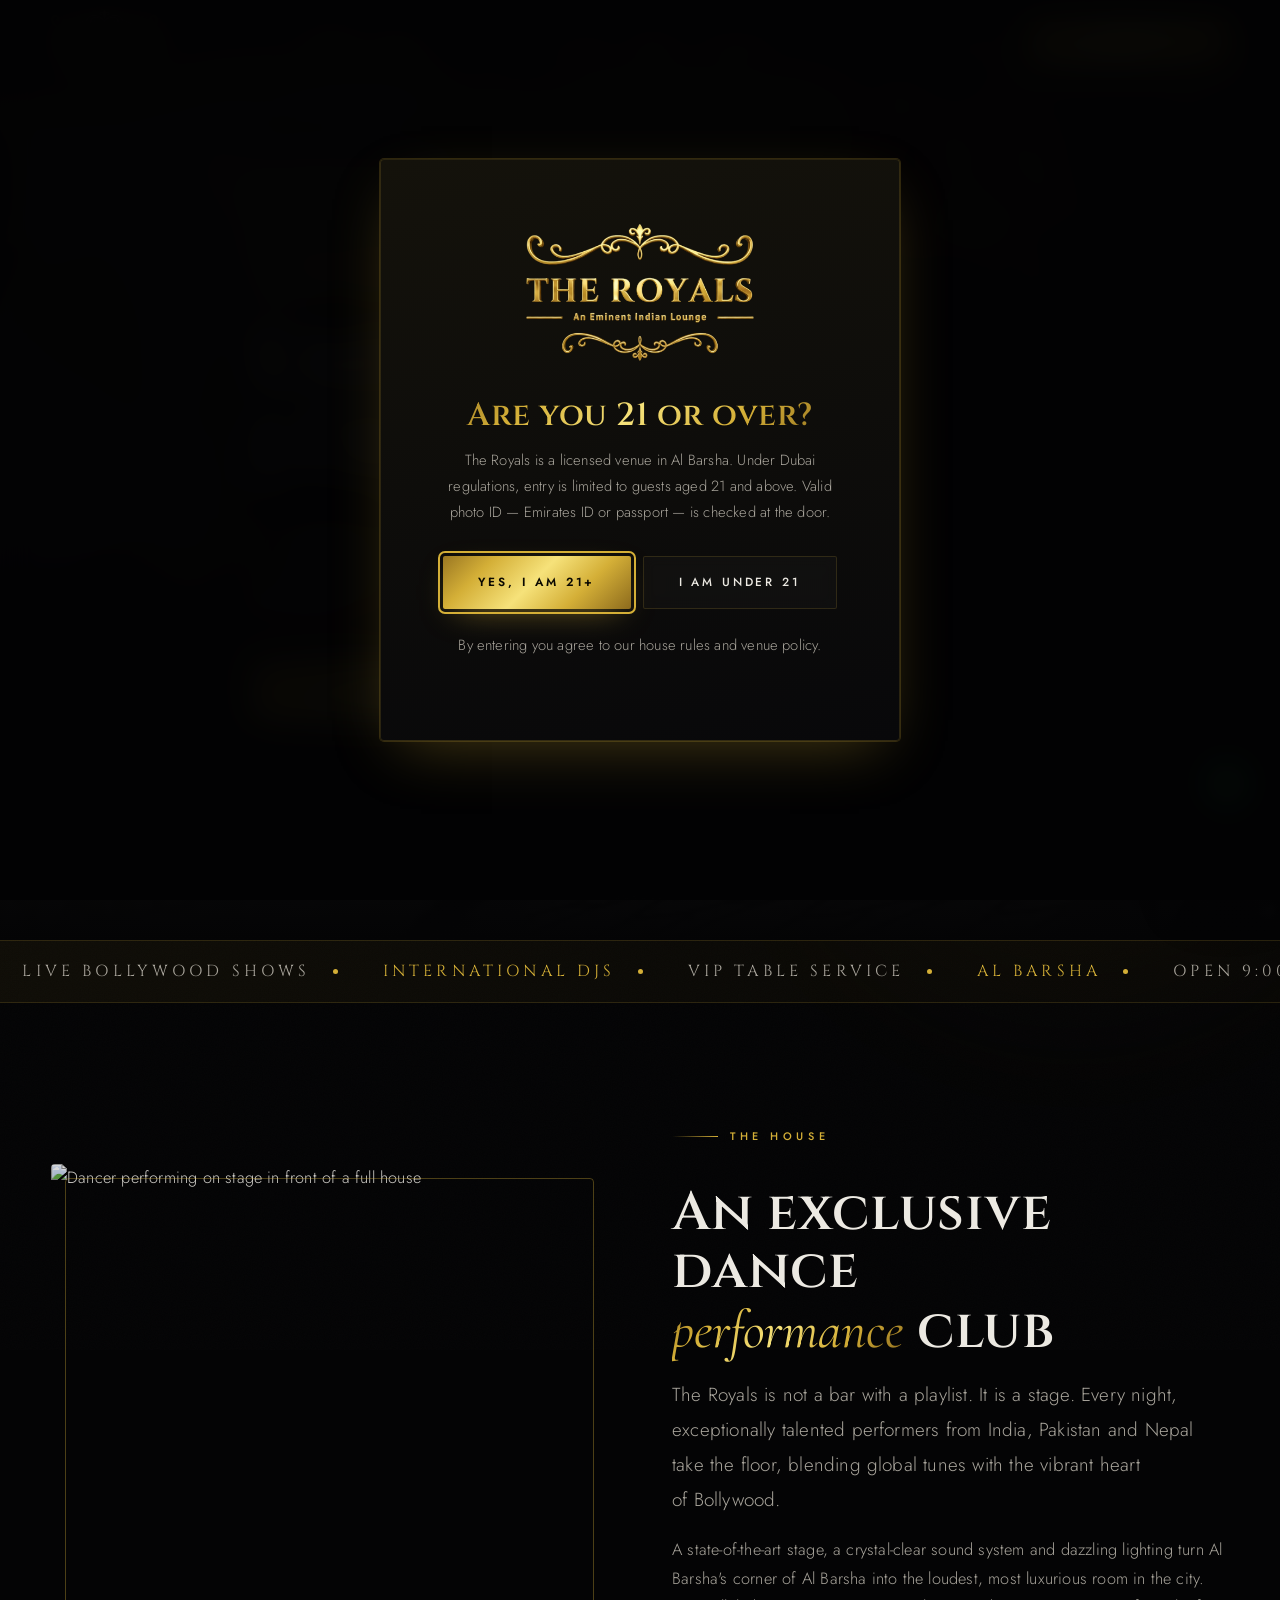
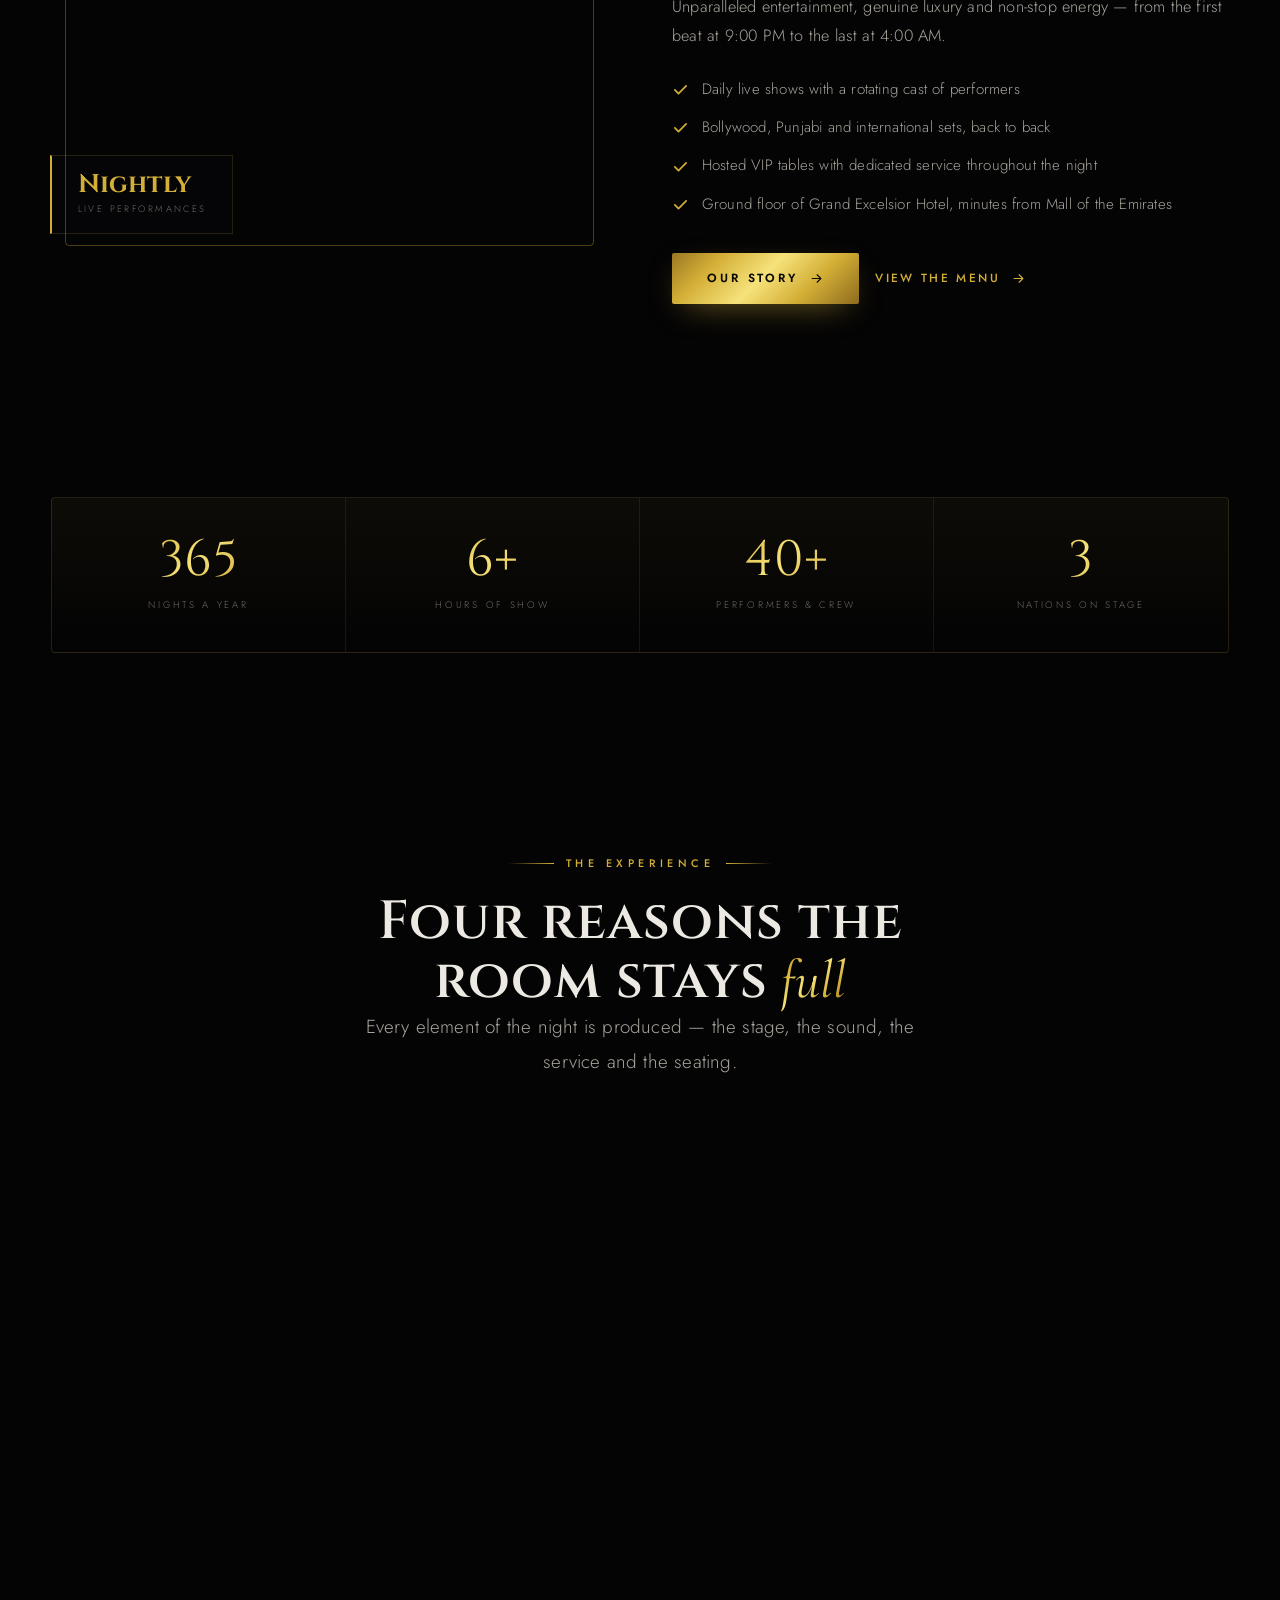
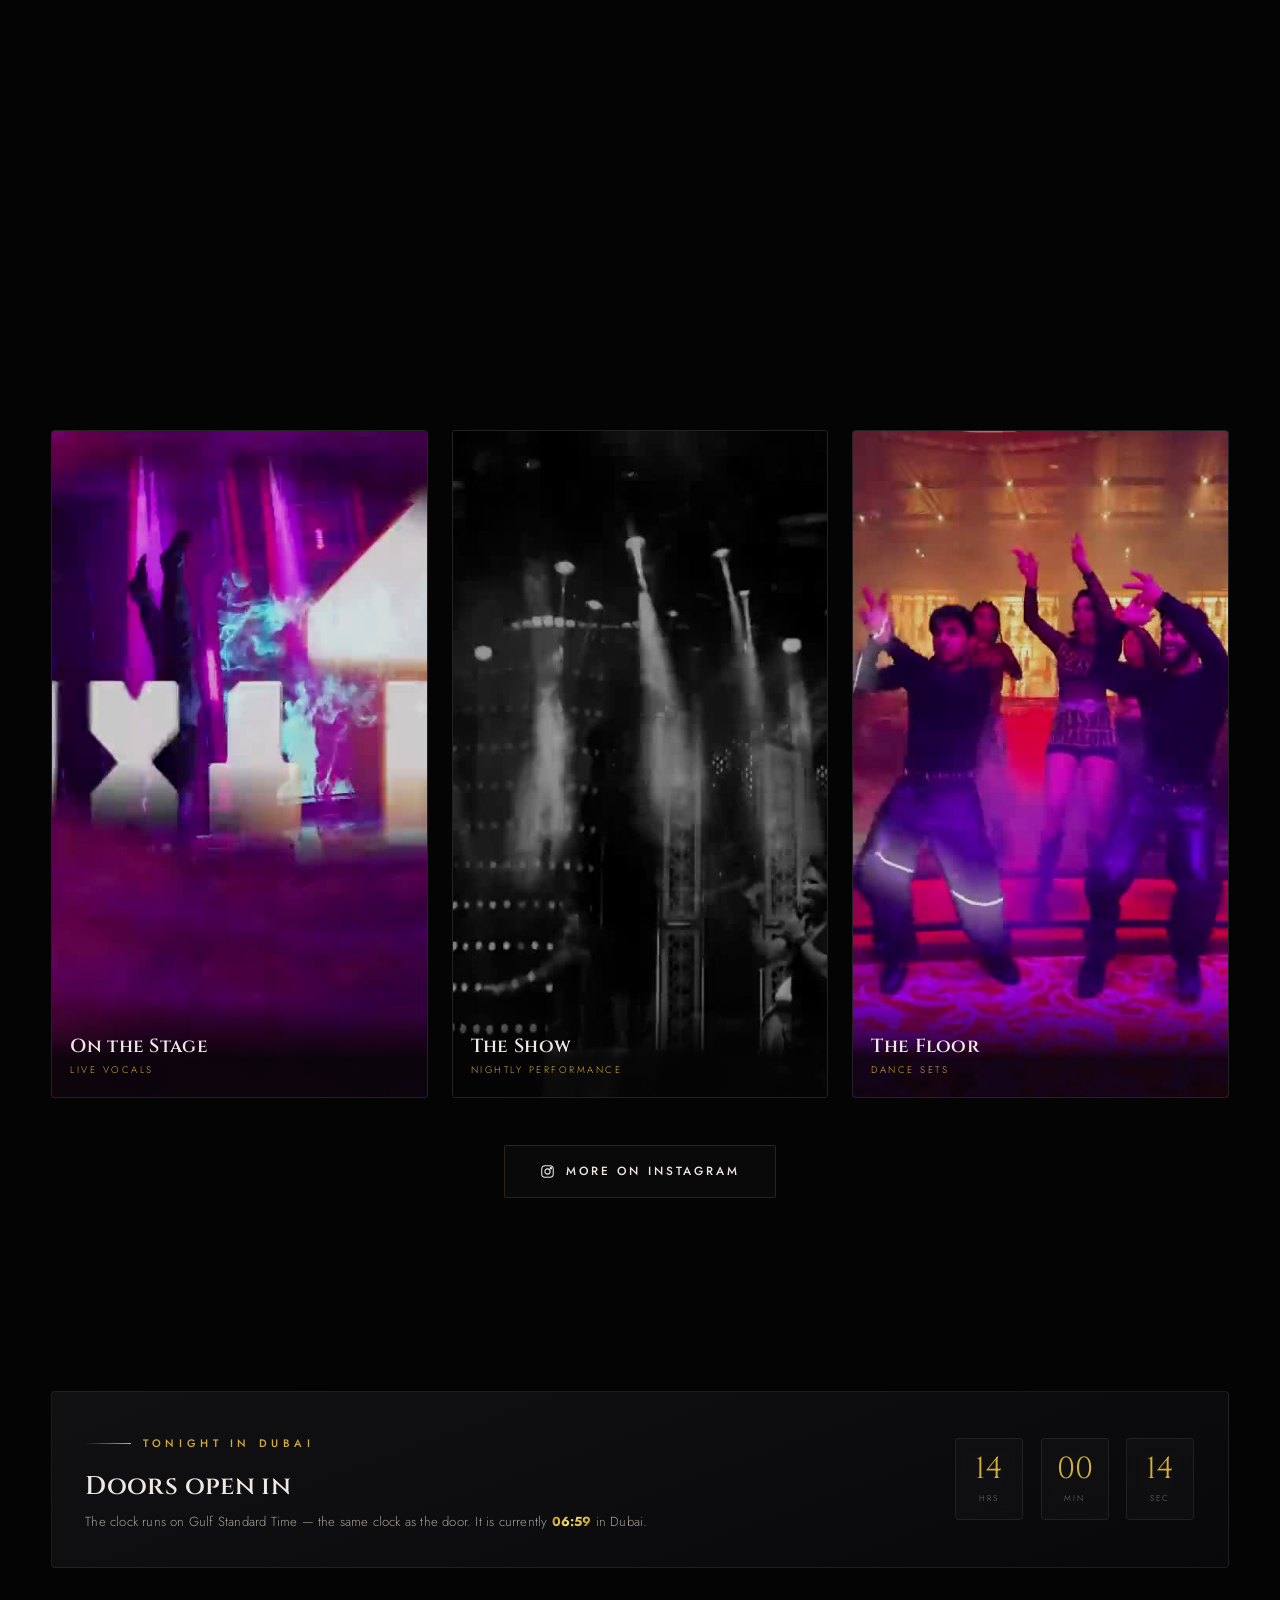
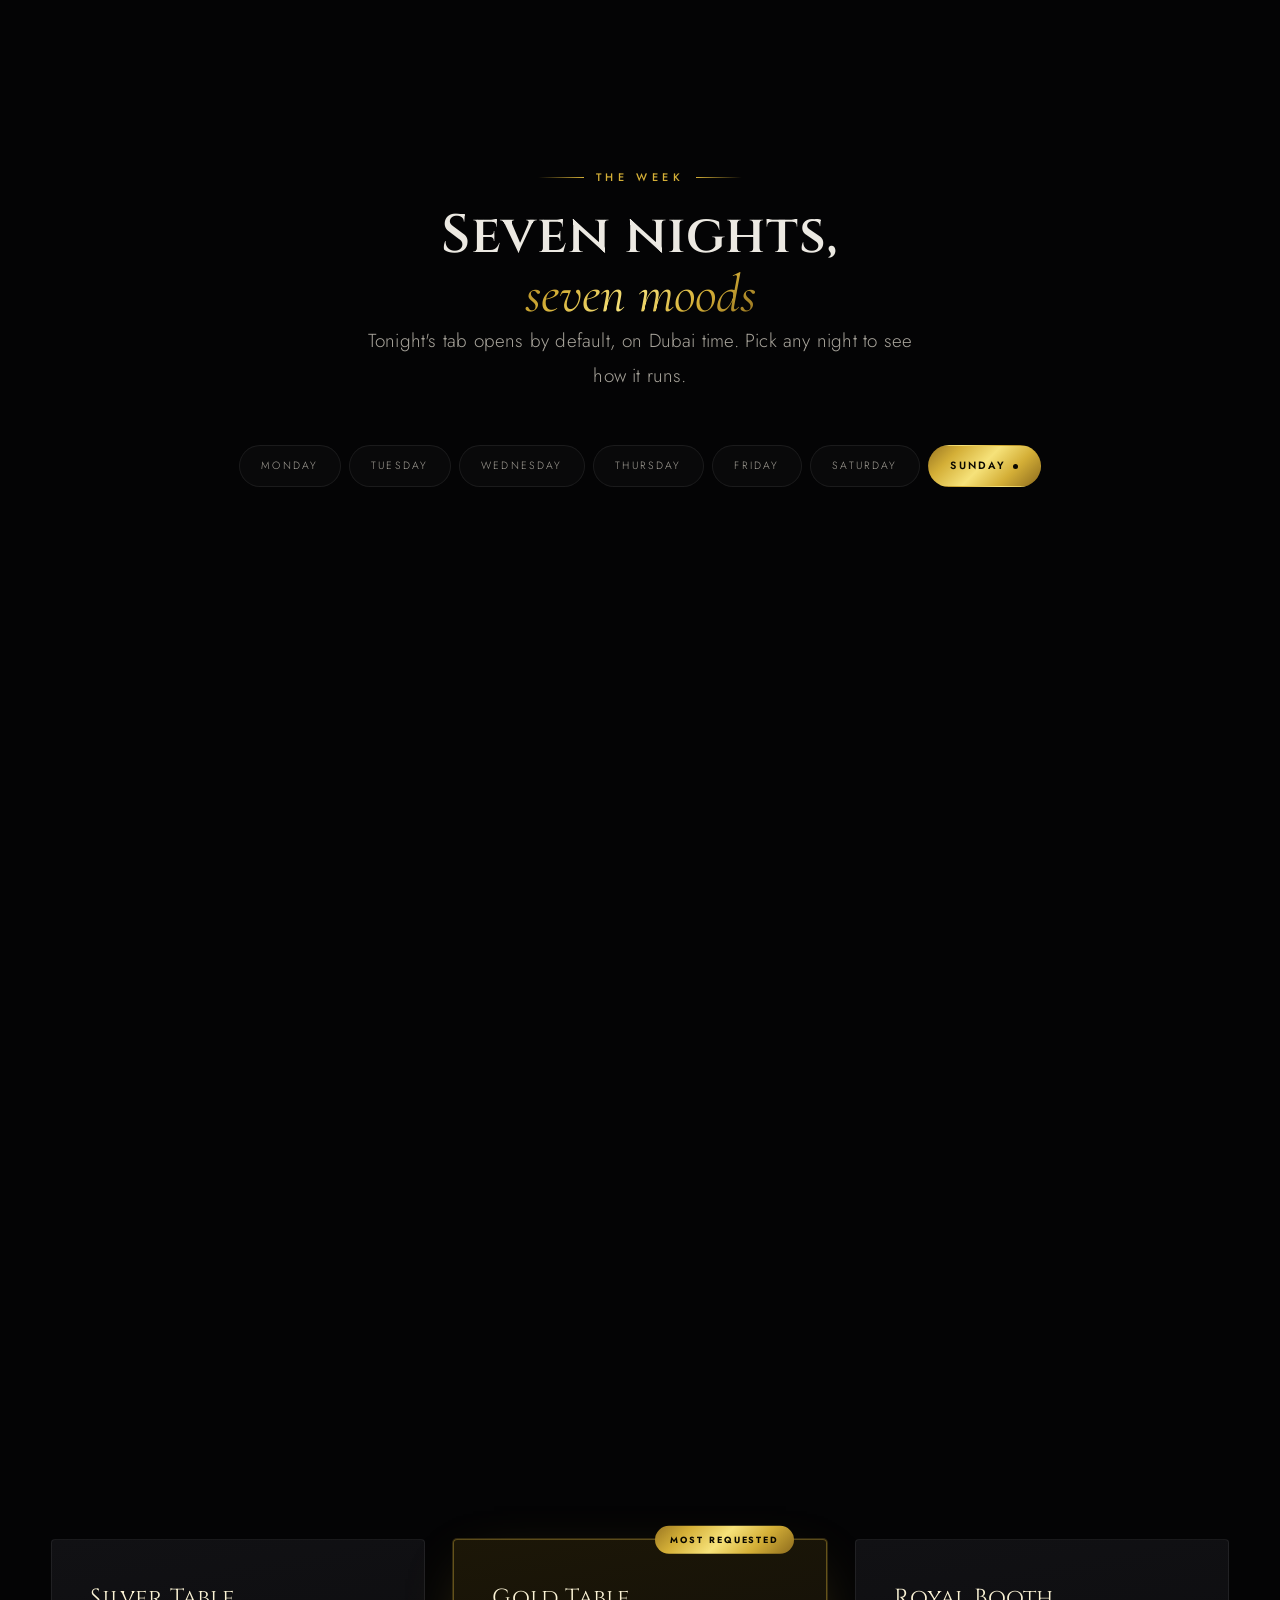
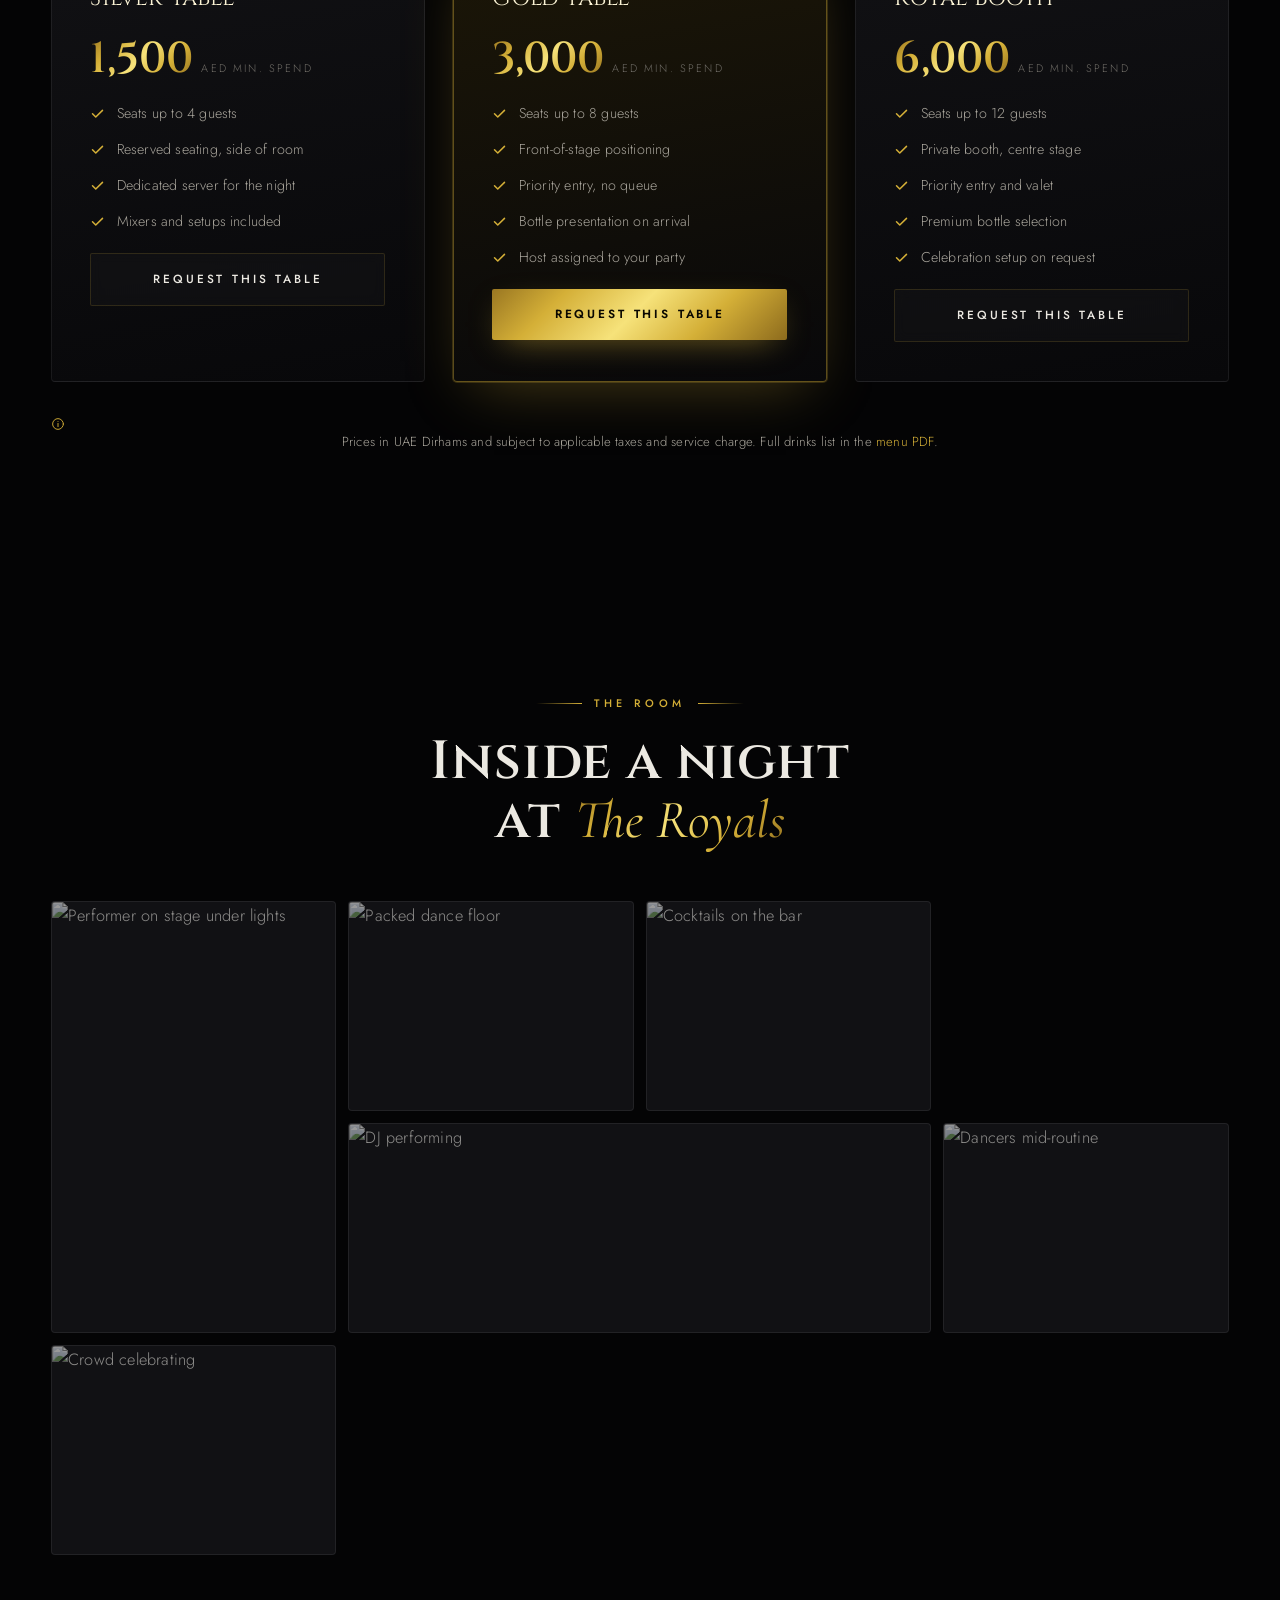
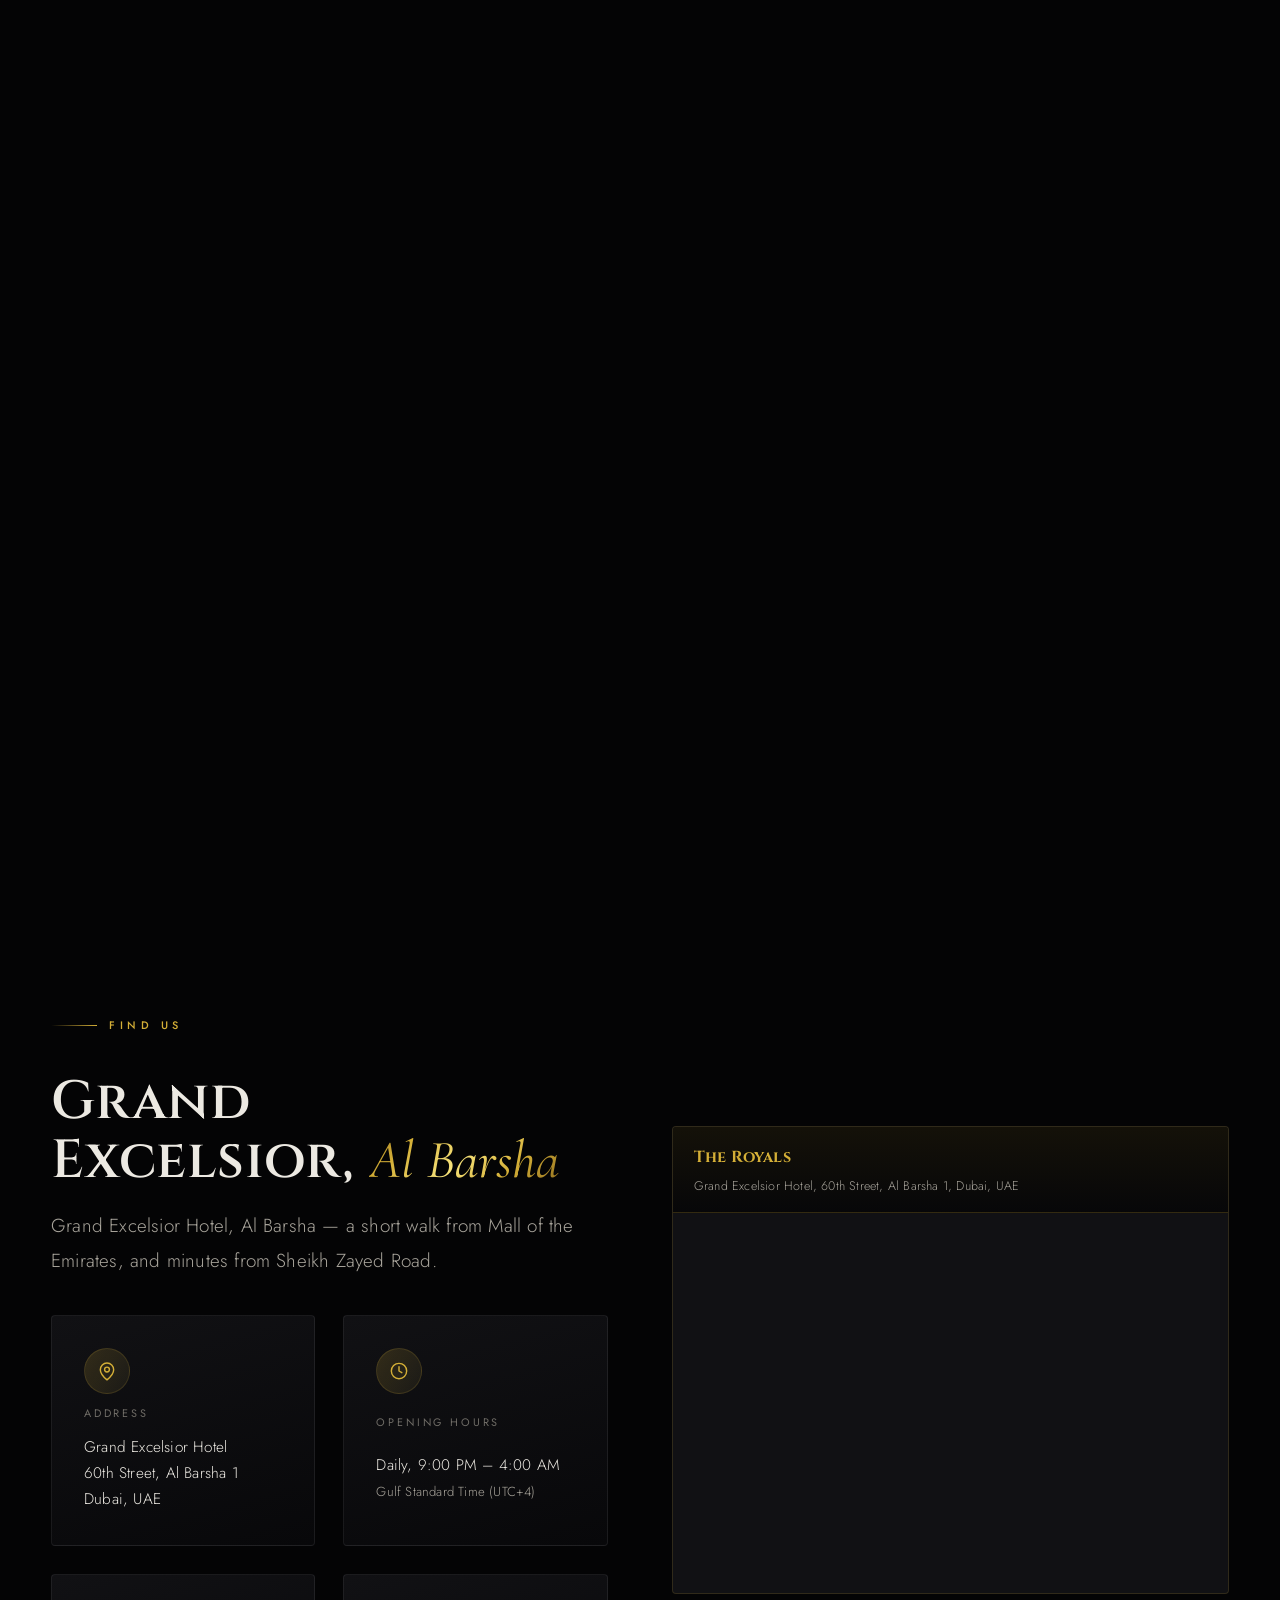
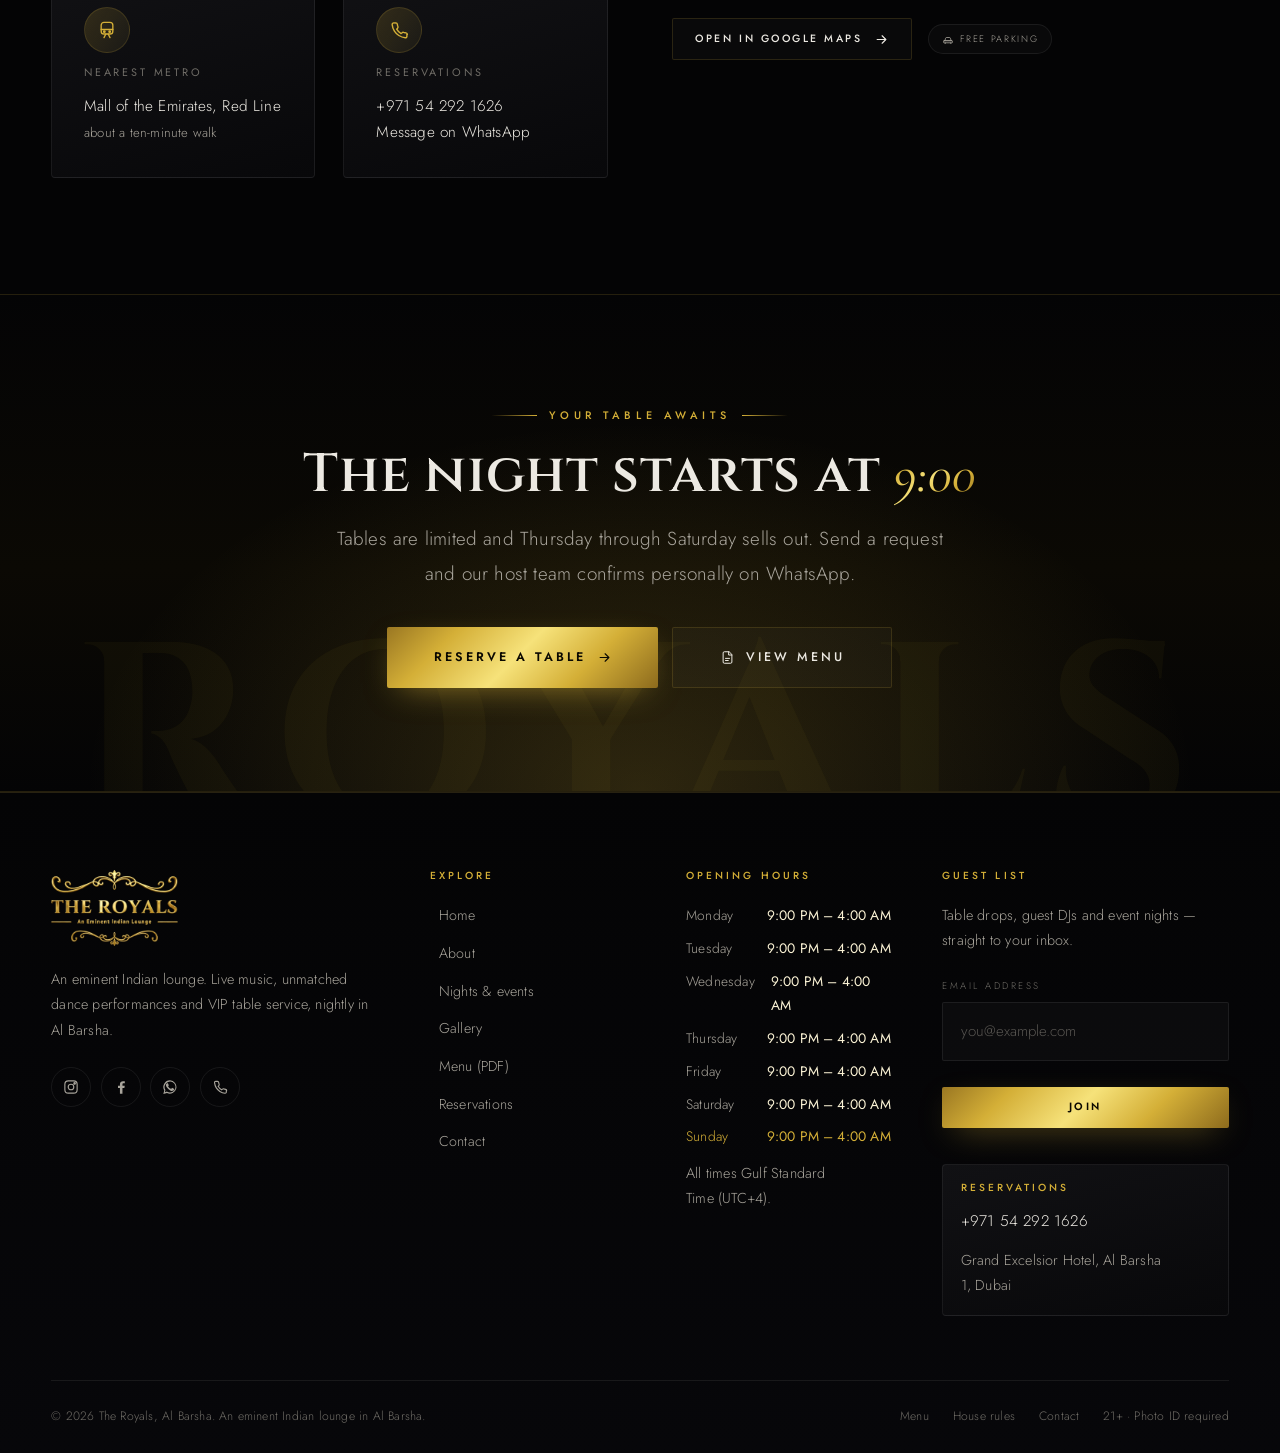
==== index.html @ 4678af65 "Point canonical URLs at the live domain The two projects the CLI created were deleted when the GitHu" ====
<!DOCTYPE html>
<html lang="en" dir="ltr">
<head>
<meta charset="utf-8">
<meta name="viewport" content="width=device-width, initial-scale=1, viewport-fit=cover">
<title>The Royals | An Eminent Indian Lounge — Al Barsha</title>
<meta name="description" content="The Royals, Al Barsha. Live Bollywood shows, international DJs and VIP table service nightly from 9:00 PM to 4:00 AM at Grand Excelsior Hotel, Al Barsha.">
<meta name="keywords" content="The Royals, Indian lounge Dubai, Bollywood nightclub Al Barsha, Dubai nightlife, VIP tables Dubai, live music Dubai">
<meta name="theme-color" content="#050505">
<script>document.documentElement.classList.add('js');</script>
<link rel="canonical" href="https://the-kings-seven.vercel.app/">

<meta property="og:type" content="website">
<meta property="og:title" content="The Royals — An Eminent Indian Lounge">
<meta property="og:description" content="Live Bollywood performances, international DJs and VIP tables in Al Barsha. Doors 9:00 PM – 4:00 AM, nightly.">
<meta property="og:locale" content="en_AE">
<meta property="og:image" content="https://the-kings-seven.vercel.app/assets/img/hero-poster.jpg">
<meta name="twitter:card" content="summary_large_image">

<link rel="icon" href="assets/img/favicon.png" type="image/png" sizes="64x64">
<link rel="apple-touch-icon" href="assets/img/apple-touch-icon.png">

<link rel="preconnect" href="https://fonts.googleapis.com">
<link rel="preconnect" href="https://fonts.gstatic.com" crossorigin>
<link rel="preconnect" href="https://images.unsplash.com">
<link href="https://fonts.googleapis.com/css2?family=Cinzel:wght@400;500;600;700&family=Cormorant+Garamond:ital,wght@0,400;0,600;1,400;1,600&family=Jost:wght@200;300;400;500;600&display=swap" rel="stylesheet">
<link rel="stylesheet" href="assets/css/style.css">

<script type="application/ld+json">
{
  "@context": "https://schema.org",
  "@type": "NightClub",
  "name": "The Royals",
  "description": "An eminent Indian lounge — live Bollywood dance performances, international DJs and VIP table service in Al Barsha.",
  "url": "https://the-kings-seven.vercel.app/",
  "telephone": "+971542921626",
  "priceRange": "$$$",
  "currenciesAccepted": "AED",
  "address": {
    "@type": "PostalAddress",
    "streetAddress": "Grand Excelsior Hotel, 60th Street, Al Barsha 1",
    "addressLocality": "Al Barsha",
    "addressRegion": "Dubai",
    "addressCountry": "AE"
  },
  "openingHoursSpecification": [{
    "@type": "OpeningHoursSpecification",
    "dayOfWeek": ["Monday","Tuesday","Wednesday","Thursday","Friday","Saturday","Sunday"],
    "opens": "21:00",
    "closes": "04:00"
  }],
  "hasMenu": "https://kingselitelounge.com/wp-content/uploads/2025/03/KINGS-MENU.pdf",
  "sameAs": [
    "https://www.instagram.com/theroyalseminentlounge"
  ]
}
</script>
</head>
<body>

<a class="skip-link" href="#main">Skip to content</a>

<!-- ===================== ICON SPRITE ===================== -->
<svg xmlns="http://www.w3.org/2000/svg" style="display:none" aria-hidden="true">
  <symbol id="i-crown" viewBox="0 0 24 24"><path d="M2.6 8 L7 11.6 L12 4.4 L17 11.6 L21.4 8 L19.6 19H4.4Z" fill="currentColor"/><rect x="4.4" y="20.2" width="15.2" height="1.7" rx=".8" fill="currentColor"/><circle cx="2.6" cy="7" r="1.5" fill="currentColor"/><circle cx="12" cy="3.4" r="1.7" fill="currentColor"/><circle cx="21.4" cy="7" r="1.5" fill="currentColor"/></symbol>
  <symbol id="i-arrow" viewBox="0 0 24 24" fill="none" stroke="currentColor" stroke-width="1.8" stroke-linecap="round" stroke-linejoin="round"><path d="M5 12h14M13 6l6 6-6 6"/></symbol>
  <symbol id="i-check" viewBox="0 0 24 24" fill="none" stroke="currentColor" stroke-width="2.4" stroke-linecap="round" stroke-linejoin="round"><path d="M4 12.5l5.2 5.2L20 7"/></symbol>
  <symbol id="i-check-circle" viewBox="0 0 24 24" fill="none" stroke="currentColor" stroke-width="1.8" stroke-linecap="round" stroke-linejoin="round"><circle cx="12" cy="12" r="9.2"/><path d="M8 12.4l2.8 2.8L16.4 9.6"/></symbol>
  <symbol id="i-alert" viewBox="0 0 24 24" fill="none" stroke="currentColor" stroke-width="1.8" stroke-linecap="round" stroke-linejoin="round"><circle cx="12" cy="12" r="9.2"/><path d="M12 7.6v5M12 16.2h.01"/></symbol>
  <symbol id="i-phone" viewBox="0 0 24 24" fill="none" stroke="currentColor" stroke-width="1.7" stroke-linecap="round" stroke-linejoin="round"><path d="M21.5 16.9v2.6a1.8 1.8 0 0 1-2 1.8 17.6 17.6 0 0 1-7.7-2.7 17.3 17.3 0 0 1-5.3-5.3A17.6 17.6 0 0 1 3.8 5.5a1.8 1.8 0 0 1 1.8-2h2.6a1.8 1.8 0 0 1 1.8 1.6c.1 1 .3 1.9.7 2.8a1.8 1.8 0 0 1-.4 1.9L9.2 11a14 14 0 0 0 5.3 5.3l1.2-1.1a1.8 1.8 0 0 1 1.9-.4c.9.3 1.8.6 2.8.7a1.8 1.8 0 0 1 1.6 1.8z"/></symbol>
  <symbol id="i-whatsapp" viewBox="0 0 24 24" fill="currentColor"><path d="M17.5 14.4c-.3-.2-1.8-.9-2-1-.3-.1-.5-.2-.7.1s-.8 1-.9 1.2c-.2.2-.3.2-.6.1a8.1 8.1 0 0 1-4-3.5c-.3-.5.3-.5.8-1.6.1-.2 0-.4 0-.5l-1-2.3c-.2-.6-.5-.5-.7-.5h-.6a1.2 1.2 0 0 0-.8.4 3.4 3.4 0 0 0-1.1 2.6 6 6 0 0 0 1.2 3.1 13.5 13.5 0 0 0 5.2 4.6c1.9.8 2.7.9 3.7.7a3.1 3.1 0 0 0 2-1.4 2.5 2.5 0 0 0 .2-1.4c-.1-.2-.3-.3-.6-.4zM12 2a10 10 0 0 0-8.6 15.1L2 22.5l5.5-1.4A10 10 0 1 0 12 2zm0 18.2a8.2 8.2 0 0 1-4.2-1.1l-.3-.2-3.2.8.9-3.2-.2-.3A8.2 8.2 0 1 1 12 20.2z"/></symbol>
  <symbol id="i-mail" viewBox="0 0 24 24" fill="none" stroke="currentColor" stroke-width="1.7" stroke-linecap="round" stroke-linejoin="round"><rect x="2.8" y="4.8" width="18.4" height="14.4" rx="2"/><path d="M3.4 6.4l8.6 6 8.6-6"/></symbol>
  <symbol id="i-pin" viewBox="0 0 24 24" fill="none" stroke="currentColor" stroke-width="1.7" stroke-linecap="round" stroke-linejoin="round"><path d="M20 10.4c0 5.6-8 12.2-8 12.2s-8-6.6-8-12.2a8 8 0 0 1 16 0z"/><circle cx="12" cy="10.2" r="2.9"/></symbol>
  <symbol id="i-clock" viewBox="0 0 24 24" fill="none" stroke="currentColor" stroke-width="1.7" stroke-linecap="round" stroke-linejoin="round"><circle cx="12" cy="12" r="9.2"/><path d="M12 6.8V12l3.4 2"/></symbol>
  <symbol id="i-star" viewBox="0 0 24 24" fill="currentColor"><path d="M12 2.6l2.9 5.9 6.5.9-4.7 4.6 1.1 6.5-5.8-3-5.8 3 1.1-6.5L2.6 9.4l6.5-.9z"/></symbol>
  <symbol id="i-zoom" viewBox="0 0 24 24" fill="none" stroke="currentColor" stroke-width="1.8" stroke-linecap="round"><circle cx="10.8" cy="10.8" r="7"/><path d="M15.8 15.8L21 21M10.8 8v5.6M8 10.8h5.6"/></symbol>
  <symbol id="i-left" viewBox="0 0 24 24" fill="none" stroke="currentColor" stroke-width="1.9" stroke-linecap="round" stroke-linejoin="round"><path d="M15 5l-7 7 7 7"/></symbol>
  <symbol id="i-right" viewBox="0 0 24 24" fill="none" stroke="currentColor" stroke-width="1.9" stroke-linecap="round" stroke-linejoin="round"><path d="M9 5l7 7-7 7"/></symbol>
  <symbol id="i-x" viewBox="0 0 24 24" fill="none" stroke="currentColor" stroke-width="1.9" stroke-linecap="round"><path d="M5.5 5.5l13 13M18.5 5.5l-13 13"/></symbol>
  <symbol id="i-music" viewBox="0 0 24 24" fill="none" stroke="currentColor" stroke-width="1.6" stroke-linecap="round" stroke-linejoin="round"><path d="M9.5 18.2V5.4l10-2v12.6"/><circle cx="7" cy="18.4" r="2.6"/><circle cx="17" cy="16.2" r="2.6"/></symbol>
  <symbol id="i-mic" viewBox="0 0 24 24" fill="none" stroke="currentColor" stroke-width="1.6" stroke-linecap="round" stroke-linejoin="round"><rect x="9" y="2.4" width="6" height="11.6" rx="3"/><path d="M5.4 11.4a6.6 6.6 0 0 0 13.2 0M12 18v3.6"/></symbol>
  <symbol id="i-glass" viewBox="0 0 24 24" fill="none" stroke="currentColor" stroke-width="1.6" stroke-linecap="round" stroke-linejoin="round"><path d="M4 3.4h16l-8 8.6zM12 12v8.6M8 20.6h8"/></symbol>
  <symbol id="i-sparkle" viewBox="0 0 24 24" fill="currentColor"><path d="M12 2l1.8 6.4L20 10.2l-6.2 1.8L12 18.4l-1.8-6.4L4 10.2l6.2-1.8z"/><path d="M19 15l.8 2.6 2.6.8-2.6.8-.8 2.6-.8-2.6-2.6-.8 2.6-.8z" opacity=".65"/></symbol>
  <symbol id="i-users" viewBox="0 0 24 24" fill="none" stroke="currentColor" stroke-width="1.6" stroke-linecap="round" stroke-linejoin="round"><path d="M16.4 20.4v-1.8a3.6 3.6 0 0 0-3.6-3.6H6.4a3.6 3.6 0 0 0-3.6 3.6v1.8"/><circle cx="9.6" cy="7.6" r="3.6"/><path d="M21.2 20.4v-1.8a3.6 3.6 0 0 0-2.7-3.5M16.4 4.2a3.6 3.6 0 0 1 0 6.9"/></symbol>
  <symbol id="i-shield" viewBox="0 0 24 24" fill="none" stroke="currentColor" stroke-width="1.6" stroke-linecap="round" stroke-linejoin="round"><path d="M12 2.4l7.6 3.2v5.2c0 4.8-3.2 9.2-7.6 10.8-4.4-1.6-7.6-6-7.6-10.8V5.6z"/><path d="M9 12.2l2.2 2.2 4-4.2"/></symbol>
  <symbol id="i-car" viewBox="0 0 24 24" fill="none" stroke="currentColor" stroke-width="1.6" stroke-linecap="round" stroke-linejoin="round"><path d="M4.6 15.4h14.8M5.8 15.4l1.4-5a2 2 0 0 1 1.9-1.4h5.8a2 2 0 0 1 1.9 1.4l1.4 5"/><rect x="3" y="15.4" width="18" height="4.2" rx="1.4"/><path d="M6.4 19.6v1.6M17.6 19.6v1.6"/></symbol>
  <symbol id="i-metro" viewBox="0 0 24 24" fill="none" stroke="currentColor" stroke-width="1.6" stroke-linecap="round" stroke-linejoin="round"><rect x="5" y="2.8" width="14" height="14" rx="3.4"/><path d="M5 11.4h14M8.4 21.2l2.2-4.4M15.6 21.2l-2.2-4.4"/><circle cx="8.8" cy="14" r=".9" fill="currentColor"/><circle cx="15.2" cy="14" r=".9" fill="currentColor"/></symbol>
  <symbol id="i-calendar" viewBox="0 0 24 24" fill="none" stroke="currentColor" stroke-width="1.6" stroke-linecap="round" stroke-linejoin="round"><rect x="3.2" y="4.8" width="17.6" height="16" rx="2"/><path d="M3.2 9.6h17.6M8 2.8v4M16 2.8v4"/></symbol>
  <symbol id="i-instagram" viewBox="0 0 24 24" fill="none" stroke="currentColor" stroke-width="1.7"><rect x="2.8" y="2.8" width="18.4" height="18.4" rx="5.2"/><circle cx="12" cy="12" r="4.2"/><circle cx="17.4" cy="6.6" r="1.1" fill="currentColor"/></symbol>
  <symbol id="i-facebook" viewBox="0 0 24 24" fill="currentColor"><path d="M14.2 22v-8.4h2.9l.5-3.4h-3.4V8.1c0-1 .3-1.7 1.7-1.7h1.8V3.4A25 25 0 0 0 15 3.2c-2.7 0-4.6 1.7-4.6 4.7v2.3H7.5v3.4h2.9V22z"/></symbol>
  <symbol id="i-pdf" viewBox="0 0 24 24" fill="none" stroke="currentColor" stroke-width="1.6" stroke-linecap="round" stroke-linejoin="round"><path d="M14 2.8H7a2 2 0 0 0-2 2v14.4a2 2 0 0 0 2 2h10a2 2 0 0 0 2-2V7.8z"/><path d="M13.8 2.8v5.2H19M8.8 13.4h6.4M8.8 16.8h4.4"/></symbol>
  <symbol id="i-info" viewBox="0 0 24 24" fill="none" stroke="currentColor" stroke-width="1.6" stroke-linecap="round" stroke-linejoin="round"><circle cx="12" cy="12" r="9.2"/><path d="M12 11v5.4M12 7.8h.01"/></symbol>
</svg>

<!-- ===================== PRELOADER ===================== -->
<div class="preloader">
  <div class="preloader__inner">
    <img class="preloader__logo" src="assets/img/logo-royals-lg.png"
         alt="" width="460" height="300" fetchpriority="high">
    <div class="preloader__bar"><span></span></div>
  </div>
</div>

<!-- ===================== AGE GATE (Dubai 21+) ===================== -->
<div class="agegate" role="dialog" aria-modal="true" aria-labelledby="age-title">
  <div class="agegate__card">
    <img class="agegate__logo" src="assets/img/logo-royals-lg.png" alt="" width="460" height="300">
    <h2 id="age-title" class="gold-text">Are you 21 or over?</h2>
    <p>The Royals is a licensed venue in Al Barsha. Under Dubai regulations, entry is limited to guests aged 21 and above. Valid photo ID — Emirates ID or passport — is checked at the door.</p>
    <div class="agegate__actions">
      <button class="btn btn--gold" type="button" data-age-yes>Yes, I am 21+</button>
      <button class="btn btn--ghost" type="button" data-age-no>I am under 21</button>
    </div>
    <p class="agegate__deny">By entering you agree to our house rules and venue policy.</p>
  </div>
</div>

<!-- ===================== AMBIENT LAYERS ===================== -->
<div class="bg-fx" aria-hidden="true">
  <span class="glow glow--a"></span>
  <span class="glow glow--b"></span>
</div>
<canvas id="dust" aria-hidden="true"></canvas>
<div class="cursor" aria-hidden="true"></div>
<div class="cursor-dot" aria-hidden="true"></div>
<div class="scroll-progress" aria-hidden="true"></div>

<!-- ===================== HEADER ===================== -->
<header class="header">
  <div class="shell header__inner">
    <a class="brand" href="index.html" aria-label="The Royals, an eminent Indian lounge — home">
      <img class="brand__logo" src="assets/img/logo-royals.png"
           alt="The Royals" width="330" height="198" fetchpriority="high" decoding="async">
    </a>

    <nav class="nav" aria-label="Primary">
      <a class="nav__link" href="index.html">Home</a>
      <a class="nav__link" href="about.html">About</a>
      <a class="nav__link" href="events.html">Nights</a>
      <a class="nav__link" href="gallery.html">Gallery</a>
      <a class="nav__link" href="#" data-menu-link>Menu</a>
      <a class="nav__link" href="contact.html">Contact</a>
    </nav>

    <div class="header__actions">
      <div class="locpick" data-location-picker hidden></div>
      <span class="status-pill" data-status-pill>
        <span class="status-pill__dot"></span>
        <span data-status-label>Closed</span>
      </span>
      <a class="btn btn--gold btn--sm" href="reservations.html">
        Reserve a table
        <svg viewBox="0 0 24 24"><use href="#i-arrow"></use></svg>
      </a>
      <button class="burger" type="button" aria-label="Open menu" aria-expanded="false" aria-controls="drawer">
        <span></span><span></span><span></span>
      </button>
    </div>
  </div>
</header>

<!-- ===================== MOBILE DRAWER ===================== -->
<div class="drawer" id="drawer" aria-hidden="true">
  <div></div>
  <nav class="drawer__body" aria-label="Mobile">
    <a class="drawer__link" href="index.html"><span>01</span>Home</a>
    <a class="drawer__link" href="about.html"><span>02</span>About</a>
    <a class="drawer__link" href="events.html"><span>03</span>Nights</a>
    <a class="drawer__link" href="gallery.html"><span>04</span>Gallery</a>
    <a class="drawer__link" href="#" data-menu-link><span>05</span>Menu</a>
    <a class="drawer__link" href="reservations.html"><span>06</span>Reserve</a>
    <a class="drawer__link" href="contact.html"><span>07</span>Contact</a>
  </nav>
  <div class="drawer__foot">
    <div class="locpick" data-location-picker hidden></div>
    <span class="status-pill" data-status-pill style="justify-self:start">
      <span class="status-pill__dot"></span>
      <span data-status-label>Closed</span>
      <span>· Dubai <b data-dubai-clock>--:--</b></span>
    </span>
    <a class="btn btn--gold btn--block" href="reservations.html">Reserve a table</a>
    <a class="btn btn--ghost btn--block" href="tel:+971542921626">
      <svg viewBox="0 0 24 24"><use href="#i-phone"></use></svg>
      +971 54 292 1626
    </a>
  </div>
</div>

<main id="main">

  <!-- ===================== HERO ===================== -->
  <section class="hero">
    <div class="hero__media">
      <!-- Silent looping footage from the venue's own stage. The source is attached
           by JS only on a large screen with motion allowed, so phones, data-saver
           users and reduced-motion users get the poster frame and no video download. -->
      <video data-hero-video data-src="assets/video/hero.mp4"
             poster="assets/img/hero-poster.jpg"
             muted loop playsinline preload="none" aria-hidden="true" tabindex="-1"></video>
    </div>
    <div class="hero__scrim"></div>
    <div class="hero__beams" aria-hidden="true">
      <span class="beam beam--1"></span><span class="beam beam--2"></span><span class="beam beam--3"></span>
    </div>

    <div class="shell hero__inner">
      <span class="hero__badge">
        <svg viewBox="0 0 24 24"><use href="#i-pin"></use></svg>
        Al Barsha 1 · Dubai
      </span>

      <h1 class="hero__title">
        <span class="script reveal-line"><span>Welcome to</span></span>
        <span class="reveal-line"><span class="gold-text">THE ROYALS</span></span>
        <span class="reveal-line"><span>EMINENT LOUNGE</span></span>
      </h1>

      <p class="lead hero__copy">
        An eminent Indian lounge. Live Bollywood performances, international DJs
        and an atmosphere built for nights that run until four in the morning — in the heart of Al Barsha.
      </p>

      <div class="hero__cta">
        <a class="btn btn--gold btn--lg" href="reservations.html">
          Reserve your table
          <svg viewBox="0 0 24 24"><use href="#i-arrow"></use></svg>
        </a>
        <a class="btn btn--ghost btn--lg" href="#" data-menu-link>
          <svg viewBox="0 0 24 24"><use href="#i-pdf"></use></svg>
          View menu
        </a>
      </div>

      <dl class="hero__facts">
        <div class="hero__fact"><dt>Doors</dt><dd data-loc="hours">9:00 PM – 4:00 AM</dd></div>
        <div class="hero__fact"><dt>Shows</dt><dd>Live, every night</dd></div>
        <div class="hero__fact"><dt>Dubai time</dt><dd><span data-dubai-clock>--:--</span> GST</dd></div>
        <div class="hero__fact"><dt>Entry</dt><dd>21+ with photo ID</dd></div>
      </dl>
    </div>

    <div class="scroll-cue" aria-hidden="true">
      <span class="scroll-cue__track"></span>
      Scroll
    </div>
  </section>

  <!-- ===================== TICKER ===================== -->
  <div class="ticker" aria-hidden="true">
    <div class="ticker__track">
      <div class="ticker__group">
        <span class="ticker__item">Live Bollywood Shows</span>
        <span class="ticker__item"><em>International DJs</em></span>
        <span class="ticker__item">VIP Table Service</span>
        <span class="ticker__item"><em>Al Barsha</em></span>
        <span class="ticker__item">Open 9:00 PM – 4:00 AM</span>
        <span class="ticker__item"><em>An Eminent Indian Lounge</em></span>
      </div>
    </div>
  </div>

  <!-- ===================== ABOUT ===================== -->
  <section class="section" id="about">
    <div class="shell">
      <div class="split">
        <div class="split__media" data-reveal="left">
          <div class="frame">
            <img src="https://images.unsplash.com/photo-1545128485-c400e7702796?auto=format&fit=crop&w=1100&q=80"
                 alt="Dancer performing on stage in front of a full house" loading="lazy" decoding="async">
            <div class="frame__tag">
              <strong>Nightly</strong>
              <span>Live performances</span>
            </div>
          </div>
        </div>

        <div class="split__copy" data-reveal="right">
          <span class="eyebrow">The house</span>
          <h2>An exclusive dance <span class="script gold-text">performance</span> club</h2>
          <p class="lead">
            The Royals is not a bar with a playlist. It is a stage. Every night, exceptionally
            talented performers from India, Pakistan and Nepal take the floor, blending global tunes with
            the vibrant heart of Bollywood.
          </p>
          <p class="muted">
            A state-of-the-art stage, a crystal-clear sound system and dazzling lighting turn Al Barsha's
            corner of Al Barsha into the loudest, most luxurious room in the city. Unparalleled entertainment,
            genuine luxury and non-stop energy — from the first beat at 9:00 PM to the last at 4:00 AM.
          </p>

          <ul>
            <li><svg viewBox="0 0 24 24"><use href="#i-check"></use></svg> Daily live shows with a rotating cast of performers</li>
            <li><svg viewBox="0 0 24 24"><use href="#i-check"></use></svg> Bollywood, Punjabi and international sets, back to back</li>
            <li><svg viewBox="0 0 24 24"><use href="#i-check"></use></svg> Hosted VIP tables with dedicated service throughout the night</li>
            <li><svg viewBox="0 0 24 24"><use href="#i-check"></use></svg> Ground floor of Grand Excelsior Hotel, minutes from Mall of the Emirates</li>
          </ul>

          <div class="row mt-3">
            <a class="btn btn--gold" href="about.html">Our story <svg viewBox="0 0 24 24"><use href="#i-arrow"></use></svg></a>
            <a class="btn btn--link" href="#" data-menu-link>View the menu <svg viewBox="0 0 24 24"><use href="#i-arrow"></use></svg></a>
          </div>
        </div>
      </div>
    </div>
  </section>

  <!-- ===================== STATS ===================== -->
  <section class="section section--tight">
    <div class="shell">
      <div class="stats" data-reveal>
        <div class="stat">
          <div class="stat__num"><span data-count="365" data-suffix="">0</span></div>
          <div class="stat__label">Nights a year</div>
        </div>
        <div class="stat">
          <div class="stat__num"><span data-count="6" data-suffix="+">0</span></div>
          <div class="stat__label">Hours of show</div>
        </div>
        <div class="stat">
          <div class="stat__num"><span data-count="40" data-suffix="+">0</span></div>
          <div class="stat__label">Performers &amp; crew</div>
        </div>
        <div class="stat">
          <div class="stat__num"><span data-count="3" data-suffix="">0</span></div>
          <div class="stat__label">Nations on stage</div>
        </div>
      </div>
    </div>
  </section>

  <!-- ===================== EXPERIENCE TILES ===================== -->
  <section class="section" id="experience">
    <div class="shell">
      <div class="section-head is-centered" data-reveal>
        <span class="eyebrow is-centered">The experience</span>
        <h2>Four reasons the room stays <span class="script gold-text">full</span></h2>
        <p class="lead">Every element of the night is produced — the stage, the sound, the service and the seating.</p>
      </div>

      <div class="grid g-4">
        <article class="tile" data-reveal data-delay="0">
          <img src="https://images.unsplash.com/photo-1504609773096-104ff2c73ba4?auto=format&fit=crop&w=800&q=80" alt="Bollywood dance performance" loading="lazy" decoding="async">
          <span class="tile__kicker">01 — Stage</span>
          <h3>Live Bollywood Shows</h3>
          <p>Choreographed sets from performers flown in from India, Pakistan and Nepal, running in rotation all night.</p>
        </article>

        <article class="tile" data-reveal data-delay=".08">
          <img src="https://images.unsplash.com/photo-1470229722913-7c0e2dbbafd3?auto=format&fit=crop&w=800&q=80" alt="DJ performing to a crowd" loading="lazy" decoding="async">
          <span class="tile__kicker">02 — Sound</span>
          <h3>International DJs</h3>
          <p>Bollywood and Punjabi anthems woven through house, Afro and commercial sets on a crystal-clear rig.</p>
        </article>

        <article class="tile" data-reveal data-delay=".16">
          <img src="https://images.unsplash.com/photo-1559526324-4b87b5e36e44?auto=format&fit=crop&w=800&q=80" alt="Cocktails prepared at the bar" loading="lazy" decoding="async">
          <span class="tile__kicker">03 — Bar</span>
          <h3>Signature Bar</h3>
          <p>Premium spirits, sharing bottles and a cocktail list built for the room. Full menu available as a PDF.</p>
        </article>

        <article class="tile" data-reveal data-delay=".24">
          <img src="https://images.unsplash.com/photo-1516450360452-9312f5e86fc7?auto=format&fit=crop&w=800&q=80" alt="VIP seating area" loading="lazy" decoding="async">
          <span class="tile__kicker">04 — Service</span>
          <h3>VIP Table Service</h3>
          <p>Hosted tables with a dedicated server, priority entry and the best sightlines to the stage.</p>
        </article>
      </div>
    </div>
  </section>

  <!-- ===================== REELS ===================== -->
  <section class="section" id="reels">
    <div class="shell">
      <div class="section-head is-centered" data-reveal>
        <span class="eyebrow is-centered">Straight from the floor</span>
        <h2>A night at <span class="script gold-text">The Royals</span></h2>
        <p class="lead">Filmed on our own stage in Al Barsha. Each clip plays silently as you scroll.</p>
      </div>

      <div class="reels" data-reveal>
        <figure class="reel">
          <video class="reel__video" data-reel data-src="assets/video/reel-1.mp4"
                 poster="assets/img/reel-1-poster.jpg"
                 muted loop playsinline preload="none" aria-label="Live vocals on the stage at The Royals"></video>
          <figcaption class="reel__cap">
            <h3>On the Stage</h3>
            <p>Live vocals</p>
          </figcaption>
        </figure>

        <figure class="reel">
          <video class="reel__video" data-reel data-src="assets/video/reel-2.mp4"
                 poster="assets/img/reel-2-poster.jpg"
                 muted loop playsinline preload="none" aria-label="Nightly performance under the lighting rig"></video>
          <figcaption class="reel__cap">
            <h3>The Show</h3>
            <p>Nightly performance</p>
          </figcaption>
        </figure>

        <figure class="reel">
          <video class="reel__video" data-reel data-src="assets/video/reel-3.mp4"
                 poster="assets/img/reel-3-poster.jpg"
                 muted loop playsinline preload="none" aria-label="Dancers performing on the floor"></video>
          <figcaption class="reel__cap">
            <h3>The Floor</h3>
            <p>Dance sets</p>
          </figcaption>
        </figure>
      </div>

      <div class="center mt-4" data-reveal>
        <a class="btn btn--ghost" href="https://www.instagram.com/theroyalseminentlounge" target="_blank" rel="noopener">
          <svg viewBox="0 0 24 24"><use href="#i-instagram"></use></svg>
          More on Instagram
        </a>
      </div>
    </div>
  </section>

  <!-- ===================== COUNTDOWN BAND ===================== -->
  <section class="section section--tight">
    <div class="shell">
      <div class="panel panel--band" data-reveal>
        <div>
          <span class="eyebrow">Tonight in Dubai</span>
          <h3><span data-countdown-title>Doors open in</span></h3>
          <p class="muted small">
            The clock runs on Gulf Standard Time — the same clock as the door.
            It is currently <b class="gold-text" data-dubai-clock>--:--</b> in Dubai.
          </p>
        </div>
        <div class="countdown" data-countdown>
          <div class="countdown__unit"><span class="countdown__val" data-cd="h">--</span><span class="countdown__lab">Hrs</span></div>
          <div class="countdown__unit"><span class="countdown__val" data-cd="m">--</span><span class="countdown__lab">Min</span></div>
          <div class="countdown__unit"><span class="countdown__val" data-cd="s">--</span><span class="countdown__lab">Sec</span></div>
        </div>
      </div>
    </div>
  </section>

  <!-- ===================== WEEKLY LINE-UP ===================== -->
  <section class="section" id="lineup">
    <div class="shell">
      <div class="section-head is-centered" data-reveal>
        <span class="eyebrow is-centered">The week</span>
        <h2>Seven nights, <span class="script gold-text">seven moods</span></h2>
        <p class="lead">Tonight's tab opens by default, on Dubai time. Pick any night to see how it runs.</p>
      </div>

      <div class="tabs" data-tabs="#lineup-panels" role="tablist" aria-label="Weekly line-up" data-reveal>
        <button class="tab" type="button" role="tab" data-tab="1">Monday</button>
        <button class="tab" type="button" role="tab" data-tab="2">Tuesday</button>
        <button class="tab" type="button" role="tab" data-tab="3">Wednesday</button>
        <button class="tab" type="button" role="tab" data-tab="4">Thursday</button>
        <button class="tab" type="button" role="tab" data-tab="5">Friday</button>
        <button class="tab" type="button" role="tab" data-tab="6">Saturday</button>
        <button class="tab" type="button" role="tab" data-tab="0">Sunday</button>
      </div>

      <div id="lineup-panels" data-reveal>
        <div data-panel="1" role="tabpanel">
          <div class="lineup">
            <div class="lineup__row"><div class="lineup__time">21:00<small>Doors</small></div><div><div class="lineup__name">Sundowner Sets</div><p class="lineup__desc">Warm-up lounge selections while the room fills.</p></div><span class="chip chip--muted">Relaxed</span></div>
            <div class="lineup__row"><div class="lineup__time">23:00<small>Stage</small></div><div><div class="lineup__name">Monday Melodies</div><p class="lineup__desc">Classic Bollywood playback with live dance interludes.</p></div><span class="chip">Live show</span></div>
            <div class="lineup__row"><div class="lineup__time">01:00<small>Booth</small></div><div><div class="lineup__name">Resident DJ</div><p class="lineup__desc">Commercial and Punjabi mix through to close.</p></div><span class="chip chip--muted">DJ set</span></div>
          </div>
        </div>

        <div data-panel="2" role="tabpanel" hidden>
          <div class="lineup">
            <div class="lineup__row"><div class="lineup__time">21:00<small>Doors</small></div><div><div class="lineup__name">Opening Hour</div><p class="lineup__desc">Early tables seated, kitchen and bar in full service.</p></div><span class="chip chip--muted">Relaxed</span></div>
            <div class="lineup__row"><div class="lineup__time">23:15<small>Stage</small></div><div><div class="lineup__name">Desi Beats</div><p class="lineup__desc">Punjabi and Bhangra-led performance block.</p></div><span class="chip">Live show</span></div>
            <div class="lineup__row"><div class="lineup__time">01:30<small>Booth</small></div><div><div class="lineup__name">Late Night Fusion</div><p class="lineup__desc">Afro-house meets Bollywood edits.</p></div><span class="chip chip--muted">DJ set</span></div>
          </div>
        </div>

        <div data-panel="3" role="tabpanel" hidden>
          <div class="lineup">
            <div class="lineup__row"><div class="lineup__time">21:00<small>Doors</small></div><div><div class="lineup__name">Ladies' Welcome</div><p class="lineup__desc">Complimentary welcome drink for ladies until 23:30.</p></div><span class="chip">Offer</span></div>
            <div class="lineup__row"><div class="lineup__time">23:30<small>Stage</small></div><div><div class="lineup__name">Midweek Royale</div><p class="lineup__desc">Full-cast show — the biggest choreography of the week.</p></div><span class="chip">Live show</span></div>
            <div class="lineup__row"><div class="lineup__time">01:30<small>Booth</small></div><div><div class="lineup__name">Guest DJ</div><p class="lineup__desc">Rotating guest behind the decks until 4:00 AM.</p></div><span class="chip chip--muted">DJ set</span></div>
          </div>
        </div>

        <div data-panel="4" role="tabpanel" hidden>
          <div class="lineup">
            <div class="lineup__row"><div class="lineup__time">21:00<small>Doors</small></div><div><div class="lineup__name">Weekend Warm-Up</div><p class="lineup__desc">Dubai's weekend starts here. Tables fill early.</p></div><span class="chip">Busy</span></div>
            <div class="lineup__row"><div class="lineup__time">23:00<small>Stage</small></div><div><div class="lineup__name">Thursday Showcase</div><p class="lineup__desc">Extended performance with live vocals.</p></div><span class="chip">Live show</span></div>
            <div class="lineup__row"><div class="lineup__time">01:00<small>Booth</small></div><div><div class="lineup__name">Headline Set</div><p class="lineup__desc">Peak-hour set, full room, until close.</p></div><span class="chip chip--muted">DJ set</span></div>
          </div>
        </div>

        <div data-panel="5" role="tabpanel" hidden>
          <div class="lineup">
            <div class="lineup__row"><div class="lineup__time">21:00<small>Doors</small></div><div><div class="lineup__name">Friday Reception</div><p class="lineup__desc">Advance booking strongly recommended.</p></div><span class="chip">Sells out</span></div>
            <div class="lineup__row"><div class="lineup__time">23:00<small>Stage</small></div><div><div class="lineup__name">The Royals Show</div><p class="lineup__desc">Signature production — the full cast, the full stage.</p></div><span class="chip">Headline</span></div>
            <div class="lineup__row"><div class="lineup__time">01:30<small>Booth</small></div><div><div class="lineup__name">After Hours</div><p class="lineup__desc">Non-stop to 4:00 AM.</p></div><span class="chip chip--muted">DJ set</span></div>
          </div>
        </div>

        <div data-panel="6" role="tabpanel" hidden>
          <div class="lineup">
            <div class="lineup__row"><div class="lineup__time">21:00<small>Doors</small></div><div><div class="lineup__name">Saturday Service</div><p class="lineup__desc">Full VIP service from open.</p></div><span class="chip">Sells out</span></div>
            <div class="lineup__row"><div class="lineup__time">23:00<small>Stage</small></div><div><div class="lineup__name">Royal Cabaret</div><p class="lineup__desc">Two show blocks with a costume change between.</p></div><span class="chip">Headline</span></div>
            <div class="lineup__row"><div class="lineup__time">01:30<small>Booth</small></div><div><div class="lineup__name">Closing Ceremony</div><p class="lineup__desc">The loudest hour of the week.</p></div><span class="chip chip--muted">DJ set</span></div>
          </div>
        </div>

        <div data-panel="0" role="tabpanel" hidden>
          <div class="lineup">
            <div class="lineup__row"><div class="lineup__time">21:00<small>Doors</small></div><div><div class="lineup__name">Sunday Sessions</div><p class="lineup__desc">A softer open to the week, same full service.</p></div><span class="chip chip--muted">Relaxed</span></div>
            <div class="lineup__row"><div class="lineup__time">23:00<small>Stage</small></div><div><div class="lineup__name">Acoustic &amp; Playback</div><p class="lineup__desc">Live vocals over stripped-back arrangements.</p></div><span class="chip">Live show</span></div>
            <div class="lineup__row"><div class="lineup__time">01:00<small>Booth</small></div><div><div class="lineup__name">Resident DJ</div><p class="lineup__desc">Easy close to 4:00 AM.</p></div><span class="chip chip--muted">DJ set</span></div>
          </div>
        </div>
      </div>

      <div class="center mt-4" data-reveal>
        <a class="btn btn--ghost" href="events.html">See the full programme <svg viewBox="0 0 24 24"><use href="#i-arrow"></use></svg></a>
      </div>
    </div>
  </section>

  <!-- ===================== TABLES ===================== -->
  <section class="section" id="tables">
    <div class="shell">
      <div class="section-head is-centered" data-reveal>
        <span class="eyebrow is-centered">Table service</span>
        <h2>Choose your <span class="script gold-text">vantage point</span></h2>
        <p class="lead">Every table is hosted. Minimum spends below are indicative and confirmed by our team when your booking is accepted.</p>
      </div>

      <div class="grid g-3">
        <article class="package" data-reveal data-tilt>
          <div class="package__name">Silver Table</div>
          <div class="package__price"><b>1,500</b><span>AED min. spend</span></div>
          <ul>
            <li><svg viewBox="0 0 24 24"><use href="#i-check"></use></svg> Seats up to 4 guests</li>
            <li><svg viewBox="0 0 24 24"><use href="#i-check"></use></svg> Reserved seating, side of room</li>
            <li><svg viewBox="0 0 24 24"><use href="#i-check"></use></svg> Dedicated server for the night</li>
            <li><svg viewBox="0 0 24 24"><use href="#i-check"></use></svg> Mixers and setups included</li>
          </ul>
          <a class="btn btn--ghost btn--block" href="reservations.html?table=Silver">Request this table</a>
        </article>

        <article class="package is-featured" data-reveal data-delay=".08" data-tilt>
          <span class="package__flag">Most requested</span>
          <div class="package__name">Gold Table</div>
          <div class="package__price"><b>3,000</b><span>AED min. spend</span></div>
          <ul>
            <li><svg viewBox="0 0 24 24"><use href="#i-check"></use></svg> Seats up to 8 guests</li>
            <li><svg viewBox="0 0 24 24"><use href="#i-check"></use></svg> Front-of-stage positioning</li>
            <li><svg viewBox="0 0 24 24"><use href="#i-check"></use></svg> Priority entry, no queue</li>
            <li><svg viewBox="0 0 24 24"><use href="#i-check"></use></svg> Bottle presentation on arrival</li>
            <li><svg viewBox="0 0 24 24"><use href="#i-check"></use></svg> Host assigned to your party</li>
          </ul>
          <a class="btn btn--gold btn--block" href="reservations.html?table=Gold">Request this table</a>
        </article>

        <article class="package" data-reveal data-delay=".16" data-tilt>
          <div class="package__name">Royal Booth</div>
          <div class="package__price"><b>6,000</b><span>AED min. spend</span></div>
          <ul>
            <li><svg viewBox="0 0 24 24"><use href="#i-check"></use></svg> Seats up to 12 guests</li>
            <li><svg viewBox="0 0 24 24"><use href="#i-check"></use></svg> Private booth, centre stage</li>
            <li><svg viewBox="0 0 24 24"><use href="#i-check"></use></svg> Priority entry and valet</li>
            <li><svg viewBox="0 0 24 24"><use href="#i-check"></use></svg> Premium bottle selection</li>
            <li><svg viewBox="0 0 24 24"><use href="#i-check"></use></svg> Celebration setup on request</li>
          </ul>
          <a class="btn btn--ghost btn--block" href="reservations.html?table=Royal">Request this table</a>
        </article>
      </div>

      <p class="small muted center mt-3" data-reveal>
        <svg style="width:14px;height:14px;vertical-align:-2px;color:var(--gold)" viewBox="0 0 24 24"><use href="#i-info"></use></svg>
        Prices in UAE Dirhams and subject to applicable taxes and service charge. Full drinks list in the
        <a href="#" data-menu-link style="color:var(--gold)">menu PDF</a>.
      </p>
    </div>
  </section>

  <!-- ===================== GALLERY PREVIEW ===================== -->
  <section class="section" id="gallery">
    <div class="shell">
      <div class="section-head is-centered" data-reveal>
        <span class="eyebrow is-centered">The room</span>
        <h2>Inside a night at <span class="script gold-text">The Royals</span></h2>
      </div>

      <div class="gallery" data-reveal>
        <div class="gallery__item is-tall" tabindex="0" role="button" data-cat="shows"
             data-title="Centre Stage" data-caption="Live show"
             data-full="https://images.unsplash.com/photo-1514525253161-7a46d19cd819?auto=format&fit=crop&w=1600&q=80">
          <img src="https://images.unsplash.com/photo-1514525253161-7a46d19cd819?auto=format&fit=crop&w=800&q=75" alt="Performer on stage under lights" loading="lazy" decoding="async">
          <div class="gallery__cap"><div><h4>Centre Stage</h4><p>Live show</p></div><span class="gallery__zoom"><svg viewBox="0 0 24 24"><use href="#i-zoom"></use></svg></span></div>
        </div>

        <div class="gallery__item" tabindex="0" role="button" data-cat="crowd"
             data-title="Full House" data-caption="The room"
             data-full="https://images.unsplash.com/photo-1493225457124-a3eb161ffa5f?auto=format&fit=crop&w=1600&q=80">
          <img src="https://images.unsplash.com/photo-1493225457124-a3eb161ffa5f?auto=format&fit=crop&w=800&q=75" alt="Packed dance floor" loading="lazy" decoding="async">
          <div class="gallery__cap"><div><h4>Full House</h4><p>The room</p></div><span class="gallery__zoom"><svg viewBox="0 0 24 24"><use href="#i-zoom"></use></svg></span></div>
        </div>

        <div class="gallery__item" tabindex="0" role="button" data-cat="bar"
             data-title="The Signature Bar" data-caption="Bar"
             data-full="https://images.unsplash.com/photo-1536935338788-846bb9981813?auto=format&fit=crop&w=1600&q=80">
          <img src="https://images.unsplash.com/photo-1533174072545-7a4b6ad7a6c3?auto=format&fit=crop&w=800&q=75" alt="Cocktails on the bar" loading="lazy" decoding="async">
          <div class="gallery__cap"><div><h4>The Signature Bar</h4><p>Bar</p></div><span class="gallery__zoom"><svg viewBox="0 0 24 24"><use href="#i-zoom"></use></svg></span></div>
        </div>

        <div class="gallery__item is-wide" tabindex="0" role="button" data-cat="dj"
             data-title="Booth View" data-caption="DJ set"
             data-full="https://images.unsplash.com/photo-1470229722913-7c0e2dbbafd3?auto=format&fit=crop&w=1600&q=80">
          <img src="https://images.unsplash.com/photo-1470229722913-7c0e2dbbafd3?auto=format&fit=crop&w=1200&q=75" alt="DJ performing" loading="lazy" decoding="async">
          <div class="gallery__cap"><div><h4>Booth View</h4><p>DJ set</p></div><span class="gallery__zoom"><svg viewBox="0 0 24 24"><use href="#i-zoom"></use></svg></span></div>
        </div>

        <div class="gallery__item" tabindex="0" role="button" data-cat="shows"
             data-title="Choreography" data-caption="Live show"
             data-full="https://images.unsplash.com/photo-1524368535928-5b5e00ddc76b?auto=format&fit=crop&w=1600&q=80">
          <img src="https://images.unsplash.com/photo-1524368535928-5b5e00ddc76b?auto=format&fit=crop&w=800&q=75" alt="Dancers mid-routine" loading="lazy" decoding="async">
          <div class="gallery__cap"><div><h4>Choreography</h4><p>Live show</p></div><span class="gallery__zoom"><svg viewBox="0 0 24 24"><use href="#i-zoom"></use></svg></span></div>
        </div>

        <div class="gallery__item" tabindex="0" role="button" data-cat="crowd"
             data-title="Peak Hour" data-caption="The room"
             data-full="https://images.unsplash.com/photo-1530103862676-de8c9debad1d?auto=format&fit=crop&w=1600&q=80">
          <img src="https://images.unsplash.com/photo-1530103862676-de8c9debad1d?auto=format&fit=crop&w=800&q=75" alt="Crowd celebrating" loading="lazy" decoding="async">
          <div class="gallery__cap"><div><h4>Peak Hour</h4><p>The room</p></div><span class="gallery__zoom"><svg viewBox="0 0 24 24"><use href="#i-zoom"></use></svg></span></div>
        </div>
      </div>

      <div class="center mt-4" data-reveal>
        <a class="btn btn--ghost" href="gallery.html">Open the full gallery <svg viewBox="0 0 24 24"><use href="#i-arrow"></use></svg></a>
      </div>
    </div>
  </section>

  <!-- ===================== TESTIMONIALS ===================== -->
  <section class="section">
    <div class="shell">
      <div class="section-head is-centered" data-reveal>
        <span class="eyebrow is-centered">Guest book</span>
        <h2>What the room <span class="script gold-text">says</span></h2>
      </div>

      <div class="quotes" data-reveal>
        <div class="quotes__viewport">
          <div class="quotes__track">
            <div class="quotes__slide">
              <blockquote class="quote">
                <span class="quote__stars" aria-label="5 out of 5">
                  <svg viewBox="0 0 24 24"><use href="#i-star"></use></svg><svg viewBox="0 0 24 24"><use href="#i-star"></use></svg><svg viewBox="0 0 24 24"><use href="#i-star"></use></svg><svg viewBox="0 0 24 24"><use href="#i-star"></use></svg><svg viewBox="0 0 24 24"><use href="#i-star"></use></svg>
                </span>
                <p class="quote__text">“The performances are on another level. We booked a Gold table for a birthday and the team looked after us from the door to the last song. Easily the best Indian night out in Dubai.”</p>
                <div class="quote__who">Priya R.</div>
                <div class="quote__meta">Gold Table · Birthday</div>
              </blockquote>
            </div>
            <div class="quotes__slide">
              <blockquote class="quote">
                <span class="quote__stars" aria-label="5 out of 5">
                  <svg viewBox="0 0 24 24"><use href="#i-star"></use></svg><svg viewBox="0 0 24 24"><use href="#i-star"></use></svg><svg viewBox="0 0 24 24"><use href="#i-star"></use></svg><svg viewBox="0 0 24 24"><use href="#i-star"></use></svg><svg viewBox="0 0 24 24"><use href="#i-star"></use></svg>
                </span>
                <p class="quote__text">“We came straight from Mall of the Emirates after dinner. Doors at nine, stage at eleven, and we did not sit down again until three in the morning. The sound system is serious.”</p>
                <div class="quote__who">Ahmed K.</div>
                <div class="quote__meta">Walk-in · Thursday</div>
              </blockquote>
            </div>
            <div class="quotes__slide">
              <blockquote class="quote">
                <span class="quote__stars" aria-label="5 out of 5">
                  <svg viewBox="0 0 24 24"><use href="#i-star"></use></svg><svg viewBox="0 0 24 24"><use href="#i-star"></use></svg><svg viewBox="0 0 24 24"><use href="#i-star"></use></svg><svg viewBox="0 0 24 24"><use href="#i-star"></use></svg><svg viewBox="0 0 24 24"><use href="#i-star"></use></svg>
                </span>
                <p class="quote__text">“Booked through WhatsApp in about four minutes and they confirmed the same night. Front-of-stage booth, brilliant service, and the dancers were incredible.”</p>
                <div class="quote__who">Suresh M.</div>
                <div class="quote__meta">Royal Booth · Corporate</div>
              </blockquote>
            </div>
          </div>
        </div>

        <div class="quotes__nav">
          <button class="arrow-btn" type="button" data-quote-prev aria-label="Previous review"><svg viewBox="0 0 24 24"><use href="#i-left"></use></svg></button>
          <div class="dots"></div>
          <button class="arrow-btn" type="button" data-quote-next aria-label="Next review"><svg viewBox="0 0 24 24"><use href="#i-right"></use></svg></button>
        </div>
      </div>
    </div>
  </section>

  <!-- ===================== LOCATION ===================== -->
  <section class="section" id="location">
    <div class="shell">
      <div class="split">
        <div class="split__copy" data-reveal="left">
          <span class="eyebrow">Find us</span>
          <h2>Grand Excelsior, <span class="script gold-text">Al Barsha</span></h2>
          <p class="lead">
            Grand Excelsior Hotel, Al Barsha — a short walk from Mall of the Emirates,
            and minutes from Sheikh Zayed Road.
          </p>

          <div class="grid g-2 mt-3">
            <div class="contact-card">
              <span class="contact-card__icon"><svg viewBox="0 0 24 24"><use href="#i-pin"></use></svg></span>
              <h4>Address</h4>
              <p data-loc="address">Grand Excelsior Hotel<br>60th Street, Al Barsha 1<br>Dubai, UAE</p>
            </div>
            <div class="contact-card">
              <span class="contact-card__icon"><svg viewBox="0 0 24 24"><use href="#i-clock"></use></svg></span>
              <h4>Opening hours</h4>
              <p>Daily, <span data-loc="hours">9:00 PM – 4:00 AM</span><br><span class="muted small">Gulf Standard Time (UTC+4)</span></p>
            </div>
            <div class="contact-card">
              <span class="contact-card__icon"><svg viewBox="0 0 24 24"><use href="#i-metro"></use></svg></span>
              <h4>Nearest metro</h4>
              <p><span data-loc="metroFull">Mall of the Emirates, Red Line</span><br><span class="muted small" data-loc="metroWalk">about a ten-minute walk</span></p>
            </div>
            <div class="contact-card">
              <span class="contact-card__icon"><svg viewBox="0 0 24 24"><use href="#i-phone"></use></svg></span>
              <h4>Reservations</h4>
              <p><a href="tel:+971542921626" data-loc-href="tel" data-loc="phone">+971 54 292 1626</a><br><a href="https://wa.me/971542921626" data-loc-href="whatsapp" target="_blank" rel="noopener">Message on WhatsApp</a></p>
            </div>
          </div>
        </div>

        <div data-reveal="right">
          <div class="map">
            <div class="map__badge">
              <strong>The Royals</strong>
              <span data-loc="addressLine">Grand Excelsior Hotel, Al Barsha 1, Dubai</span>
            </div>
            <iframe data-loc-src="map"
              data-loc-src="map" src="https://www.google.com/maps?q=Grand%20Excelsior%20Hotel%20Al%20Barsha%2C%20Dubai&output=embed"
              title="Map showing The Royals at Grand Excelsior Hotel, Al Barsha 1, Dubai"
              loading="lazy" referrerpolicy="no-referrer-when-downgrade" allowfullscreen></iframe>
          </div>
          <div class="row mt-2">
            <a class="btn btn--ghost btn--sm" href="https://www.google.com/maps/search/?api=1&query=Grand+Excelsior+Hotel+Al+Barsha+Dubai" data-loc-href="maps" target="_blank" rel="noopener">
              Open in Google Maps <svg viewBox="0 0 24 24"><use href="#i-arrow"></use></svg>
            </a>
            <span class="chip chip--muted"><svg style="width:12px;height:12px" viewBox="0 0 24 24"><use href="#i-car"></use></svg> Free parking</span>
          </div>
        </div>
      </div>
    </div>
  </section>

  <!-- ===================== CTA BAND ===================== -->
  <section class="cta-band">
    <span class="watermark" aria-hidden="true">ROYALS</span>
    <div class="shell">
      <div data-reveal>
        <span class="eyebrow is-centered">Your table awaits</span>
        <h2>The night starts at <span class="script gold-text">9:00</span></h2>
        <p class="lead">
          Tables are limited and Thursday through Saturday sells out. Send a request and our host team
          confirms personally on WhatsApp.
        </p>
        <div class="cta-band__actions">
          <a class="btn btn--gold btn--lg" href="reservations.html">Reserve a table <svg viewBox="0 0 24 24"><use href="#i-arrow"></use></svg></a>
          <a class="btn btn--ghost btn--lg" href="#" data-menu-link><svg viewBox="0 0 24 24"><use href="#i-pdf"></use></svg> View menu</a>
        </div>
      </div>
    </div>
  </section>

</main>

<!-- ===================== FOOTER ===================== -->
<footer class="footer">
  <div class="shell">
    <div class="footer__grid">
      <div class="footer__col">
        <a class="brand brand--lg" href="index.html">
          <img class="brand__logo" src="assets/img/logo-royals.png"
               alt="The Royals" width="330" height="198" loading="lazy" decoding="async">
        </a>
        <p>An eminent Indian lounge. Live music, unmatched dance performances and VIP table service, nightly in Al Barsha.</p>
        <div class="socials">
          <a href="https://www.instagram.com/theroyalseminentlounge" target="_blank" rel="noopener" aria-label="Instagram"><svg viewBox="0 0 24 24"><use href="#i-instagram"></use></svg></a>
          <a href="https://www.instagram.com/theroyalseminentlounge" target="_blank" rel="noopener" aria-label="Facebook"><svg viewBox="0 0 24 24"><use href="#i-facebook"></use></svg></a>
          <a href="https://wa.me/971542921626" target="_blank" rel="noopener" aria-label="WhatsApp"><svg viewBox="0 0 24 24"><use href="#i-whatsapp"></use></svg></a>
          <a href="tel:+971542921626" aria-label="Call us"><svg viewBox="0 0 24 24"><use href="#i-phone"></use></svg></a>
        </div>
      </div>

      <div class="footer__col">
        <h4>Explore</h4>
        <nav class="footer__links" aria-label="Footer">
          <a href="index.html">Home</a>
          <a href="about.html">About</a>
          <a href="events.html">Nights &amp; events</a>
          <a href="gallery.html">Gallery</a>
          <a href="#" data-menu-link>Menu (PDF)</a>
          <a href="reservations.html">Reservations</a>
          <a href="contact.html">Contact</a>
        </nav>
      </div>

      <div class="footer__col">
        <h4>Opening hours</h4>
        <div class="hours-list">
          <div data-day="1"><span>Monday</span><b data-loc="hours">9:00 PM – 4:00 AM</b></div>
          <div data-day="2"><span>Tuesday</span><b data-loc="hours">9:00 PM – 4:00 AM</b></div>
          <div data-day="3"><span>Wednesday</span><b data-loc="hours">9:00 PM – 4:00 AM</b></div>
          <div data-day="4"><span>Thursday</span><b data-loc="hours">9:00 PM – 4:00 AM</b></div>
          <div data-day="5"><span>Friday</span><b data-loc="hours">9:00 PM – 4:00 AM</b></div>
          <div data-day="6"><span>Saturday</span><b data-loc="hours">9:00 PM – 4:00 AM</b></div>
          <div data-day="0"><span>Sunday</span><b data-loc="hours">9:00 PM – 4:00 AM</b></div>
        </div>
        <p class="small muted mt-1">All times Gulf Standard Time (UTC+4).</p>
      </div>

      <div class="footer__col">
        <h4>Guest list</h4>
        <p class="small">Table drops, guest DJs and event nights — straight to your inbox.</p>
        <form class="form mt-2" data-newsletter novalidate>
          <div class="field">
            <label for="nl-email">Email address</label>
            <input type="email" id="nl-email" name="email" placeholder="you@example.com" autocomplete="email">
            <span class="field__error"></span>
          </div>
          <button class="btn btn--gold btn--sm" type="submit">Join</button>
        </form>
        <div class="contact-card mt-3" style="padding:1.1rem">
          <h4 style="margin:0">Reservations</h4>
          <p><a href="tel:+971542921626" data-loc-href="tel" data-loc="phone">+971 54 292 1626</a></p>
          <p class="small muted" style="margin:0">Grand Excelsior Hotel, Al Barsha 1, Dubai</p>
        </div>
      </div>
    </div>

    <div class="footer__bottom">
      <span>&copy; <span data-year>2026</span> The Royals, Al Barsha. An eminent Indian lounge in Al Barsha.</span>
      <div class="footer__legal">
        <a href="#" data-menu-link>Menu</a>
        <a href="about#house-rules">House rules</a>
        <a href="contact.html">Contact</a>
        <span>21+ · Photo ID required</span>
      </div>
    </div>
  </div>
</footer>

<!-- ===================== FLOATING ACTIONS ===================== -->
<div class="float-stack">
  <a class="fab fab--wa" href="https://wa.me/971542921626" target="_blank" rel="noopener" aria-label="Chat on WhatsApp">
    <svg viewBox="0 0 24 24"><use href="#i-whatsapp"></use></svg>
    <span class="fab__tip">Book on WhatsApp</span>
  </a>
  <button class="fab fab--top" type="button" aria-label="Back to top">
    <svg viewBox="0 0 24 24" style="transform:rotate(-90deg)"><use href="#i-arrow"></use></svg>
  </button>
</div>

<!-- ===================== LIGHTBOX ===================== -->
<div class="lightbox" aria-hidden="true" role="dialog" aria-modal="true" aria-label="Image viewer">
  <button class="lb-close" type="button" aria-label="Close"><svg viewBox="0 0 24 24"><use href="#i-x"></use></svg></button>
  <div class="lightbox__stage">
    <button class="lb-btn lb-prev" type="button" aria-label="Previous image"><svg viewBox="0 0 24 24"><use href="#i-left"></use></svg></button>
    <img data-lb-img alt="">
    <button class="lb-btn lb-next" type="button" aria-label="Next image"><svg viewBox="0 0 24 24"><use href="#i-right"></use></svg></button>
    <div class="lightbox__meta">
      <span><b data-lb-cap></b> · <span data-lb-cat></span></span>
      <span data-lb-index></span>
    </div>
  </div>
</div>

<script src="assets/js/main.js"></script>
</body>
</html>
---- assets/css/style.css ----
/* ==========================================================================
   THE ROYALS — An Eminent Indian Lounge, Al Barsha, Dubai
   Core stylesheet. Black & Gold design system.
   ========================================================================== */

/* --------------------------------------------------------------------------
   1. Design tokens
   -------------------------------------------------------------------------- */
:root {
  /* Surfaces */
  --black:        #040405;
  --ink:          #08080a;
  --ink-2:        #0d0d10;
  --panel:        #111114;
  --panel-2:      #17171b;
  --elevate:      #1d1d22;

  /* Gold ramp */
  --gold:         #d4af37;
  --gold-bright:  #f6e27a;
  --gold-pale:    #fbf3d5;
  --gold-deep:    #9a7722;
  --gold-shadow:  #6b5015;
  --gold-grad:    linear-gradient(135deg, #9a7722 0%, #d4af37 22%, #f6e27a 48%, #d4af37 72%, #8d6b1d 100%);
  --gold-grad-soft: linear-gradient(120deg, rgba(212,175,55,.18), rgba(246,226,122,.06));

  /* Text */
  --text:         #ece9e2;
  --text-soft:    #a8a49b;
  --text-mute:    #6f6c66;

  /* Lines & glass */
  --line:         rgba(212, 175, 55, .16);
  --line-soft:    rgba(255, 255, 255, .07);
  --glass:        rgba(255, 255, 255, .025);
  --glass-strong: rgba(255, 255, 255, .05);

  /* Type */
  --font-display: "Cinzel", "Times New Roman", serif;
  --font-serif:   "Cormorant Garamond", Georgia, serif;
  --font-body:    "Jost", "Segoe UI", system-ui, -apple-system, sans-serif;

  /* Rhythm */
  --section-y:    clamp(4.5rem, 9vw, 9rem);
  --gutter:       clamp(1.15rem, 4vw, 4.5rem);
  --maxw:         1280px;
  --radius:       2px;
  --radius-lg:    4px;

  /* Motion */
  --ease:         cubic-bezier(.22, .61, .36, 1);
  --ease-out:     cubic-bezier(.16, 1, .3, 1);
  --ease-in-out:  cubic-bezier(.65, .05, .36, 1);
  --dur:          .55s;

  /* Shadow */
  --shadow-soft:  0 18px 60px rgba(0, 0, 0, .55);
  --shadow-gold:  0 0 0 1px rgba(212,175,55,.2), 0 20px 60px -20px rgba(212,175,55,.35);

  --nav-h:        84px;
}

/* --------------------------------------------------------------------------
   2. Reset & base
   -------------------------------------------------------------------------- */
*, *::before, *::after { box-sizing: border-box; }

* { margin: 0; padding: 0; }

html {
  scroll-behavior: smooth;
  -webkit-text-size-adjust: 100%;
}

@media (prefers-reduced-motion: reduce) {
  html { scroll-behavior: auto; }
  *, *::before, *::after {
    animation-duration: .01ms !important;
    animation-iteration-count: 1 !important;
    transition-duration: .01ms !important;
    scroll-behavior: auto !important;
  }
}

body {
  background: var(--black);
  color: var(--text);
  font-family: var(--font-body);
  font-size: clamp(.95rem, .35vw + .88rem, 1.02rem);
  font-weight: 300;
  line-height: 1.75;
  letter-spacing: .012em;
  overflow-x: hidden;
  -webkit-font-smoothing: antialiased;
  -moz-osx-font-smoothing: grayscale;
  text-rendering: optimizeLegibility;
}

body.is-locked { overflow: hidden; }

img, svg, video, canvas { display: block; max-width: 100%; height: auto; }

a { color: inherit; text-decoration: none; }

button, input, select, textarea { font: inherit; color: inherit; background: none; border: none; }

button { cursor: pointer; }

ul, ol { list-style: none; }

::selection { background: var(--gold); color: #000; }

/* Scrollbar */
::-webkit-scrollbar { width: 10px; }
::-webkit-scrollbar-track { background: var(--black); }
::-webkit-scrollbar-thumb {
  background: linear-gradient(180deg, var(--gold-deep), var(--gold));
  border: 3px solid var(--black);
  border-radius: 10px;
}
::-webkit-scrollbar-thumb:hover { background: var(--gold-bright); }

:focus-visible {
  outline: 2px solid var(--gold);
  outline-offset: 3px;
  border-radius: 2px;
}

/* --------------------------------------------------------------------------
   3. Typography
   -------------------------------------------------------------------------- */
h1, h2, h3, h4, h5 {
  font-family: var(--font-display);
  font-weight: 600;
  line-height: 1.08;
  letter-spacing: .015em;
  text-wrap: balance;
}

h1 { font-size: clamp(2.3rem, 6.2vw, 5.4rem); }
h2 { font-size: clamp(1.85rem, 4.2vw, 3.5rem); }
h3 { font-size: clamp(1.25rem, 2vw, 1.75rem); }
h4 { font-size: clamp(1.05rem, 1.4vw, 1.25rem); }

p { text-wrap: pretty; }

.gold-text {
  background: var(--gold-grad);
  -webkit-background-clip: text;
  background-clip: text;
  color: transparent;
  -webkit-text-fill-color: transparent;
}

.script {
  font-family: var(--font-serif);
  font-style: italic;
  font-weight: 400;
  text-transform: none;
  letter-spacing: 0;
}

.lead {
  font-size: clamp(1rem, 1.5vw, 1.18rem);
  color: var(--text-soft);
  font-weight: 300;
  line-height: 1.85;
}

.muted { color: var(--text-soft); }
.small { font-size: .82rem; }

/* Eyebrow / section kicker */
.eyebrow {
  display: inline-flex;
  align-items: center;
  gap: .75rem;
  font-family: var(--font-body);
  font-size: .68rem;
  font-weight: 500;
  letter-spacing: .42em;
  text-transform: uppercase;
  color: var(--gold);
  margin-bottom: 1.25rem;
}

.eyebrow::before {
  content: "";
  width: clamp(24px, 4vw, 46px);
  height: 1px;
  background: linear-gradient(90deg, transparent, var(--gold));
}

.eyebrow.is-centered::after {
  content: "";
  width: clamp(24px, 4vw, 46px);
  height: 1px;
  background: linear-gradient(270deg, transparent, var(--gold));
}

/* --------------------------------------------------------------------------
   4. Layout primitives
   -------------------------------------------------------------------------- */
.shell {
  width: 100%;
  max-width: var(--maxw);
  margin-inline: auto;
  padding-inline: var(--gutter);
}

.section {
  position: relative;
  padding-block: var(--section-y);
}

.section--tight { padding-block: clamp(3rem, 6vw, 5.5rem); }

.section-head { max-width: 62ch; margin-bottom: clamp(2.25rem, 4vw, 3.75rem); }
.section-head.is-centered { margin-inline: auto; text-align: center; }

.grid { display: grid; gap: clamp(1.1rem, 2.2vw, 2rem); }
.g-2 { grid-template-columns: repeat(2, minmax(0, 1fr)); }
.g-3 { grid-template-columns: repeat(3, minmax(0, 1fr)); }
.g-4 { grid-template-columns: repeat(4, minmax(0, 1fr)); }

.stack { display: flex; flex-direction: column; }
.row { display: flex; align-items: center; gap: 1rem; flex-wrap: wrap; }
.center { text-align: center; }

.divider {
  height: 1px;
  background: linear-gradient(90deg, transparent, var(--line), transparent);
  border: 0;
}

/* Ornamental crown separator */
.ornament {
  display: flex;
  align-items: center;
  justify-content: center;
  gap: 1rem;
  color: var(--gold);
  margin-block: clamp(1.25rem, 3vw, 2rem);
}
.ornament::before,
.ornament::after {
  content: "";
  height: 1px;
  width: clamp(40px, 12vw, 130px);
  background: linear-gradient(90deg, transparent, var(--gold-deep), transparent);
}
.ornament svg { width: 22px; height: 22px; opacity: .85; }

/* --------------------------------------------------------------------------
   5. Ambient background layers
   -------------------------------------------------------------------------- */
.bg-fx {
  position: fixed;
  inset: 0;
  pointer-events: none;
  z-index: 0;
}

.bg-fx::before {
  /* fine film grain */
  content: "";
  position: absolute;
  inset: -50%;
  background-image: url("data:image/svg+xml,%3Csvg xmlns='http://www.w3.org/2000/svg' width='180' height='180'%3E%3Cfilter id='n'%3E%3CfeTurbulence type='fractalNoise' baseFrequency='.85' numOctaves='3' stitchTiles='stitch'/%3E%3C/filter%3E%3Crect width='100%25' height='100%25' filter='url(%23n)' opacity='.42'/%3E%3C/svg%3E");
  opacity: .045;
  animation: grain 7s steps(6) infinite;
}

@keyframes grain {
  0%, 100% { transform: translate(0, 0); }
  20% { transform: translate(-3%, 2%); }
  40% { transform: translate(2%, -3%); }
  60% { transform: translate(-2%, -2%); }
  80% { transform: translate(3%, 3%); }
}

.glow {
  position: absolute;
  border-radius: 50%;
  filter: blur(90px);
  opacity: .5;
}
.glow--a { top: -12%; left: -6%; width: 46vw; height: 46vw; background: radial-gradient(circle, rgba(212,175,55,.2), transparent 68%); }
.glow--b { bottom: -18%; right: -10%; width: 52vw; height: 52vw; background: radial-gradient(circle, rgba(154,119,34,.16), transparent 70%); }

#dust { position: fixed; inset: 0; z-index: 1; pointer-events: none; opacity: .55; }

/* --------------------------------------------------------------------------
   6. Buttons
   -------------------------------------------------------------------------- */
.btn {
  --btn-pad-y: .95rem;
  --btn-pad-x: 2.2rem;
  position: relative;
  display: inline-flex;
  align-items: center;
  justify-content: center;
  gap: .7rem;
  padding: var(--btn-pad-y) var(--btn-pad-x);
  font-family: var(--font-body);
  font-size: .74rem;
  font-weight: 500;
  letter-spacing: .24em;
  text-transform: uppercase;
  border-radius: var(--radius);
  transition: color .4s var(--ease), background .4s var(--ease),
              border-color .4s var(--ease), transform .35s var(--ease-out),
              box-shadow .4s var(--ease);
  overflow: hidden;
  isolation: isolate;
  white-space: nowrap;
}

.btn:active { transform: translateY(1px) scale(.99); }

.btn svg { width: 15px; height: 15px; flex: none; }

/* Primary — solid gold */
.btn--gold {
  background: var(--gold-grad);
  color: #0a0800;
  font-weight: 600;
  box-shadow: 0 10px 34px -14px rgba(212,175,55,.7);
}
.btn--gold::before {
  content: "";
  position: absolute;
  inset: 0;
  z-index: -1;
  background: linear-gradient(110deg, transparent 20%, rgba(255,255,255,.55) 48%, transparent 76%);
  transform: translateX(-120%);
  transition: transform .8s var(--ease-out);
}
.btn--gold:hover {
  transform: translateY(-3px);
  box-shadow: 0 18px 46px -14px rgba(212,175,55,.8);
}
.btn--gold:hover::before { transform: translateX(120%); }

/* Outline */
.btn--ghost {
  border: 1px solid var(--line);
  color: var(--text);
  background: var(--glass);
  -webkit-backdrop-filter: blur(6px);
  backdrop-filter: blur(6px);
}
.btn--ghost::before {
  content: "";
  position: absolute;
  inset: 0;
  z-index: -1;
  background: var(--gold-grad);
  transform: scaleX(0);
  transform-origin: left;
  transition: transform .5s var(--ease-out);
}
.btn--ghost:hover { color: #0a0800; border-color: transparent; transform: translateY(-3px); }
.btn--ghost:hover::before { transform: scaleX(1); }

/* Text link with underline sweep */
.btn--link {
  padding: .3rem 0;
  color: var(--gold);
  letter-spacing: .2em;
  background: none;
}
.btn--link::after {
  content: "";
  position: absolute;
  left: 0; bottom: 0;
  width: 100%;
  height: 1px;
  background: currentColor;
  transform: scaleX(0);
  transform-origin: right;
  transition: transform .45s var(--ease-out);
}
.btn--link:hover::after { transform: scaleX(1); transform-origin: left; }
.btn--link:hover svg { transform: translateX(4px); }
.btn--link svg { transition: transform .35s var(--ease-out); }

.btn--sm { --btn-pad-y: .68rem; --btn-pad-x: 1.4rem; font-size: .66rem; }
.btn--lg { --btn-pad-y: 1.15rem; --btn-pad-x: 2.9rem; font-size: .78rem; }
.btn--block { width: 100%; }

.btn[disabled], .btn.is-busy { opacity: .55; pointer-events: none; }

/* --------------------------------------------------------------------------
   7. Preloader
   -------------------------------------------------------------------------- */
.preloader {
  position: fixed;
  inset: 0;
  z-index: 9999;
  display: none;
  place-items: center;
  background: var(--black);
  transition: opacity .7s var(--ease), visibility .7s;
}
.preloader.is-done { opacity: 0; visibility: hidden; }

.preloader__inner { display: grid; justify-items: center; gap: 1.6rem; }

.preloader__crown {
  width: 68px;
  color: var(--gold);
  animation: crownPulse 1.9s var(--ease-in-out) infinite;
}
@keyframes crownPulse {
  0%, 100% { opacity: .35; transform: translateY(4px) scale(.96); }
  50% { opacity: 1; transform: translateY(-4px) scale(1); }
}

.preloader__word {
  font-family: var(--font-display);
  font-size: .82rem;
  letter-spacing: .58em;
  text-indent: .58em;
  color: var(--gold);
  text-transform: uppercase;
}

.preloader__bar {
  width: min(220px, 52vw);
  height: 1px;
  background: rgba(212,175,55,.18);
  overflow: hidden;
}
.preloader__bar span {
  display: block;
  height: 100%;
  width: 0;
  background: var(--gold-grad);
  transition: width .3s linear;
}

/* --------------------------------------------------------------------------
   8. Custom cursor (pointer devices only)
   -------------------------------------------------------------------------- */
.cursor, .cursor-dot {
  position: fixed;
  top: 0; left: 0;
  z-index: 9998;
  pointer-events: none;
  border-radius: 50%;
  mix-blend-mode: difference;
  opacity: 0;
  transition: opacity .3s;
}
.cursor {
  width: 34px; height: 34px;
  border: 1px solid var(--gold);
  transition: width .3s var(--ease-out), height .3s var(--ease-out),
              background .3s, opacity .3s, border-color .3s;
}
.cursor-dot { width: 5px; height: 5px; background: var(--gold); }

.cursor.is-active { opacity: 1; }
.cursor-dot.is-active { opacity: 1; }
.cursor.is-hover { width: 62px; height: 62px; background: rgba(212,175,55,.14); border-color: transparent; }

@media (hover: none), (pointer: coarse) {
  .cursor, .cursor-dot { display: none; }
}

/* --------------------------------------------------------------------------
   9. Scroll progress + header
   -------------------------------------------------------------------------- */
.scroll-progress {
  position: fixed;
  top: 0; left: 0;
  height: 2px;
  width: 0;
  background: var(--gold-grad);
  z-index: 1002;
  box-shadow: 0 0 12px rgba(212,175,55,.8);
}

.header {
  position: fixed;
  top: 0; left: 0; right: 0;
  z-index: 1000;
  transition: padding .4s var(--ease);
  /* No border and no shadow: the bar has to melt into the page, not sit on it. */
}

/* The scrim. Two layers, both taller than the bar so the fade has somewhere to
   finish, and both anchored to the top so the nav sits on the densest part.
   ::before is the tint, ::after the blur — the blur needs its own layer because
   backdrop-filter cannot fade on its own and would otherwise cut off in a hard
   line exactly where the tint has gone transparent. */
.header::before,
.header::after {
  content: "";
  position: absolute;
  left: 0; right: 0;
  top: 0;
  bottom: -38px;          /* the fade runs on past the bar itself */
  z-index: -1;
  pointer-events: none;
}

.header::before {
  background: linear-gradient(180deg,
    rgba(4, 4, 5, .80) 0%,
    rgba(4, 4, 5, .66) 30%,
    rgba(4, 4, 5, .40) 58%,
    rgba(4, 4, 5, .14) 80%,
    rgba(4, 4, 5, 0)  100%);
  opacity: .82;
  transition: opacity .5s var(--ease);
}

.header::after {
  -webkit-backdrop-filter: blur(16px) saturate(150%);
  backdrop-filter: blur(16px) saturate(150%);
  /* feather the blur out on the same curve as the tint */
  -webkit-mask-image: linear-gradient(180deg, #000 0%, #000 34%, rgba(0,0,0,.45) 68%, transparent 100%);
  mask-image: linear-gradient(180deg, #000 0%, #000 34%, rgba(0,0,0,.45) 68%, transparent 100%);
  opacity: 0;
  transition: opacity .5s var(--ease);
}

/* keep the logo and nav above both scrim layers */
.header__inner { position: relative; z-index: 1; }
.header__inner {
  display: flex;
  align-items: center;
  justify-content: space-between;
  gap: 1.5rem;
  height: var(--nav-h);
  transition: height .4s var(--ease);
}
/* Once scrolled, the tint firms up and the feathered blur fades in. The shape
   of the gradient never changes, so the bar deepens rather than gaining an edge. */
.header.is-stuck::before { opacity: 1; }
.header.is-stuck::after  { opacity: 1; }

/* Where the blur is unavailable the tint is carrying the whole job, so lean on
   it harder — still a fade to nothing, just a denser start. */
@supports not ((backdrop-filter: blur(1px)) or (-webkit-backdrop-filter: blur(1px))) {
  .header::before {
    background: linear-gradient(180deg,
      rgba(4, 4, 5, .94) 0%,
      rgba(4, 4, 5, .82) 30%,
      rgba(4, 4, 5, .52) 58%,
      rgba(4, 4, 5, .20) 80%,
      rgba(4, 4, 5, 0)  100%);
  }
}
.header.is-stuck .header__inner { height: 68px; }

/* Brand */
.brand { display: inline-flex; align-items: center; gap: .8rem; flex: none; }
.brand__mark { width: 38px; color: var(--gold); transition: transform .5s var(--ease-out); }
.brand:hover .brand__mark { transform: rotate(-6deg) scale(1.08); }
.brand__type { display: grid; line-height: 1; }
.brand__name {
  font-family: var(--font-display);
  font-size: 1.02rem;
  font-weight: 700;
  letter-spacing: .2em;
  background: var(--gold-grad);
  -webkit-background-clip: text; background-clip: text;
  color: transparent; -webkit-text-fill-color: transparent;
}
.brand__sub {
  font-size: .5rem;
  letter-spacing: .38em;
  color: var(--text-mute);
  text-transform: uppercase;
  margin-top: .34rem;
}

/* Desktop nav */
.nav { display: flex; align-items: center; gap: clamp(1rem, 2.4vw, 2.4rem); }
.nav__link {
  position: relative;
  font-size: .72rem;
  font-weight: 400;
  letter-spacing: .2em;
  text-transform: uppercase;
  color: var(--text-soft);
  padding: .4rem 0;
  transition: color .35s var(--ease);
}
.nav__link::after {
  content: "";
  position: absolute;
  left: 0; bottom: 0;
  width: 100%; height: 1px;
  background: var(--gold-grad);
  transform: scaleX(0);
  transform-origin: right;
  transition: transform .45s var(--ease-out);
}
.nav__link:hover, .nav__link.is-current { color: var(--gold); }
.nav__link:hover::after, .nav__link.is-current::after { transform: scaleX(1); transform-origin: left; }

.header__actions { display: flex; align-items: center; gap: .9rem; flex: none; }

/* Live open/closed pill */
.status-pill {
  display: inline-flex;
  align-items: center;
  gap: .5rem;
  padding: .42rem .85rem;
  border: 1px solid var(--line);
  border-radius: 100px;
  font-size: .6rem;
  letter-spacing: .16em;
  text-transform: uppercase;
  color: var(--text-soft);
  background: var(--glass);
  white-space: nowrap;
}
.status-pill__dot {
  width: 7px; height: 7px;
  border-radius: 50%;
  background: var(--text-mute);
  flex: none;
}
.status-pill.is-open { color: #9fe6b0; border-color: rgba(120, 230, 150, .3); }
.status-pill.is-open .status-pill__dot {
  background: #5ddc85;
  box-shadow: 0 0 0 0 rgba(93, 220, 133, .6);
  animation: livePing 2s infinite;
}
.status-pill.is-closed { color: var(--text-soft); }
@keyframes livePing {
  0% { box-shadow: 0 0 0 0 rgba(93,220,133,.55); }
  70% { box-shadow: 0 0 0 9px rgba(93,220,133,0); }
  100% { box-shadow: 0 0 0 0 rgba(93,220,133,0); }
}

/* Burger */
.burger {
  display: none;
  position: relative;
  width: 46px; height: 46px;
  border: 1px solid var(--line);
  border-radius: var(--radius);
  background: var(--glass);
  flex: none;
}
.burger span {
  position: absolute;
  left: 50%;
  width: 20px; height: 1.5px;
  background: var(--gold);
  transform: translateX(-50%);
  transition: transform .4s var(--ease-out), opacity .25s, width .3s;
}
.burger span:nth-child(1) { top: 17px; }
.burger span:nth-child(2) { top: 22.5px; width: 13px; }
.burger span:nth-child(3) { top: 28px; }
.burger.is-open span:nth-child(1) { transform: translateX(-50%) translateY(5.5px) rotate(45deg); }
.burger.is-open span:nth-child(2) { opacity: 0; width: 0; }
.burger.is-open span:nth-child(3) { transform: translateX(-50%) translateY(-5.5px) rotate(-45deg); }

/* Mobile drawer */
.drawer {
  position: fixed;
  inset: 0;
  z-index: 999;
  background: linear-gradient(160deg, #060607 0%, #0d0b06 55%, #050505 100%);
  display: grid;
  grid-template-rows: var(--nav-h) 1fr auto;
  clip-path: circle(0% at calc(100% - 46px) 42px);
  transition: clip-path .75s var(--ease-in-out);
  visibility: hidden;
  overflow-y: auto;
}
.drawer.is-open { clip-path: circle(150% at calc(100% - 46px) 42px); visibility: visible; }

.drawer__body {
  display: grid;
  align-content: center;
  gap: .25rem;
  padding: 2rem var(--gutter);
}
.drawer__link {
  display: flex;
  align-items: baseline;
  gap: 1rem;
  padding: .55rem 0;
  font-family: var(--font-display);
  font-size: clamp(1.7rem, 8vw, 2.7rem);
  letter-spacing: .02em;
  color: var(--text);
  opacity: 0;
  transform: translateY(26px);
  transition: color .35s var(--ease);
}
.drawer.is-open .drawer__link { animation: drawerIn .6s var(--ease-out) forwards; }
.drawer__link:nth-child(1) { animation-delay: .16s; }
.drawer__link:nth-child(2) { animation-delay: .22s; }
.drawer__link:nth-child(3) { animation-delay: .28s; }
.drawer__link:nth-child(4) { animation-delay: .34s; }
.drawer__link:nth-child(5) { animation-delay: .40s; }
.drawer__link:nth-child(6) { animation-delay: .46s; }
.drawer__link:nth-child(7) { animation-delay: .52s; }
.drawer__link span {
  font-family: var(--font-body);
  font-size: .62rem;
  letter-spacing: .3em;
  color: var(--gold-deep);
}
.drawer__link:hover, .drawer__link.is-current { color: var(--gold); }
@keyframes drawerIn { to { opacity: 1; transform: none; } }

.drawer__foot {
  display: grid;
  gap: 1.1rem;
  padding: 1.75rem var(--gutter) 2.5rem;
  border-top: 1px solid var(--line);
}

/* --------------------------------------------------------------------------
   10. Hero
   -------------------------------------------------------------------------- */
.hero {
  position: relative;
  min-height: 100svh;
  display: grid;
  align-items: center;
  padding-top: calc(var(--nav-h) + 2rem);
  padding-bottom: clamp(5rem, 10vh, 8rem);
  overflow: hidden;
  isolation: isolate;
}

.hero__media {
  position: absolute;
  inset: 0;
  z-index: -2;
}
.hero__media img,
.hero__media video {
  width: 100%; height: 100%;
  object-fit: cover;
  object-position: center;
  filter: grayscale(.34) contrast(1.16) brightness(.44);
  transform: scale(1.08);
  animation: kenburns 26s var(--ease-in-out) infinite alternate;
}
@keyframes kenburns {
  from { transform: scale(1.06) translate3d(0, 0, 0); }
  to   { transform: scale(1.18) translate3d(-1.5%, -1.5%, 0); }
}

.hero__scrim {
  position: absolute;
  inset: 0;
  z-index: -1;
  background:
    radial-gradient(120% 78% at 50% 8%, rgba(212,175,55,.16), transparent 58%),
    linear-gradient(180deg, rgba(4,4,5,.86) 0%, rgba(4,4,5,.52) 34%, rgba(4,4,5,.9) 82%, var(--black) 100%);
}

/* moving spotlight beams */
.hero__beams { position: absolute; inset: 0; z-index: -1; overflow: hidden; opacity: .5; }
.beam {
  position: absolute;
  top: -30%;
  width: 20vw;
  height: 150%;
  background: linear-gradient(180deg, rgba(246,226,122,.22), transparent 72%);
  filter: blur(28px);
  transform-origin: top center;
}
.beam--1 { left: 12%; animation: sweep 11s var(--ease-in-out) infinite alternate; }
.beam--2 { left: 46%; animation: sweep 14s var(--ease-in-out) -3s infinite alternate-reverse; opacity: .7; }
.beam--3 { left: 76%; animation: sweep 9s var(--ease-in-out) -5s infinite alternate; opacity: .55; }
@keyframes sweep {
  from { transform: rotate(-16deg) scaleY(.9); }
  to   { transform: rotate(15deg) scaleY(1.1); }
}

.hero__inner { position: relative; z-index: 2; max-width: 880px; }

.hero__badge {
  display: inline-flex;
  align-items: center;
  gap: .7rem;
  padding: .5rem 1.1rem;
  border: 1px solid var(--line);
  border-radius: 100px;
  background: rgba(10,10,12,.5);
  -webkit-backdrop-filter: blur(10px);
  backdrop-filter: blur(10px);
  font-size: .62rem;
  letter-spacing: .28em;
  text-transform: uppercase;
  color: var(--gold);
  margin-bottom: 1.6rem;
}
.hero__badge svg { width: 13px; height: 13px; }

.hero__title { margin-bottom: 1.5rem; }
.hero__title .line { display: block; overflow: hidden; }
.hero__title .line > span { display: block; }

.hero__title .script {
  display: block;
  font-size: clamp(1.6rem, 4.4vw, 3.1rem);
  color: var(--gold);
  margin-bottom: .1em;
}

.hero__copy { max-width: 56ch; margin-bottom: 2.4rem; }

.hero__cta { display: flex; flex-wrap: wrap; gap: .9rem; margin-bottom: 3rem; }

.hero__facts {
  display: flex;
  flex-wrap: wrap;
  gap: clamp(1.2rem, 4vw, 3.2rem);
  padding-top: 1.75rem;
  border-top: 1px solid var(--line-soft);
}
.hero__fact { display: grid; gap: .3rem; }
.hero__fact dt {
  font-size: .58rem;
  letter-spacing: .3em;
  text-transform: uppercase;
  color: var(--text-mute);
}
.hero__fact dd {
  font-family: var(--font-display);
  font-size: clamp(.95rem, 1.5vw, 1.12rem);
  color: var(--gold-pale);
  letter-spacing: .04em;
}

/* scroll cue */
.scroll-cue {
  position: absolute;
  left: 50%;
  bottom: clamp(1.5rem, 4vh, 2.75rem);
  transform: translateX(-50%);
  display: grid;
  justify-items: center;
  gap: .7rem;
  z-index: 3;
  font-size: .56rem;
  letter-spacing: .34em;
  text-transform: uppercase;
  color: var(--text-mute);
}
.scroll-cue__track {
  width: 1px; height: 52px;
  background: rgba(255,255,255,.14);
  overflow: hidden;
  position: relative;
}
.scroll-cue__track::after {
  content: "";
  position: absolute;
  inset: 0;
  background: var(--gold);
  animation: cueDrop 2.1s var(--ease-in-out) infinite;
}
@keyframes cueDrop {
  0% { transform: translateY(-100%); }
  55%, 100% { transform: translateY(100%); }
}

/* --------------------------------------------------------------------------
   11. Page hero (inner pages)
   -------------------------------------------------------------------------- */
.page-hero {
  position: relative;
  padding-top: calc(var(--nav-h) + clamp(3.5rem, 9vw, 7rem));
  padding-bottom: clamp(3rem, 7vw, 5.5rem);
  overflow: hidden;
  isolation: isolate;
  text-align: center;
}
.page-hero__bg {
  position: absolute;
  inset: 0;
  z-index: -2;
  background-size: cover;
  background-position: center;
  filter: grayscale(.4) brightness(.32) contrast(1.1);
  transform: scale(1.06);
}
.page-hero::after {
  content: "";
  position: absolute;
  inset: 0;
  z-index: -1;
  background:
    radial-gradient(90% 70% at 50% 0%, rgba(212,175,55,.14), transparent 60%),
    linear-gradient(180deg, rgba(4,4,5,.78), rgba(4,4,5,.94) 72%, var(--black));
}
.page-hero h1 { margin-bottom: 1rem; }
.page-hero .lead { max-width: 60ch; margin-inline: auto; }

.crumbs {
  display: flex;
  justify-content: center;
  align-items: center;
  gap: .6rem;
  margin-top: 1.75rem;
  font-size: .64rem;
  letter-spacing: .22em;
  text-transform: uppercase;
  color: var(--text-mute);
}
.crumbs a:hover { color: var(--gold); }
.crumbs span { color: var(--gold-deep); }

/* --------------------------------------------------------------------------
   12. Marquee ticker
   -------------------------------------------------------------------------- */
.ticker {
  position: relative;
  padding: 1.05rem 0;
  border-block: 1px solid var(--line);
  background: linear-gradient(90deg, rgba(212,175,55,.06), rgba(212,175,55,.02));
  overflow: hidden;
  z-index: 2;
}
.ticker__track {
  display: flex;
  width: max-content;
  animation: marquee 38s linear infinite;
}
.ticker:hover .ticker__track { animation-play-state: paused; }
.ticker__group { display: flex; align-items: center; }
.ticker__item {
  display: inline-flex;
  align-items: center;
  gap: 1.4rem;
  padding-inline: 1.4rem;
  font-family: var(--font-display);
  font-size: clamp(.8rem, 1.3vw, 1rem);
  letter-spacing: .26em;
  text-transform: uppercase;
  color: var(--text-soft);
  white-space: nowrap;
}
.ticker__item::after {
  content: "";
  width: 5px; height: 5px;
  border-radius: 50%;
  background: var(--gold);
  flex: none;
}
.ticker__item em { font-style: normal; color: var(--gold); }
@keyframes marquee { to { transform: translateX(-50%); } }

/* --------------------------------------------------------------------------
   13. Cards & panels
   -------------------------------------------------------------------------- */
.panel {
  position: relative;
  background: linear-gradient(160deg, var(--panel) 0%, var(--ink) 100%);
  border: 1px solid var(--line-soft);
  border-radius: var(--radius-lg);
  padding: clamp(1.5rem, 2.6vw, 2.4rem);
  transition: border-color .45s var(--ease), transform .5s var(--ease-out), box-shadow .5s var(--ease);
  overflow: hidden;
}
.panel::before {
  content: "";
  position: absolute;
  inset: 0;
  background: radial-gradient(70% 60% at 50% 0%, rgba(212,175,55,.09), transparent 62%);
  opacity: 0;
  transition: opacity .5s var(--ease);
  pointer-events: none;
}
.panel:hover { border-color: var(--line); transform: translateY(-5px); box-shadow: var(--shadow-soft); }
.panel:hover::before { opacity: 1; }

/* Feature card */
.feature {
  display: grid;
  gap: 1.1rem;
  align-content: start;
}
.feature__icon {
  display: grid;
  place-items: center;
  width: 58px; height: 58px;
  border: 1px solid var(--line);
  border-radius: 50%;
  color: var(--gold);
  background: var(--gold-grad-soft);
  transition: transform .5s var(--ease-out), background .5s var(--ease), color .4s;
}
.feature__icon svg { width: 25px; height: 25px; }
.panel:hover .feature__icon { transform: rotate(8deg) scale(1.06); }
.feature h3 { font-size: 1.18rem; }
.feature p { color: var(--text-soft); font-size: .93rem; }

.feature__num {
  position: absolute;
  top: .6rem; right: 1.1rem;
  font-family: var(--font-display);
  font-size: 3.4rem;
  line-height: 1;
  color: rgba(212,175,55,.08);
  pointer-events: none;
}

/* --------------------------------------------------------------------------
   14. Split / about section
   -------------------------------------------------------------------------- */
.split {
  display: grid;
  grid-template-columns: repeat(2, minmax(0, 1fr));
  gap: clamp(2rem, 5vw, 4.5rem);
  align-items: center;
}
.split--reverse .split__media { order: 2; }

.split__copy > * + * { margin-top: 1.15rem; }
.split__copy ul { display: grid; gap: .75rem; margin-top: 1.6rem; }
.split__copy li {
  display: flex;
  gap: .8rem;
  align-items: flex-start;
  color: var(--text-soft);
  font-size: .94rem;
}
.split__copy li svg { width: 17px; height: 17px; color: var(--gold); flex: none; margin-top: .34em; }

/* Layered image frame */
.frame {
  position: relative;
  border-radius: var(--radius-lg);
}
.frame img {
  width: 100%;
  aspect-ratio: 4 / 5;
  object-fit: cover;
  border-radius: var(--radius-lg);
  filter: grayscale(.2) contrast(1.06) brightness(.85);
  transition: filter .6s var(--ease), transform .8s var(--ease-out);
}
.frame:hover img { filter: grayscale(0) contrast(1.05) brightness(.95); transform: scale(1.015); }
.frame::after {
  content: "";
  position: absolute;
  inset: 14px;
  border: 1px solid rgba(212,175,55,.35);
  border-radius: var(--radius-lg);
  pointer-events: none;
  transition: inset .55s var(--ease-out);
}
.frame:hover::after { inset: 20px; }

.frame__tag {
  position: absolute;
  left: -1px; bottom: 26px;
  display: grid;
  gap: .2rem;
  padding: 1rem 1.6rem;
  background: rgba(6,6,8,.9);
  -webkit-backdrop-filter: blur(12px);
  backdrop-filter: blur(12px);
  border: 1px solid var(--line);
  border-left: 2px solid var(--gold);
}
.frame__tag strong {
  font-family: var(--font-display);
  font-size: 1.6rem;
  color: var(--gold);
  line-height: 1;
}
.frame__tag span {
  font-size: .58rem;
  letter-spacing: .26em;
  text-transform: uppercase;
  color: var(--text-mute);
}

/* --------------------------------------------------------------------------
   15. Stats
   -------------------------------------------------------------------------- */
.stats {
  display: grid;
  grid-template-columns: repeat(4, minmax(0, 1fr));
  border: 1px solid var(--line);
  border-radius: var(--radius-lg);
  background: linear-gradient(180deg, rgba(212,175,55,.05), transparent);
  overflow: hidden;
}
.stat {
  padding: clamp(1.6rem, 3vw, 2.5rem) 1.2rem;
  text-align: center;
  border-right: 1px solid var(--line-soft);
  transition: background .45s var(--ease);
}
.stat:last-child { border-right: 0; }
.stat:hover { background: rgba(212,175,55,.045); }
.stat__num {
  font-family: var(--font-display);
  font-size: clamp(2rem, 4.2vw, 3.1rem);
  line-height: 1;
  background: var(--gold-grad);
  -webkit-background-clip: text; background-clip: text;
  color: transparent; -webkit-text-fill-color: transparent;
}
.stat__label {
  margin-top: .7rem;
  font-size: .6rem;
  letter-spacing: .28em;
  text-transform: uppercase;
  color: var(--text-mute);
}

/* --------------------------------------------------------------------------
   16. Experience / offering tiles with image reveal
   -------------------------------------------------------------------------- */
.tile {
  position: relative;
  display: grid;
  align-content: end;
  min-height: clamp(310px, 40vw, 440px);
  padding: clamp(1.4rem, 2.6vw, 2.2rem);
  border: 1px solid var(--line-soft);
  border-radius: var(--radius-lg);
  overflow: hidden;
  isolation: isolate;
  transition: border-color .5s var(--ease), transform .55s var(--ease-out);
}
.tile img {
  position: absolute;
  inset: 0;
  z-index: -2;
  width: 100%; height: 100%;
  object-fit: cover;
  filter: grayscale(.55) brightness(.42);
  transform: scale(1.03);
  transition: transform .9s var(--ease-out), filter .7s var(--ease);
}
.tile::after {
  content: "";
  position: absolute;
  inset: 0;
  z-index: -1;
  background: linear-gradient(180deg, rgba(4,4,5,.15) 0%, rgba(4,4,5,.78) 62%, rgba(4,4,5,.95) 100%);
  transition: background .6s var(--ease);
}
.tile:hover { border-color: var(--line); transform: translateY(-6px); }
.tile:hover img { transform: scale(1.12); filter: grayscale(.1) brightness(.55); }
.tile:hover::after { background: linear-gradient(180deg, rgba(4,4,5,.1) 0%, rgba(20,14,2,.72) 60%, rgba(4,4,5,.94) 100%); }

.tile__kicker {
  font-size: .58rem;
  letter-spacing: .3em;
  text-transform: uppercase;
  color: var(--gold);
  margin-bottom: .7rem;
}
.tile h3 { margin-bottom: .6rem; }
.tile p {
  color: var(--text-soft);
  font-size: .9rem;
  max-height: 0;
  opacity: 0;
  overflow: hidden;
  transition: max-height .6s var(--ease-out), opacity .45s var(--ease), margin .5s;
}
.tile:hover p, .tile:focus-within p { max-height: 8rem; opacity: 1; margin-top: .3rem; }

/* --------------------------------------------------------------------------
   17. Line-up / schedule
   -------------------------------------------------------------------------- */
.tabs {
  display: flex;
  flex-wrap: wrap;
  gap: .5rem;
  justify-content: center;
  margin-bottom: clamp(2rem, 4vw, 3rem);
}
.tab {
  padding: .68rem 1.35rem;
  border: 1px solid var(--line-soft);
  border-radius: 100px;
  font-size: .66rem;
  letter-spacing: .2em;
  text-transform: uppercase;
  color: var(--text-soft);
  background: var(--glass);
  transition: all .4s var(--ease);
}
.tab:hover { color: var(--gold); border-color: var(--line); }
.tab.is-active {
  background: var(--gold-grad);
  color: #0a0800;
  border-color: transparent;
  font-weight: 600;
}
.tab .dot {
  display: inline-block;
  width: 5px; height: 5px;
  border-radius: 50%;
  background: currentColor;
  margin-left: .45rem;
  vertical-align: middle;
}

.lineup { display: grid; gap: 1px; background: var(--line-soft); border: 1px solid var(--line-soft); border-radius: var(--radius-lg); overflow: hidden; }
.lineup__row {
  display: grid;
  grid-template-columns: 130px 1fr auto;
  gap: clamp(1rem, 3vw, 2.4rem);
  align-items: center;
  padding: clamp(1.2rem, 2.4vw, 1.9rem) clamp(1.1rem, 2.4vw, 2rem);
  background: var(--ink);
  transition: background .4s var(--ease), padding-left .4s var(--ease-out);
  position: relative;
}
.lineup__row::before {
  content: "";
  position: absolute;
  left: 0; top: 0; bottom: 0;
  width: 2px;
  background: var(--gold-grad);
  transform: scaleY(0);
  transition: transform .45s var(--ease-out);
}
.lineup__row:hover { background: var(--panel); padding-left: calc(clamp(1.1rem, 2.4vw, 2rem) + 10px); }
.lineup__row:hover::before { transform: scaleY(1); }

.lineup__time {
  font-family: var(--font-display);
  font-size: 1.05rem;
  color: var(--gold);
  letter-spacing: .05em;
}
.lineup__time small { display: block; font-family: var(--font-body); font-size: .58rem; letter-spacing: .22em; color: var(--text-mute); margin-top: .3rem; }
.lineup__name { font-family: var(--font-display); font-size: clamp(1.05rem, 1.8vw, 1.32rem); margin-bottom: .3rem; }
.lineup__desc { color: var(--text-soft); font-size: .88rem; }
.chip {
  display: inline-flex;
  align-items: center;
  gap: .4rem;
  padding: .36rem .8rem;
  border: 1px solid var(--line);
  border-radius: 100px;
  font-size: .58rem;
  letter-spacing: .18em;
  text-transform: uppercase;
  color: var(--gold);
  background: rgba(212,175,55,.07);
  white-space: nowrap;
}
.chip--muted { color: var(--text-soft); border-color: var(--line-soft); background: var(--glass); }

/* --------------------------------------------------------------------------
   18. Table packages
   -------------------------------------------------------------------------- */
.package {
  display: grid;
  gap: 1.2rem;
  align-content: start;
  padding: clamp(1.7rem, 3vw, 2.6rem);
  border: 1px solid var(--line-soft);
  border-radius: var(--radius-lg);
  background: linear-gradient(170deg, var(--panel), var(--ink));
  position: relative;
  transition: transform .5s var(--ease-out), border-color .45s, box-shadow .5s;
}
.package:hover { transform: translateY(-6px); border-color: var(--line); box-shadow: var(--shadow-soft); }
.package.is-featured {
  border-color: rgba(212,175,55,.4);
  background: linear-gradient(170deg, rgba(31,25,8,.9), var(--ink));
  box-shadow: var(--shadow-gold);
}
.package__flag {
  position: absolute;
  top: 0; right: clamp(1.2rem, 3vw, 2rem);
  transform: translateY(-50%);
  padding: .4rem .9rem;
  background: var(--gold-grad);
  color: #0a0800;
  font-size: .56rem;
  font-weight: 700;
  letter-spacing: .22em;
  text-transform: uppercase;
  border-radius: 100px;
}
.package__name { font-family: var(--font-display); font-size: 1.45rem; color: var(--gold-pale); }
.package__price { display: flex; align-items: baseline; gap: .5rem; }
.package__price b {
  font-family: var(--font-display);
  font-size: clamp(2rem, 3.6vw, 2.7rem);
  font-weight: 600;
  background: var(--gold-grad);
  -webkit-background-clip: text; background-clip: text;
  color: transparent; -webkit-text-fill-color: transparent;
  line-height: 1;
}
.package__price span { font-size: .68rem; letter-spacing: .2em; text-transform: uppercase; color: var(--text-mute); }
.package ul { display: grid; gap: .7rem; }
.package li { display: flex; gap: .7rem; font-size: .89rem; color: var(--text-soft); }
.package li svg { width: 15px; height: 15px; color: var(--gold); flex: none; margin-top: .36em; }

/* --------------------------------------------------------------------------
   19. Gallery
   -------------------------------------------------------------------------- */
.filters { display: flex; flex-wrap: wrap; gap: .5rem; justify-content: center; margin-bottom: clamp(1.75rem, 3.5vw, 2.75rem); }

.gallery {
  display: grid;
  grid-template-columns: repeat(auto-fill, minmax(min(280px, 100%), 1fr));
  grid-auto-rows: 210px;
  gap: 12px;
}
.gallery__item {
  position: relative;
  overflow: hidden;
  border-radius: var(--radius-lg);
  border: 1px solid var(--line-soft);
  cursor: pointer;
  background: var(--panel);
  transition: opacity .45s var(--ease), transform .45s var(--ease-out), border-color .4s;
}
.gallery__item.is-tall { grid-row: span 2; }
.gallery__item.is-wide { grid-column: span 2; }
.gallery__item.is-hidden { display: none; }
.gallery__item img {
  width: 100%; height: 100%;
  object-fit: cover;
  filter: grayscale(.5) brightness(.6);
  transition: transform .9s var(--ease-out), filter .6s var(--ease);
}
.gallery__item:hover { border-color: var(--line); }
.gallery__item:hover img { transform: scale(1.09); filter: grayscale(0) brightness(.82); }
.gallery__cap {
  position: absolute;
  inset: auto 0 0 0;
  display: flex;
  align-items: flex-end;
  justify-content: space-between;
  gap: 1rem;
  padding: 1.5rem 1.15rem 1.1rem;
  background: linear-gradient(180deg, transparent, rgba(4,4,5,.93));
  transform: translateY(12px);
  opacity: 0;
  transition: transform .5s var(--ease-out), opacity .4s var(--ease);
}
.gallery__item:hover .gallery__cap { transform: none; opacity: 1; }
.gallery__cap h4 { font-size: .96rem; margin-bottom: .2rem; }
.gallery__cap p { font-size: .62rem; letter-spacing: .2em; text-transform: uppercase; color: var(--gold); }
.gallery__zoom {
  display: grid; place-items: center;
  width: 34px; height: 34px;
  border: 1px solid var(--line);
  border-radius: 50%;
  color: var(--gold);
  flex: none;
}
.gallery__zoom svg { width: 15px; height: 15px; }

/* Lightbox */
.lightbox {
  position: fixed;
  inset: 0;
  z-index: 1100;
  display: grid;
  place-items: center;
  padding: clamp(1rem, 4vw, 3rem);
  background: rgba(3,3,4,.96);
  -webkit-backdrop-filter: blur(14px);
  backdrop-filter: blur(14px);
  opacity: 0;
  visibility: hidden;
  transition: opacity .45s var(--ease), visibility .45s;
}
.lightbox.is-open { opacity: 1; visibility: visible; }
.lightbox__stage {
  position: relative;
  max-width: min(1120px, 100%);
  max-height: 84vh;
  transform: scale(.94);
  transition: transform .5s var(--ease-out);
}
.lightbox.is-open .lightbox__stage { transform: none; }
.lightbox__stage img {
  max-height: 76vh;
  width: auto;
  border-radius: var(--radius-lg);
  border: 1px solid var(--line);
  box-shadow: var(--shadow-soft);
}
.lightbox__meta {
  display: flex;
  align-items: center;
  justify-content: space-between;
  gap: 1rem;
  margin-top: 1rem;
  font-size: .68rem;
  letter-spacing: .2em;
  text-transform: uppercase;
  color: var(--text-soft);
  flex-wrap: wrap;
}
.lightbox__meta b { color: var(--gold); font-weight: 500; }
.lb-btn {
  position: absolute;
  top: 50%;
  transform: translateY(-50%);
  display: grid; place-items: center;
  width: 52px; height: 52px;
  border: 1px solid var(--line);
  border-radius: 50%;
  background: rgba(10,10,12,.72);
  -webkit-backdrop-filter: blur(8px);
  backdrop-filter: blur(8px);
  color: var(--gold);
  transition: background .35s, transform .35s var(--ease-out);
  z-index: 2;
}
.lb-btn:hover { background: var(--gold); color: #0a0800; }
.lb-btn svg { width: 19px; height: 19px; }
.lb-prev { left: clamp(-60px, -4vw, -12px); }
.lb-next { right: clamp(-60px, -4vw, -12px); }
.lb-close {
  position: fixed;
  top: clamp(1rem, 3vw, 2rem);
  right: clamp(1rem, 3vw, 2rem);
  width: 48px; height: 48px;
  display: grid; place-items: center;
  border: 1px solid var(--line);
  border-radius: 50%;
  color: var(--gold);
  background: rgba(10,10,12,.72);
  transition: background .35s, transform .4s var(--ease-out), color .3s;
  z-index: 3;
}
.lb-close:hover { background: var(--gold); color: #0a0800; transform: rotate(90deg); }
.lb-close svg { width: 18px; height: 18px; }

/* --------------------------------------------------------------------------
   20. Testimonials
   -------------------------------------------------------------------------- */
.quotes { position: relative; overflow: hidden; }
.quotes__viewport { overflow: hidden; }
.quotes__track { display: flex; transition: transform .75s var(--ease-out); }
.quotes__slide { flex: 0 0 100%; padding-inline: clamp(.5rem, 3vw, 3rem); }

.quote { text-align: center; max-width: 780px; margin-inline: auto; }
.quote__stars { display: inline-flex; gap: .3rem; color: var(--gold); margin-bottom: 1.5rem; }
.quote__stars svg { width: 17px; height: 17px; }
.quote__text {
  font-family: var(--font-serif);
  font-size: clamp(1.15rem, 2.5vw, 1.72rem);
  font-style: italic;
  line-height: 1.6;
  color: var(--gold-pale);
  margin-bottom: 1.75rem;
}
.quote__who { font-size: .72rem; letter-spacing: .26em; text-transform: uppercase; color: var(--gold); }
.quote__meta { font-size: .64rem; letter-spacing: .18em; color: var(--text-mute); margin-top: .45rem; text-transform: uppercase; }

.quotes__nav { display: flex; align-items: center; justify-content: center; gap: 1.25rem; margin-top: 2.5rem; }
.dots { display: flex; gap: .55rem; }
.dots button {
  width: 8px; height: 8px;
  border-radius: 50%;
  background: rgba(212,175,55,.26);
  transition: all .4s var(--ease);
}
.dots button.is-active { width: 26px; border-radius: 100px; background: var(--gold); }
.arrow-btn {
  display: grid; place-items: center;
  width: 44px; height: 44px;
  border: 1px solid var(--line);
  border-radius: 50%;
  color: var(--gold);
  transition: all .35s var(--ease);
}
.arrow-btn:hover { background: var(--gold); color: #0a0800; }
.arrow-btn svg { width: 16px; height: 16px; }

/* --------------------------------------------------------------------------
   21. Forms
   -------------------------------------------------------------------------- */
.form { display: grid; gap: 1.15rem; }
.form__grid { display: grid; grid-template-columns: repeat(2, minmax(0, 1fr)); gap: 1.15rem; }

.field { position: relative; display: grid; gap: .5rem; }
.field label {
  font-size: .6rem;
  letter-spacing: .26em;
  text-transform: uppercase;
  color: var(--text-mute);
}
.field label .req { color: var(--gold); }

.field input,
.field select,
.field textarea {
  width: 100%;
  padding: .95rem 1.1rem;
  background: rgba(255,255,255,.028);
  border: 1px solid var(--line-soft);
  border-radius: var(--radius);
  color: var(--text);
  font-size: .94rem;
  font-weight: 300;
  transition: border-color .35s var(--ease), background .35s var(--ease), box-shadow .35s;
  appearance: none;
}
.field textarea { min-height: 128px; resize: vertical; line-height: 1.7; }

.field input::placeholder,
.field textarea::placeholder { color: var(--text-mute); opacity: .75; }

.field input:focus,
.field select:focus,
.field textarea:focus {
  outline: none;
  border-color: rgba(212,175,55,.55);
  background: rgba(212,175,55,.04);
  box-shadow: 0 0 0 3px rgba(212,175,55,.08);
}

.field select {
  background-image: url("data:image/svg+xml,%3Csvg xmlns='http://www.w3.org/2000/svg' viewBox='0 0 24 24' fill='none' stroke='%23d4af37' stroke-width='2'%3E%3Cpath d='M6 9l6 6 6-6'/%3E%3C/svg%3E");
  background-repeat: no-repeat;
  background-position: right 1rem center;
  background-size: 16px;
  padding-right: 2.8rem;
  cursor: pointer;
}
.field select option { background: var(--panel); color: var(--text); }

.field input[type="date"],
.field input[type="time"] { cursor: pointer; }
.field input[type="date"]::-webkit-calendar-picker-indicator,
.field input[type="time"]::-webkit-calendar-picker-indicator {
  filter: invert(72%) sepia(60%) saturate(480%) hue-rotate(2deg) brightness(92%);
  cursor: pointer;
}

.field.has-error input,
.field.has-error select,
.field.has-error textarea { border-color: rgba(233,110,110,.6); background: rgba(233,110,110,.05); }

.field__error {
  font-size: .68rem;
  color: #e98c8c;
  letter-spacing: .04em;
  min-height: 0;
  opacity: 0;
  transform: translateY(-4px);
  transition: opacity .3s, transform .3s;
}
.field.has-error .field__error { opacity: 1; transform: none; }

.field__hint { font-size: .68rem; color: var(--text-mute); letter-spacing: .05em; }

/* Segmented control (guest count / table type) */
.seg { display: flex; flex-wrap: wrap; gap: .5rem; }
.seg input { position: absolute; opacity: 0; pointer-events: none; }
.seg label {
  padding: .6rem 1.1rem;
  border: 1px solid var(--line-soft);
  border-radius: 100px;
  font-size: .68rem;
  letter-spacing: .14em;
  text-transform: uppercase;
  color: var(--text-soft);
  cursor: pointer;
  transition: all .35s var(--ease);
  background: var(--glass);
}
.seg label:hover { border-color: var(--line); color: var(--gold); }
.seg input:checked + label {
  background: var(--gold-grad);
  color: #0a0800;
  border-color: transparent;
  font-weight: 600;
}
.seg input:focus-visible + label { outline: 2px solid var(--gold); outline-offset: 2px; }

/* Checkbox */
.check { display: flex; align-items: flex-start; gap: .75rem; cursor: pointer; }
.check input { position: absolute; opacity: 0; pointer-events: none; }
.check__box {
  display: grid; place-items: center;
  width: 19px; height: 19px;
  border: 1px solid var(--line);
  border-radius: 2px;
  flex: none;
  margin-top: .18em;
  transition: all .3s var(--ease);
}
.check__box svg { width: 11px; height: 11px; color: #0a0800; opacity: 0; transform: scale(.4); transition: all .3s var(--ease-out); }
.check input:checked + .check__box { background: var(--gold-grad); border-color: transparent; }
.check input:checked + .check__box svg { opacity: 1; transform: none; }
.check span { font-size: .82rem; color: var(--text-soft); line-height: 1.6; }
.check a { color: var(--gold); text-decoration: underline; text-underline-offset: 3px; }

/* Multi-step */
.steps { display: flex; align-items: center; gap: .5rem; margin-bottom: 2rem; flex-wrap: wrap; }
.step {
  display: flex;
  align-items: center;
  gap: .6rem;
  font-size: .62rem;
  letter-spacing: .2em;
  text-transform: uppercase;
  color: var(--text-mute);
  transition: color .4s;
}
.step__num {
  display: grid; place-items: center;
  width: 30px; height: 30px;
  border: 1px solid var(--line-soft);
  border-radius: 50%;
  font-size: .68rem;
  transition: all .4s var(--ease);
}
.step.is-active { color: var(--gold); }
.step.is-active .step__num { border-color: var(--gold); background: rgba(212,175,55,.12); color: var(--gold); }
.step.is-done .step__num { background: var(--gold-grad); border-color: transparent; color: #0a0800; }
.step__sep { flex: 1; min-width: 18px; height: 1px; background: var(--line-soft); }

.fieldset { display: none; }
.fieldset.is-active { display: grid; gap: 1.15rem; animation: fadeUp .5s var(--ease-out); }
@keyframes fadeUp { from { opacity: 0; transform: translateY(14px); } to { opacity: 1; transform: none; } }

.form__actions { display: flex; gap: .75rem; flex-wrap: wrap; margin-top: .5rem; }

/* Review summary */
.review-list { display: grid; gap: .1rem; border: 1px solid var(--line-soft); border-radius: var(--radius-lg); overflow: hidden; }
.review-list div {
  display: flex;
  justify-content: space-between;
  gap: 1rem;
  padding: .85rem 1.15rem;
  background: var(--ink);
  font-size: .86rem;
}
.review-list dt { color: var(--text-mute); font-size: .62rem; letter-spacing: .2em; text-transform: uppercase; align-self: center; }
.review-list dd { color: var(--gold-pale); text-align: right; }

/* Form feedback */
.form-note {
  display: none;
  gap: .85rem;
  align-items: flex-start;
  padding: 1.15rem 1.3rem;
  border-radius: var(--radius-lg);
  font-size: .88rem;
  line-height: 1.65;
}
.form-note.is-shown { display: flex; animation: fadeUp .45s var(--ease-out); }
.form-note svg { width: 19px; height: 19px; flex: none; margin-top: .2em; }
.form-note--ok { background: rgba(93,220,133,.08); border: 1px solid rgba(93,220,133,.3); color: #b7f0c8; }
.form-note--ok svg { color: #5ddc85; }
.form-note--err { background: rgba(233,110,110,.08); border: 1px solid rgba(233,110,110,.3); color: #f3c0c0; }
.form-note--err svg { color: #e98c8c; }

/* --------------------------------------------------------------------------
   22. Contact blocks & map
   -------------------------------------------------------------------------- */
.contact-card {
  display: grid;
  gap: .9rem;
  padding: clamp(1.4rem, 2.6vw, 2rem);
  border: 1px solid var(--line-soft);
  border-radius: var(--radius-lg);
  background: linear-gradient(165deg, var(--panel), var(--ink));
  transition: border-color .4s, transform .5s var(--ease-out);
}
.contact-card:hover { border-color: var(--line); transform: translateY(-4px); }
.contact-card__icon {
  display: grid; place-items: center;
  width: 46px; height: 46px;
  border-radius: 50%;
  border: 1px solid var(--line);
  color: var(--gold);
  background: var(--gold-grad-soft);
}
.contact-card__icon svg { width: 20px; height: 20px; }
.contact-card h4 { font-size: .68rem; letter-spacing: .26em; text-transform: uppercase; color: var(--text-mute); font-family: var(--font-body); font-weight: 400; }
.contact-card p, .contact-card a { font-size: .96rem; color: var(--text); line-height: 1.7; }
.contact-card a:hover { color: var(--gold); }

.map {
  position: relative;
  display: flex;
  flex-direction: column;
  border: 1px solid var(--line);
  border-radius: var(--radius-lg);
  overflow: hidden;
  min-height: 420px;
  background: var(--panel);
}
.map iframe { flex: 1; width: 100%; min-height: 380px; border: 0; filter: grayscale(1) invert(.92) contrast(.88) hue-rotate(180deg); }

/* A header strip rather than an overlay — Google's own place card sits at the
   map's top-left, so an absolutely positioned badge would be buried under it. */
.map__badge {
  flex: none;
  display: grid;
  gap: .35rem;
  padding: 1rem clamp(1rem, 2vw, 1.3rem);
  background: linear-gradient(180deg, rgba(20,17,8,.96), rgba(6,6,8,.96));
  border-bottom: 1px solid var(--line);
}
.map__badge strong { font-family: var(--font-display); color: var(--gold); font-size: 1rem; }
.map__badge span { font-size: .78rem; color: var(--text-soft); line-height: 1.55; }

/* --------------------------------------------------------------------------
   23. CTA band
   -------------------------------------------------------------------------- */
.cta-band {
  position: relative;
  padding-block: clamp(3.5rem, 8vw, 6.5rem);
  text-align: center;
  overflow: hidden;
  isolation: isolate;
  border-block: 1px solid var(--line);
}
.cta-band::before {
  content: "";
  position: absolute;
  inset: 0;
  z-index: -1;
  background:
    radial-gradient(70% 120% at 50% 100%, rgba(212,175,55,.2), transparent 62%),
    linear-gradient(180deg, var(--black), #0b0904 55%, var(--black));
}
.cta-band h2 { margin-bottom: 1.1rem; }
.cta-band .lead { max-width: 58ch; margin-inline: auto; margin-bottom: 2.25rem; }
.cta-band__actions { display: flex; flex-wrap: wrap; gap: .9rem; justify-content: center; }

/* Giant watermark word */
.watermark {
  position: absolute;
  left: 50%;
  bottom: -.22em;
  transform: translateX(-50%);
  font-family: var(--font-display);
  font-size: clamp(5rem, 20vw, 17rem);
  font-weight: 700;
  line-height: .8;
  letter-spacing: .06em;
  color: rgba(212,175,55,.045);
  white-space: nowrap;
  pointer-events: none;
  z-index: -1;
  user-select: none;
}

/* --------------------------------------------------------------------------
   24. Footer
   -------------------------------------------------------------------------- */
.footer {
  position: relative;
  background: linear-gradient(180deg, var(--black), #07070a);
  border-top: 1px solid var(--line);
  padding-top: clamp(3rem, 6vw, 5rem);
  z-index: 2;
}
.footer__grid {
  display: grid;
  grid-template-columns: 1.6fr 1fr 1fr 1.4fr;
  gap: clamp(2rem, 4vw, 3.5rem);
  padding-bottom: clamp(2.5rem, 5vw, 4rem);
}
.footer__col h4 {
  font-family: var(--font-body);
  font-size: .64rem;
  font-weight: 500;
  letter-spacing: .3em;
  text-transform: uppercase;
  color: var(--gold);
  margin-bottom: 1.4rem;
}
.footer__col p { color: var(--text-soft); font-size: .9rem; }
.footer__links { display: grid; gap: .8rem; }
.footer__links a {
  display: inline-flex;
  align-items: center;
  gap: .55rem;
  font-size: .89rem;
  color: var(--text-soft);
  transition: color .35s var(--ease), gap .35s var(--ease-out);
}
.footer__links a::before {
  content: "";
  width: 0; height: 1px;
  background: var(--gold);
  transition: width .35s var(--ease-out);
}
.footer__links a:hover { color: var(--gold); }
.footer__links a:hover::before { width: 14px; }

.footer .brand { margin-bottom: 1.35rem; }

.socials { display: flex; gap: .6rem; margin-top: 1.5rem; }
.socials a {
  display: grid; place-items: center;
  width: 40px; height: 40px;
  border: 1px solid var(--line-soft);
  border-radius: 50%;
  color: var(--text-soft);
  transition: all .4s var(--ease);
}
.socials a:hover { color: #0a0800; background: var(--gold-grad); border-color: transparent; transform: translateY(-3px); }
.socials svg { width: 16px; height: 16px; }

.hours-list { display: grid; gap: .55rem; }
.hours-list div { display: flex; justify-content: space-between; gap: 1rem; font-size: .86rem; color: var(--text-soft); }
.hours-list b { color: var(--gold-pale); font-weight: 400; }
.hours-list div.is-today { color: var(--gold); }
.hours-list div.is-today b { color: var(--gold); }

.footer__bottom {
  display: flex;
  align-items: center;
  justify-content: space-between;
  gap: 1.25rem;
  flex-wrap: wrap;
  padding-block: 1.6rem;
  border-top: 1px solid var(--line-soft);
  font-size: .76rem;
  color: var(--text-mute);
}
.footer__bottom a:hover { color: var(--gold); }
.footer__legal { display: flex; gap: 1.5rem; flex-wrap: wrap; }

/* --------------------------------------------------------------------------
   25. Floating actions
   -------------------------------------------------------------------------- */
.float-stack {
  position: fixed;
  right: clamp(.9rem, 2.2vw, 1.7rem);
  bottom: clamp(.9rem, 2.2vw, 1.7rem);
  z-index: 900;
  display: grid;
  gap: .65rem;
  justify-items: center;
}
.fab {
  display: grid; place-items: center;
  width: 52px; height: 52px;
  border-radius: 50%;
  border: 1px solid var(--line);
  background: rgba(10,10,12,.85);
  -webkit-backdrop-filter: blur(10px);
  backdrop-filter: blur(10px);
  color: var(--gold);
  box-shadow: var(--shadow-soft);
  transition: transform .4s var(--ease-out), background .35s, color .35s, opacity .4s, visibility .4s;
}
.fab:hover { transform: translateY(-4px) scale(1.06); background: var(--gold); color: #0a0800; }
.fab svg { width: 21px; height: 21px; }
.fab--wa { background: #1faa54; border-color: #1faa54; color: #fff; }
.fab--wa:hover { background: #25d366; border-color: #25d366; color: #063; }
.fab--top { opacity: 0; visibility: hidden; }
.fab--top.is-shown { opacity: 1; visibility: visible; }

.fab__tip {
  position: absolute;
  right: calc(100% + 12px);
  top: 50%;
  transform: translateY(-50%) translateX(6px);
  padding: .45rem .8rem;
  background: rgba(10,10,12,.95);
  border: 1px solid var(--line);
  border-radius: var(--radius);
  font-size: .6rem;
  letter-spacing: .18em;
  text-transform: uppercase;
  color: var(--gold);
  white-space: nowrap;
  opacity: 0;
  pointer-events: none;
  transition: opacity .3s, transform .3s var(--ease-out);
}
.fab:hover .fab__tip { opacity: 1; transform: translateY(-50%); }

/* --------------------------------------------------------------------------
   26. Age gate
   -------------------------------------------------------------------------- */
.agegate {
  position: fixed;
  inset: 0;
  z-index: 9990;
  display: grid;
  place-items: center;
  padding: 1.25rem;
  background: rgba(3,3,4,.97);
  -webkit-backdrop-filter: blur(16px);
  backdrop-filter: blur(16px);
  opacity: 0;
  visibility: hidden;
  transition: opacity .5s var(--ease), visibility .5s;
}
.agegate.is-open { opacity: 1; visibility: visible; }
.agegate__card {
  width: min(520px, 100%);
  padding: clamp(2rem, 5vw, 3.2rem);
  text-align: center;
  border: 1px solid var(--line);
  border-radius: var(--radius-lg);
  background: linear-gradient(170deg, #14120b, var(--ink));
  box-shadow: var(--shadow-gold);
  transform: translateY(18px) scale(.97);
  transition: transform .55s var(--ease-out);
}
.agegate.is-open .agegate__card { transform: none; }
.agegate__crown { width: 52px; color: var(--gold); margin: 0 auto 1.4rem; }
.agegate h2 { font-size: clamp(1.5rem, 3.4vw, 2rem); margin-bottom: .9rem; }
.agegate p { color: var(--text-soft); font-size: .92rem; margin-bottom: 1.9rem; }
.agegate__actions { display: flex; gap: .75rem; justify-content: center; flex-wrap: wrap; }
.agegate__deny { font-size: .8rem; color: var(--text-mute); margin-top: 1.5rem; }
.agegate__deny button { color: var(--gold); text-decoration: underline; text-underline-offset: 3px; font-size: inherit; }

/* --------------------------------------------------------------------------
   27. Countdown
   -------------------------------------------------------------------------- */
.countdown {
  display: flex;
  gap: clamp(.6rem, 1.6vw, 1.1rem);
  flex-wrap: wrap;
}
.countdown__unit {
  display: grid;
  gap: .4rem;
  justify-items: center;
  min-width: 68px;
  padding: .9rem .7rem;
  border: 1px solid var(--line-soft);
  border-radius: var(--radius-lg);
  background: var(--glass);
  -webkit-backdrop-filter: blur(8px);
  backdrop-filter: blur(8px);
}
.countdown__val {
  font-family: var(--font-display);
  font-size: clamp(1.35rem, 2.8vw, 1.9rem);
  line-height: 1;
  color: var(--gold);
  font-variant-numeric: tabular-nums;
}
.countdown__lab { font-size: .52rem; letter-spacing: .24em; text-transform: uppercase; color: var(--text-mute); }

/* --------------------------------------------------------------------------
   28. Scroll reveal
   -------------------------------------------------------------------------- */
.js [data-reveal] {
  opacity: 0;
  transform: translateY(30px);
  transition: opacity .85s var(--ease-out), transform .85s var(--ease-out);
  will-change: opacity, transform;
}
.js [data-reveal="left"]  { transform: translateX(-38px); }
.js [data-reveal="right"] { transform: translateX(38px); }
.js [data-reveal="zoom"]  { transform: scale(.93); }
.js [data-reveal="fade"]  { transform: none; }
.js [data-reveal].is-in { opacity: 1; transform: none; }

@media (prefers-reduced-motion: reduce) {
  .js [data-reveal] { opacity: 1 !important; transform: none !important; }
  .js .reveal-line > span { transform: none !important; }
}

/* Split-text hero lines */
.reveal-line { display: block; overflow: hidden; }
.js .reveal-line > span {
  display: block;
  transform: translateY(110%);
  transition: transform 1.05s var(--ease-out);
}
.js .is-loaded .reveal-line > span { transform: none; }
.js .reveal-line:nth-of-type(2) > span { transition-delay: .1s; }
.js .reveal-line:nth-of-type(3) > span { transition-delay: .2s; }

/* --------------------------------------------------------------------------
   29. Utilities
   -------------------------------------------------------------------------- */
.sr-only {
  position: absolute;
  width: 1px; height: 1px;
  padding: 0; margin: -1px;
  overflow: hidden;
  clip: rect(0, 0, 0, 0);
  white-space: nowrap;
  border: 0;
}
.skip-link {
  position: absolute;
  top: -100px; left: 1rem;
  z-index: 10000;
  padding: .8rem 1.4rem;
  background: var(--gold);
  color: #000;
  font-size: .72rem;
  letter-spacing: .2em;
  text-transform: uppercase;
  transition: top .3s var(--ease);
}
.skip-link:focus { top: 1rem; }

.relative { position: relative; z-index: 2; }
.mt-0 { margin-top: 0; }
.mt-1 { margin-top: .75rem; }
.mt-2 { margin-top: 1.5rem; }
.mt-3 { margin-top: 2.25rem; }
.mt-4 { margin-top: 3rem; }
.mb-2 { margin-bottom: 1.5rem; }

main { position: relative; z-index: 2; }

/* --------------------------------------------------------------------------
   30. Responsive
   -------------------------------------------------------------------------- */
@media (max-width: 1100px) {
  .footer__grid { grid-template-columns: 1fr 1fr; }
  .g-4 { grid-template-columns: repeat(2, minmax(0, 1fr)); }
}

@media (max-width: 980px) {
  :root { --nav-h: 74px; }
  .nav { display: none; }
  .burger { display: block; }
  .header__actions .btn--gold { display: none; }
  .status-pill { display: none; }

  .split { grid-template-columns: 1fr; gap: 2.25rem; }
  .split--reverse .split__media { order: 0; }
  .frame img { aspect-ratio: 16 / 11; }

  .g-3 { grid-template-columns: repeat(2, minmax(0, 1fr)); }
  .stats { grid-template-columns: repeat(2, minmax(0, 1fr)); }
  .stat:nth-child(2) { border-right: 0; }
  .stat:nth-child(1), .stat:nth-child(2) { border-bottom: 1px solid var(--line-soft); }

  .lineup__row { grid-template-columns: 96px 1fr; row-gap: .85rem; }
  .lineup__row .chip { grid-column: 2; justify-self: start; }

  .lb-prev { left: .5rem; }
  .lb-next { right: .5rem; }
}

@media (max-width: 760px) {
  .g-2, .g-3, .g-4 { grid-template-columns: 1fr; }
  .form__grid { grid-template-columns: 1fr; }
  .footer__grid { grid-template-columns: 1fr; gap: 2.25rem; }
  .footer__bottom { flex-direction: column; text-align: center; gap: .9rem; }

  .hero { min-height: auto; padding-top: calc(var(--nav-h) + 3.5rem); padding-bottom: 5.5rem; }
  .hero__cta .btn { flex: 1 1 100%; }
  .hero__facts { gap: 1.4rem 2rem; }
  .scroll-cue { display: none; }

  .gallery { grid-auto-rows: 180px; }
  .gallery__item.is-wide { grid-column: span 1; }
  .gallery__item.is-tall { grid-row: span 1; }
  .gallery__cap { transform: none; opacity: 1; }

  .stats { grid-template-columns: 1fr; }
  .stat { border-right: 0; border-bottom: 1px solid var(--line-soft); }
  .stat:last-child { border-bottom: 0; }

  .float-stack { gap: .5rem; }
  .fab { width: 47px; height: 47px; }
  .fab svg { width: 19px; height: 19px; }

  .lightbox__meta { justify-content: center; text-align: center; }
  .map { min-height: 0; }
  .map iframe { min-height: 320px; }
}

@media (max-width: 480px) {
  .lineup__row { grid-template-columns: 1fr; }
  .lineup__row .chip { grid-column: 1; }
  .btn { --btn-pad-x: 1.6rem; font-size: .68rem; }
  .brand__mark { width: 32px; }
  .brand__name { font-size: .9rem; }
  .steps { gap: .3rem; }
  .step span:not(.step__num) { display: none; }
  .quote__text { font-size: 1.08rem; }
}

@media (min-width: 1500px) {
  :root { --maxw: 1360px; }
}

/* Print */
@media print {
  .header, .drawer, .float-stack, .preloader, .cursor, .cursor-dot,
  .bg-fx, #dust, .scroll-progress, .agegate, .hero__beams { display: none !important; }
  body { background: #fff; color: #000; }
  .panel, .tile, .package { border-color: #ccc; }
}

/* --------------------------------------------------------------------------
   31. Layout variants (replace inline grid styles so media queries can win)
   -------------------------------------------------------------------------- */
.split--wide { grid-template-columns: 1.5fr 1fr; }
.split--top  { align-items: start; }

.sticky-aside {
  display: grid;
  gap: 1.25rem;
  position: sticky;
  top: calc(var(--nav-h) + 26px);
}

/* Countdown / status band */
.panel--band {
  display: grid;
  grid-template-columns: 1fr auto;
  gap: 1.75rem;
  align-items: center;
}
.panel--band h3 { margin-bottom: .6rem; }
.panel--band p { margin: 0; }

/* --------------------------------------------------------------------------
   32. FAQ accordion
   -------------------------------------------------------------------------- */
.faq { display: grid; gap: .7rem; }

.faq__item {
  border: 1px solid var(--line-soft);
  border-radius: var(--radius-lg);
  background: linear-gradient(165deg, var(--panel), var(--ink));
  overflow: hidden;
  transition: border-color .4s var(--ease), background .4s var(--ease);
}
.faq__item[open] { border-color: var(--line); background: linear-gradient(165deg, var(--panel-2), var(--ink)); }
.faq__item:hover { border-color: var(--line); }

.faq__item summary {
  display: flex;
  align-items: center;
  justify-content: space-between;
  gap: 1.2rem;
  padding: 1.15rem clamp(1.1rem, 2.4vw, 1.5rem);
  font-family: var(--font-display);
  font-size: clamp(.96rem, 1.5vw, 1.1rem);
  line-height: 1.45;
  color: var(--text);
  cursor: pointer;
  list-style: none;
  transition: color .35s var(--ease);
}
.faq__item summary::-webkit-details-marker { display: none; }
.faq__item summary::marker { content: ""; }
.faq__item summary:hover { color: var(--gold); }
.faq__item[open] summary { color: var(--gold); }

.faq__item summary::after {
  content: "";
  flex: none;
  width: 10px; height: 10px;
  border-right: 1.6px solid var(--gold);
  border-bottom: 1.6px solid var(--gold);
  transform: rotate(45deg) translateY(-3px);
  transition: transform .42s var(--ease-out);
}
.faq__item[open] summary::after { transform: rotate(-135deg) translateY(-3px); }

.faq__body {
  padding: 0 clamp(1.1rem, 2.4vw, 1.5rem) 1.35rem;
  animation: faqIn .45s var(--ease-out);
}
.faq__body p { color: var(--text-soft); font-size: .93rem; margin: 0; }
.faq__body a { color: var(--gold); text-decoration: underline; text-underline-offset: 3px; }
@keyframes faqIn { from { opacity: 0; transform: translateY(-6px); } to { opacity: 1; transform: none; } }

/* --------------------------------------------------------------------------
   33. Responsive overrides for the variants above
   -------------------------------------------------------------------------- */
@media (max-width: 980px) {
  .split--wide { grid-template-columns: 1fr; }
  .sticky-aside { position: static; top: auto; }
}

@media (max-width: 760px) {
  .panel--band { grid-template-columns: 1fr; gap: 1.4rem; }
  .panel--band .countdown { justify-content: flex-start; }
  .countdown__unit { flex: 1 1 0; min-width: 0; }
}

/* --------------------------------------------------------------------------
   34. Progressive enhancement
   The reveal animations and the preloader are opt-in: they apply only once
   the inline head script has set .js on <html>. With scripts blocked or
   broken, every section renders in its final, fully visible state.
   -------------------------------------------------------------------------- */
.js .preloader { display: grid; }

/* --------------------------------------------------------------------------
   35. The hidden attribute must beat component display rules
   .btn is display:inline-flex and .fieldset is display:grid, both of which
   otherwise override the user-agent [hidden] { display: none } rule — which
   left the reservation form showing Back, Continue and Confirm all at once.
   -------------------------------------------------------------------------- */
[hidden] { display: none !important; }

/* --------------------------------------------------------------------------
   36. Hero video
   The Ken Burns drift belongs to the still image only — real footage already
   moves, so a second motion layer just makes it seasick.
   -------------------------------------------------------------------------- */
.hero__media video {
  animation: none;
  transform: scale(1.02);
}

/* --------------------------------------------------------------------------
   37. Reels — vertical clips from the venue's own stage
   -------------------------------------------------------------------------- */
.reels {
  display: grid;
  grid-template-columns: repeat(3, minmax(0, 1fr));
  gap: clamp(.9rem, 2vw, 1.5rem);
}

.reel {
  position: relative;
  margin: 0;
  overflow: hidden;
  border: 1px solid var(--line-soft);
  border-radius: var(--radius-lg);
  background: var(--panel);
  transition: border-color .45s var(--ease), transform .5s var(--ease-out), box-shadow .5s var(--ease);
}
.reel:hover { border-color: var(--line); transform: translateY(-5px); box-shadow: var(--shadow-soft); }

.reel__video {
  display: block;
  width: 100%;
  aspect-ratio: 9 / 16;
  object-fit: cover;
  background: var(--ink);
  filter: saturate(1.05) contrast(1.04) brightness(.86);
  transition: filter .6s var(--ease), transform .9s var(--ease-out);
}
.reel:hover .reel__video { filter: saturate(1.1) contrast(1.05) brightness(1); transform: scale(1.03); }

.reel__cap {
  position: absolute;
  inset: auto 0 0 0;
  padding: 2.6rem 1.15rem 1.15rem;
  background: linear-gradient(180deg, transparent, rgba(4, 4, 5, .9) 62%);
  pointer-events: none;
}
.reel__cap h3 {
  font-size: clamp(1rem, 1.5vw, 1.18rem);
  margin-bottom: .25rem;
}
.reel__cap p {
  margin: 0;
  font-size: .6rem;
  letter-spacing: .26em;
  text-transform: uppercase;
  color: var(--gold);
}

/* A gold hairline that fills as the clip runs, so the loop reads as deliberate */
.reel::after {
  content: "";
  position: absolute;
  left: 0; top: 0;
  height: 2px;
  width: 100%;
  background: var(--gold-grad);
  transform: scaleX(0);
  transform-origin: left;
  transition: transform .5s var(--ease-out);
}
.reel.is-playing::after { transform: scaleX(1); transition: transform 12s linear; }

@media (max-width: 900px) {
  /* A row of tall portrait clips eats the page on a phone, so it becomes a
     swipeable rail instead of a stack. */
  .reels {
    display: flex;
    gap: .75rem;
    overflow-x: auto;
    scroll-snap-type: x mandatory;
    -webkit-overflow-scrolling: touch;
    scrollbar-width: none;
    /* bleed to the screen edges, then pad back in */
    margin-inline: calc(var(--gutter) * -1);
    padding-inline: var(--gutter);
    padding-bottom: .5rem;
  }
  .reels::-webkit-scrollbar { display: none; }
  .reel {
    flex: 0 0 min(72vw, 300px);
    scroll-snap-align: center;
  }
}

/* --------------------------------------------------------------------------
   38. Form polish
   Hints sit under some fields and not others, which was stretching the
   shorter column and leaving the grid looking lopsided. Aligning to the
   start fixes it, and a reserved hint line keeps the baseline steady.
   -------------------------------------------------------------------------- */
.form__grid { align-items: start; }

.fieldset { gap: 1.05rem; }

.fieldset > h3 { margin-bottom: .35rem; }

.fieldset__intro {
  margin: 0 0 .35rem;
  font-size: .9rem;
  color: var(--text-soft);
  max-width: 54ch;
}

/* "optional" marker, so the asterisks are not doing all the work */
.opt {
  margin-left: .5rem;
  padding: .12rem .45rem;
  border: 1px solid var(--line-soft);
  border-radius: 100px;
  font-size: .52rem;
  letter-spacing: .16em;
  color: var(--text-mute);
  text-transform: uppercase;
}

.field__hint { line-height: 1.5; }

/* --------------------------------------------------------------------------
   39. Venue chooser inside the booking form
   -------------------------------------------------------------------------- */
.locfield {
  display: grid;
  grid-template-columns: repeat(auto-fit, minmax(min(210px, 100%), 1fr));
  gap: .65rem;
}
.locfield input { position: absolute; opacity: 0; pointer-events: none; }

.locfield__card {
  display: grid;
  gap: .3rem;
  padding: 1rem 1.15rem;
  border: 1px solid var(--line-soft);
  border-radius: var(--radius-lg);
  background: var(--glass);
  cursor: pointer;
  transition: border-color .35s var(--ease), background .35s var(--ease), transform .35s var(--ease-out);
}
.locfield__card:hover { border-color: var(--line); transform: translateY(-2px); }

.locfield__name {
  font-family: var(--font-display);
  font-size: 1.02rem;
  color: var(--text);
}
.locfield__venue { font-size: .84rem; color: var(--text-soft); }
.locfield__meta {
  font-size: .6rem;
  letter-spacing: .14em;
  text-transform: uppercase;
  color: var(--text-mute);
}

.locfield input:checked + .locfield__card {
  border-color: rgba(212, 175, 55, .55);
  background: linear-gradient(160deg, rgba(212, 175, 55, .12), rgba(212, 175, 55, .03));
}
.locfield input:checked + .locfield__card .locfield__name { color: var(--gold); }
.locfield input:checked + .locfield__card .locfield__meta { color: var(--gold-deep); }
.locfield input:focus-visible + .locfield__card { outline: 2px solid var(--gold); outline-offset: 3px; }

/* --------------------------------------------------------------------------
   40. Venue context strip — reminds the guest which door this booking is for
   -------------------------------------------------------------------------- */
.venue-strip {
  display: flex;
  align-items: center;
  gap: clamp(.9rem, 2vw, 1.4rem);
  flex-wrap: wrap;
  margin-top: .6rem;
  padding: 1.1rem clamp(1rem, 2vw, 1.35rem);
  border: 1px solid var(--line-soft);
  border-left: 2px solid var(--gold);
  border-radius: var(--radius-lg);
  background: linear-gradient(160deg, rgba(212, 175, 55, .05), transparent 70%);
}
.venue-strip__icon {
  display: grid;
  place-items: center;
  width: 38px; height: 38px;
  flex: none;
  border: 1px solid var(--line);
  border-radius: 50%;
  color: var(--gold);
}
.venue-strip__icon svg { width: 17px; height: 17px; }

.venue-strip__where { display: grid; gap: .18rem; min-width: 0; flex: 1 1 200px; }
.venue-strip__where strong {
  font-family: var(--font-display);
  font-size: 1rem;
  color: var(--gold-pale);
  font-weight: 600;
}
.venue-strip__where span { font-size: .84rem; color: var(--text-soft); }

.venue-strip__facts {
  display: flex;
  gap: clamp(1rem, 2.4vw, 2rem);
  flex-wrap: wrap;
  margin: 0;
}
.venue-strip__facts div { display: grid; gap: .2rem; }
.venue-strip__facts dt {
  font-size: .54rem;
  letter-spacing: .24em;
  text-transform: uppercase;
  color: var(--text-mute);
}
.venue-strip__facts dd {
  margin: 0;
  font-size: .85rem;
  color: var(--gold-pale);
  white-space: nowrap;
}

@media (max-width: 620px) {
  .venue-strip__facts { gap: 1rem 1.5rem; }
  .venue-strip__facts dd { white-space: normal; }
}

/* --------------------------------------------------------------------------
   41. Venue picker in the header, drawer and contact page
   Hidden by JS whenever only one venue is configured.
   -------------------------------------------------------------------------- */
.locpick { display: flex; gap: .4rem; flex-wrap: wrap; }

.locpick__btn {
  display: grid;
  gap: .12rem;
  padding: .5rem .9rem;
  border: 1px solid var(--line-soft);
  border-radius: 100px;
  background: var(--glass);
  text-align: left;
  transition: all .35s var(--ease);
}
.locpick__btn:hover { border-color: var(--line); }
.locpick__name {
  font-size: .68rem;
  letter-spacing: .16em;
  text-transform: uppercase;
  color: var(--text-soft);
}
.locpick__meta { font-size: .56rem; color: var(--text-mute); }

.locpick__btn.is-active {
  background: var(--gold-grad);
  border-color: transparent;
}
.locpick__btn.is-active .locpick__name { color: #0a0800; font-weight: 600; }
.locpick__btn.is-active .locpick__meta { color: rgba(10, 8, 0, .72); }

/* The header only has room for the label */
.header .locpick__meta, .footer .locpick__meta { display: none; }

/* --------------------------------------------------------------------------
   42. Brand logo — the venue's own artwork
   The mark already carries the name and the tagline, so it replaces the crown
   and the two text lines entirely. Sized by height, because the header height
   is the real constraint and the mark is a fixed 5:3.
   -------------------------------------------------------------------------- */
.brand { gap: 0; }

.brand__logo {
  height: 64px;
  width: auto;
  display: block;
  transition: height .4s var(--ease), opacity .4s var(--ease), filter .5s var(--ease);
}
.brand:hover .brand__logo {
  filter: brightness(1.12) drop-shadow(0 0 14px rgba(212, 175, 55, .3));
}

/* the bar condenses on scroll, so the mark comes with it */
.header.is-stuck .brand__logo { height: 48px; }

/* the footer has room to let it breathe */
.brand--lg .brand__logo { height: 76px; }

@media (max-width: 980px) {
  .brand__logo { height: 48px; }
  .header.is-stuck .brand__logo { height: 40px; }
  .brand--lg .brand__logo { height: 62px; }
}

@media (max-width: 480px) {
  .brand__logo { height: 40px; }
  .header.is-stuck .brand__logo { height: 34px; }
  .brand--lg .brand__logo { height: 54px; }
}

/* --------------------------------------------------------------------------
   43. The mark in the preloader and the age gate
   -------------------------------------------------------------------------- */
.preloader__logo {
  width: min(280px, 62vw);
  height: auto;
  animation: markPulse 2.1s var(--ease-in-out) infinite;
}
@keyframes markPulse {
  0%, 100% { opacity: .42; transform: translateY(3px) scale(.98); }
  50%      { opacity: 1;   transform: translateY(-3px) scale(1); }
}

.agegate__logo {
  width: min(250px, 58vw);
  height: auto;
  margin: 0 auto 1.6rem;
  display: block;
}
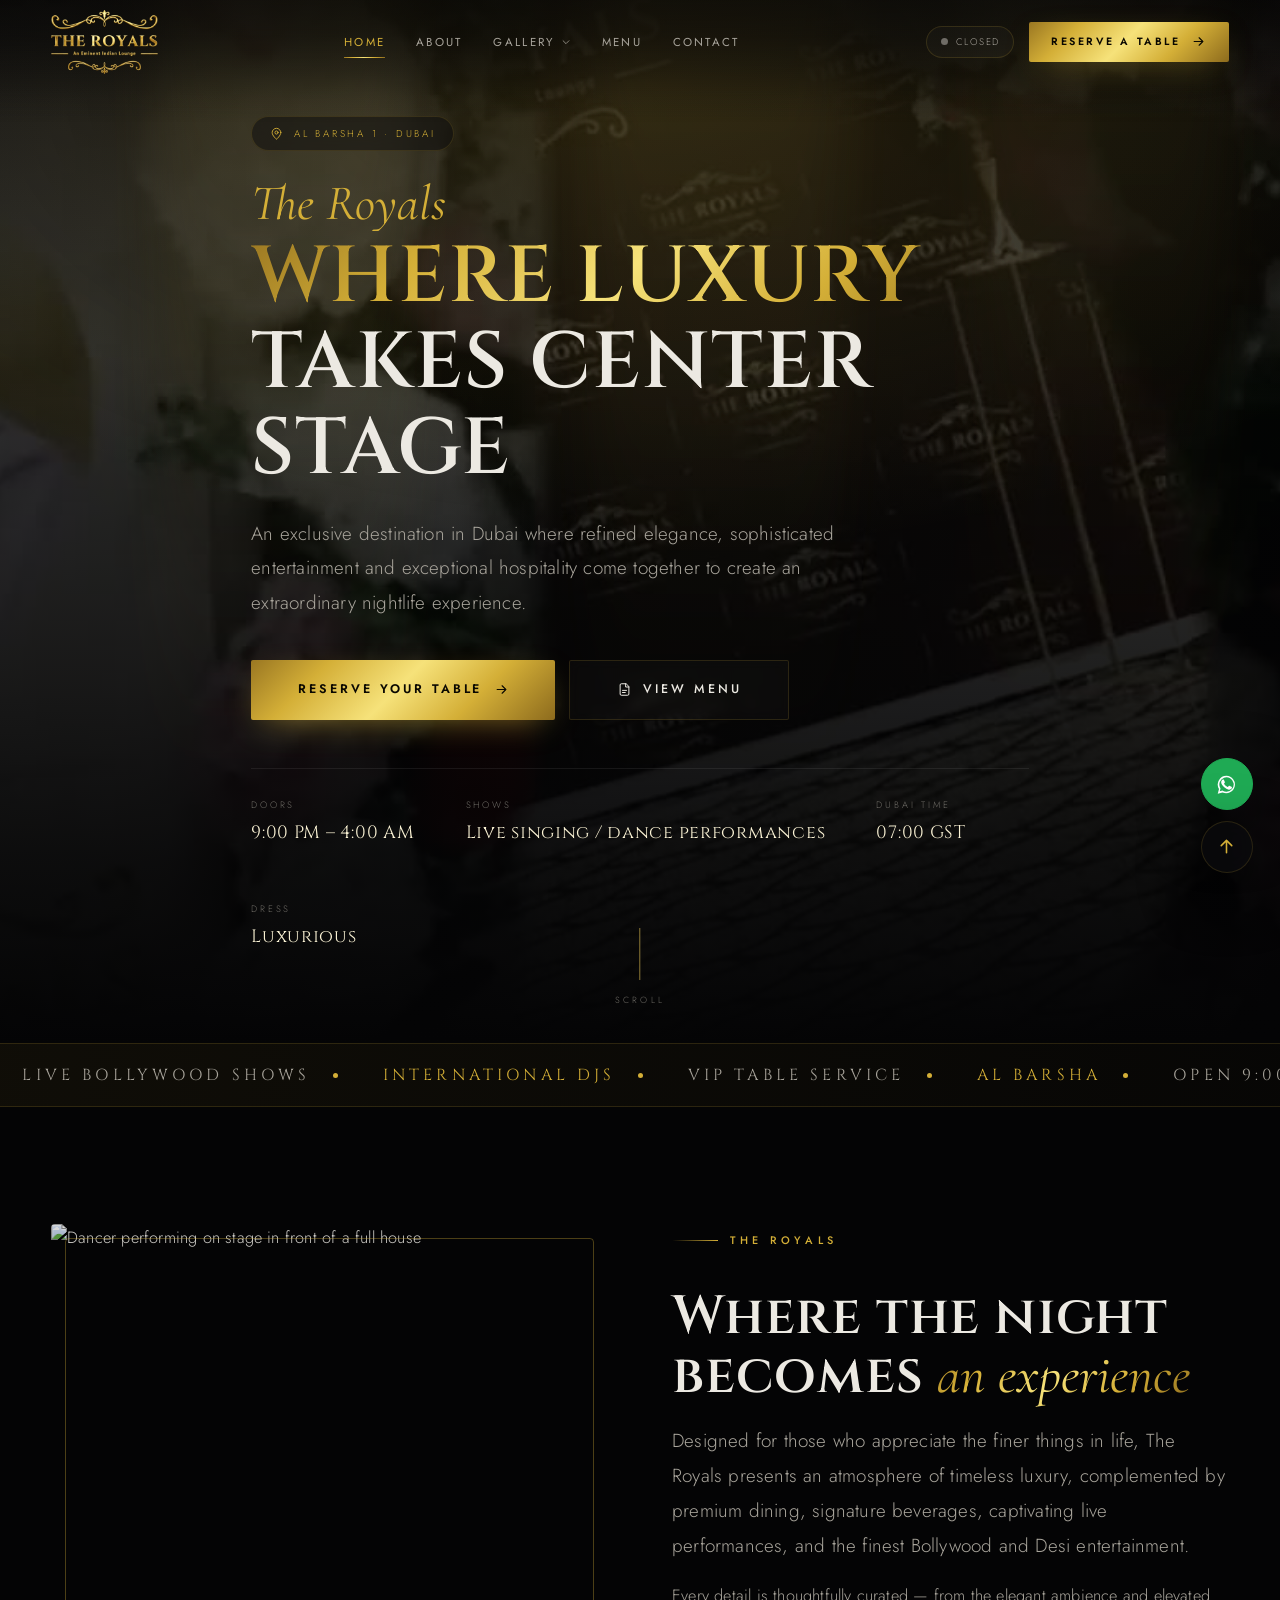
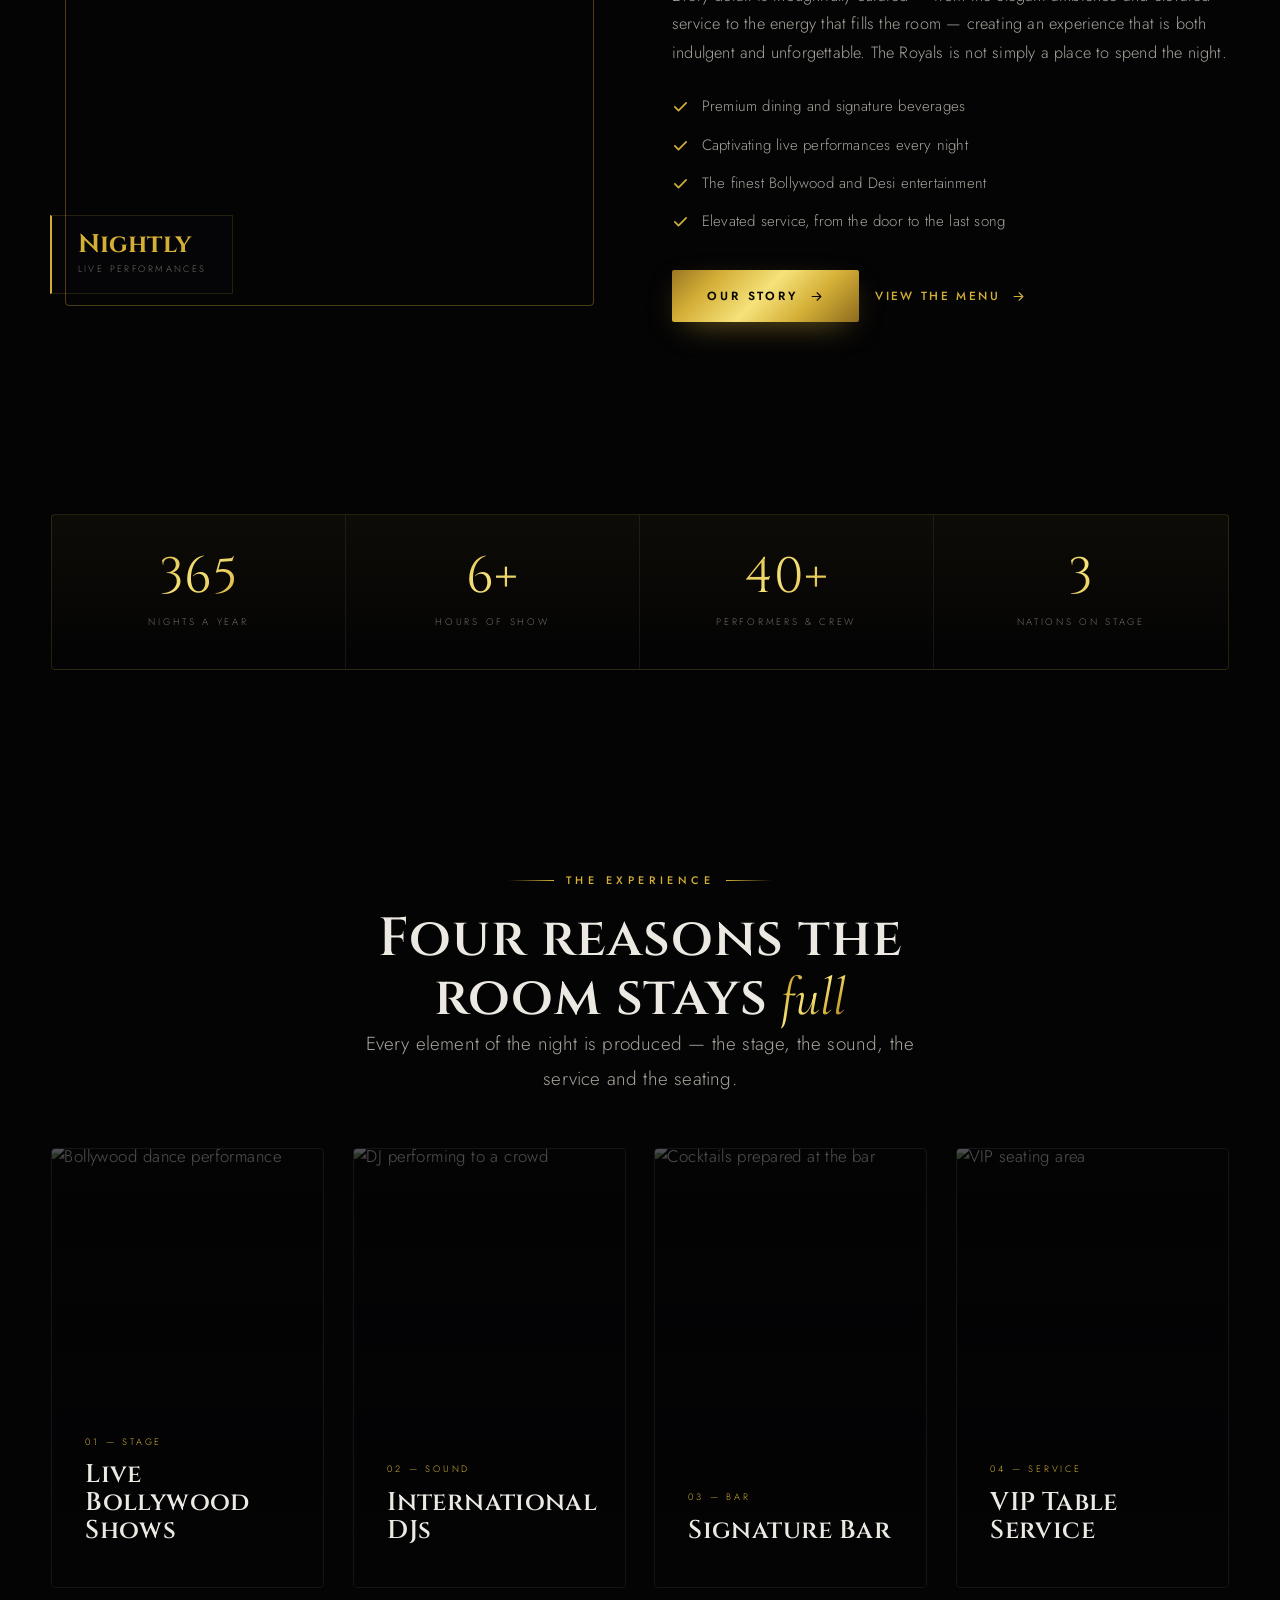
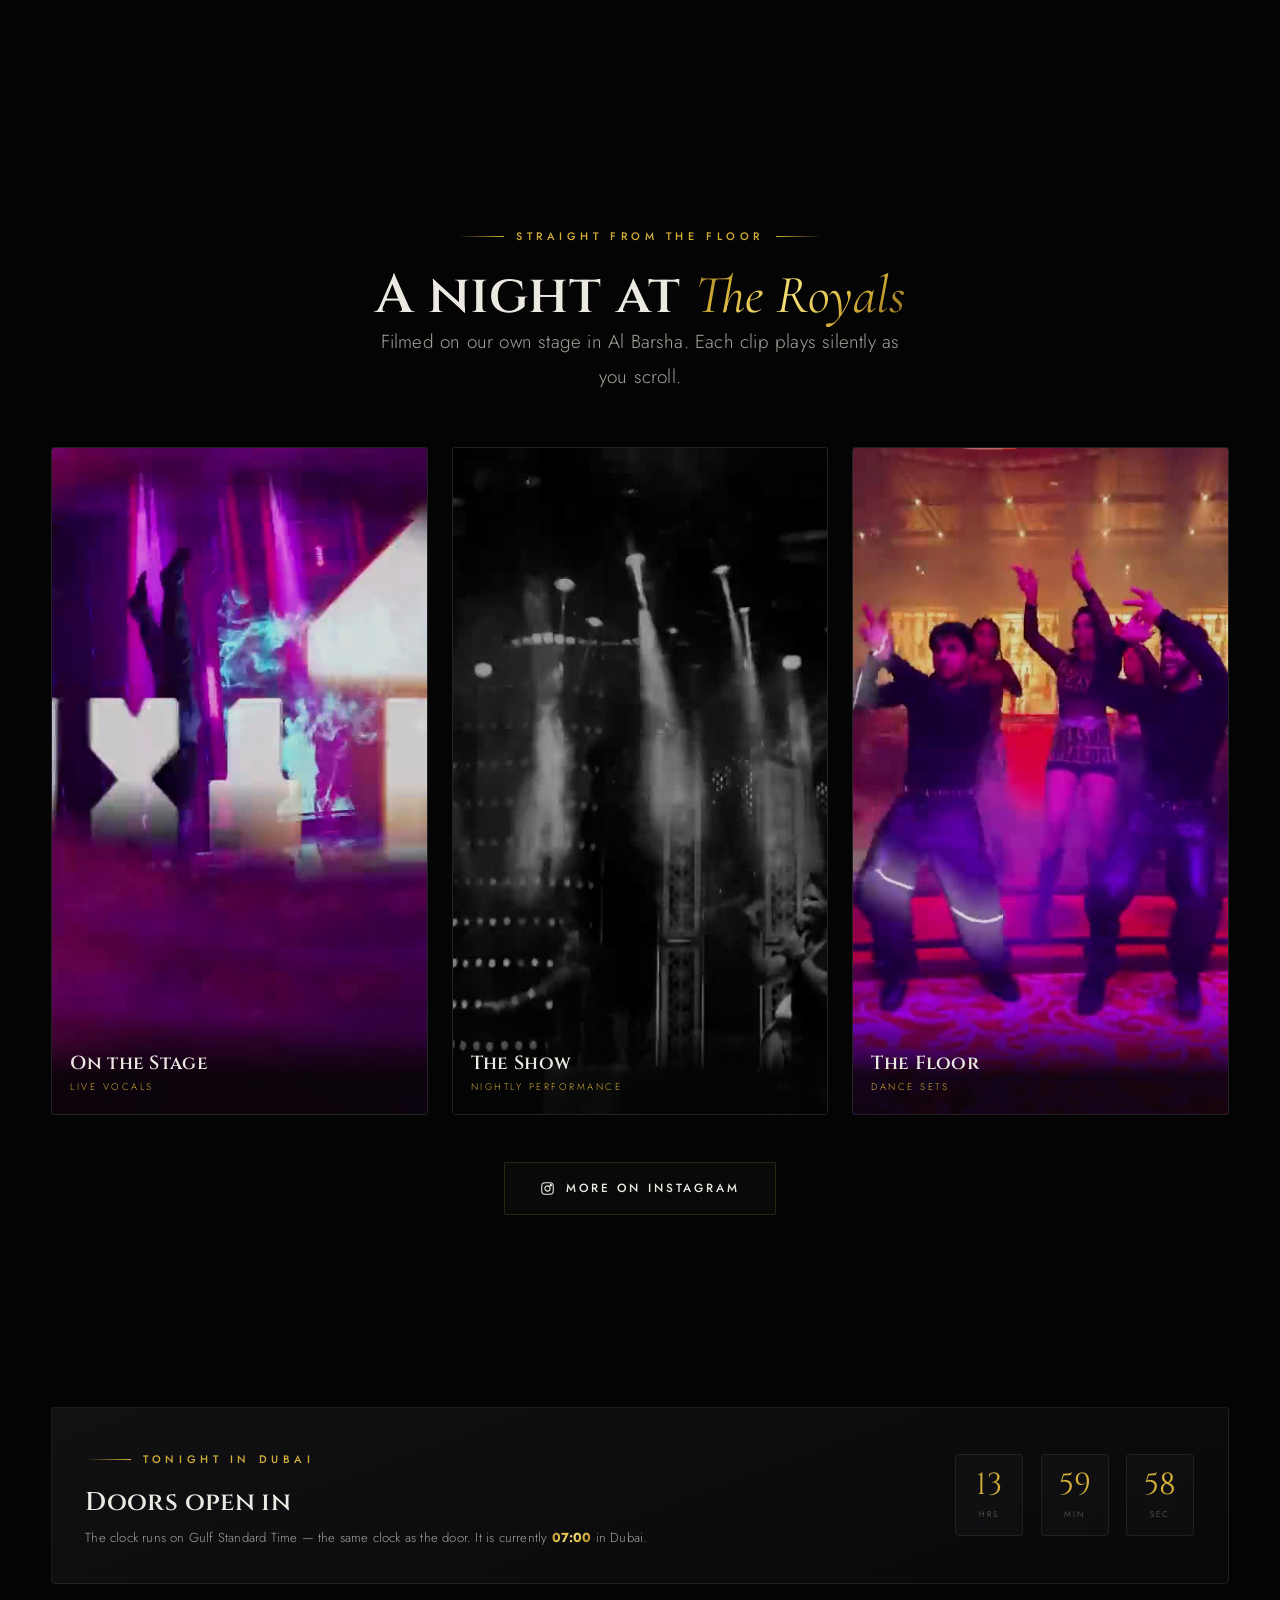
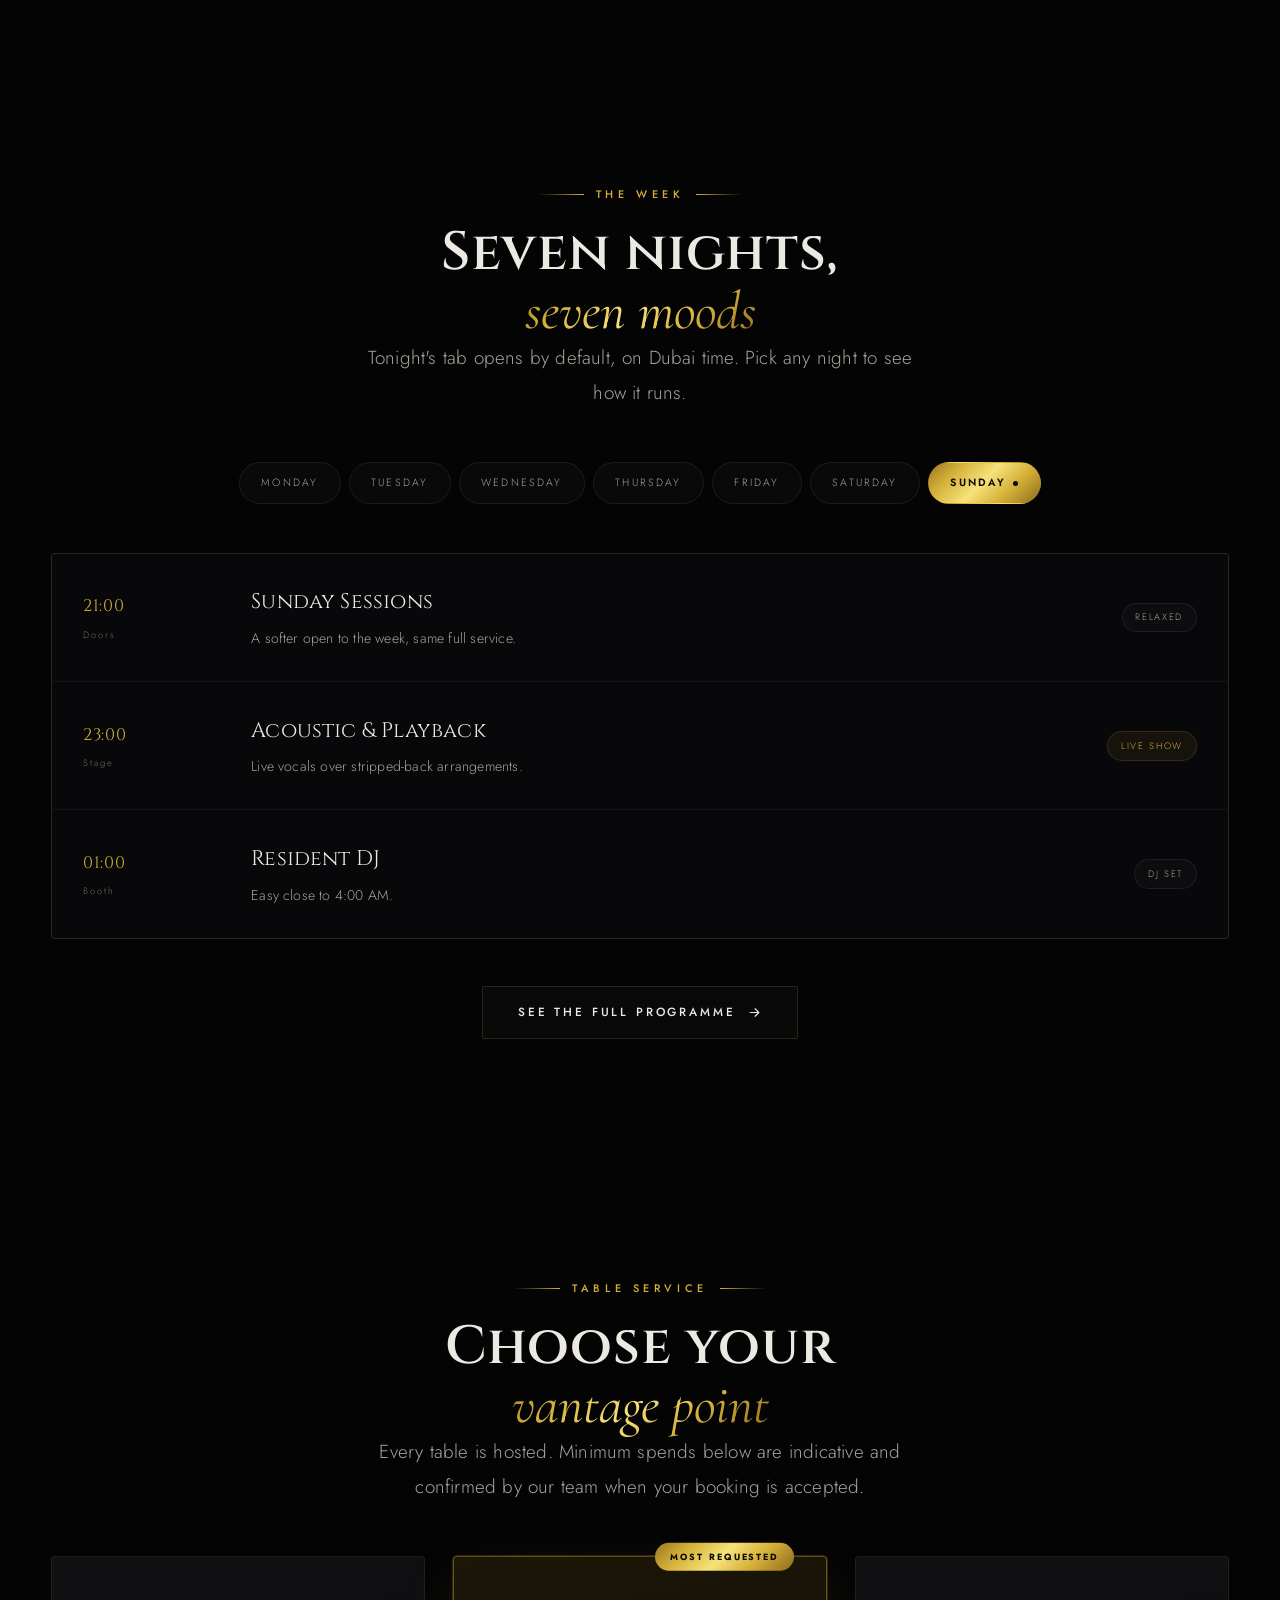
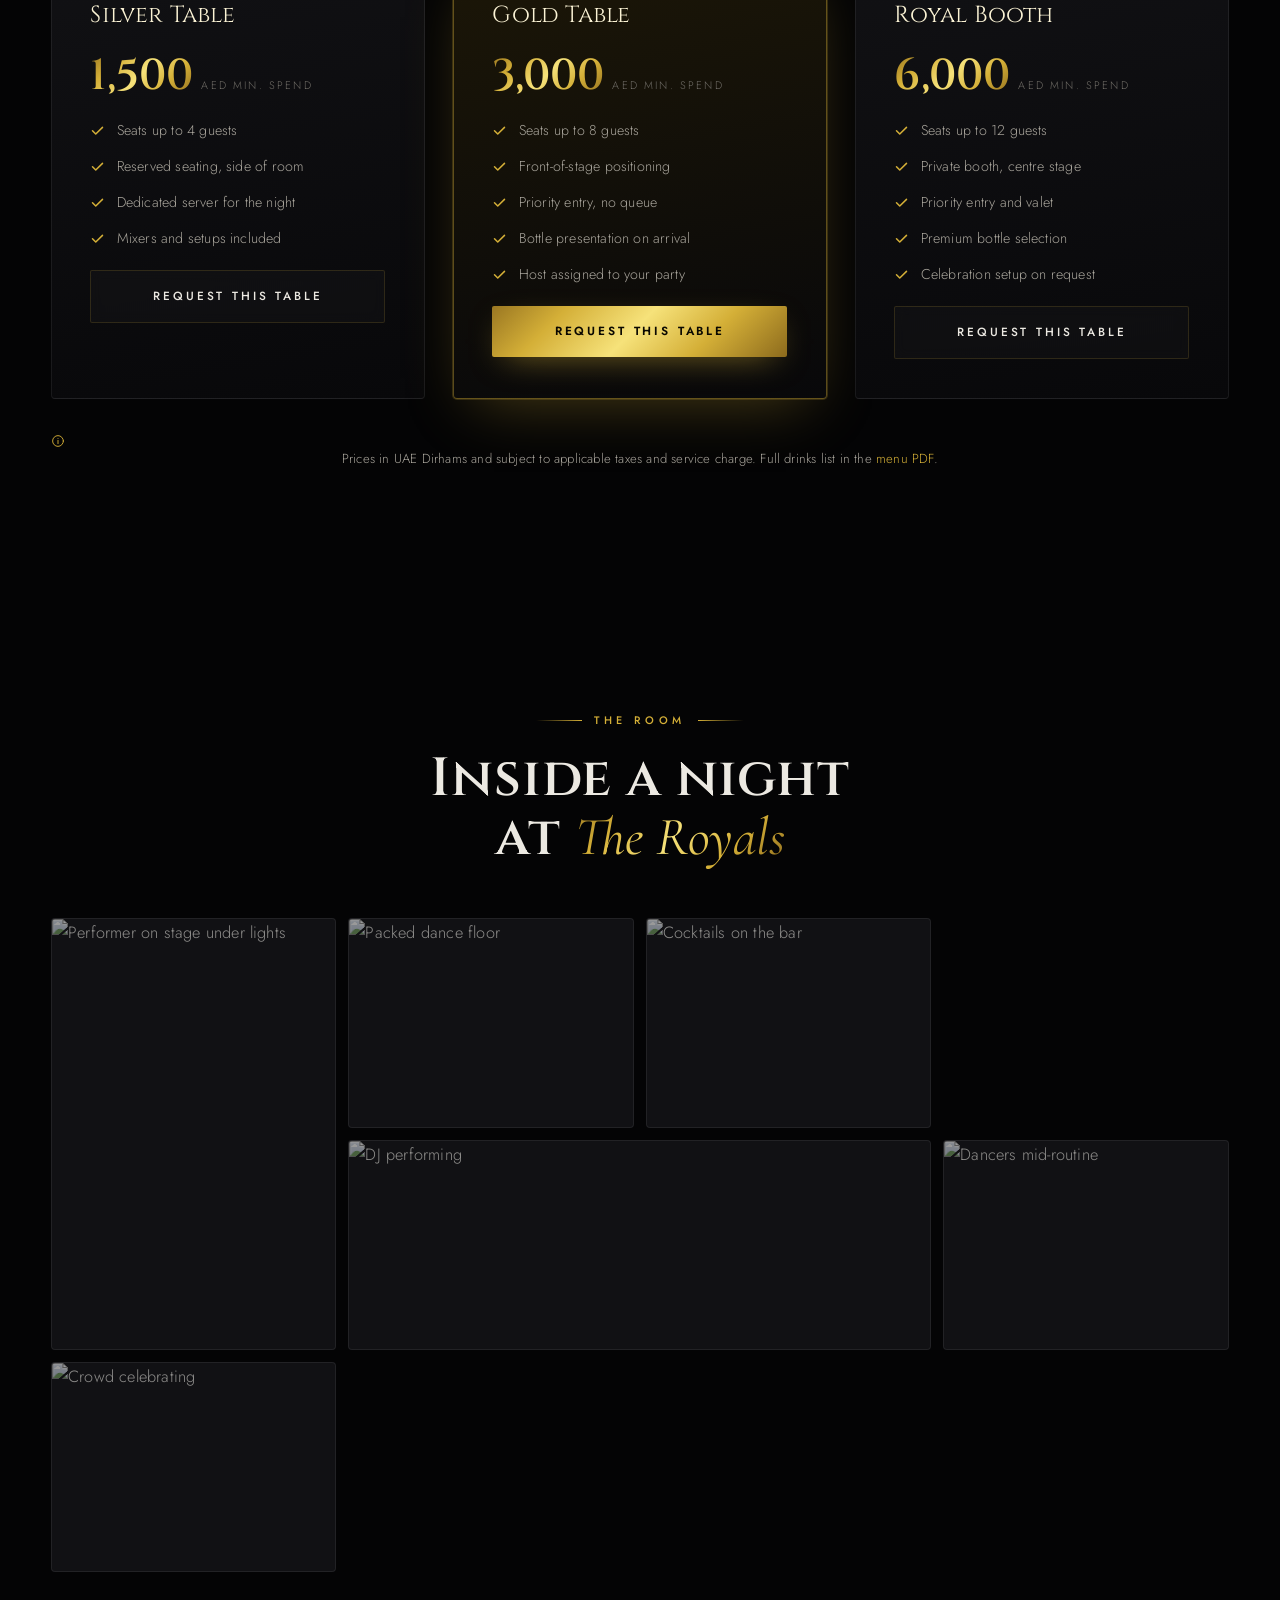
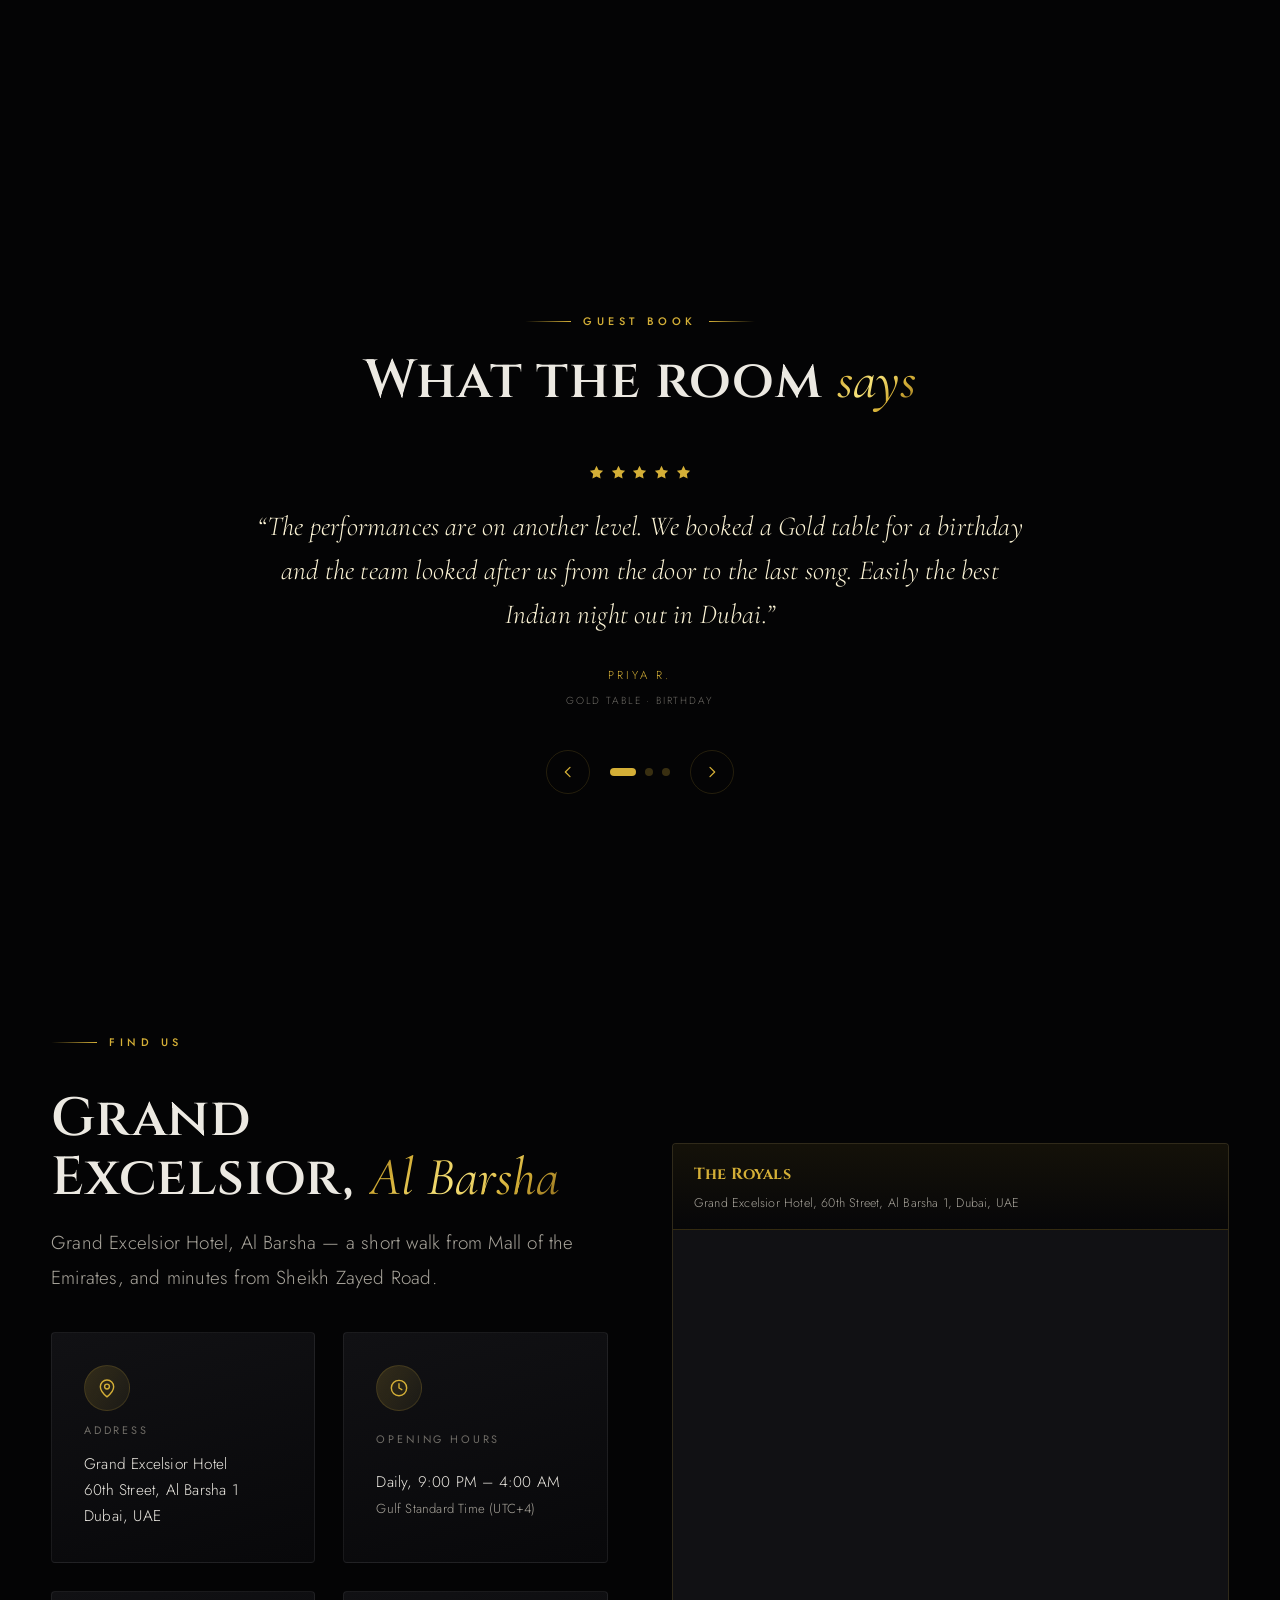
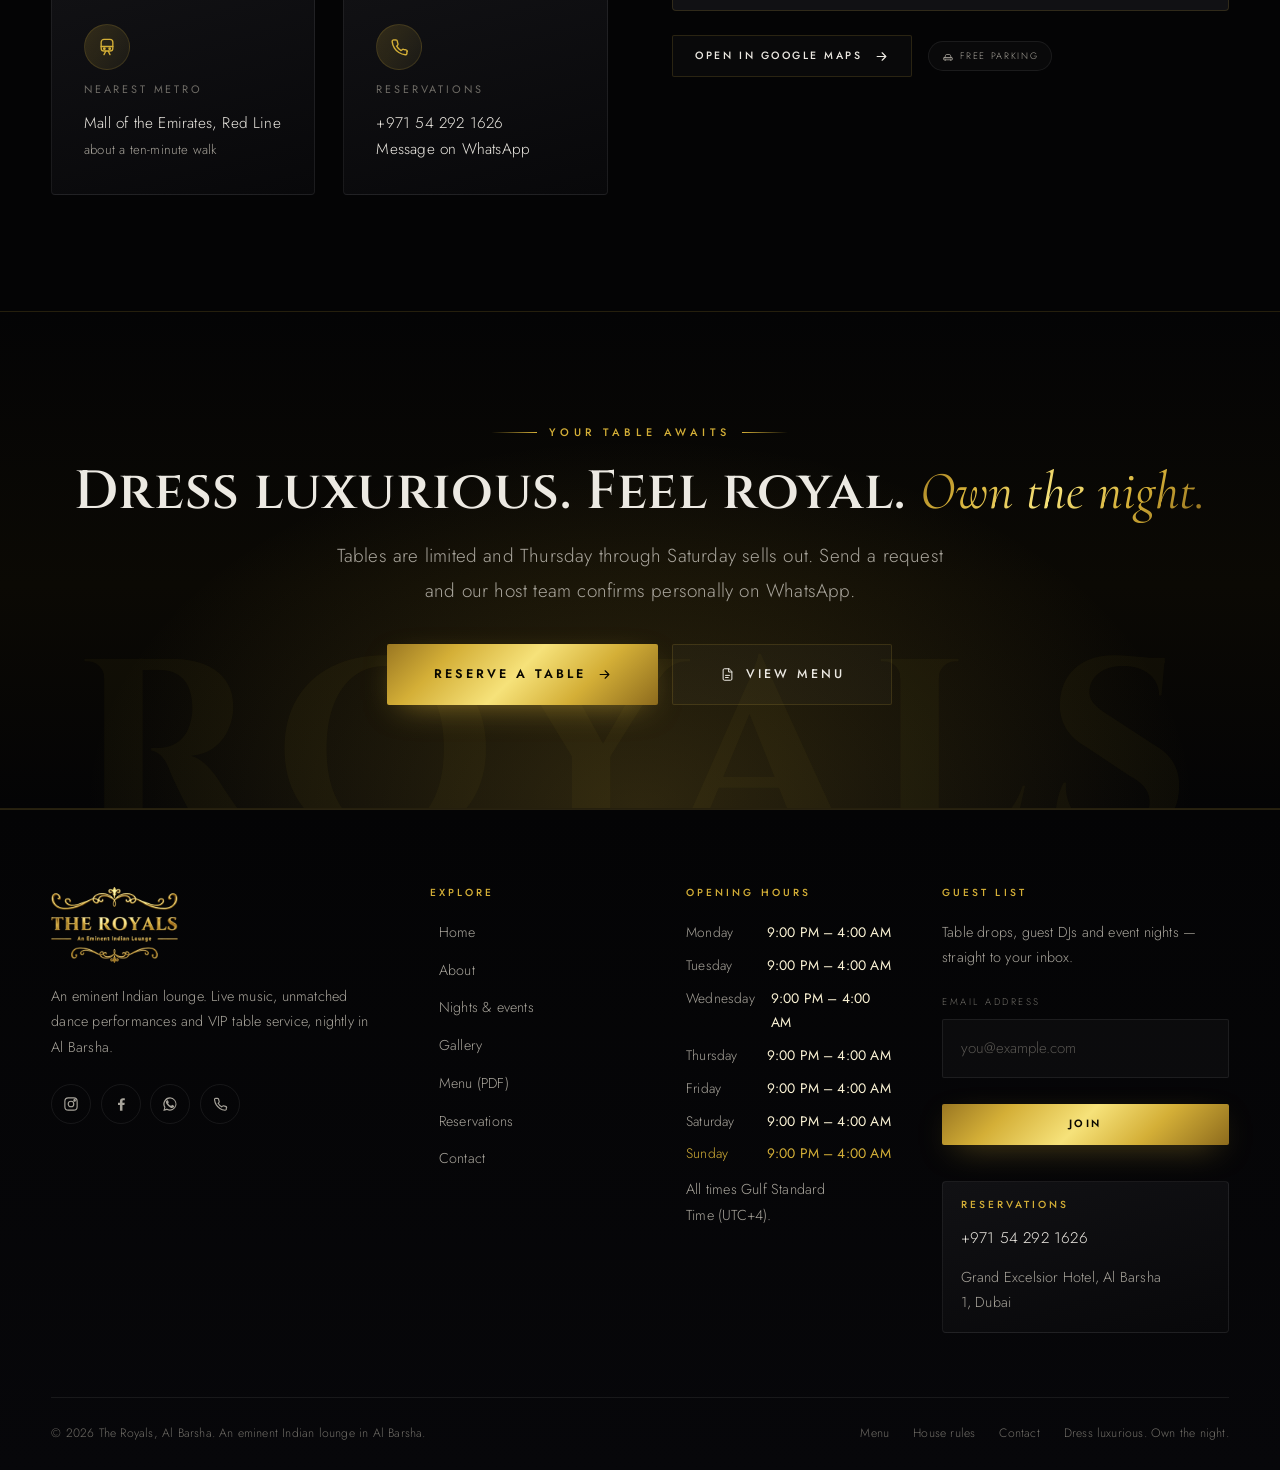
==== commit 45c6ca42: "Use the venue's brand copy, drop the age gate, restructure the nav Replaces the placeholder position" ====
--- a/index.html
+++ b/index.html
@@ -51,7 +51,7 @@
   }],
   "hasMenu": "https://kingselitelounge.com/wp-content/uploads/2025/03/KINGS-MENU.pdf",
   "sameAs": [
-    "https://www.instagram.com/theroyalseminentlounge"
+    "https://www.instagram.com/theroyalsdubai"
   ]
 }
 </script>
@@ -101,20 +101,6 @@
   </div>
 </div>
 
-<!-- ===================== AGE GATE (Dubai 21+) ===================== -->
-<div class="agegate" role="dialog" aria-modal="true" aria-labelledby="age-title">
-  <div class="agegate__card">
-    <img class="agegate__logo" src="assets/img/logo-royals-lg.png" alt="" width="460" height="300">
-    <h2 id="age-title" class="gold-text">Are you 21 or over?</h2>
-    <p>The Royals is a licensed venue in Al Barsha. Under Dubai regulations, entry is limited to guests aged 21 and above. Valid photo ID — Emirates ID or passport — is checked at the door.</p>
-    <div class="agegate__actions">
-      <button class="btn btn--gold" type="button" data-age-yes>Yes, I am 21+</button>
-      <button class="btn btn--ghost" type="button" data-age-no>I am under 21</button>
-    </div>
-    <p class="agegate__deny">By entering you agree to our house rules and venue policy.</p>
-  </div>
-</div>
-
 <!-- ===================== AMBIENT LAYERS ===================== -->
 <div class="bg-fx" aria-hidden="true">
   <span class="glow glow--a"></span>
@@ -136,8 +122,16 @@
     <nav class="nav" aria-label="Primary">
       <a class="nav__link" href="index.html">Home</a>
       <a class="nav__link" href="about.html">About</a>
-      <a class="nav__link" href="events.html">Nights</a>
-      <a class="nav__link" href="gallery.html">Gallery</a>
+      <div class="nav__group">
+        <a class="nav__link nav__link--sub" href="gallery.html" aria-haspopup="true" aria-expanded="false">
+          Gallery
+          <svg class="nav__caret" viewBox="0 0 24 24" aria-hidden="true"><use href="#i-right"></use></svg>
+        </a>
+        <div class="nav__menu" role="menu">
+          <a role="menuitem" href="gallery.html?view=venue">Venue</a>
+          <a role="menuitem" href="gallery.html?view=performance">Performance</a>
+        </div>
+      </div>
       <a class="nav__link" href="#" data-menu-link>Menu</a>
       <a class="nav__link" href="contact.html">Contact</a>
     </nav>
@@ -165,11 +159,14 @@
   <nav class="drawer__body" aria-label="Mobile">
     <a class="drawer__link" href="index.html"><span>01</span>Home</a>
     <a class="drawer__link" href="about.html"><span>02</span>About</a>
-    <a class="drawer__link" href="events.html"><span>03</span>Nights</a>
-    <a class="drawer__link" href="gallery.html"><span>04</span>Gallery</a>
-    <a class="drawer__link" href="#" data-menu-link><span>05</span>Menu</a>
-    <a class="drawer__link" href="reservations.html"><span>06</span>Reserve</a>
-    <a class="drawer__link" href="contact.html"><span>07</span>Contact</a>
+    <a class="drawer__link" href="gallery.html"><span>03</span>Gallery</a>
+    <div class="drawer__subs">
+      <a class="drawer__sub" href="gallery.html?view=venue">Venue</a>
+      <a class="drawer__sub" href="gallery.html?view=performance">Performance</a>
+    </div>
+    <a class="drawer__link" href="#" data-menu-link><span>04</span>Menu</a>
+    <a class="drawer__link" href="reservations.html"><span>05</span>Reserve</a>
+    <a class="drawer__link" href="contact.html"><span>06</span>Contact</a>
   </nav>
   <div class="drawer__foot">
     <div class="locpick" data-location-picker hidden></div>
@@ -210,14 +207,14 @@
       </span>
 
       <h1 class="hero__title">
-        <span class="script reveal-line"><span>Welcome to</span></span>
-        <span class="reveal-line"><span class="gold-text">THE ROYALS</span></span>
-        <span class="reveal-line"><span>EMINENT LOUNGE</span></span>
+        <span class="script reveal-line"><span>The Royals</span></span>
+        <span class="reveal-line"><span class="gold-text">WHERE LUXURY</span></span>
+        <span class="reveal-line"><span>TAKES CENTER STAGE</span></span>
       </h1>
 
       <p class="lead hero__copy">
-        An eminent Indian lounge. Live Bollywood performances, international DJs
-        and an atmosphere built for nights that run until four in the morning — in the heart of Al Barsha.
+        An exclusive destination in Dubai where refined elegance, sophisticated entertainment
+        and exceptional hospitality come together to create an extraordinary nightlife experience.
       </p>
 
       <div class="hero__cta">
@@ -233,9 +230,9 @@
 
       <dl class="hero__facts">
         <div class="hero__fact"><dt>Doors</dt><dd data-loc="hours">9:00 PM – 4:00 AM</dd></div>
-        <div class="hero__fact"><dt>Shows</dt><dd>Live, every night</dd></div>
+        <div class="hero__fact"><dt>Shows</dt><dd>Live singing / dance performances</dd></div>
         <div class="hero__fact"><dt>Dubai time</dt><dd><span data-dubai-clock>--:--</span> GST</dd></div>
-        <div class="hero__fact"><dt>Entry</dt><dd>21+ with photo ID</dd></div>
+        <div class="hero__fact"><dt>Dress</dt><dd>Luxurious</dd></div>
       </dl>
     </div>
 
@@ -275,24 +272,24 @@
         </div>
 
         <div class="split__copy" data-reveal="right">
-          <span class="eyebrow">The house</span>
-          <h2>An exclusive dance <span class="script gold-text">performance</span> club</h2>
+          <span class="eyebrow">The Royals</span>
+          <h2>Where the night becomes <span class="script gold-text">an experience</span></h2>
           <p class="lead">
-            The Royals is not a bar with a playlist. It is a stage. Every night, exceptionally
-            talented performers from India, Pakistan and Nepal take the floor, blending global tunes with
-            the vibrant heart of Bollywood.
+            Designed for those who appreciate the finer things in life, The Royals presents an
+            atmosphere of timeless luxury, complemented by premium dining, signature beverages,
+            captivating live performances, and the finest Bollywood and Desi entertainment.
           </p>
           <p class="muted">
-            A state-of-the-art stage, a crystal-clear sound system and dazzling lighting turn Al Barsha's
-            corner of Al Barsha into the loudest, most luxurious room in the city. Unparalleled entertainment,
-            genuine luxury and non-stop energy — from the first beat at 9:00 PM to the last at 4:00 AM.
+            Every detail is thoughtfully curated — from the elegant ambience and elevated service
+            to the energy that fills the room — creating an experience that is both indulgent and
+            unforgettable. The Royals is not simply a place to spend the night.
           </p>
 
           <ul>
-            <li><svg viewBox="0 0 24 24"><use href="#i-check"></use></svg> Daily live shows with a rotating cast of performers</li>
-            <li><svg viewBox="0 0 24 24"><use href="#i-check"></use></svg> Bollywood, Punjabi and international sets, back to back</li>
-            <li><svg viewBox="0 0 24 24"><use href="#i-check"></use></svg> Hosted VIP tables with dedicated service throughout the night</li>
-            <li><svg viewBox="0 0 24 24"><use href="#i-check"></use></svg> Ground floor of Grand Excelsior Hotel, minutes from Mall of the Emirates</li>
+            <li><svg viewBox="0 0 24 24"><use href="#i-check"></use></svg> Premium dining and signature beverages</li>
+            <li><svg viewBox="0 0 24 24"><use href="#i-check"></use></svg> Captivating live performances every night</li>
+            <li><svg viewBox="0 0 24 24"><use href="#i-check"></use></svg> The finest Bollywood and Desi entertainment</li>
+            <li><svg viewBox="0 0 24 24"><use href="#i-check"></use></svg> Elevated service, from the door to the last song</li>
           </ul>
 
           <div class="row mt-3">
@@ -411,7 +408,7 @@
       </div>
 
       <div class="center mt-4" data-reveal>
-        <a class="btn btn--ghost" href="https://www.instagram.com/theroyalseminentlounge" target="_blank" rel="noopener">
+        <a class="btn btn--ghost" href="https://www.instagram.com/theroyalsdubai" target="_blank" rel="noopener">
           <svg viewBox="0 0 24 24"><use href="#i-instagram"></use></svg>
           More on Instagram
         </a>
@@ -756,7 +753,7 @@
     <div class="shell">
       <div data-reveal>
         <span class="eyebrow is-centered">Your table awaits</span>
-        <h2>The night starts at <span class="script gold-text">9:00</span></h2>
+        <h2>Dress luxurious. Feel royal. <span class="script gold-text">Own the night.</span></h2>
         <p class="lead">
           Tables are limited and Thursday through Saturday sells out. Send a request and our host team
           confirms personally on WhatsApp.
@@ -782,8 +779,8 @@
         </a>
         <p>An eminent Indian lounge. Live music, unmatched dance performances and VIP table service, nightly in Al Barsha.</p>
         <div class="socials">
-          <a href="https://www.instagram.com/theroyalseminentlounge" target="_blank" rel="noopener" aria-label="Instagram"><svg viewBox="0 0 24 24"><use href="#i-instagram"></use></svg></a>
-          <a href="https://www.instagram.com/theroyalseminentlounge" target="_blank" rel="noopener" aria-label="Facebook"><svg viewBox="0 0 24 24"><use href="#i-facebook"></use></svg></a>
+          <a href="https://www.instagram.com/theroyalsdubai" target="_blank" rel="noopener" aria-label="Instagram"><svg viewBox="0 0 24 24"><use href="#i-instagram"></use></svg></a>
+          <a href="https://www.instagram.com/theroyalsdubai" target="_blank" rel="noopener" aria-label="Facebook"><svg viewBox="0 0 24 24"><use href="#i-facebook"></use></svg></a>
           <a href="https://wa.me/971542921626" target="_blank" rel="noopener" aria-label="WhatsApp"><svg viewBox="0 0 24 24"><use href="#i-whatsapp"></use></svg></a>
           <a href="tel:+971542921626" aria-label="Call us"><svg viewBox="0 0 24 24"><use href="#i-phone"></use></svg></a>
         </div>
@@ -841,7 +838,7 @@
         <a href="#" data-menu-link>Menu</a>
         <a href="about#house-rules">House rules</a>
         <a href="contact.html">Contact</a>
-        <span>21+ · Photo ID required</span>
+        <span>Dress luxurious. Own the night.</span>
       </div>
     </div>
   </div>
--- a/assets/css/style.css
+++ b/assets/css/style.css
@@ -259,6 +259,11 @@
   inset: 0;
   pointer-events: none;
   z-index: 0;
+  /* The glows are deliberately larger than the screen and sit partly off it.
+     Clipping them here keeps the document's scroll width honest — body already
+     hides the overflow, but without this the page still measures wider than the
+     viewport, which is a trap for anything that reads scrollWidth. */
+  overflow: hidden;
 }
 
 .bg-fx::before {
@@ -1891,43 +1896,6 @@
 .fab:hover .fab__tip { opacity: 1; transform: translateY(-50%); }
 
 /* --------------------------------------------------------------------------
-   26. Age gate
-   -------------------------------------------------------------------------- */
-.agegate {
-  position: fixed;
-  inset: 0;
-  z-index: 9990;
-  display: grid;
-  place-items: center;
-  padding: 1.25rem;
-  background: rgba(3,3,4,.97);
-  -webkit-backdrop-filter: blur(16px);
-  backdrop-filter: blur(16px);
-  opacity: 0;
-  visibility: hidden;
-  transition: opacity .5s var(--ease), visibility .5s;
-}
-.agegate.is-open { opacity: 1; visibility: visible; }
-.agegate__card {
-  width: min(520px, 100%);
-  padding: clamp(2rem, 5vw, 3.2rem);
-  text-align: center;
-  border: 1px solid var(--line);
-  border-radius: var(--radius-lg);
-  background: linear-gradient(170deg, #14120b, var(--ink));
-  box-shadow: var(--shadow-gold);
-  transform: translateY(18px) scale(.97);
-  transition: transform .55s var(--ease-out);
-}
-.agegate.is-open .agegate__card { transform: none; }
-.agegate__crown { width: 52px; color: var(--gold); margin: 0 auto 1.4rem; }
-.agegate h2 { font-size: clamp(1.5rem, 3.4vw, 2rem); margin-bottom: .9rem; }
-.agegate p { color: var(--text-soft); font-size: .92rem; margin-bottom: 1.9rem; }
-.agegate__actions { display: flex; gap: .75rem; justify-content: center; flex-wrap: wrap; }
-.agegate__deny { font-size: .8rem; color: var(--text-mute); margin-top: 1.5rem; }
-.agegate__deny button { color: var(--gold); text-decoration: underline; text-underline-offset: 3px; font-size: inherit; }
-
-/* --------------------------------------------------------------------------
    27. Countdown
    -------------------------------------------------------------------------- */
 .countdown {
@@ -2101,7 +2069,7 @@
 /* Print */
 @media print {
   .header, .drawer, .float-stack, .preloader, .cursor, .cursor-dot,
-  .bg-fx, #dust, .scroll-progress, .agegate, .hero__beams { display: none !important; }
+  .bg-fx, #dust, .scroll-progress, .hero__beams { display: none !important; }
   body { background: #fff; color: #000; }
   .panel, .tile, .package { border-color: #ccc; }
 }
@@ -2528,9 +2496,103 @@
   50%      { opacity: 1;   transform: translateY(-3px) scale(1); }
 }
 
-.agegate__logo {
-  width: min(250px, 58vw);
-  height: auto;
-  margin: 0 auto 1.6rem;
-  display: block;
-}
+
+/* --------------------------------------------------------------------------
+   44. Gallery submenu in the header
+   -------------------------------------------------------------------------- */
+.nav__group { position: relative; }
+
+.nav__link--sub { display: inline-flex; align-items: center; gap: .4rem; }
+.nav__caret {
+  width: 10px; height: 10px;
+  transform: rotate(90deg);
+  transition: transform .35s var(--ease-out);
+}
+.nav__group:hover .nav__caret,
+.nav__group:focus-within .nav__caret { transform: rotate(-90deg); }
+
+.nav__menu {
+  position: absolute;
+  top: calc(100% + 16px);
+  left: 50%;
+  transform: translateX(-50%) translateY(-8px);
+  min-width: 186px;
+  display: grid;
+  gap: .1rem;
+  padding: .45rem;
+  background: rgba(10, 10, 12, .96);
+  -webkit-backdrop-filter: blur(18px) saturate(150%);
+  backdrop-filter: blur(18px) saturate(150%);
+  border: 1px solid var(--line);
+  border-radius: var(--radius-lg);
+  box-shadow: var(--shadow-soft);
+  opacity: 0;
+  visibility: hidden;
+  pointer-events: none;
+  transition: opacity .3s var(--ease), transform .35s var(--ease-out), visibility .3s;
+  z-index: 20;
+}
+/* a bridge across the gap, so moving the pointer down does not close it */
+.nav__menu::before {
+  content: "";
+  position: absolute;
+  left: 0; right: 0; top: -18px;
+  height: 18px;
+}
+
+.nav__group:hover .nav__menu,
+.nav__group:focus-within .nav__menu,
+.nav__group.is-open .nav__menu {
+  opacity: 1;
+  visibility: visible;
+  pointer-events: auto;
+  transform: translateX(-50%) translateY(0);
+}
+
+.nav__menu a {
+  padding: .62rem .9rem;
+  font-size: .68rem;
+  letter-spacing: .2em;
+  text-transform: uppercase;
+  color: var(--text-soft);
+  border-radius: 2px;
+  transition: background .3s var(--ease), color .3s var(--ease), padding-left .3s var(--ease-out);
+}
+.nav__menu a:hover,
+.nav__menu a:focus-visible {
+  background: rgba(212, 175, 55, .12);
+  color: var(--gold);
+  padding-left: 1.15rem;
+}
+
+/* --------------------------------------------------------------------------
+   45. The same two entries inside the mobile drawer
+   -------------------------------------------------------------------------- */
+.drawer__subs {
+  display: grid;
+  gap: .05rem;
+  padding: .1rem 0 .7rem 1.6rem;
+  opacity: 0;
+  transform: translateY(24px);
+}
+.drawer.is-open .drawer__subs { animation: drawerIn .6s var(--ease-out) .34s forwards; }
+
+.drawer__sub {
+  display: inline-flex;
+  align-items: center;
+  gap: .6rem;
+  padding: .34rem 0;
+  font-family: var(--font-body);
+  font-size: .76rem;
+  letter-spacing: .22em;
+  text-transform: uppercase;
+  color: var(--text-mute);
+  transition: color .3s var(--ease), gap .3s var(--ease-out);
+}
+.drawer__sub::before {
+  content: "";
+  width: 14px; height: 1px;
+  background: currentColor;
+  opacity: .6;
+}
+.drawer__sub:hover { color: var(--gold); gap: .9rem; }
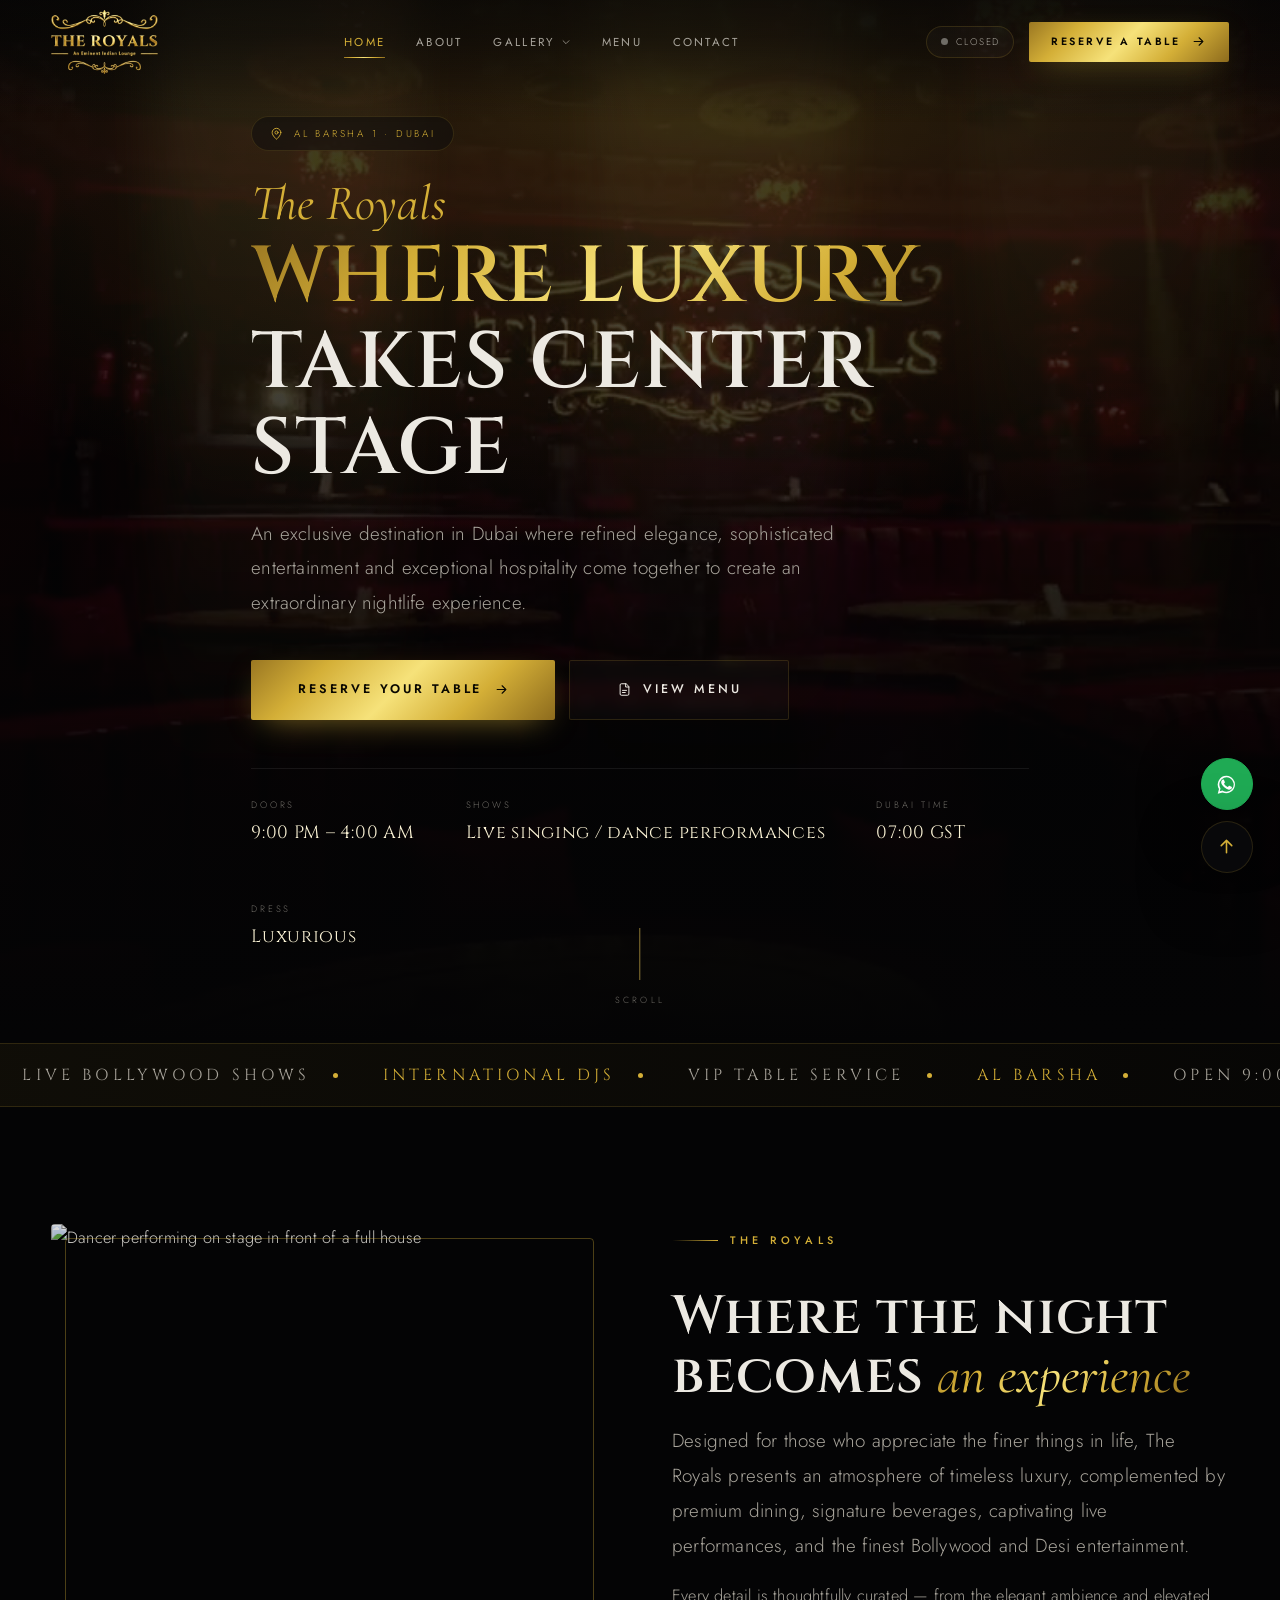
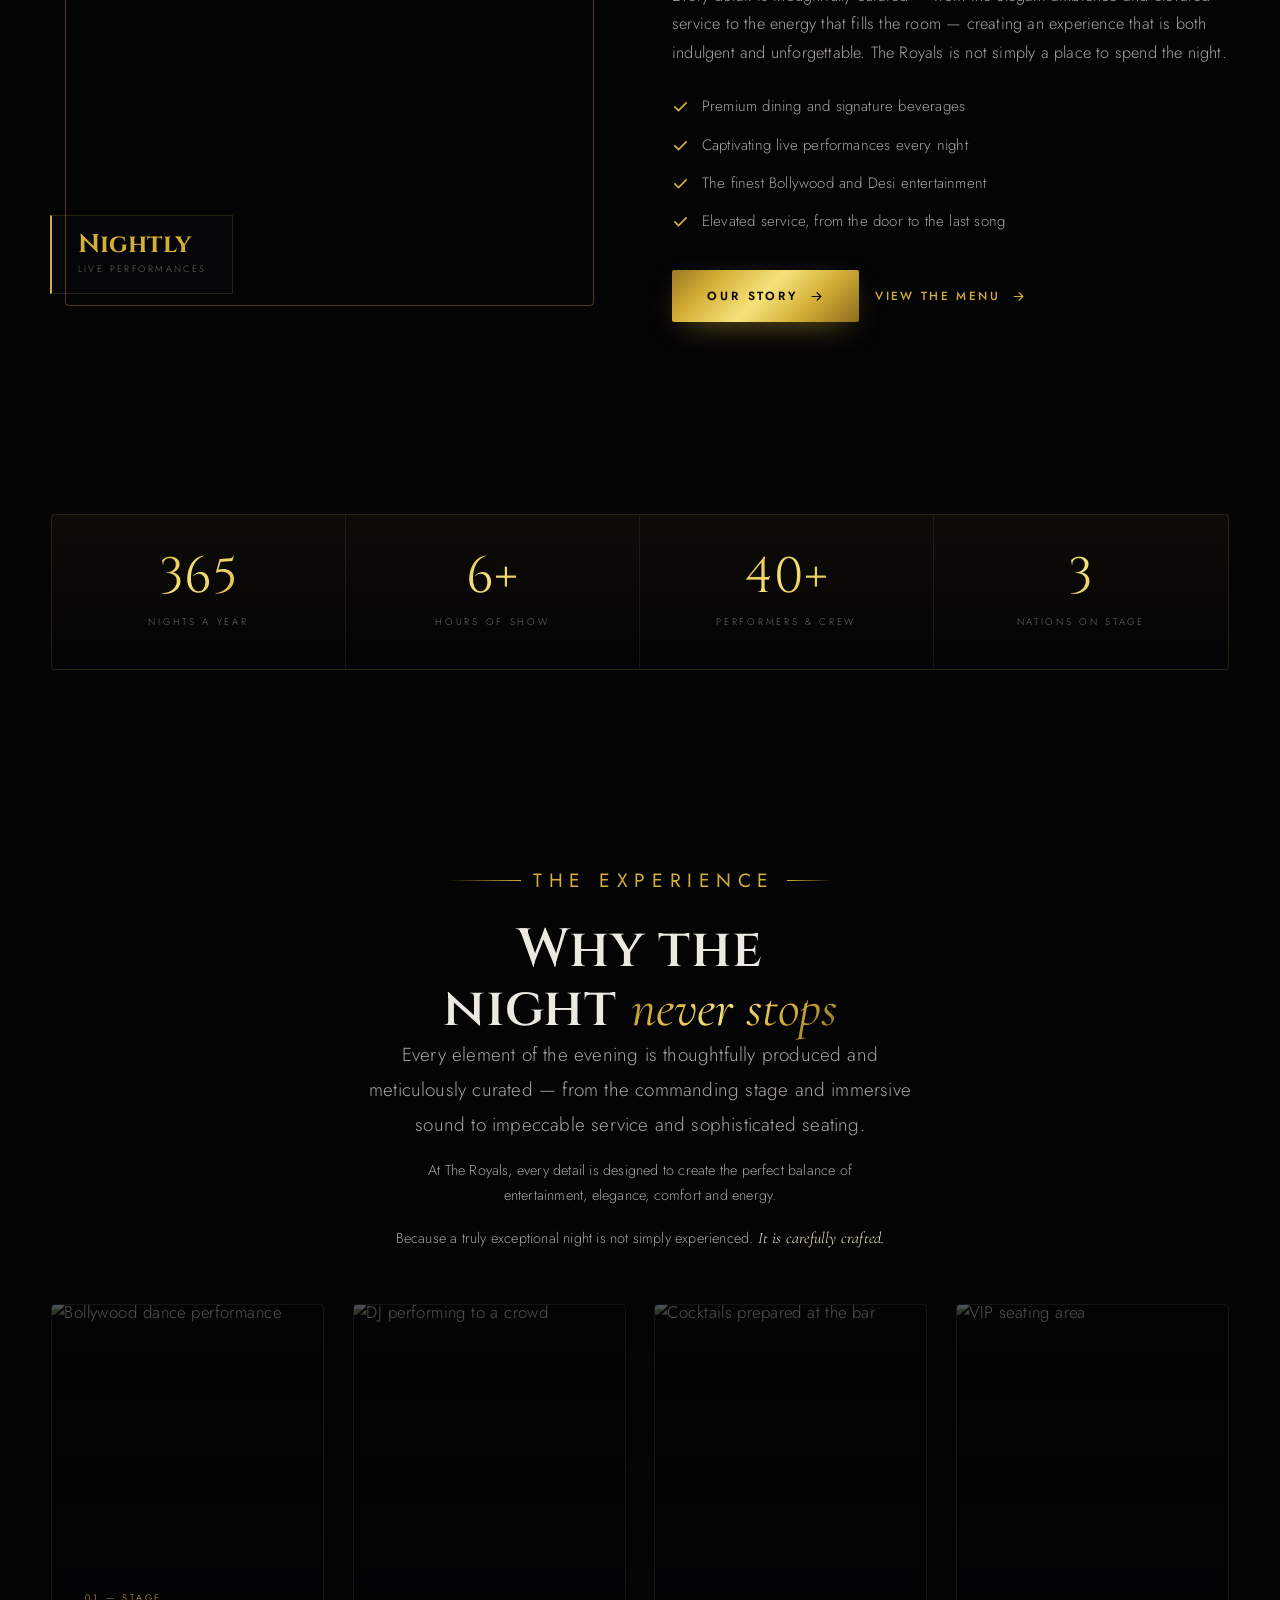
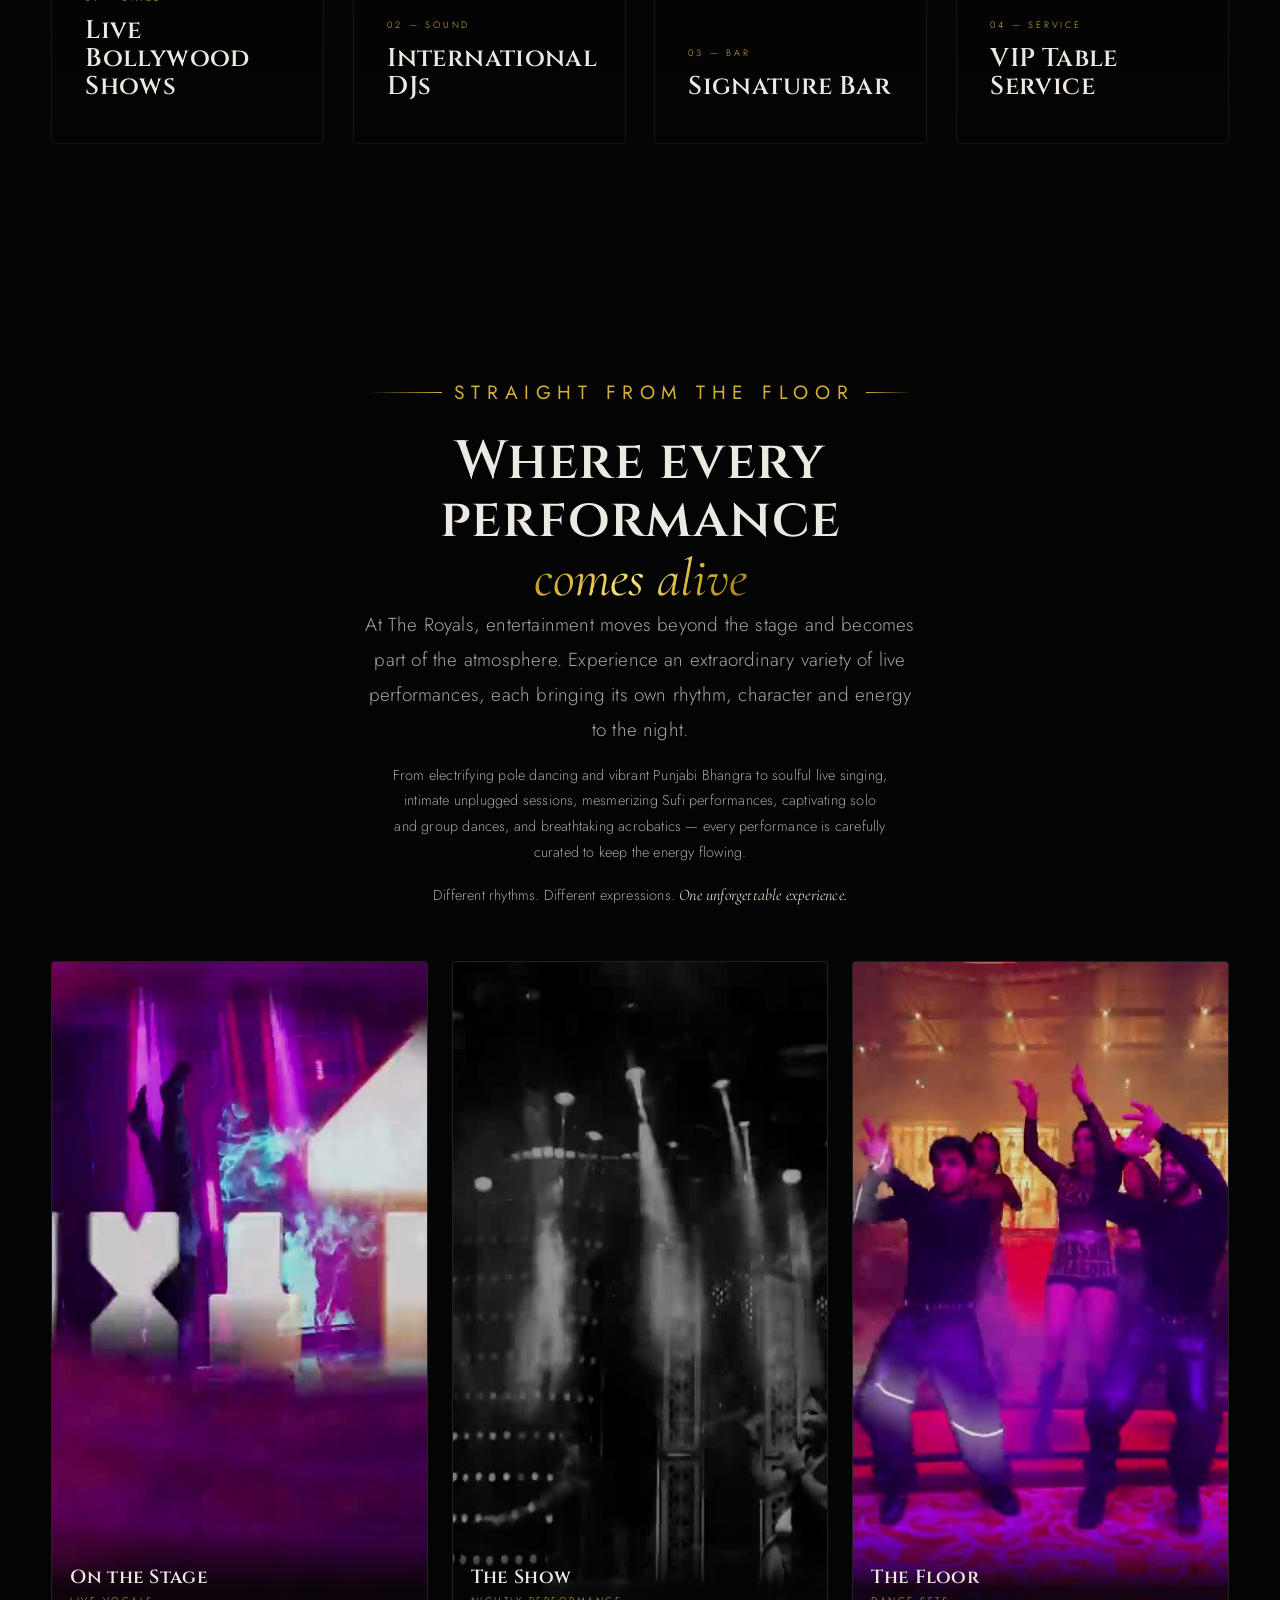
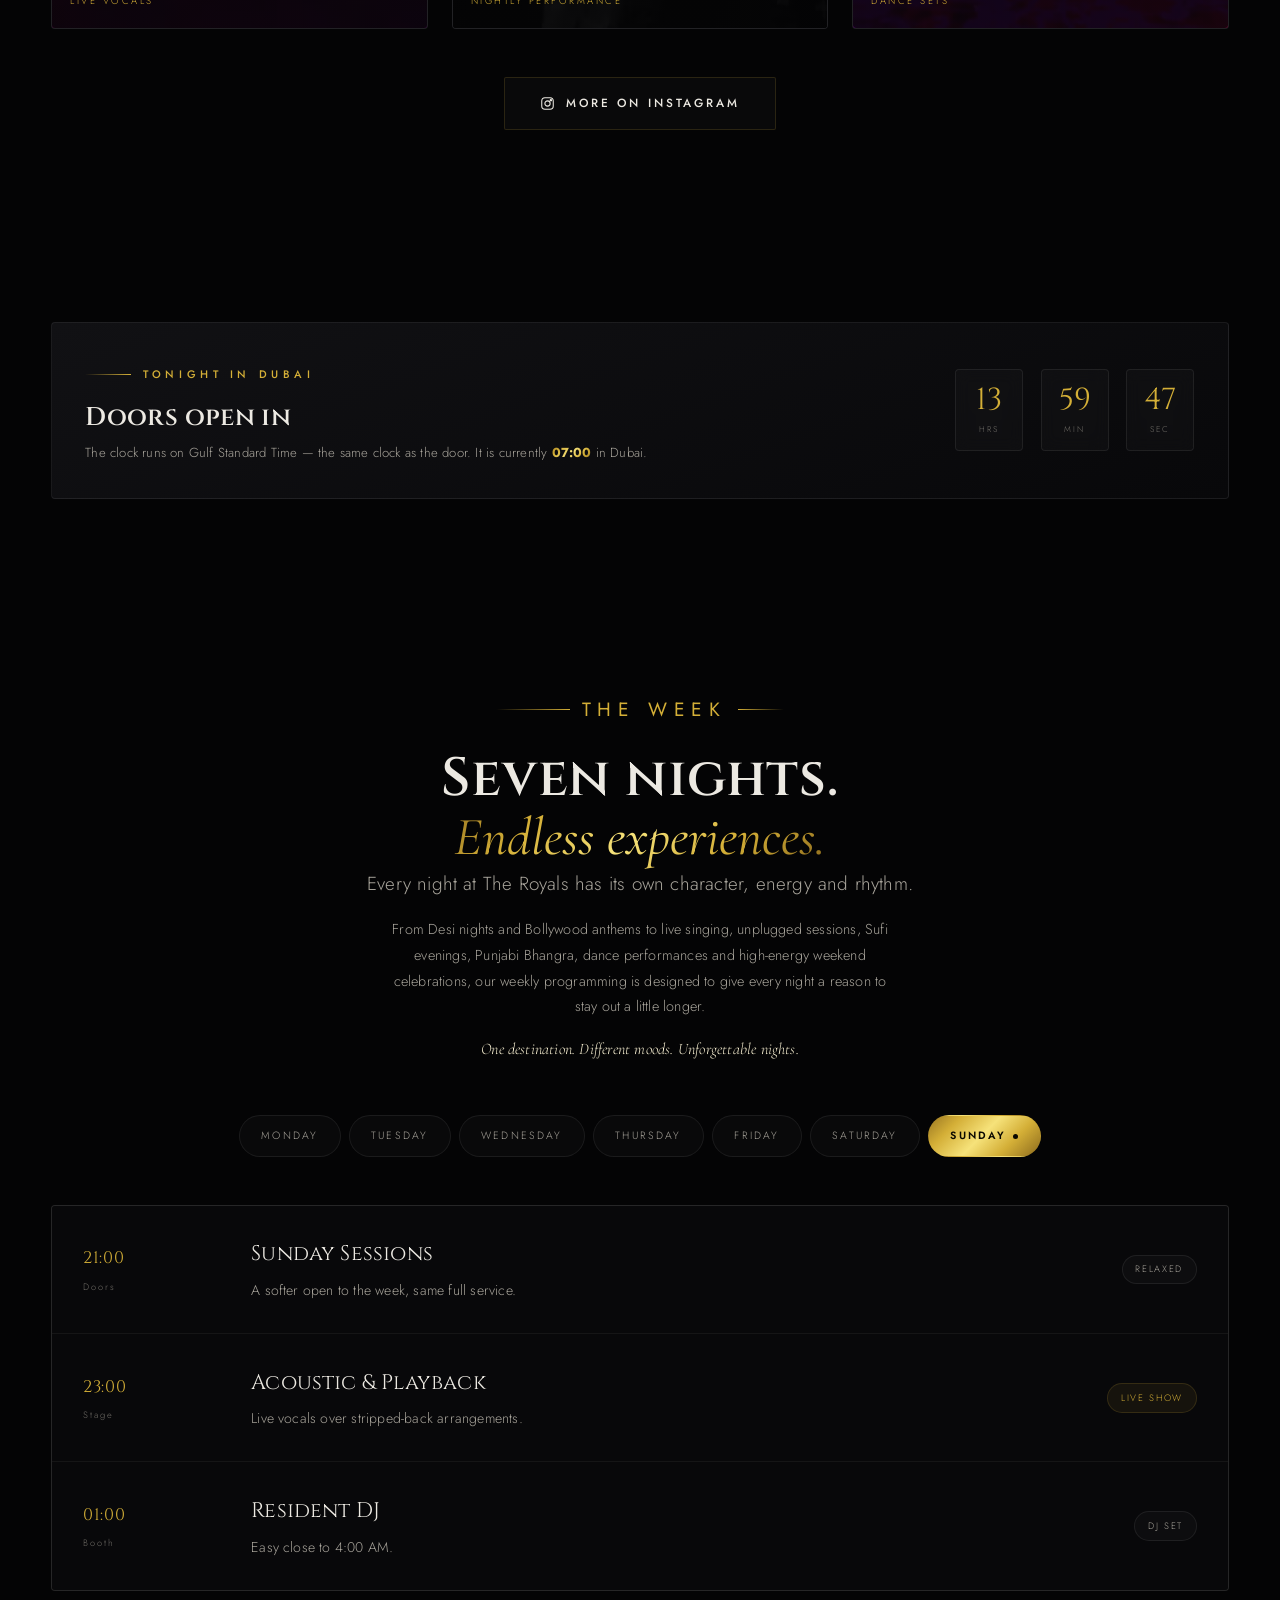
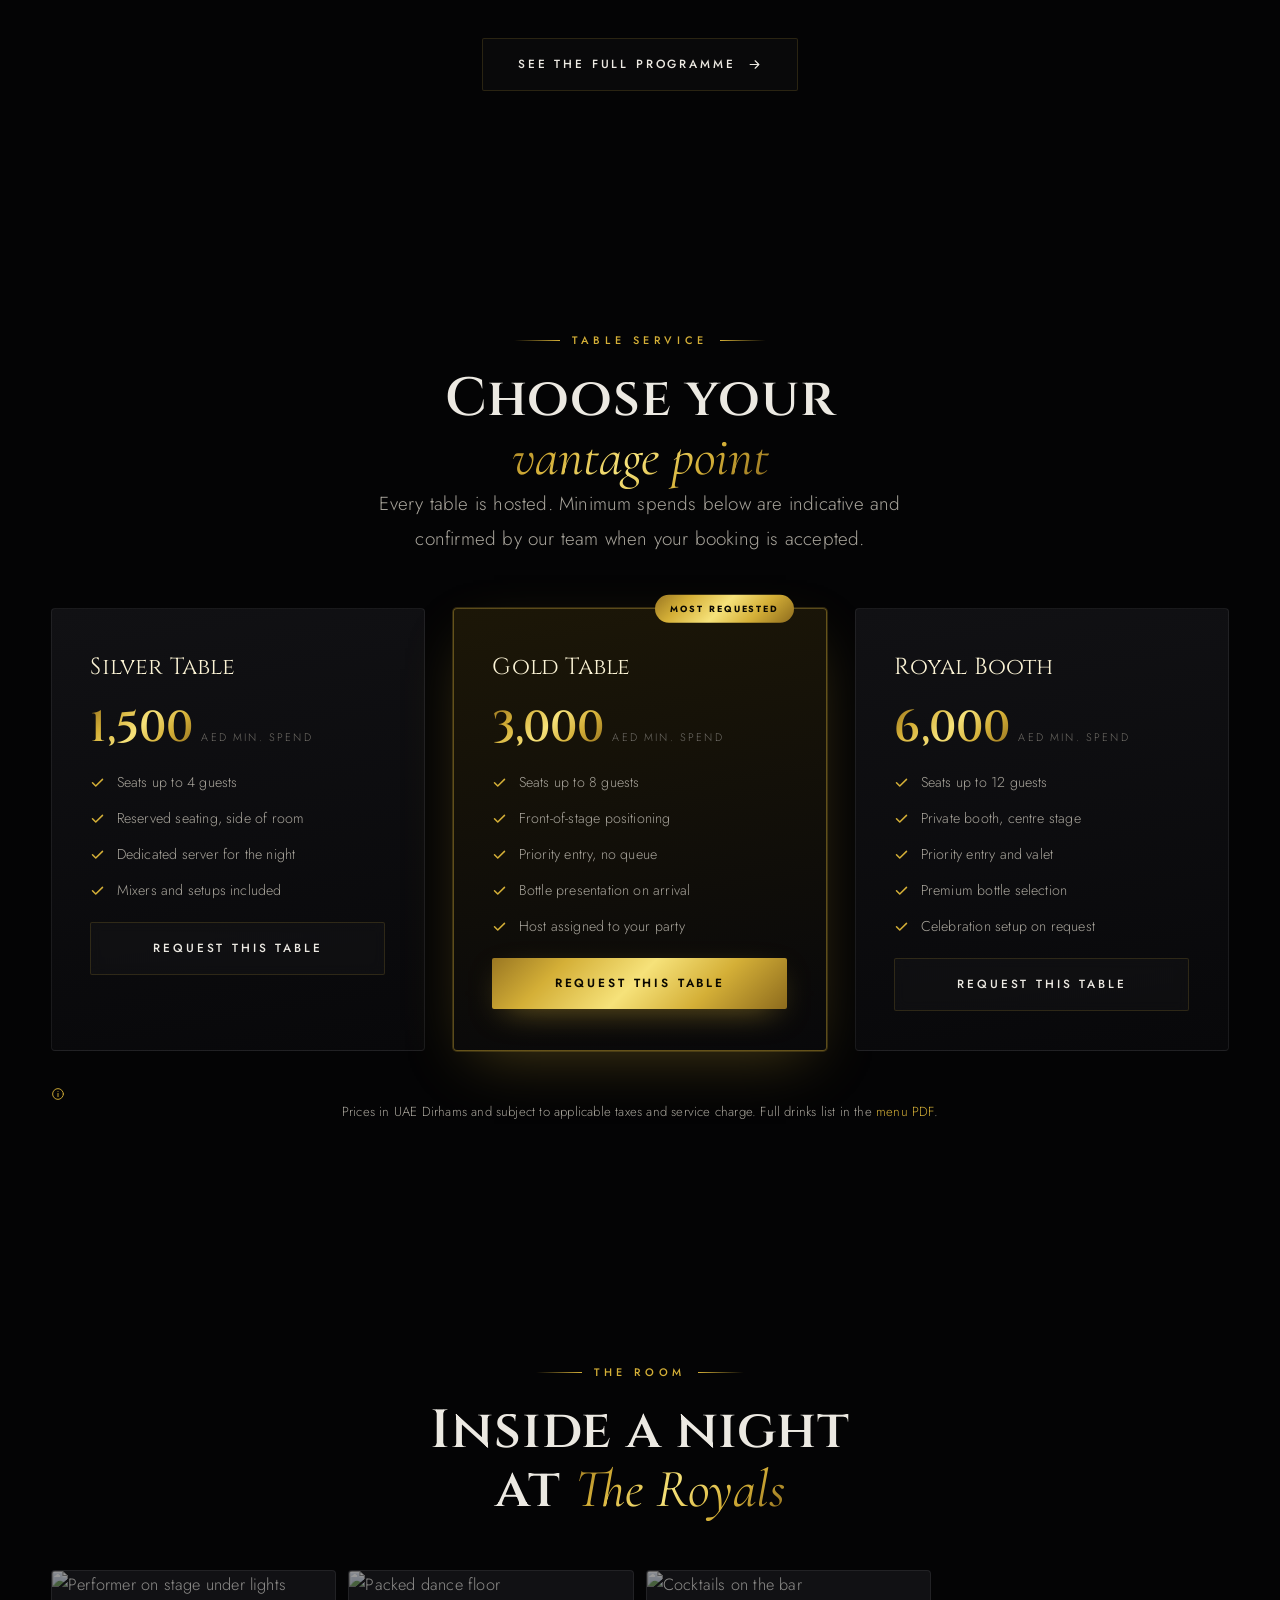
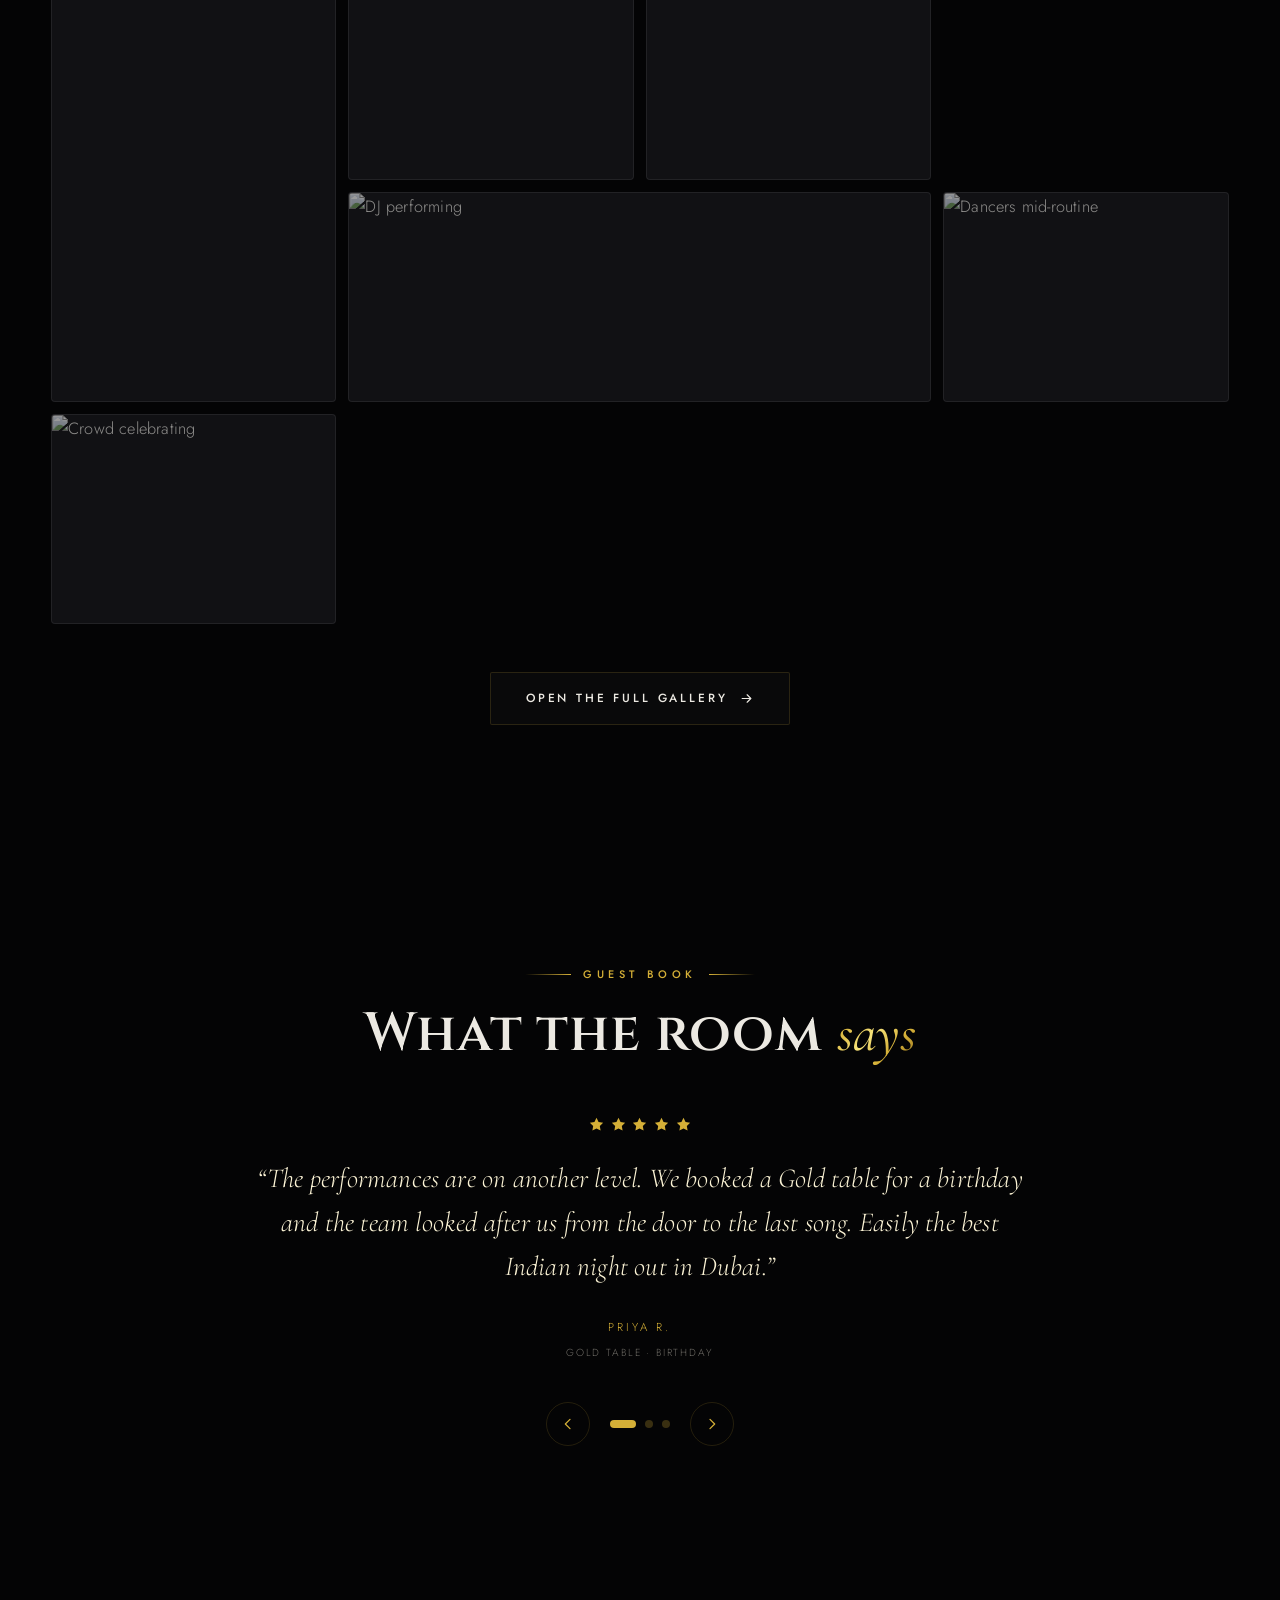
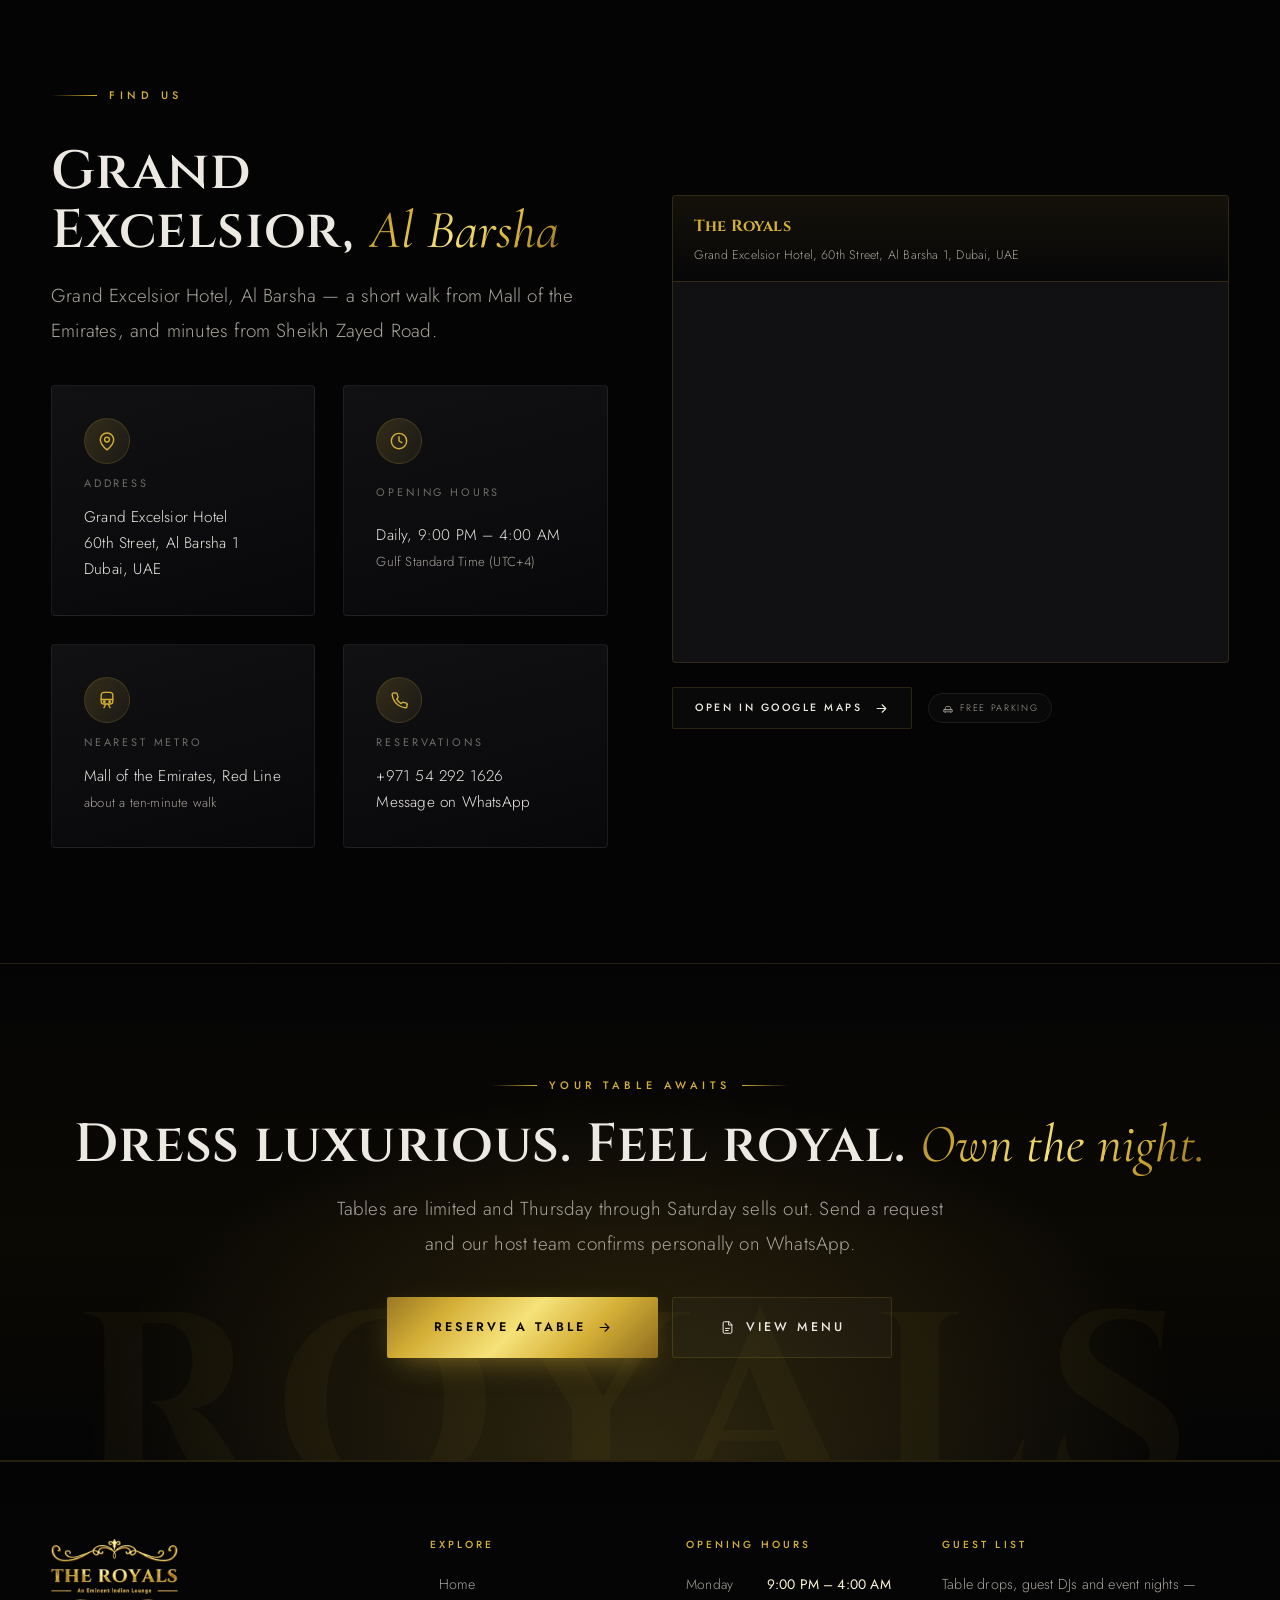
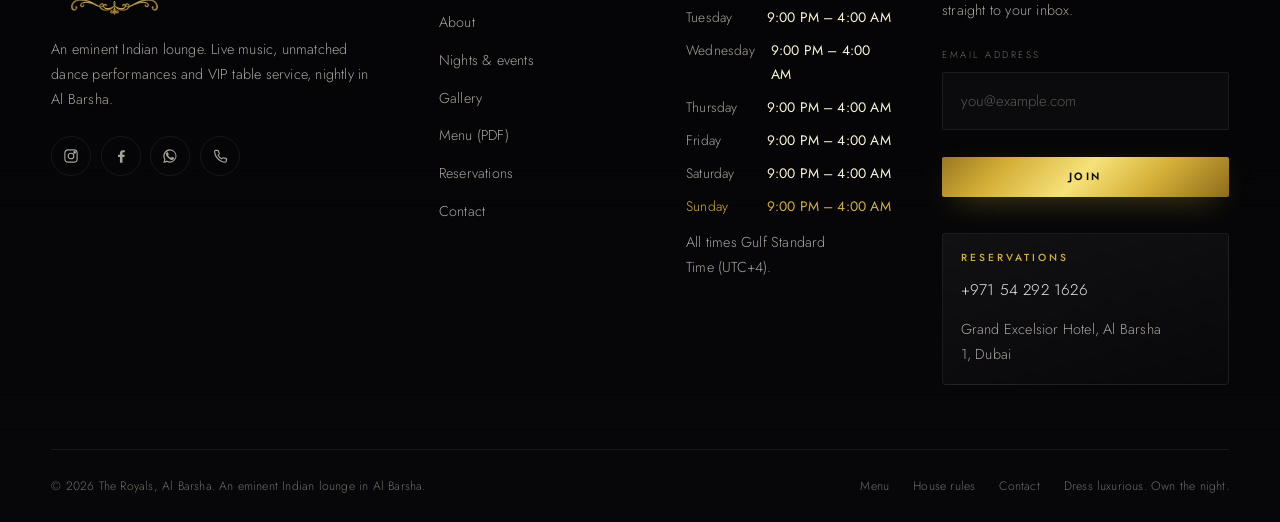
==== commit 70b3aeda: "Add the venue's copy for Performances, The Experience, The Floor and The Week Gallery now opens diff" ====
--- a/index.html
+++ b/index.html
@@ -329,9 +329,14 @@
   <section class="section" id="experience">
     <div class="shell">
       <div class="section-head is-centered" data-reveal>
-        <span class="eyebrow is-centered">The experience</span>
-        <h2>Four reasons the room stays <span class="script gold-text">full</span></h2>
-        <p class="lead">Every element of the night is produced — the stage, the sound, the service and the seating.</p>
+        <span class="eyebrow eyebrow--lg is-centered">The Experience</span>
+        <h2>Why the night <span class="script gold-text">never stops</span></h2>
+        <p class="lead">Every element of the evening is thoughtfully produced and meticulously curated —
+          from the commanding stage and immersive sound to impeccable service and sophisticated seating.</p>
+        <p class="section-head__more">At The Royals, every detail is designed to create the perfect
+          balance of entertainment, elegance, comfort and energy.</p>
+        <p class="section-head__more">Because a truly exceptional night is not simply experienced.
+          <em>It is carefully crafted.</em></p>
       </div>
 
       <div class="grid g-4">
@@ -370,9 +375,17 @@
   <section class="section" id="reels">
     <div class="shell">
       <div class="section-head is-centered" data-reveal>
-        <span class="eyebrow is-centered">Straight from the floor</span>
-        <h2>A night at <span class="script gold-text">The Royals</span></h2>
-        <p class="lead">Filmed on our own stage in Al Barsha. Each clip plays silently as you scroll.</p>
+        <span class="eyebrow eyebrow--lg is-centered">Straight From The Floor</span>
+        <h2>Where every performance <span class="script gold-text">comes alive</span></h2>
+        <p class="lead">At The Royals, entertainment moves beyond the stage and becomes part of the
+          atmosphere. Experience an extraordinary variety of live performances, each bringing its own
+          rhythm, character and energy to the night.</p>
+        <p class="section-head__more">From electrifying pole dancing and vibrant Punjabi Bhangra to
+          soulful live singing, intimate unplugged sessions, mesmerizing Sufi performances, captivating
+          solo and group dances, and breathtaking acrobatics — every performance is carefully curated
+          to keep the energy flowing.</p>
+        <p class="section-head__more">Different rhythms. Different expressions.
+          <em>One unforgettable experience.</em></p>
       </div>
 
       <div class="reels" data-reveal>
@@ -441,9 +454,14 @@
   <section class="section" id="lineup">
     <div class="shell">
       <div class="section-head is-centered" data-reveal>
-        <span class="eyebrow is-centered">The week</span>
-        <h2>Seven nights, <span class="script gold-text">seven moods</span></h2>
-        <p class="lead">Tonight's tab opens by default, on Dubai time. Pick any night to see how it runs.</p>
+        <span class="eyebrow eyebrow--lg is-centered">The Week</span>
+        <h2>Seven nights. <span class="script gold-text">Endless experiences.</span></h2>
+        <p class="lead">Every night at The Royals has its own character, energy and rhythm.</p>
+        <p class="section-head__more">From Desi nights and Bollywood anthems to live singing, unplugged
+          sessions, Sufi evenings, Punjabi Bhangra, dance performances and high-energy weekend
+          celebrations, our weekly programming is designed to give every night a reason to stay out
+          a little longer.</p>
+        <p class="section-head__more"><em>One destination. Different moods. Unforgettable nights.</em></p>
       </div>
 
       <div class="tabs" data-tabs="#lineup-panels" role="tablist" aria-label="Weekly line-up" data-reveal>
--- a/assets/css/style.css
+++ b/assets/css/style.css
@@ -2596,3 +2596,45 @@
   opacity: .6;
 }
 .drawer__sub:hover { color: var(--gold); gap: .9rem; }
+
+/* --------------------------------------------------------------------------
+   46. View-specific opening copy on the gallery
+   The first paragraph keeps the .lead treatment; the ones after it step down
+   so a three-paragraph opening still reads as one block rather than a wall.
+   -------------------------------------------------------------------------- */
+.view-copy__more {
+  max-width: 62ch;
+  margin: .9rem auto 0;
+  font-size: clamp(.9rem, 1.1vw, .98rem);
+  line-height: 1.8;
+  color: var(--text-soft);
+}
+
+/* --------------------------------------------------------------------------
+   47. Large eyebrow, and the follow-on paragraphs under a section heading
+   -------------------------------------------------------------------------- */
+.eyebrow--lg {
+  font-size: clamp(.88rem, 1.6vw, 1.2rem);
+  font-weight: 400;
+  letter-spacing: .34em;
+  margin-bottom: 1.5rem;
+  color: var(--gold);
+}
+.eyebrow--lg::before,
+.eyebrow--lg::after { width: clamp(28px, 6vw, 74px); }
+
+/* second and third paragraphs of an intro: present, but stepped down from the lead */
+.section-head__more,
+.view-copy__more {
+  max-width: 62ch;
+  margin: .9rem auto 0;
+  font-size: clamp(.9rem, 1.1vw, .98rem);
+  line-height: 1.8;
+  color: var(--text-soft);
+}
+.section-head__more em {
+  font-family: var(--font-serif);
+  font-style: italic;
+  font-size: 1.12em;
+  color: var(--gold-pale);
+}
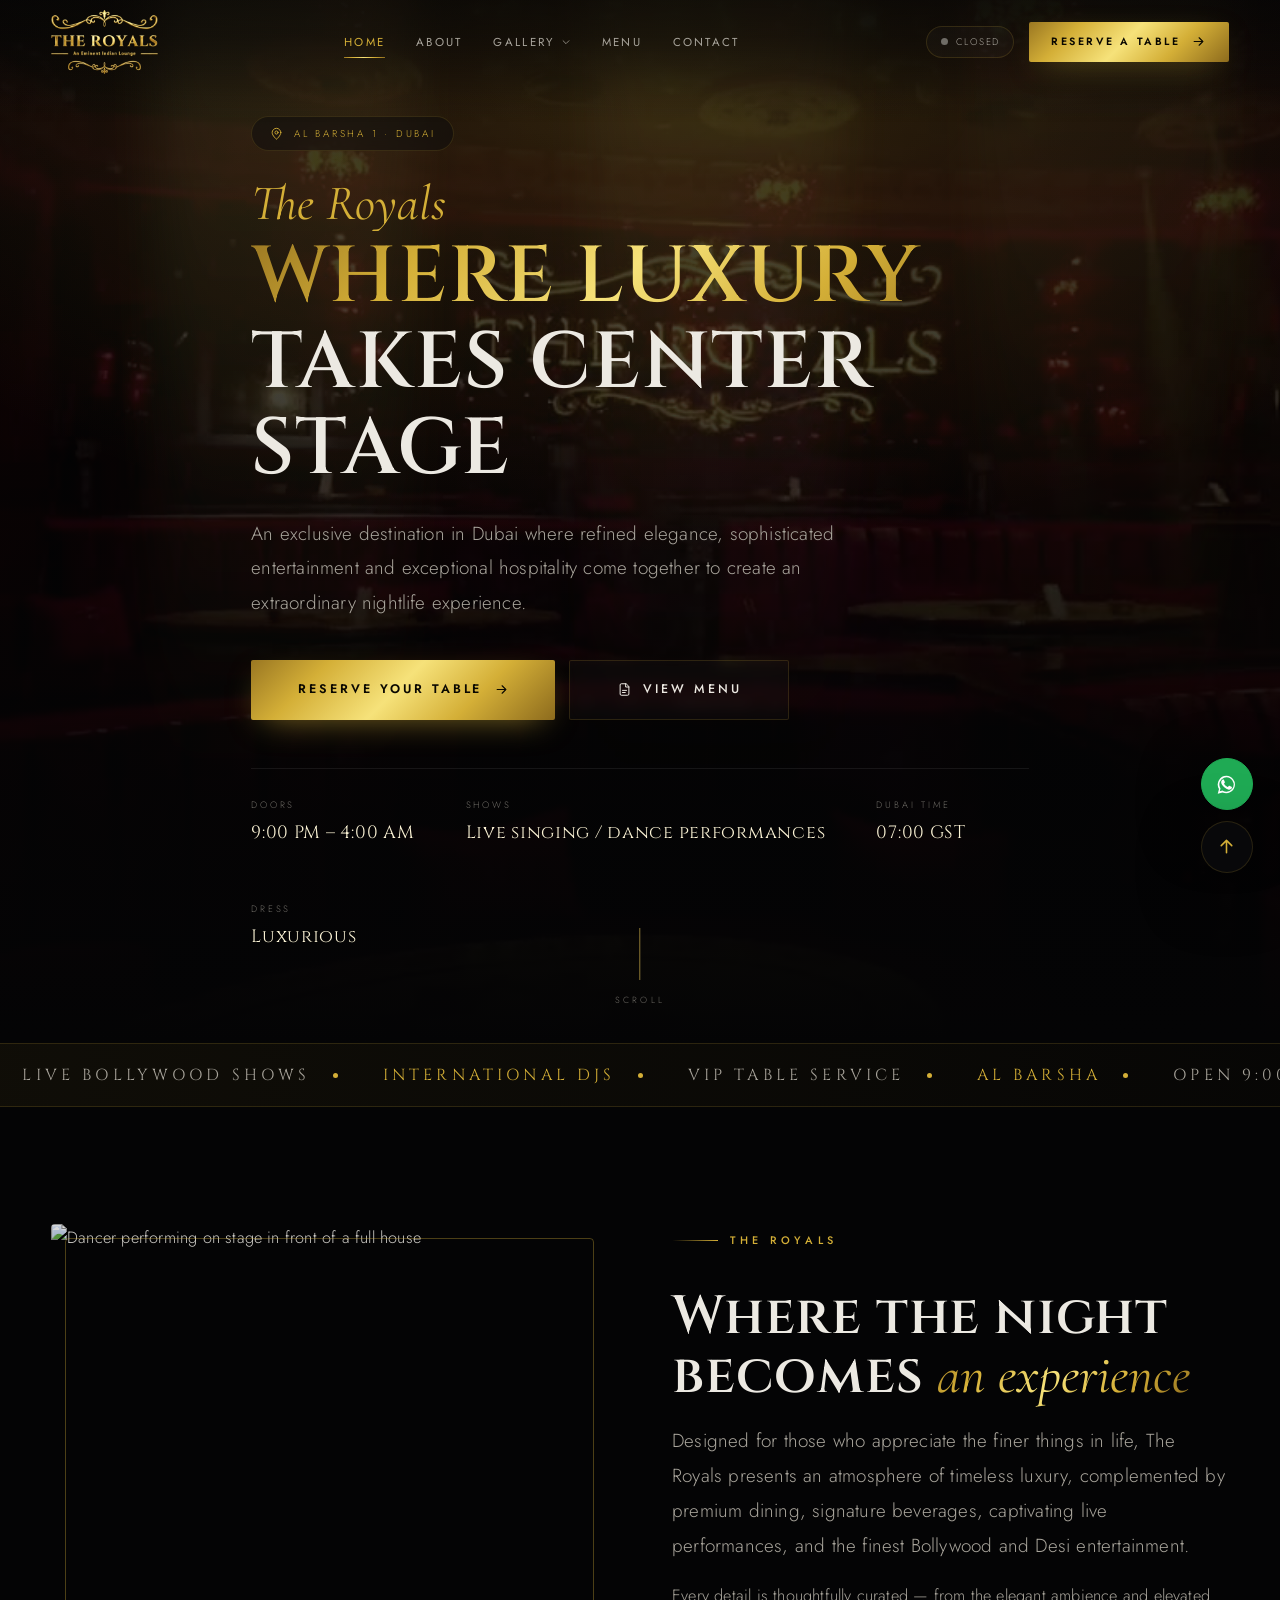
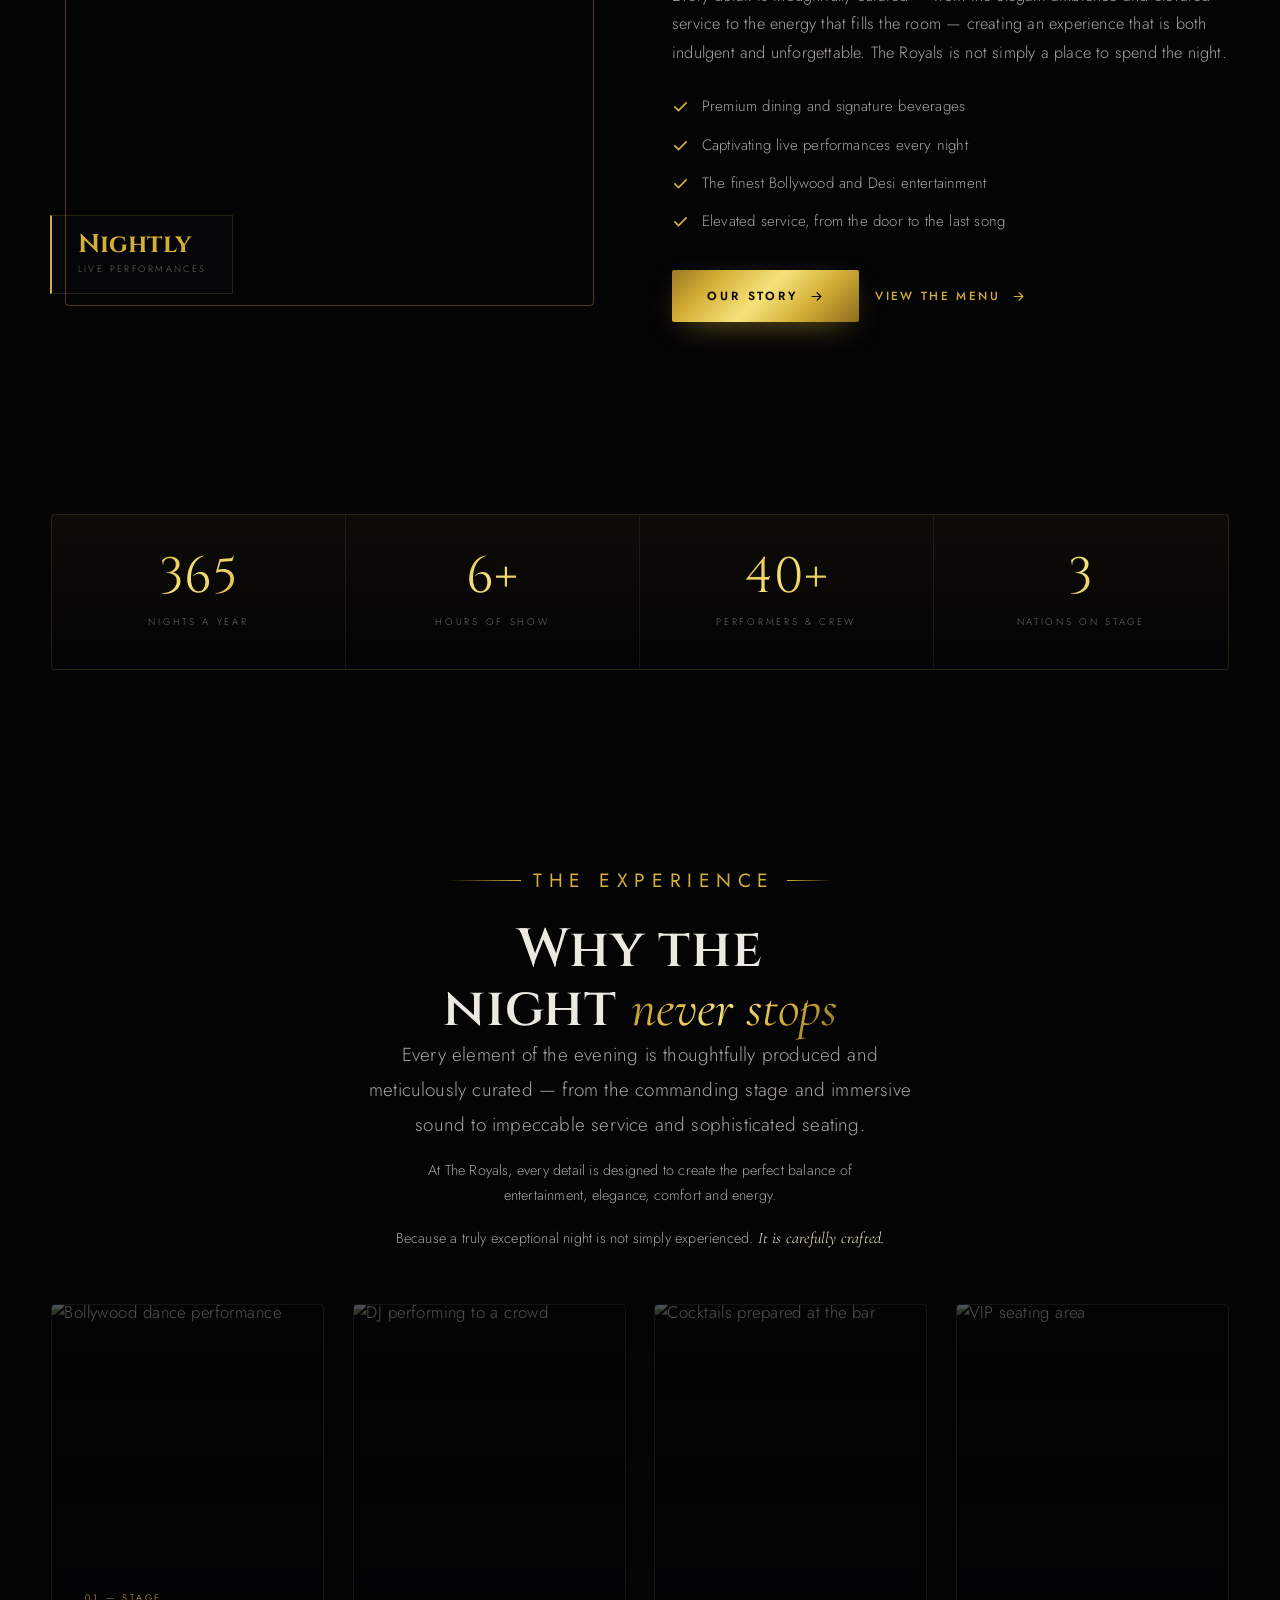
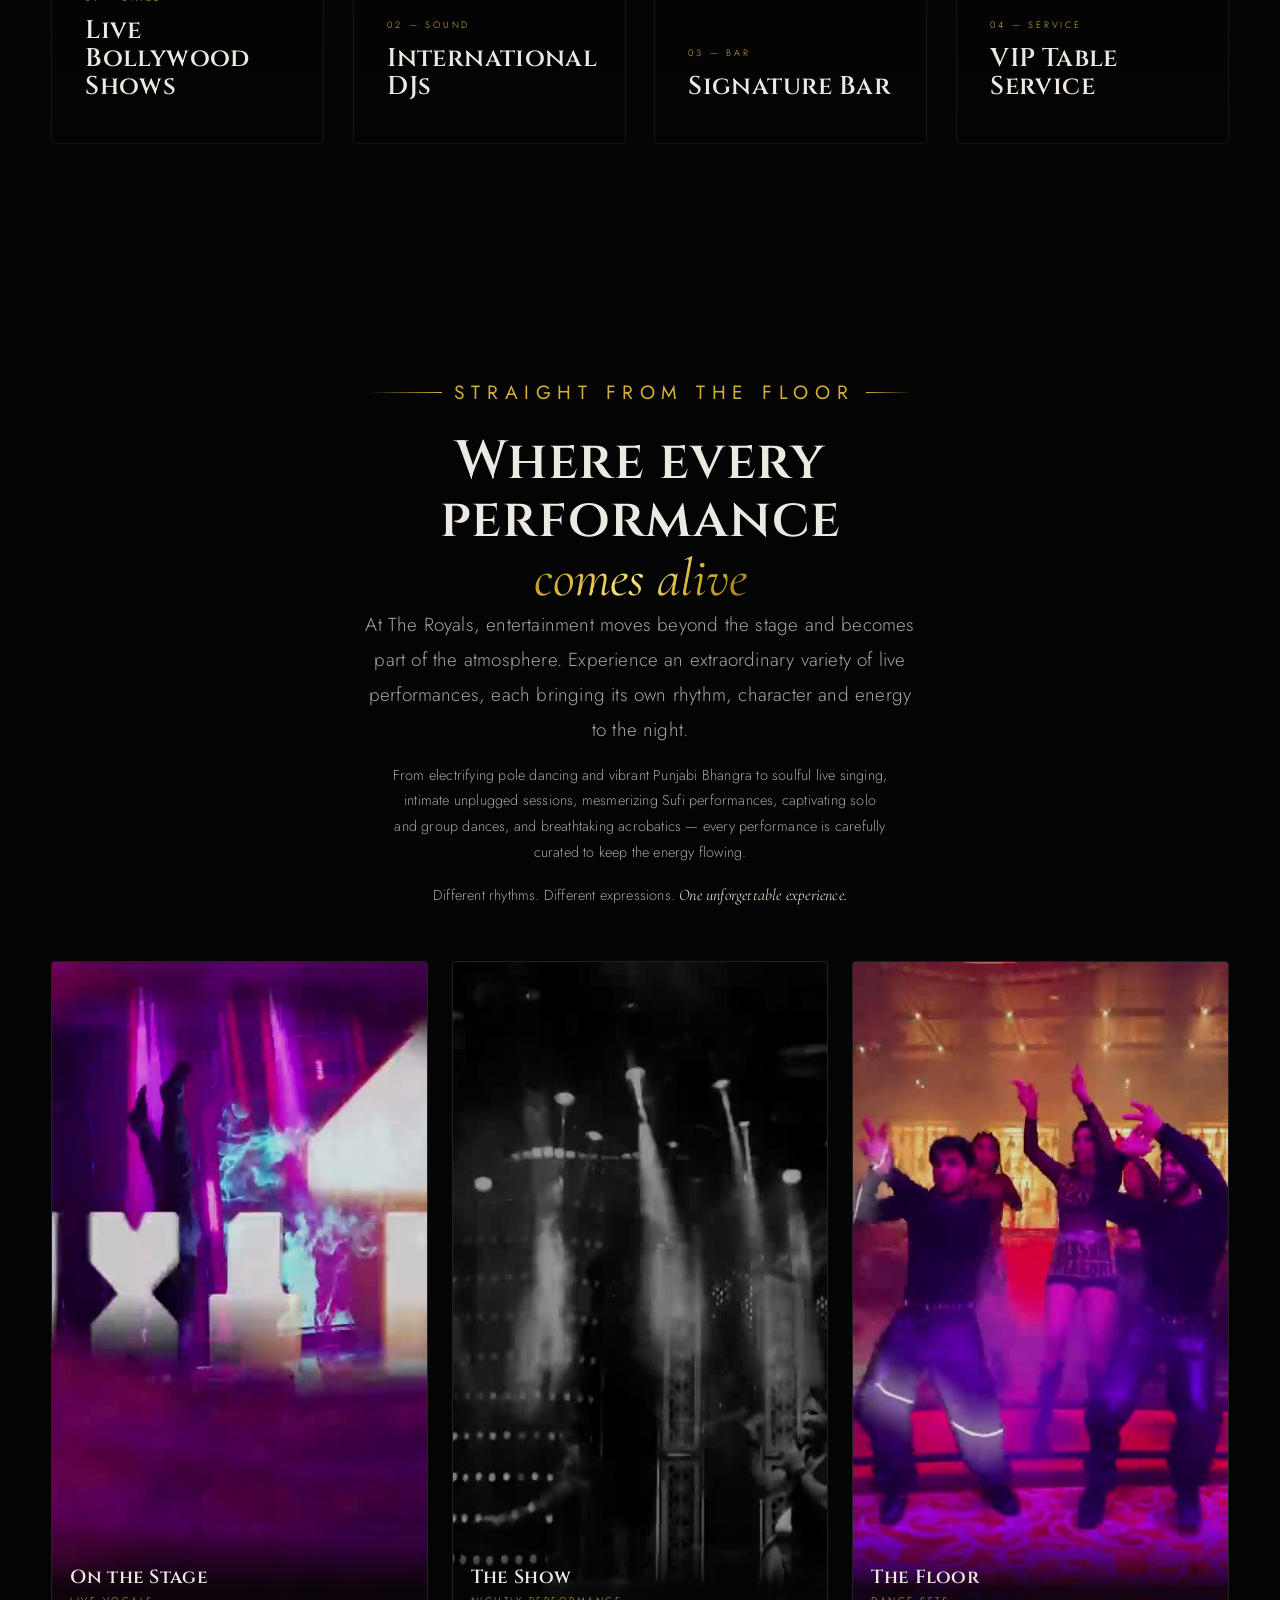
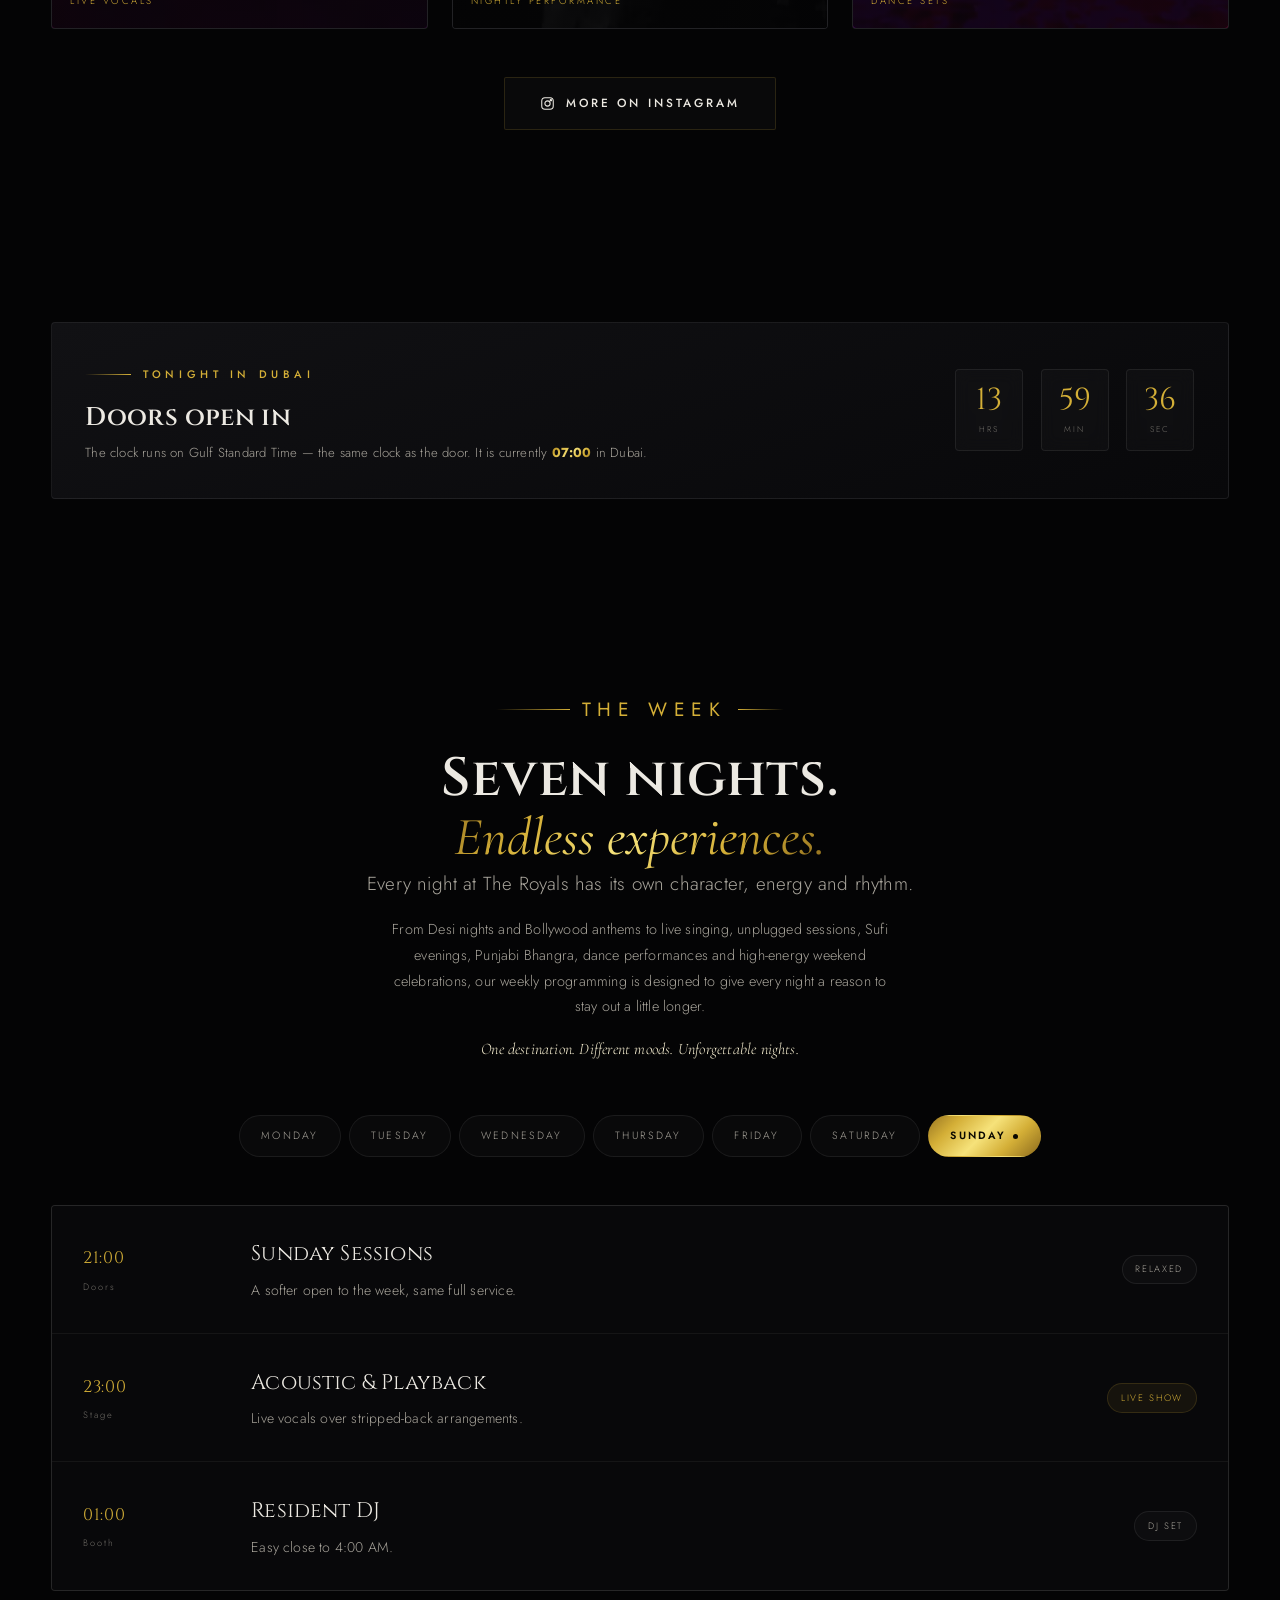
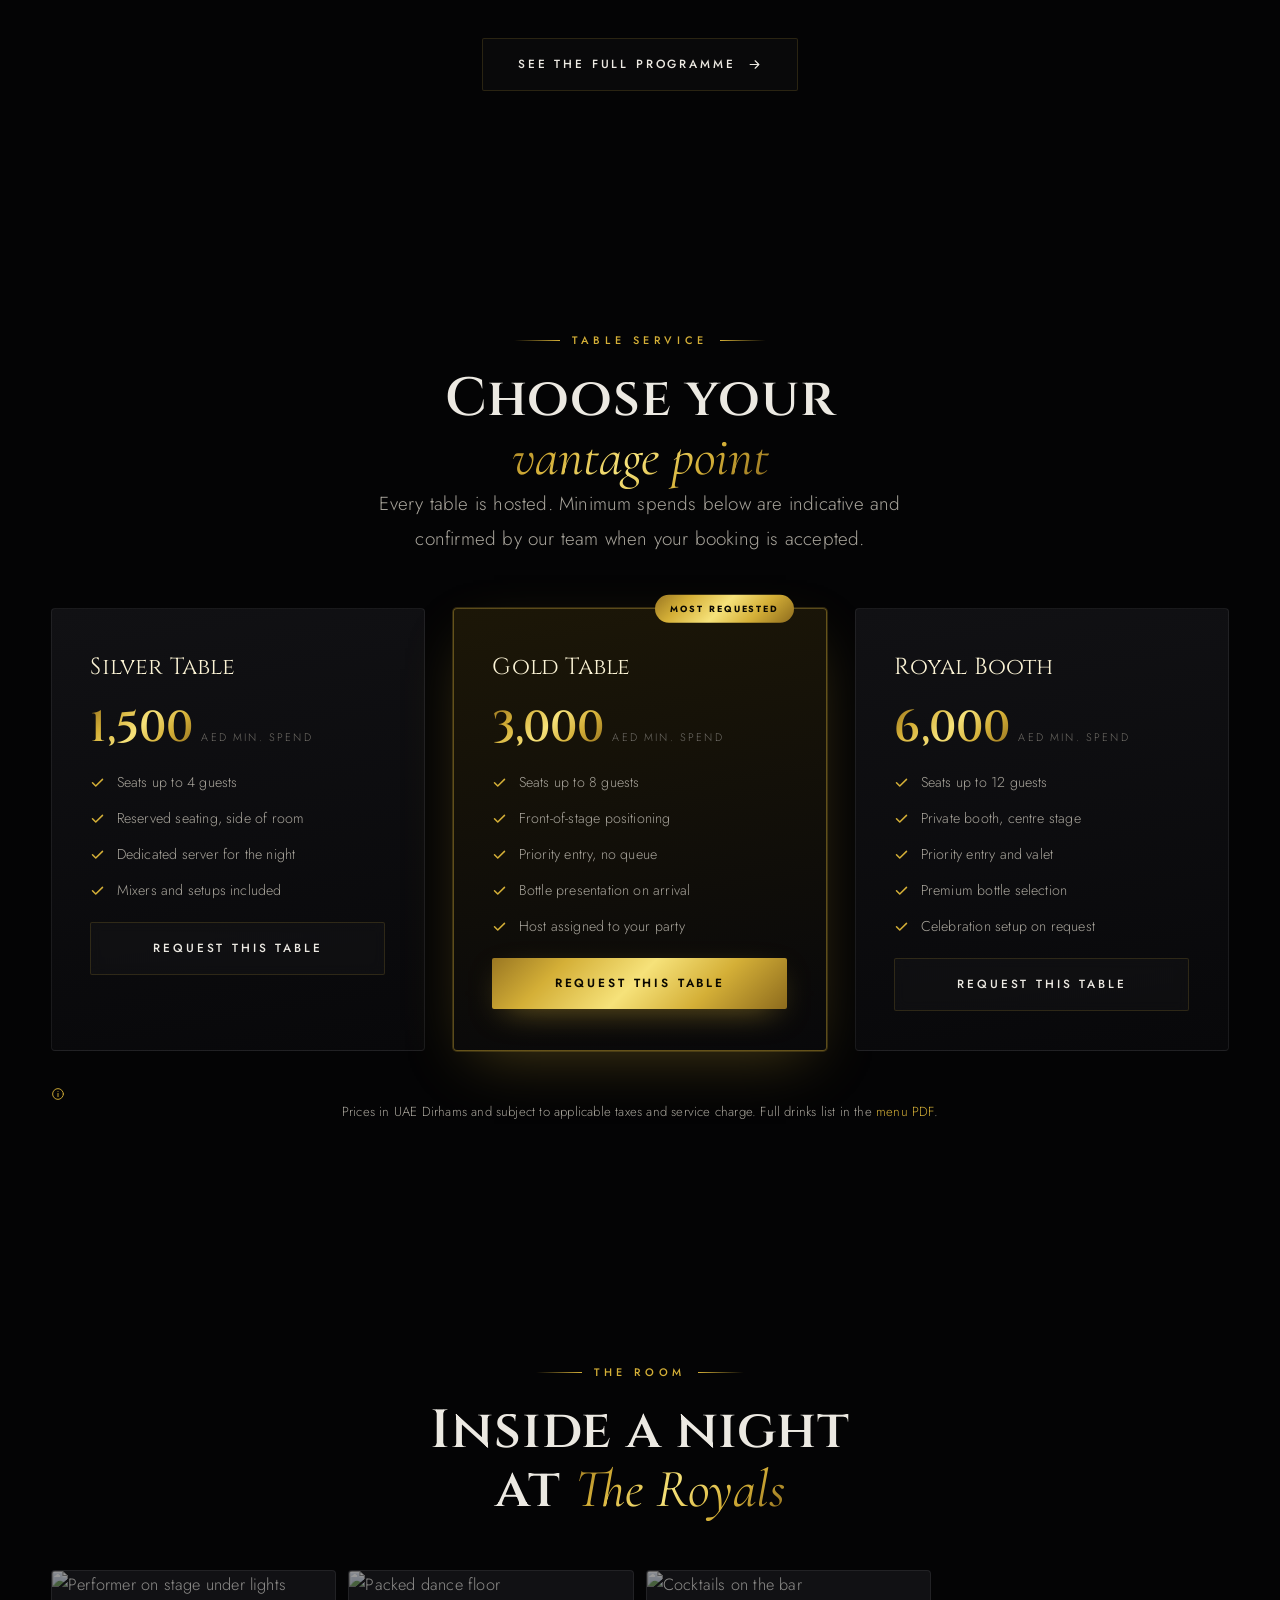
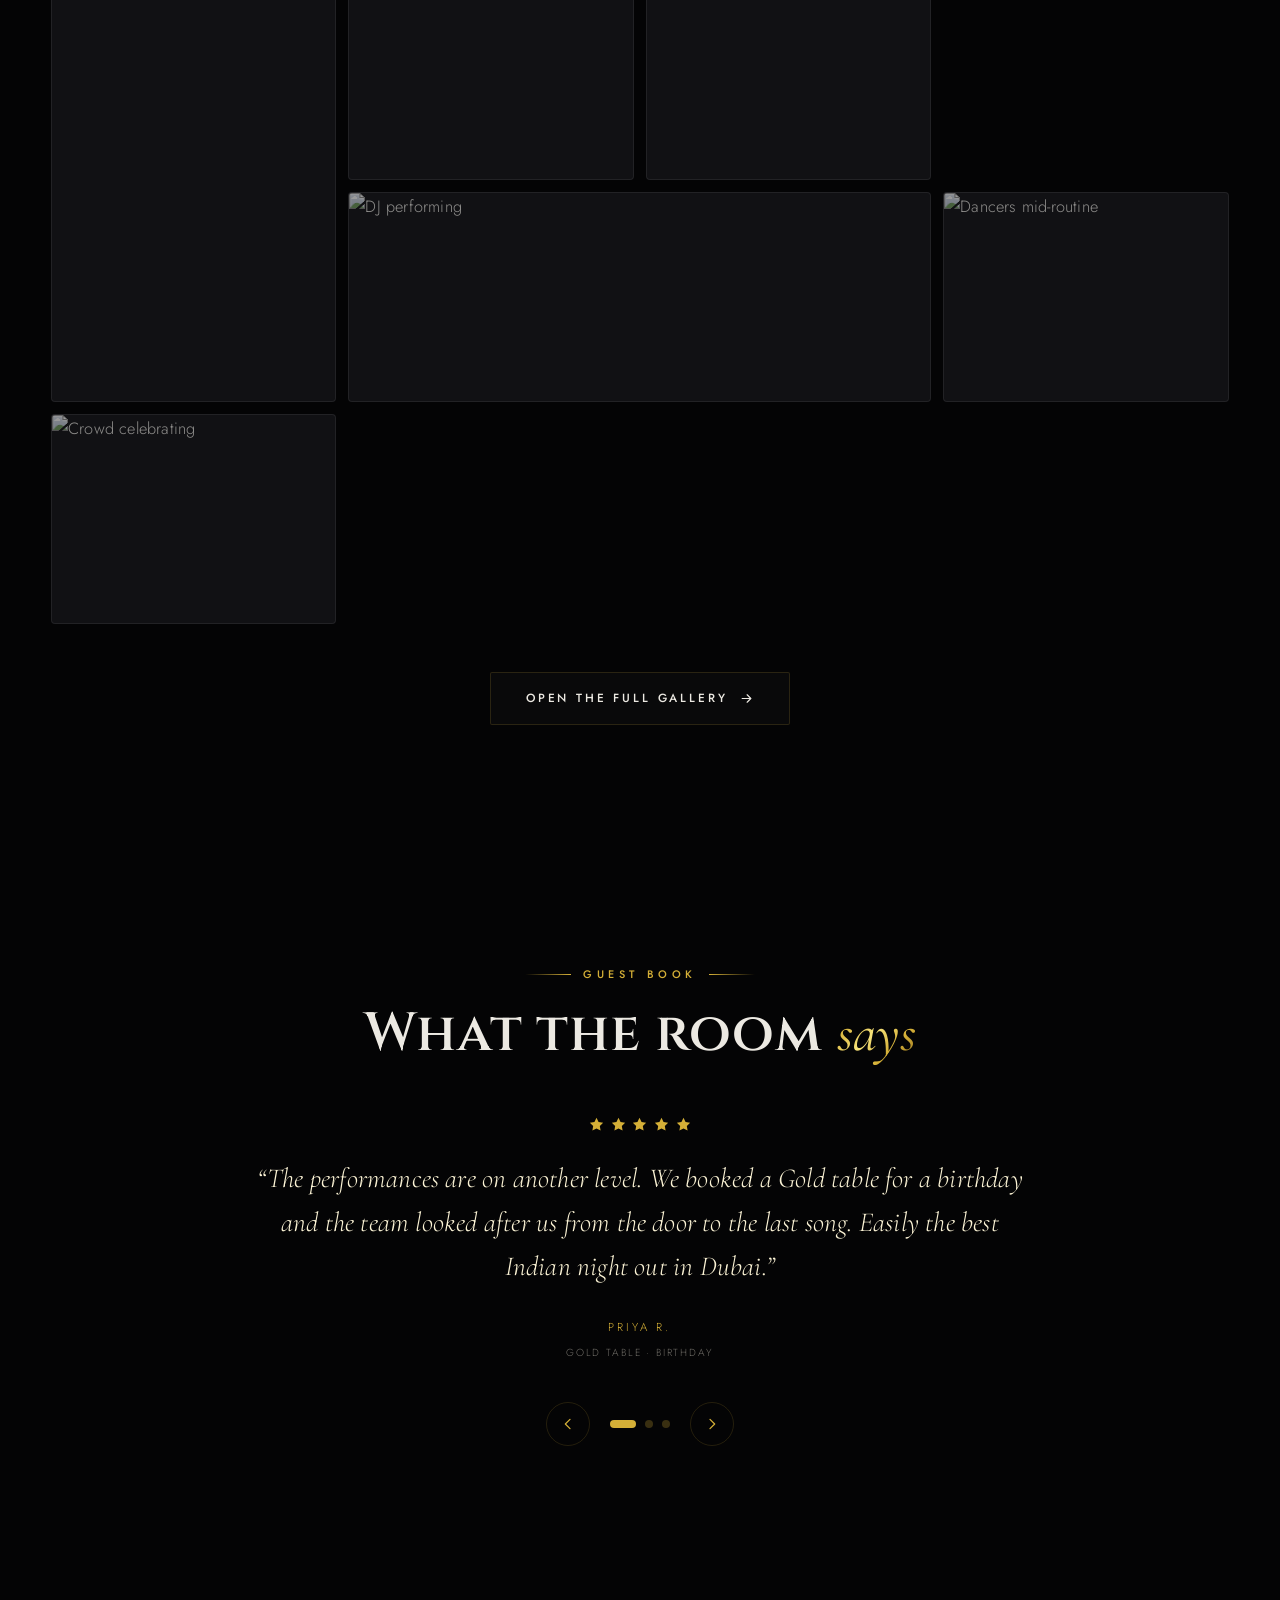
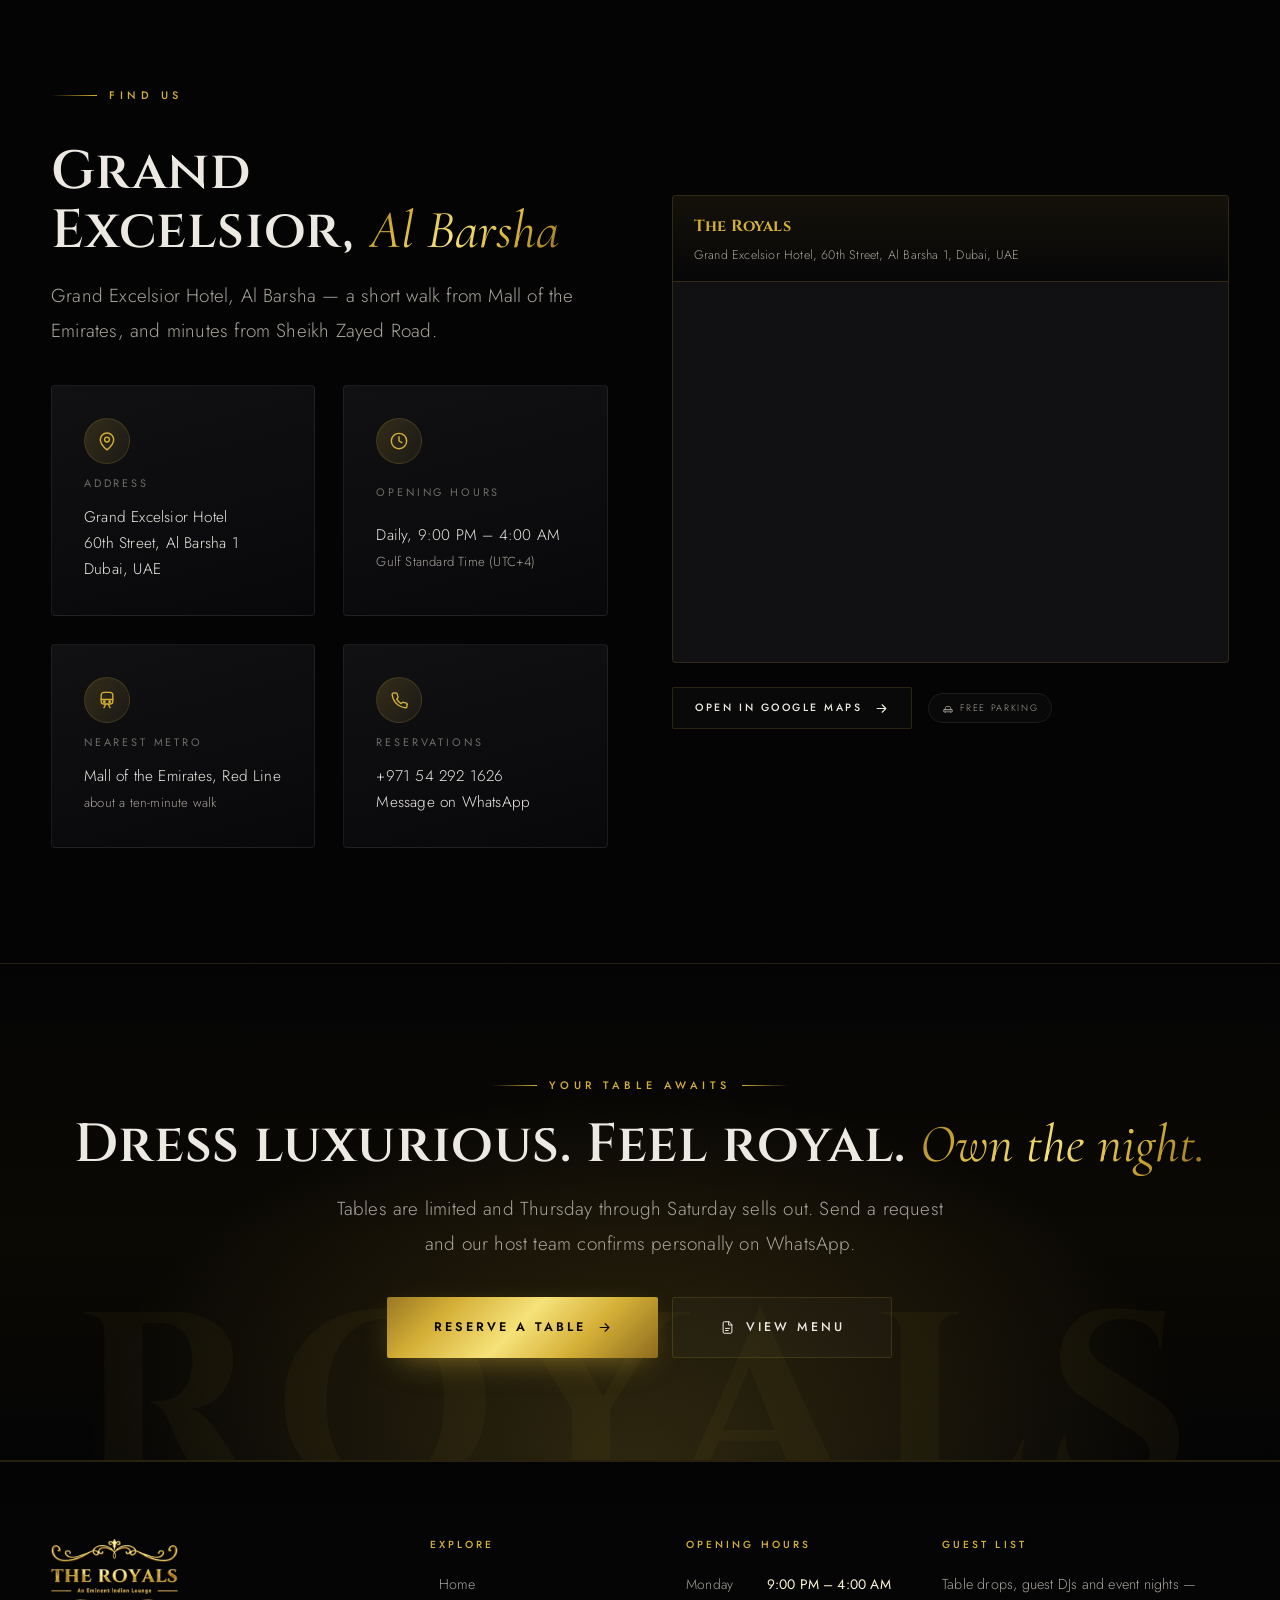
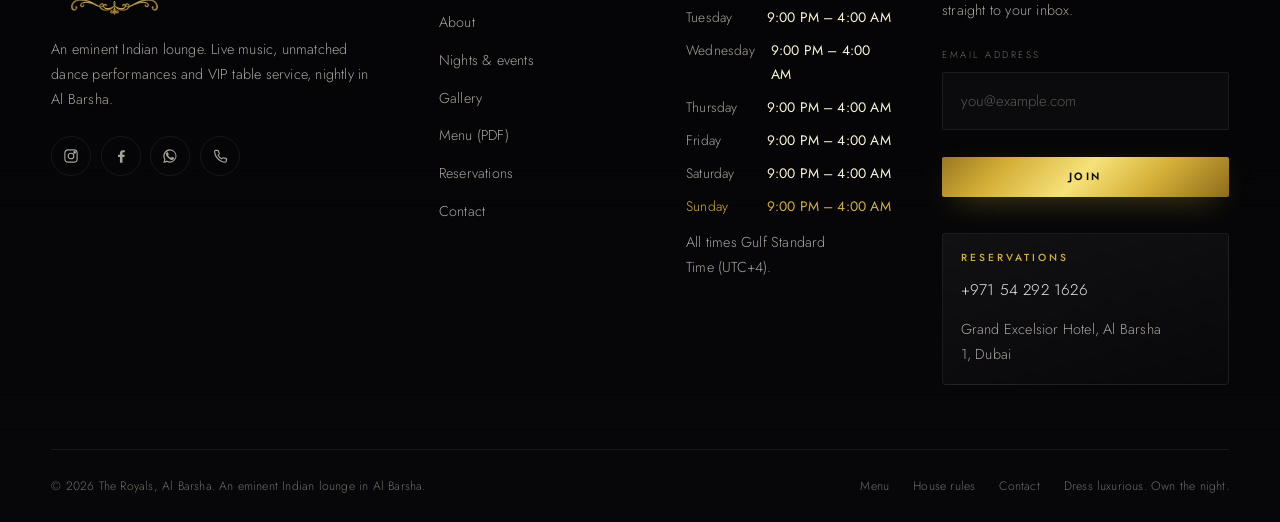
==== commit 50915ee6: "Stamp media URLs so a replaced file is never served from cache Everything under /assets was set immu" ====
--- a/index.html
+++ b/index.html
@@ -14,11 +14,11 @@
 <meta property="og:title" content="The Royals — An Eminent Indian Lounge">
 <meta property="og:description" content="Live Bollywood performances, international DJs and VIP tables in Al Barsha. Doors 9:00 PM – 4:00 AM, nightly.">
 <meta property="og:locale" content="en_AE">
-<meta property="og:image" content="https://the-kings-seven.vercel.app/assets/img/hero-poster.jpg">
+<meta property="og:image" content="https://the-kings-seven.vercel.app/assets/img/hero-poster.jpg?v=38ae2927">
 <meta name="twitter:card" content="summary_large_image">
 
-<link rel="icon" href="assets/img/favicon.png" type="image/png" sizes="64x64">
-<link rel="apple-touch-icon" href="assets/img/apple-touch-icon.png">
+<link rel="icon" href="assets/img/favicon.png?v=74408001" type="image/png" sizes="64x64">
+<link rel="apple-touch-icon" href="assets/img/apple-touch-icon.png?v=4471e634">
 
 <link rel="preconnect" href="https://fonts.googleapis.com">
 <link rel="preconnect" href="https://fonts.gstatic.com" crossorigin>
@@ -95,7 +95,7 @@
 <!-- ===================== PRELOADER ===================== -->
 <div class="preloader">
   <div class="preloader__inner">
-    <img class="preloader__logo" src="assets/img/logo-royals-lg.png"
+    <img class="preloader__logo" src="assets/img/logo-royals-lg.png?v=7db8a831"
          alt="" width="460" height="300" fetchpriority="high">
     <div class="preloader__bar"><span></span></div>
   </div>
@@ -115,7 +115,7 @@
 <header class="header">
   <div class="shell header__inner">
     <a class="brand" href="index.html" aria-label="The Royals, an eminent Indian lounge — home">
-      <img class="brand__logo" src="assets/img/logo-royals.png"
+      <img class="brand__logo" src="assets/img/logo-royals.png?v=0b7cb893"
            alt="The Royals" width="330" height="198" fetchpriority="high" decoding="async">
     </a>
 
@@ -191,8 +191,8 @@
       <!-- Silent looping footage from the venue's own stage. The source is attached
            by JS only on a large screen with motion allowed, so phones, data-saver
            users and reduced-motion users get the poster frame and no video download. -->
-      <video data-hero-video data-src="assets/video/hero.mp4"
-             poster="assets/img/hero-poster.jpg"
+      <video data-hero-video data-src="assets/video/hero.mp4?v=f582672d"
+             poster="assets/img/hero-poster.jpg?v=38ae2927"
              muted loop playsinline preload="none" aria-hidden="true" tabindex="-1"></video>
     </div>
     <div class="hero__scrim"></div>
@@ -390,8 +390,8 @@
 
       <div class="reels" data-reveal>
         <figure class="reel">
-          <video class="reel__video" data-reel data-src="assets/video/reel-1.mp4"
-                 poster="assets/img/reel-1-poster.jpg"
+          <video class="reel__video" data-reel data-src="assets/video/reel-1.mp4?v=3903390e"
+                 poster="assets/img/reel-1-poster.jpg?v=9f4921fe"
                  muted loop playsinline preload="none" aria-label="Live vocals on the stage at The Royals"></video>
           <figcaption class="reel__cap">
             <h3>On the Stage</h3>
@@ -400,8 +400,8 @@
         </figure>
 
         <figure class="reel">
-          <video class="reel__video" data-reel data-src="assets/video/reel-2.mp4"
-                 poster="assets/img/reel-2-poster.jpg"
+          <video class="reel__video" data-reel data-src="assets/video/reel-2.mp4?v=b5d1164c"
+                 poster="assets/img/reel-2-poster.jpg?v=f94cfc7d"
                  muted loop playsinline preload="none" aria-label="Nightly performance under the lighting rig"></video>
           <figcaption class="reel__cap">
             <h3>The Show</h3>
@@ -410,8 +410,8 @@
         </figure>
 
         <figure class="reel">
-          <video class="reel__video" data-reel data-src="assets/video/reel-3.mp4"
-                 poster="assets/img/reel-3-poster.jpg"
+          <video class="reel__video" data-reel data-src="assets/video/reel-3.mp4?v=2cf17bba"
+                 poster="assets/img/reel-3-poster.jpg?v=44da7d92"
                  muted loop playsinline preload="none" aria-label="Dancers performing on the floor"></video>
           <figcaption class="reel__cap">
             <h3>The Floor</h3>
@@ -792,7 +792,7 @@
     <div class="footer__grid">
       <div class="footer__col">
         <a class="brand brand--lg" href="index.html">
-          <img class="brand__logo" src="assets/img/logo-royals.png"
+          <img class="brand__logo" src="assets/img/logo-royals.png?v=0b7cb893"
                alt="The Royals" width="330" height="198" loading="lazy" decoding="async">
         </a>
         <p>An eminent Indian lounge. Live music, unmatched dance performances and VIP table service, nightly in Al Barsha.</p>
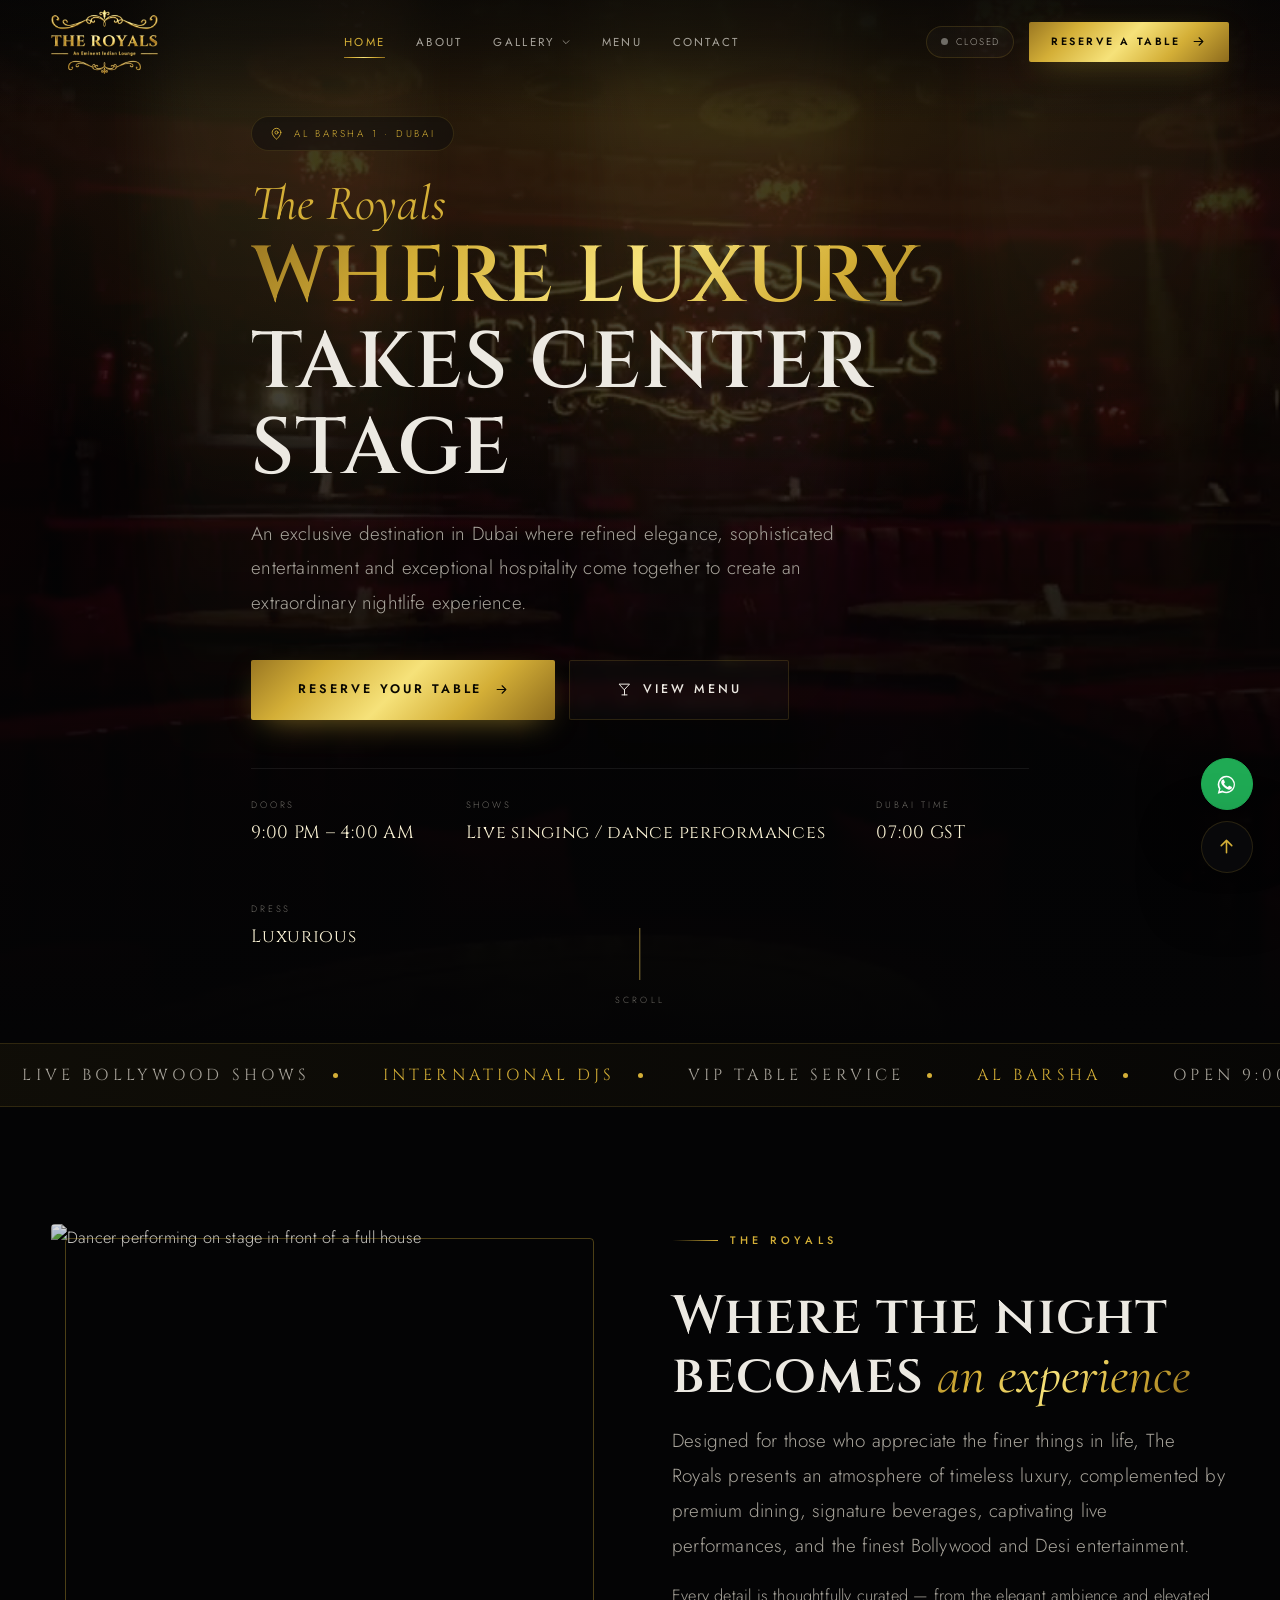
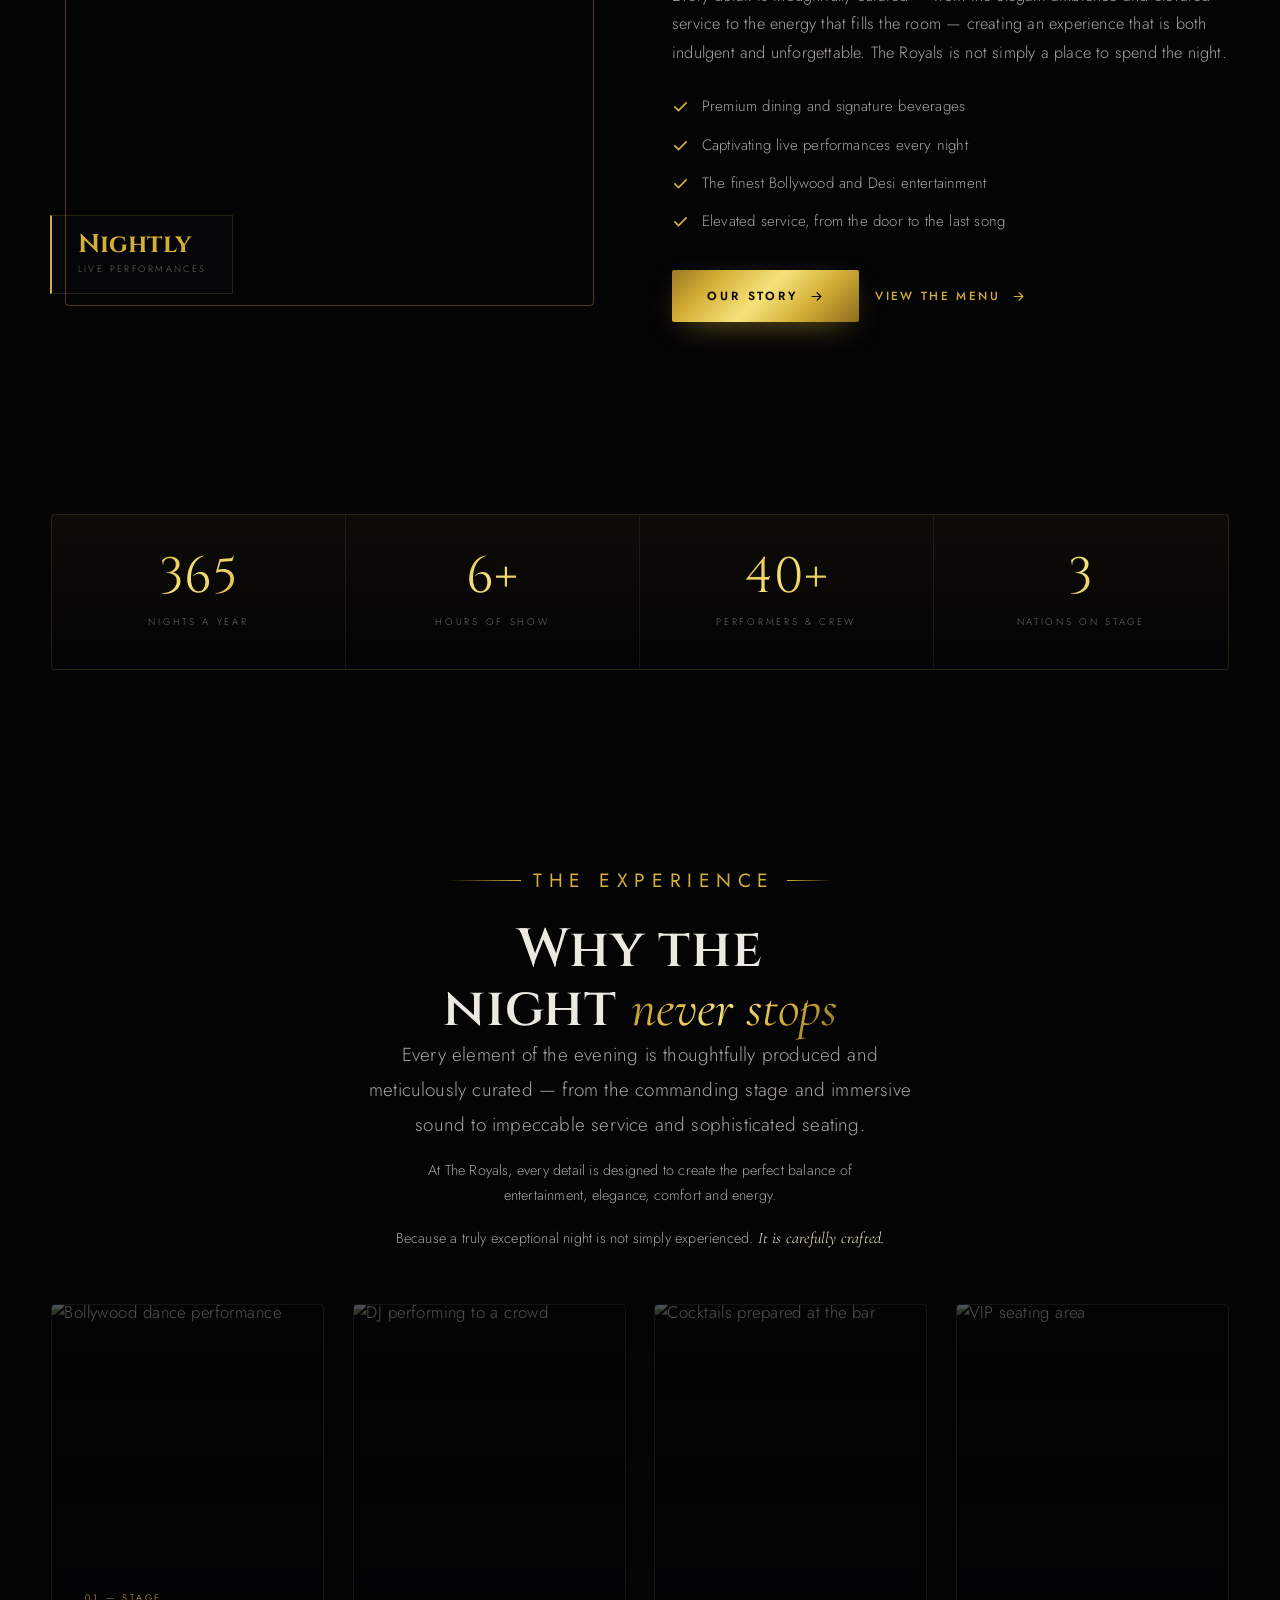
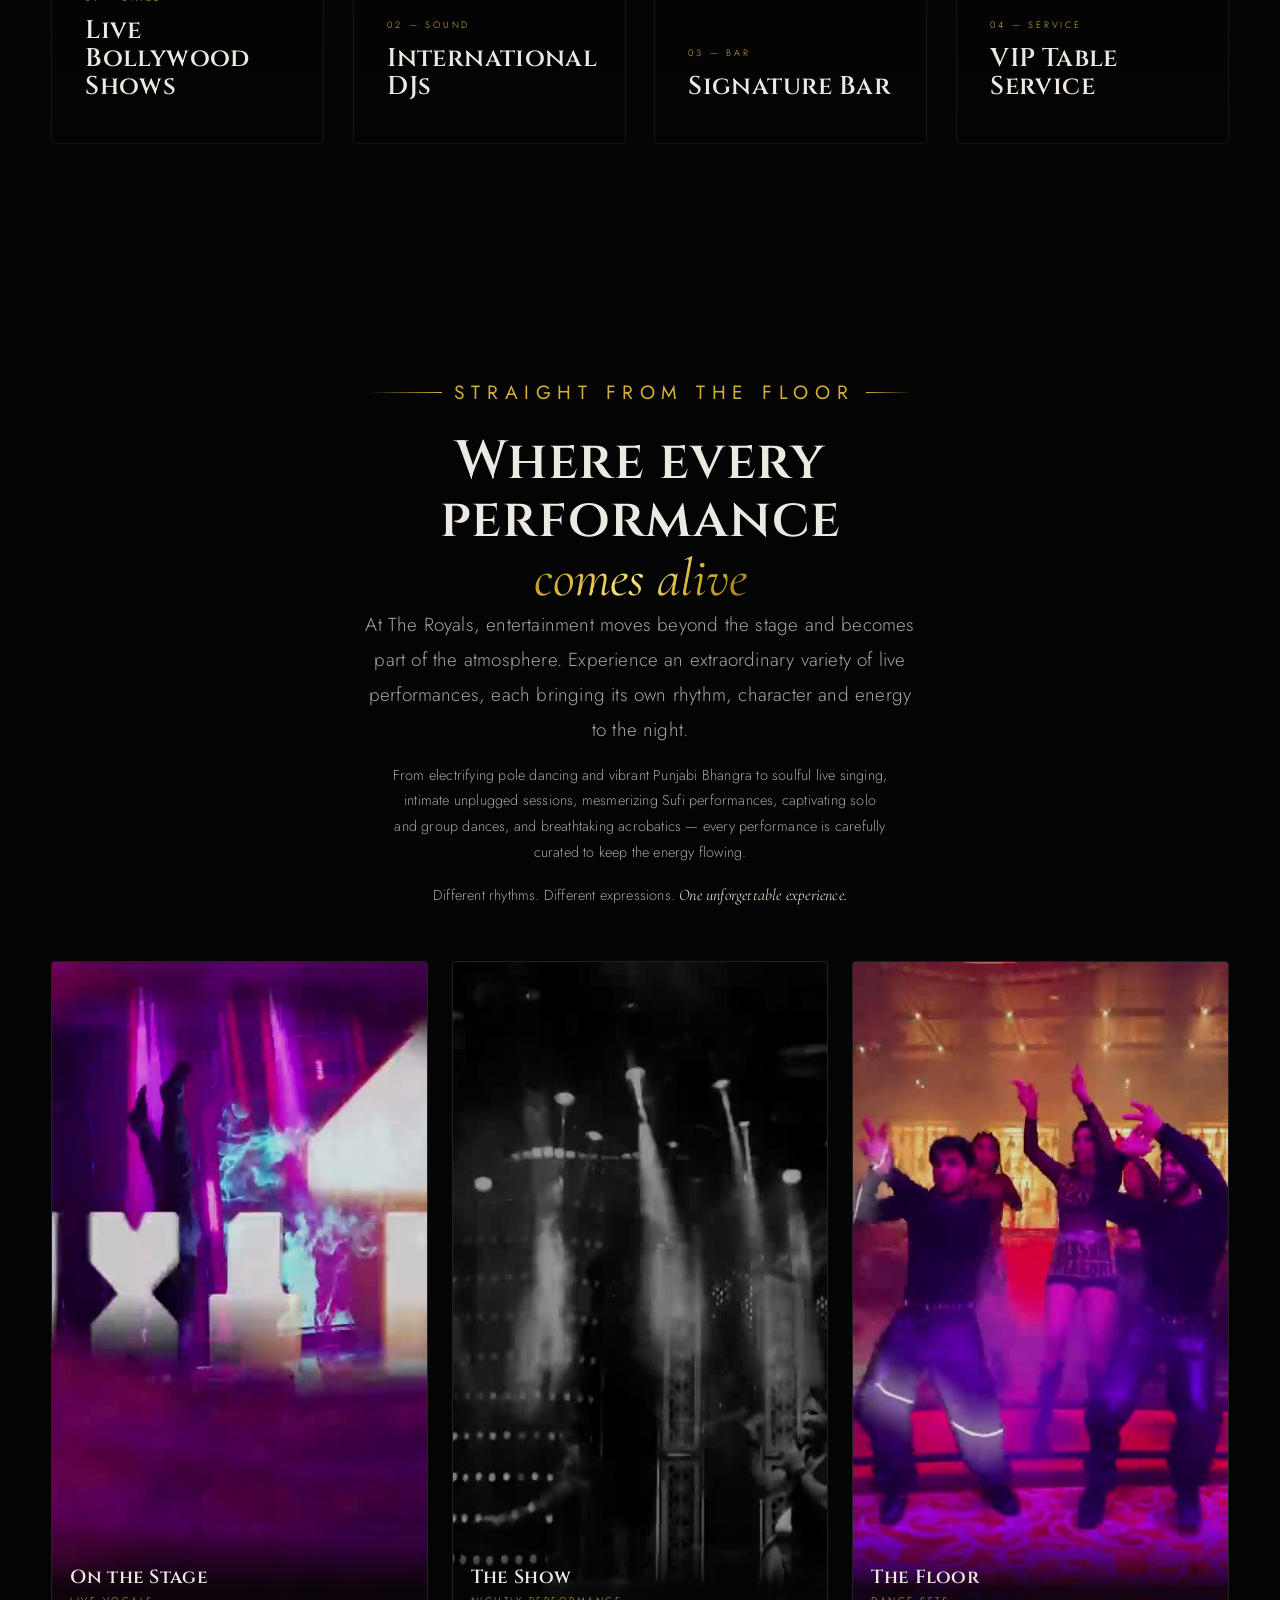
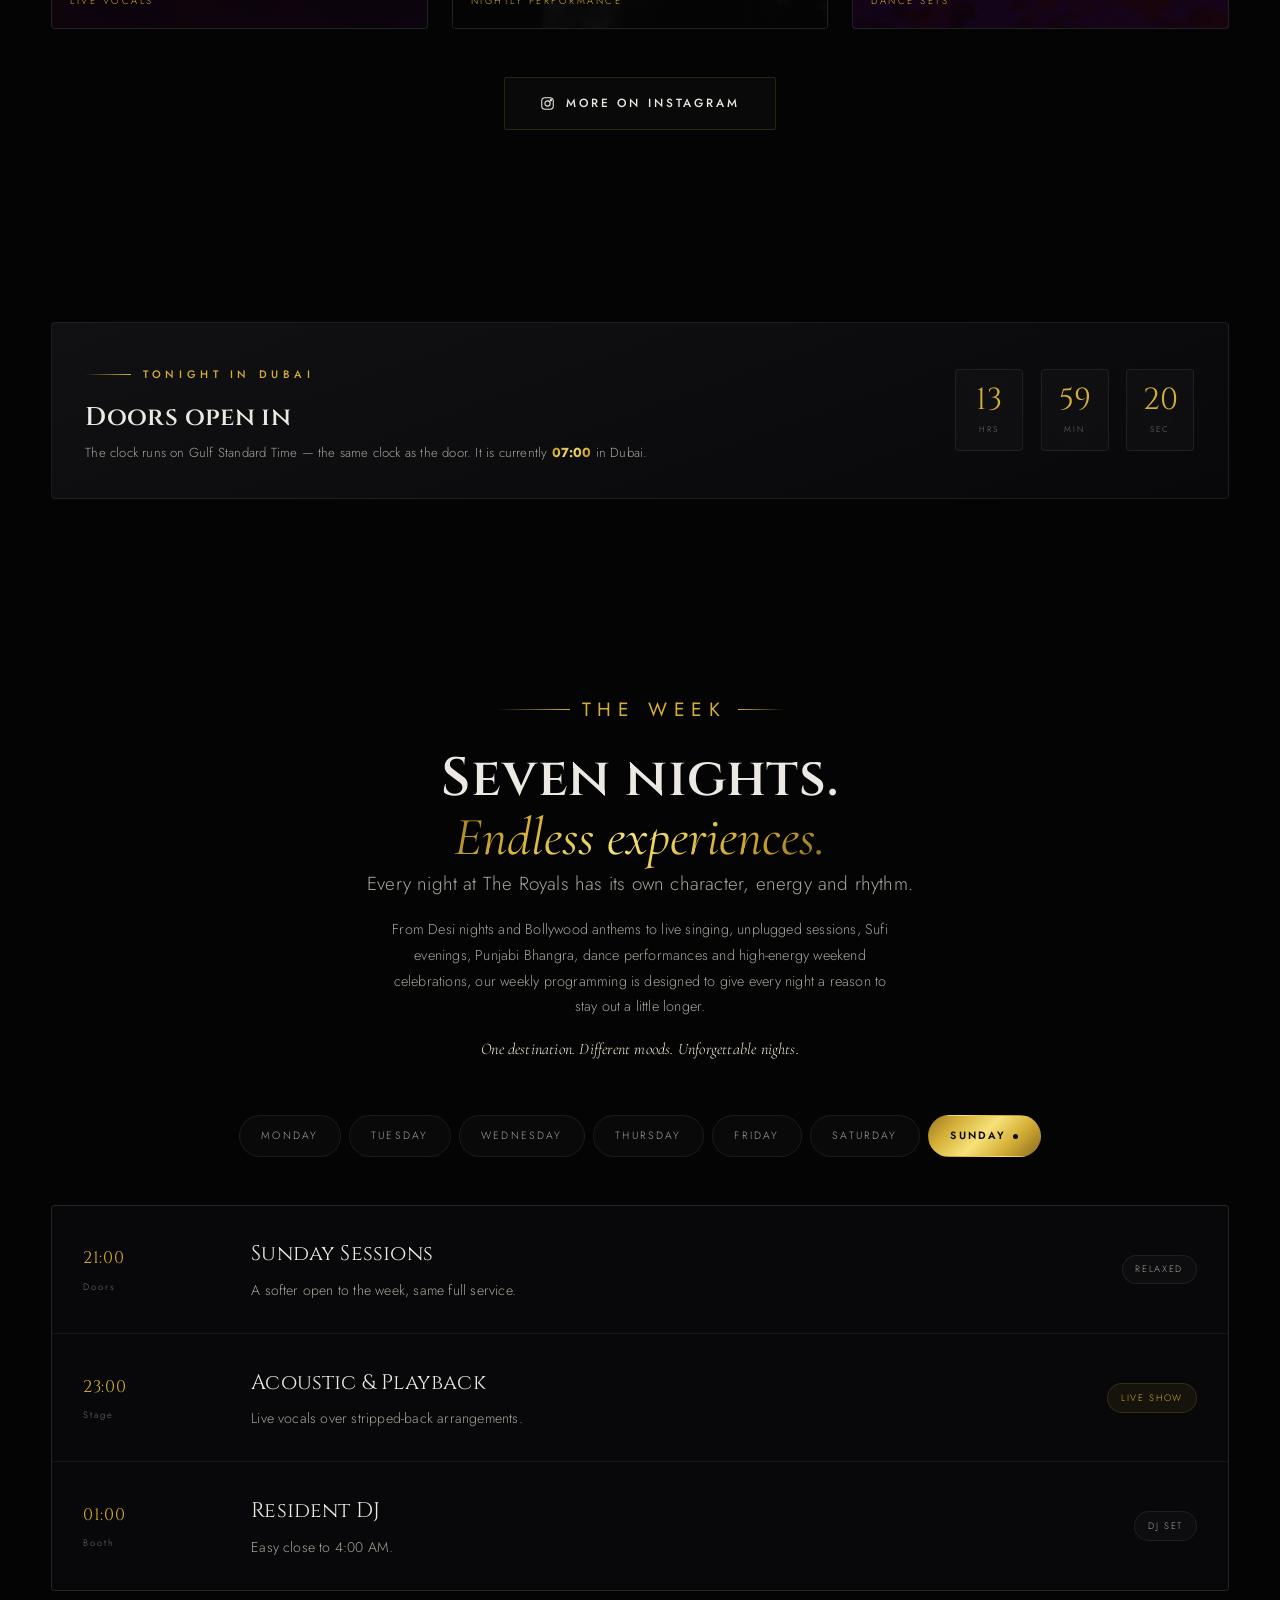
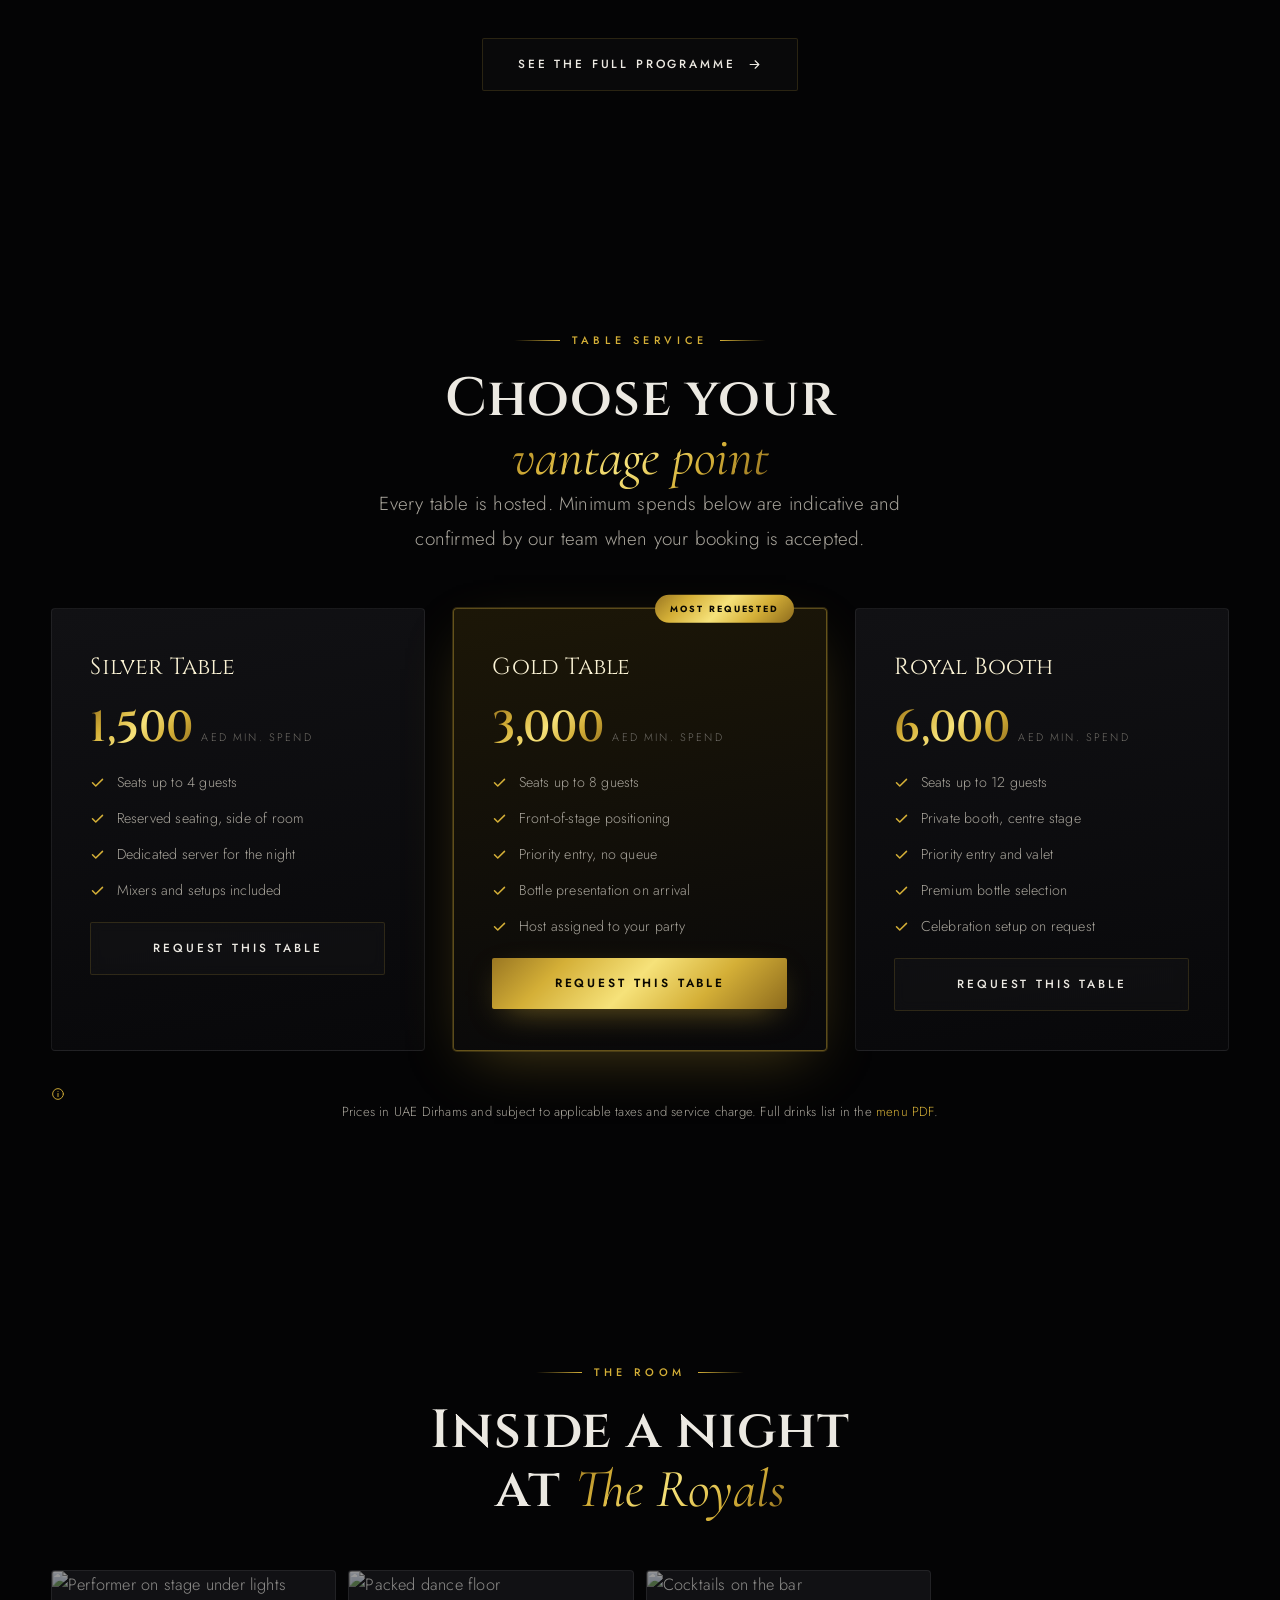
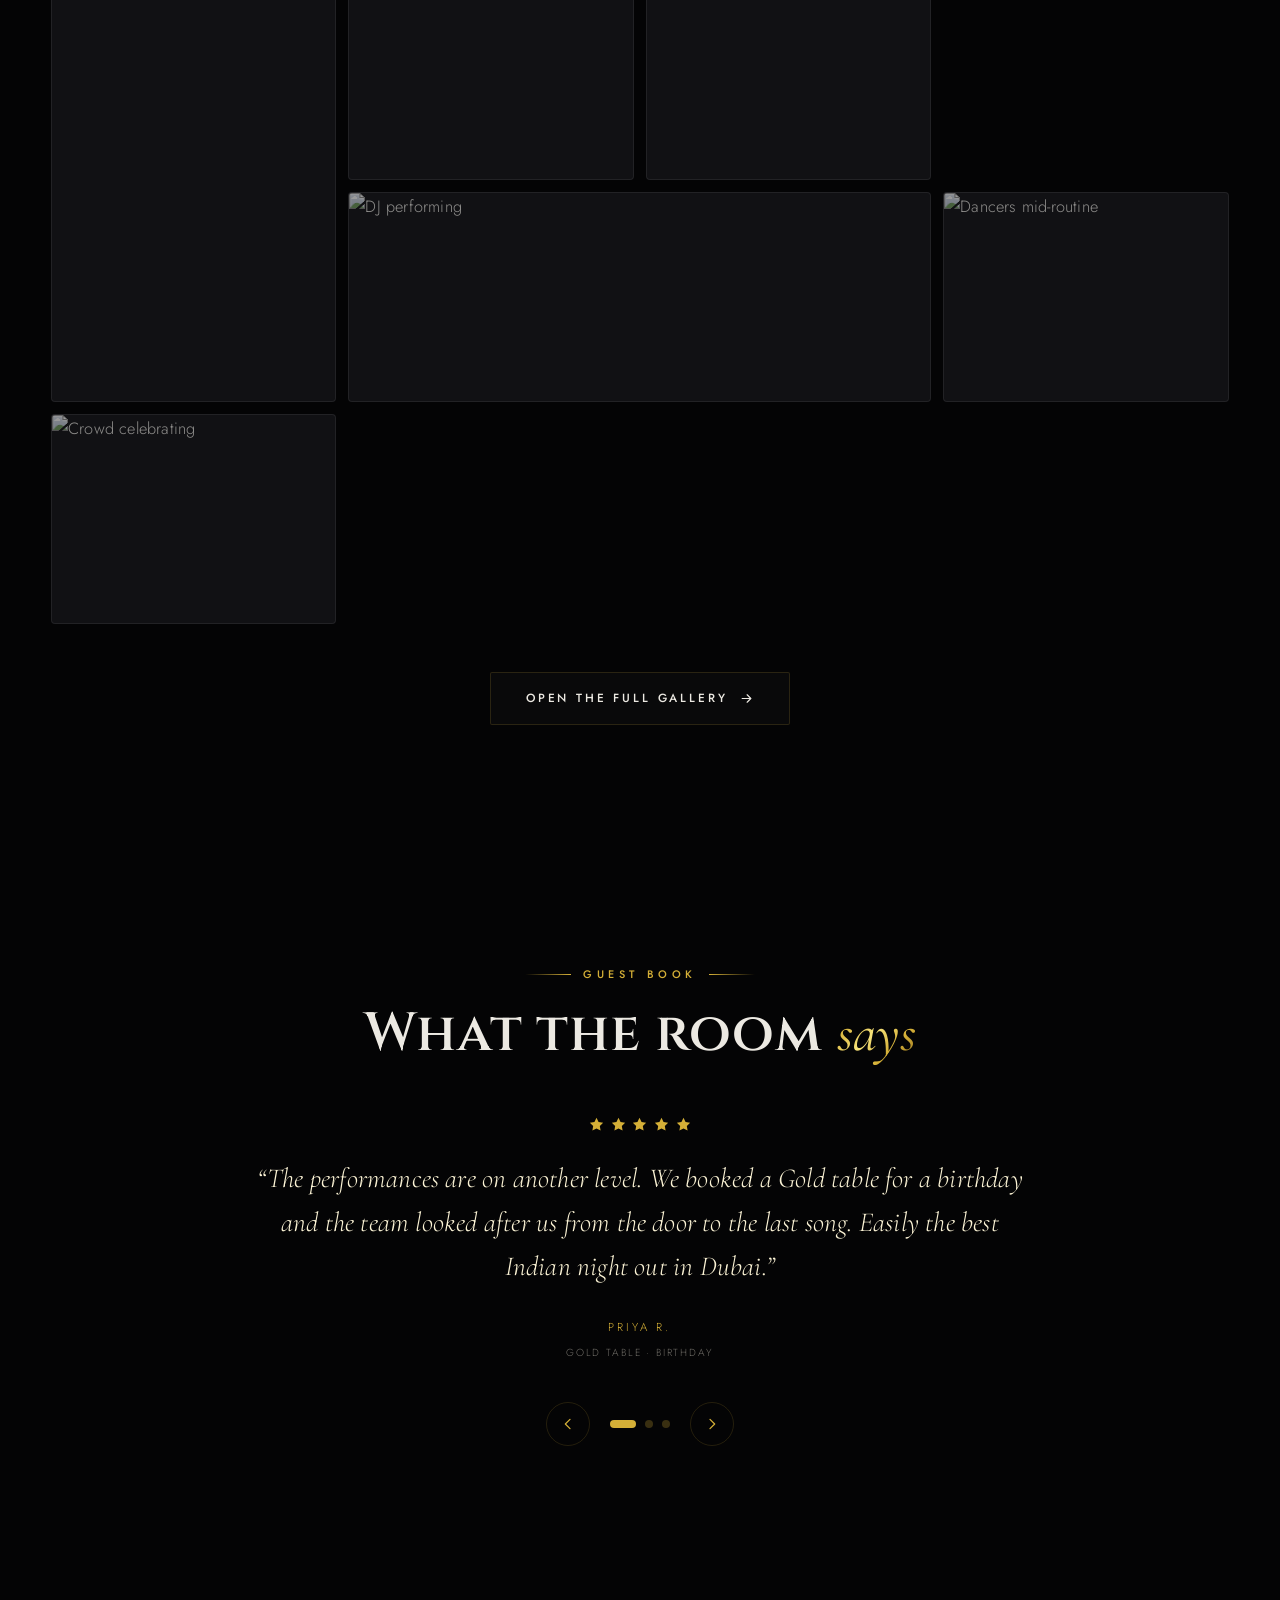
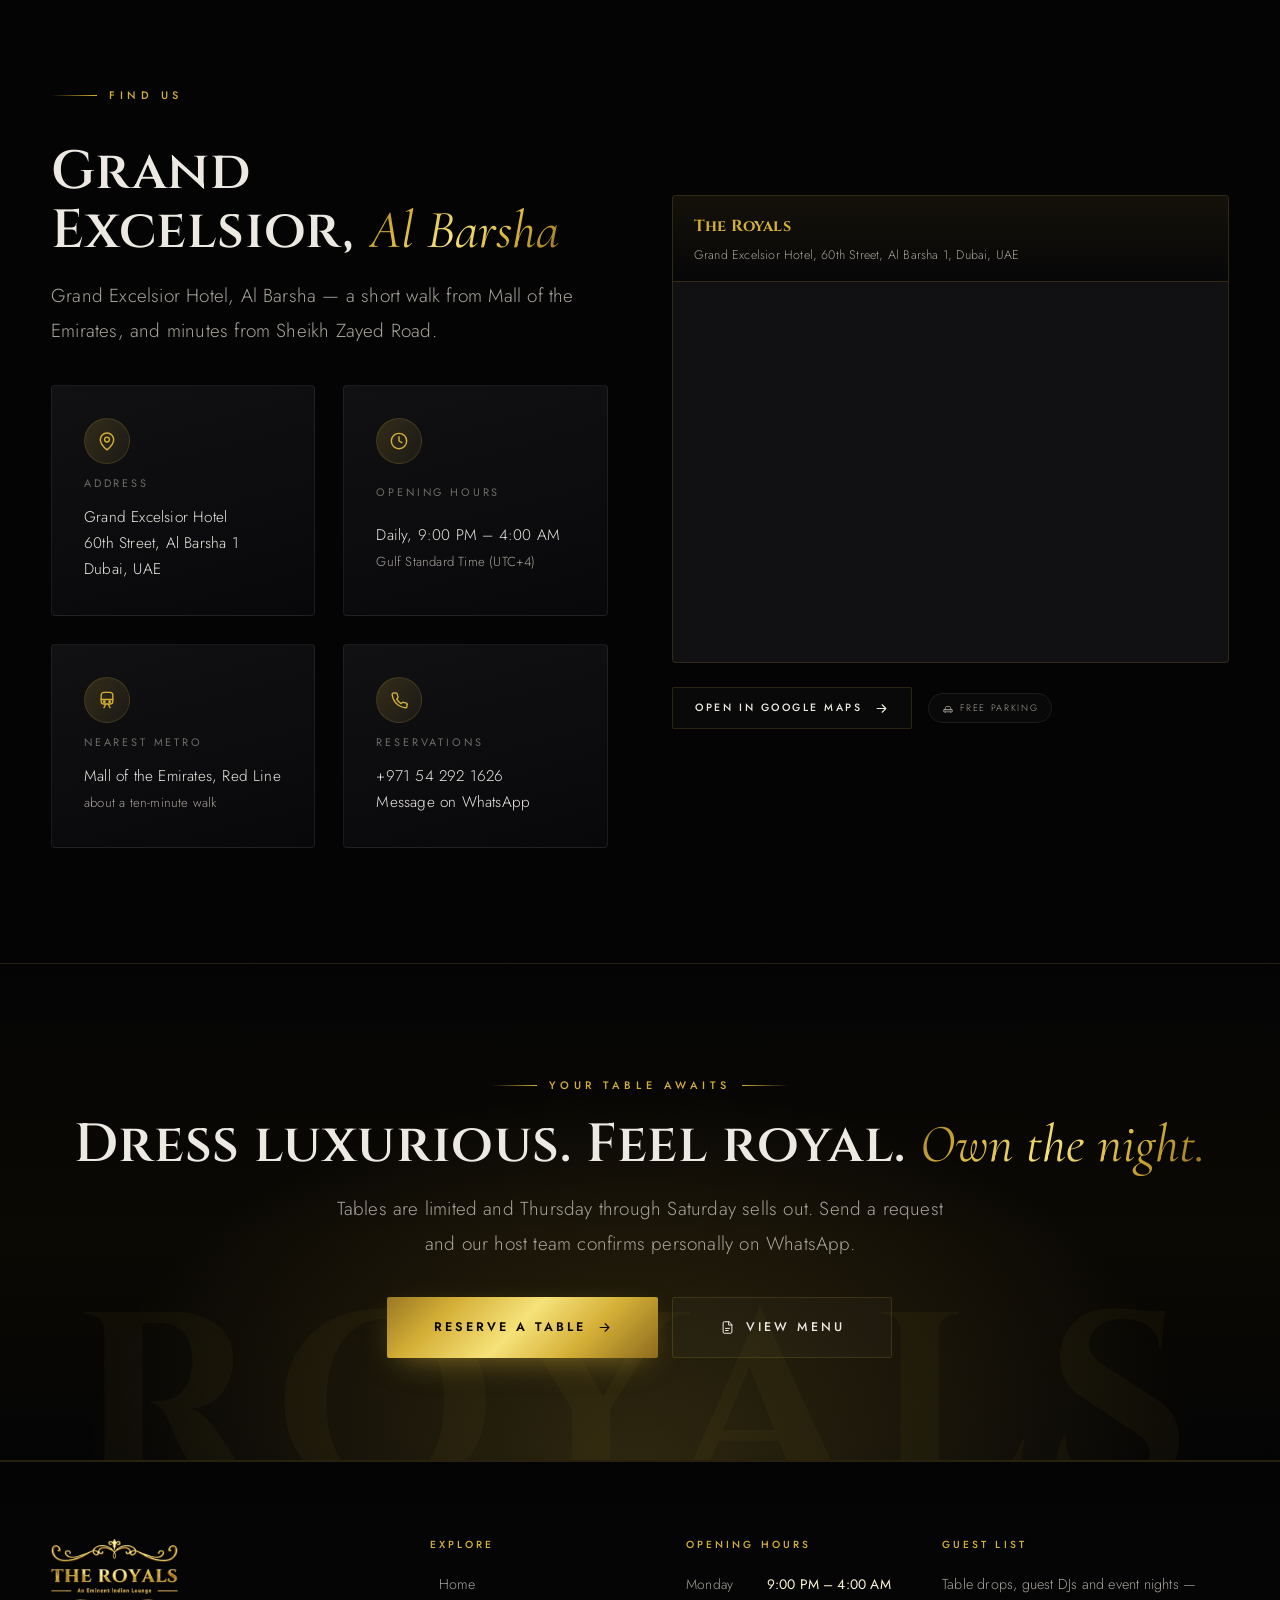
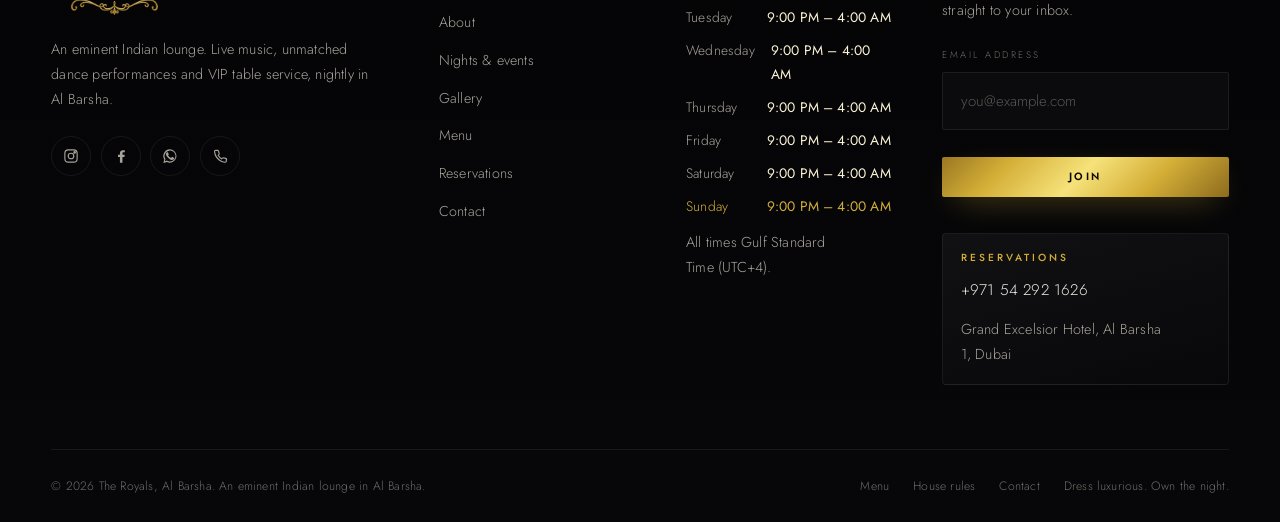
==== commit 9019d9fe: "Replace the PDF with a bilingual menu page, and finish the rename The View Menu button pointed at th" ====
--- a/index.html
+++ b/index.html
@@ -8,13 +8,13 @@
 <meta name="keywords" content="The Royals, Indian lounge Dubai, Bollywood nightclub Al Barsha, Dubai nightlife, VIP tables Dubai, live music Dubai">
 <meta name="theme-color" content="#050505">
 <script>document.documentElement.classList.add('js');</script>
-<link rel="canonical" href="https://the-kings-seven.vercel.app/">
+<link rel="canonical" href="https://theroyalsdubai.vercel.app/">
 
 <meta property="og:type" content="website">
 <meta property="og:title" content="The Royals — An Eminent Indian Lounge">
 <meta property="og:description" content="Live Bollywood performances, international DJs and VIP tables in Al Barsha. Doors 9:00 PM – 4:00 AM, nightly.">
 <meta property="og:locale" content="en_AE">
-<meta property="og:image" content="https://the-kings-seven.vercel.app/assets/img/hero-poster.jpg?v=38ae2927">
+<meta property="og:image" content="https://theroyalsdubai.vercel.app/assets/img/hero-poster.jpg?v=38ae2927">
 <meta name="twitter:card" content="summary_large_image">
 
 <link rel="icon" href="assets/img/favicon.png?v=74408001" type="image/png" sizes="64x64">
@@ -32,7 +32,7 @@
   "@type": "NightClub",
   "name": "The Royals",
   "description": "An eminent Indian lounge — live Bollywood dance performances, international DJs and VIP table service in Al Barsha.",
-  "url": "https://the-kings-seven.vercel.app/",
+  "url": "https://theroyalsdubai.vercel.app/",
   "telephone": "+971542921626",
   "priceRange": "$$$",
   "currenciesAccepted": "AED",
@@ -49,7 +49,7 @@
     "opens": "21:00",
     "closes": "04:00"
   }],
-  "hasMenu": "https://kingselitelounge.com/wp-content/uploads/2025/03/KINGS-MENU.pdf",
+  "hasMenu": "https://theroyalsdubai.vercel.app/menu",
   "sameAs": [
     "https://www.instagram.com/theroyalsdubai"
   ]
@@ -132,7 +132,7 @@
           <a role="menuitem" href="gallery.html?view=performance">Performance</a>
         </div>
       </div>
-      <a class="nav__link" href="#" data-menu-link>Menu</a>
+      <a class="nav__link" href="menu.html" data-menu-link>Menu</a>
       <a class="nav__link" href="contact.html">Contact</a>
     </nav>
 
@@ -164,7 +164,7 @@
       <a class="drawer__sub" href="gallery.html?view=venue">Venue</a>
       <a class="drawer__sub" href="gallery.html?view=performance">Performance</a>
     </div>
-    <a class="drawer__link" href="#" data-menu-link><span>04</span>Menu</a>
+    <a class="drawer__link" href="menu.html" data-menu-link><span>04</span>Menu</a>
     <a class="drawer__link" href="reservations.html"><span>05</span>Reserve</a>
     <a class="drawer__link" href="contact.html"><span>06</span>Contact</a>
   </nav>
@@ -222,8 +222,8 @@
           Reserve your table
           <svg viewBox="0 0 24 24"><use href="#i-arrow"></use></svg>
         </a>
-        <a class="btn btn--ghost btn--lg" href="#" data-menu-link>
-          <svg viewBox="0 0 24 24"><use href="#i-pdf"></use></svg>
+        <a class="btn btn--ghost btn--lg" href="menu.html" data-menu-link>
+          <svg viewBox="0 0 24 24"><use href="#i-glass"></use></svg>
           View menu
         </a>
       </div>
@@ -294,7 +294,7 @@
 
           <div class="row mt-3">
             <a class="btn btn--gold" href="about.html">Our story <svg viewBox="0 0 24 24"><use href="#i-arrow"></use></svg></a>
-            <a class="btn btn--link" href="#" data-menu-link>View the menu <svg viewBox="0 0 24 24"><use href="#i-arrow"></use></svg></a>
+            <a class="btn btn--link" href="menu.html" data-menu-link>View the menu <svg viewBox="0 0 24 24"><use href="#i-arrow"></use></svg></a>
           </div>
         </div>
       </div>
@@ -591,7 +591,7 @@
       <p class="small muted center mt-3" data-reveal>
         <svg style="width:14px;height:14px;vertical-align:-2px;color:var(--gold)" viewBox="0 0 24 24"><use href="#i-info"></use></svg>
         Prices in UAE Dirhams and subject to applicable taxes and service charge. Full drinks list in the
-        <a href="#" data-menu-link style="color:var(--gold)">menu PDF</a>.
+        <a href="menu.html" data-menu-link style="color:var(--gold)">menu PDF</a>.
       </p>
     </div>
   </section>
@@ -778,7 +778,7 @@
         </p>
         <div class="cta-band__actions">
           <a class="btn btn--gold btn--lg" href="reservations.html">Reserve a table <svg viewBox="0 0 24 24"><use href="#i-arrow"></use></svg></a>
-          <a class="btn btn--ghost btn--lg" href="#" data-menu-link><svg viewBox="0 0 24 24"><use href="#i-pdf"></use></svg> View menu</a>
+          <a class="btn btn--ghost btn--lg" href="menu.html" data-menu-link><svg viewBox="0 0 24 24"><use href="#i-pdf"></use></svg> View menu</a>
         </div>
       </div>
     </div>
@@ -811,7 +811,7 @@
           <a href="about.html">About</a>
           <a href="events.html">Nights &amp; events</a>
           <a href="gallery.html">Gallery</a>
-          <a href="#" data-menu-link>Menu (PDF)</a>
+          <a href="menu.html" data-menu-link>Menu</a>
           <a href="reservations.html">Reservations</a>
           <a href="contact.html">Contact</a>
         </nav>
@@ -853,7 +853,7 @@
     <div class="footer__bottom">
       <span>&copy; <span data-year>2026</span> The Royals, Al Barsha. An eminent Indian lounge in Al Barsha.</span>
       <div class="footer__legal">
-        <a href="#" data-menu-link>Menu</a>
+        <a href="menu.html" data-menu-link>Menu</a>
         <a href="about#house-rules">House rules</a>
         <a href="contact.html">Contact</a>
         <span>Dress luxurious. Own the night.</span>
--- a/assets/css/style.css
+++ b/assets/css/style.css
@@ -2638,3 +2638,163 @@
   font-size: 1.12em;
   color: var(--gold-pale);
 }
+
+/* --------------------------------------------------------------------------
+   48. Menu page
+   -------------------------------------------------------------------------- */
+.page-hero--menu { padding-bottom: clamp(2rem, 5vw, 3.5rem); }
+
+/* language switch */
+.langpick {
+  display: inline-flex;
+  gap: .4rem;
+  margin-top: 1.75rem;
+  padding: .35rem;
+  border: 1px solid var(--line);
+  border-radius: 100px;
+  background: rgba(10, 10, 12, .6);
+  -webkit-backdrop-filter: blur(10px);
+  backdrop-filter: blur(10px);
+}
+.langpick__btn {
+  padding: .5rem 1.25rem;
+  border-radius: 100px;
+  font-size: .68rem;
+  letter-spacing: .2em;
+  text-transform: uppercase;
+  color: var(--text-soft);
+  transition: all .35s var(--ease);
+}
+.langpick__btn:hover { color: var(--gold); }
+.langpick__btn.is-active {
+  background: var(--gold-grad);
+  color: #0a0800;
+  font-weight: 600;
+}
+.langpick__btn[lang="ar"] {
+  font-family: "Noto Kufi Arabic", var(--font-body);
+  letter-spacing: 0;
+  font-size: .82rem;
+}
+
+/* the menu itself, two columns of sections on a wide screen */
+.menu {
+  columns: 2;
+  column-gap: clamp(2rem, 5vw, 4.5rem);
+  margin-top: clamp(1.5rem, 3vw, 2.5rem);
+}
+.menu > div { display: contents; }
+
+.menu__group {
+  break-inside: avoid;
+  margin-bottom: clamp(1.9rem, 3.4vw, 2.8rem);
+}
+
+.menu__title {
+  font-family: var(--font-serif);
+  font-style: italic;
+  font-size: clamp(1.3rem, 2.2vw, 1.75rem);
+  font-weight: 600;
+  color: var(--gold);
+  margin-bottom: .9rem;
+  padding-bottom: .5rem;
+  border-bottom: 1px solid var(--line);
+}
+
+.menu__list { display: grid; gap: .1rem; }
+
+.menu__row {
+  display: grid;
+  grid-template-columns: auto 1fr auto;
+  align-items: baseline;
+  gap: .6rem;
+  padding: .5rem 0;
+  font-size: .94rem;
+}
+.menu__row--measures,
+.menu__head {
+  grid-template-columns: 1fr repeat(3, 3.6rem);
+  gap: .5rem;
+}
+
+.menu__head {
+  display: grid;
+  padding-bottom: .3rem;
+  font-size: .6rem;
+  letter-spacing: .18em;
+  text-transform: uppercase;
+  color: var(--text-mute);
+}
+
+.menu__name { display: grid; gap: .16rem; min-width: 0; }
+.menu__name > span:first-child { color: var(--text); }
+.menu__sub {
+  font-size: .74rem;
+  color: var(--text-mute);
+  letter-spacing: .02em;
+}
+
+/* the leader dots between a dish and its price */
+.menu__dots {
+  align-self: center;
+  height: 1px;
+  min-width: 1.5rem;
+  background-image: radial-gradient(circle, var(--line) 1px, transparent 1px);
+  background-size: 6px 1px;
+  background-repeat: repeat-x;
+  opacity: .75;
+}
+
+.menu__p {
+  font-family: var(--font-display);
+  font-size: .96rem;
+  color: var(--gold-pale);
+  font-variant-numeric: tabular-nums;
+  text-align: right;
+  white-space: nowrap;
+}
+.menu__row--measures .menu__p { font-size: .9rem; }
+
+.menu__note {
+  max-width: 62ch;
+  margin: clamp(1.5rem, 3vw, 2.5rem) auto 0;
+  text-align: center;
+  font-size: .78rem;
+  line-height: 1.7;
+  color: var(--text-mute);
+}
+
+@media (max-width: 860px) {
+  .menu { columns: 1; }
+}
+@media (max-width: 420px) {
+  .menu__row--measures,
+  .menu__head { grid-template-columns: 1fr repeat(3, 2.9rem); gap: .35rem; }
+  .menu__p { font-size: .85rem; }
+}
+
+/* --------------------------------------------------------------------------
+   49. Arabic — right to left, and a typeface that suits the script
+   -------------------------------------------------------------------------- */
+[lang="ar"] .menu__title,
+[lang="ar"] .menu__name,
+[lang="ar"] .menu__sub,
+[lang="ar"] .menu__note,
+[lang="ar"] .tab,
+[lang="ar"] .eyebrow,
+[lang="ar"] .lead,
+[lang="ar"] .crumbs {
+  font-family: "Noto Kufi Arabic", var(--font-body);
+  letter-spacing: 0;
+}
+[lang="ar"] .menu__title { font-style: normal; }
+[lang="ar"] h1 { font-family: "Noto Kufi Arabic", var(--font-display); letter-spacing: 0; }
+
+/* mirror the row so prices sit on the left and names read from the right */
+[dir="rtl"] .menu__row { grid-template-columns: auto 1fr auto; }
+[dir="rtl"] .menu__p { text-align: left; }
+[dir="rtl"] .menu__note,
+[dir="rtl"] .page-hero .lead { text-align: center; }
+[dir="rtl"] .menu__title { text-align: right; }
+[dir="rtl"] .eyebrow::before { background: linear-gradient(270deg, transparent, var(--gold)); }
+[dir="rtl"] .eyebrow.is-centered::after { background: linear-gradient(90deg, transparent, var(--gold)); }
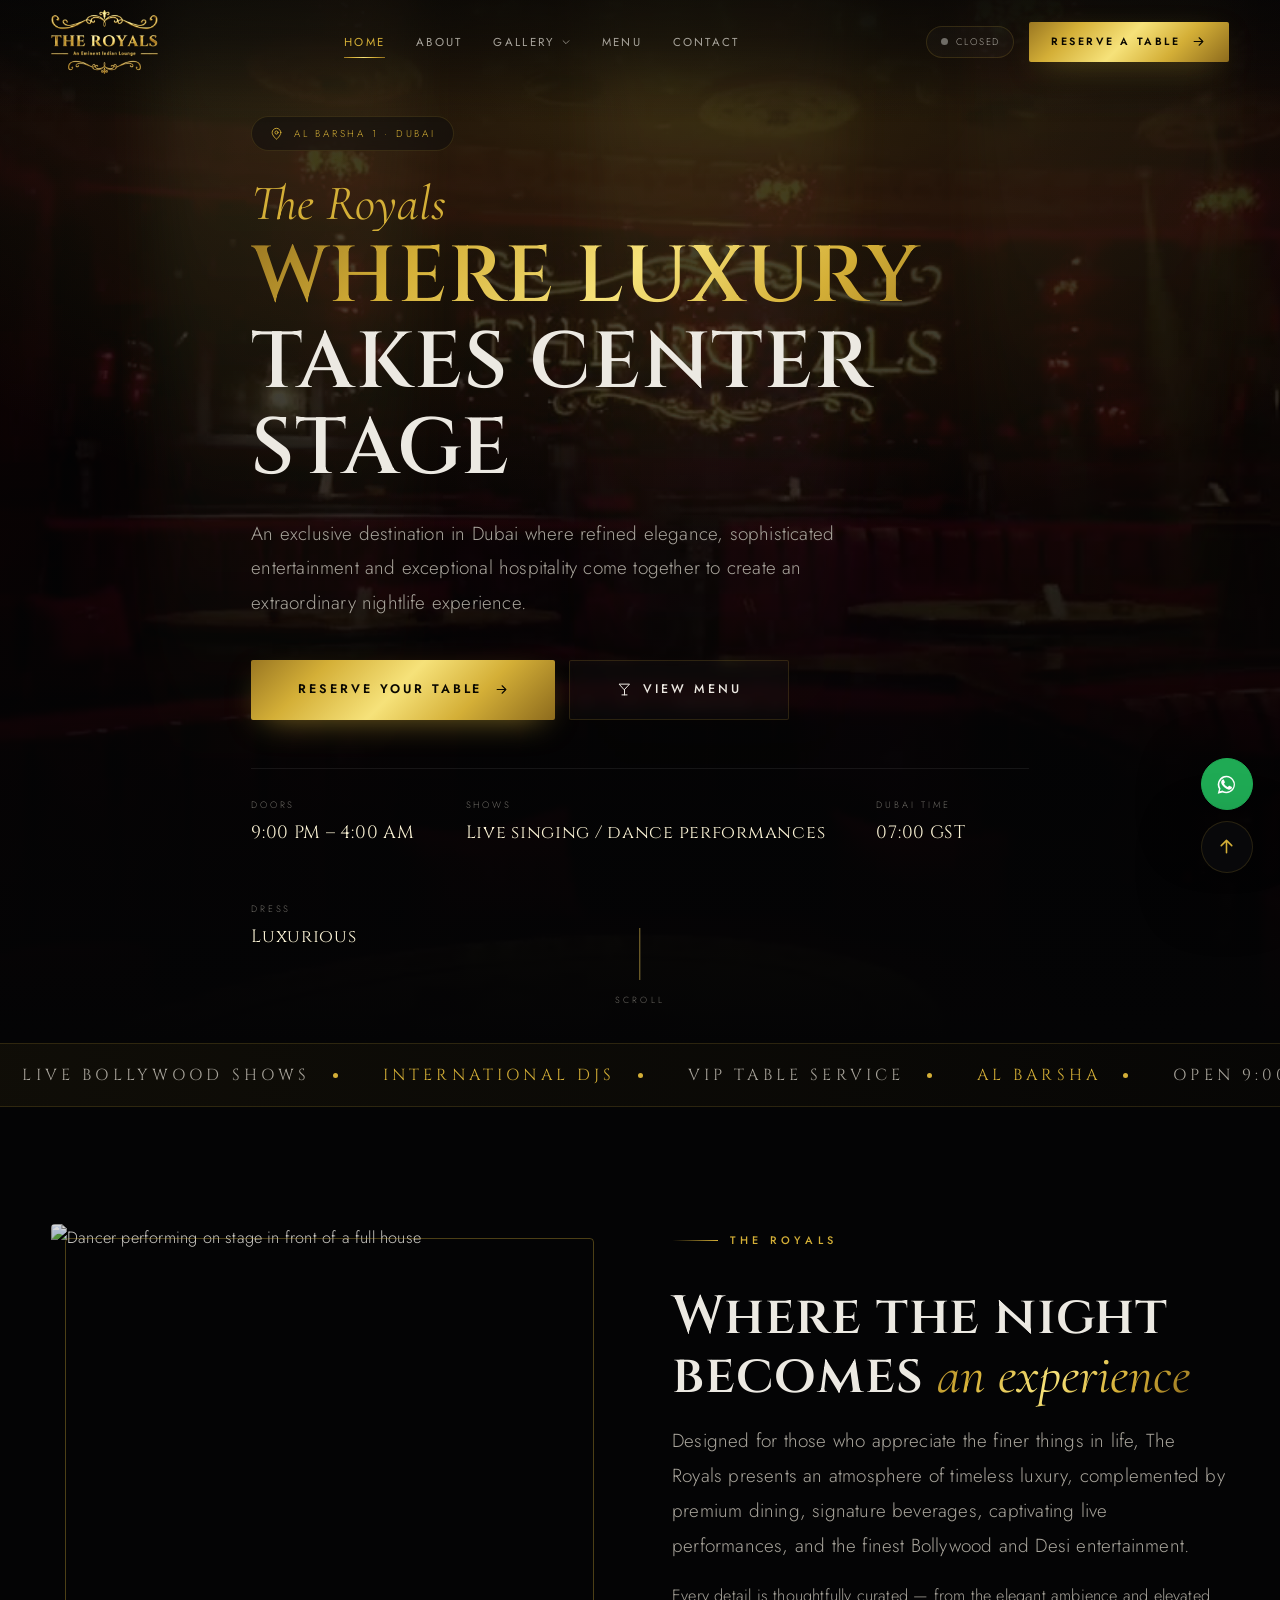
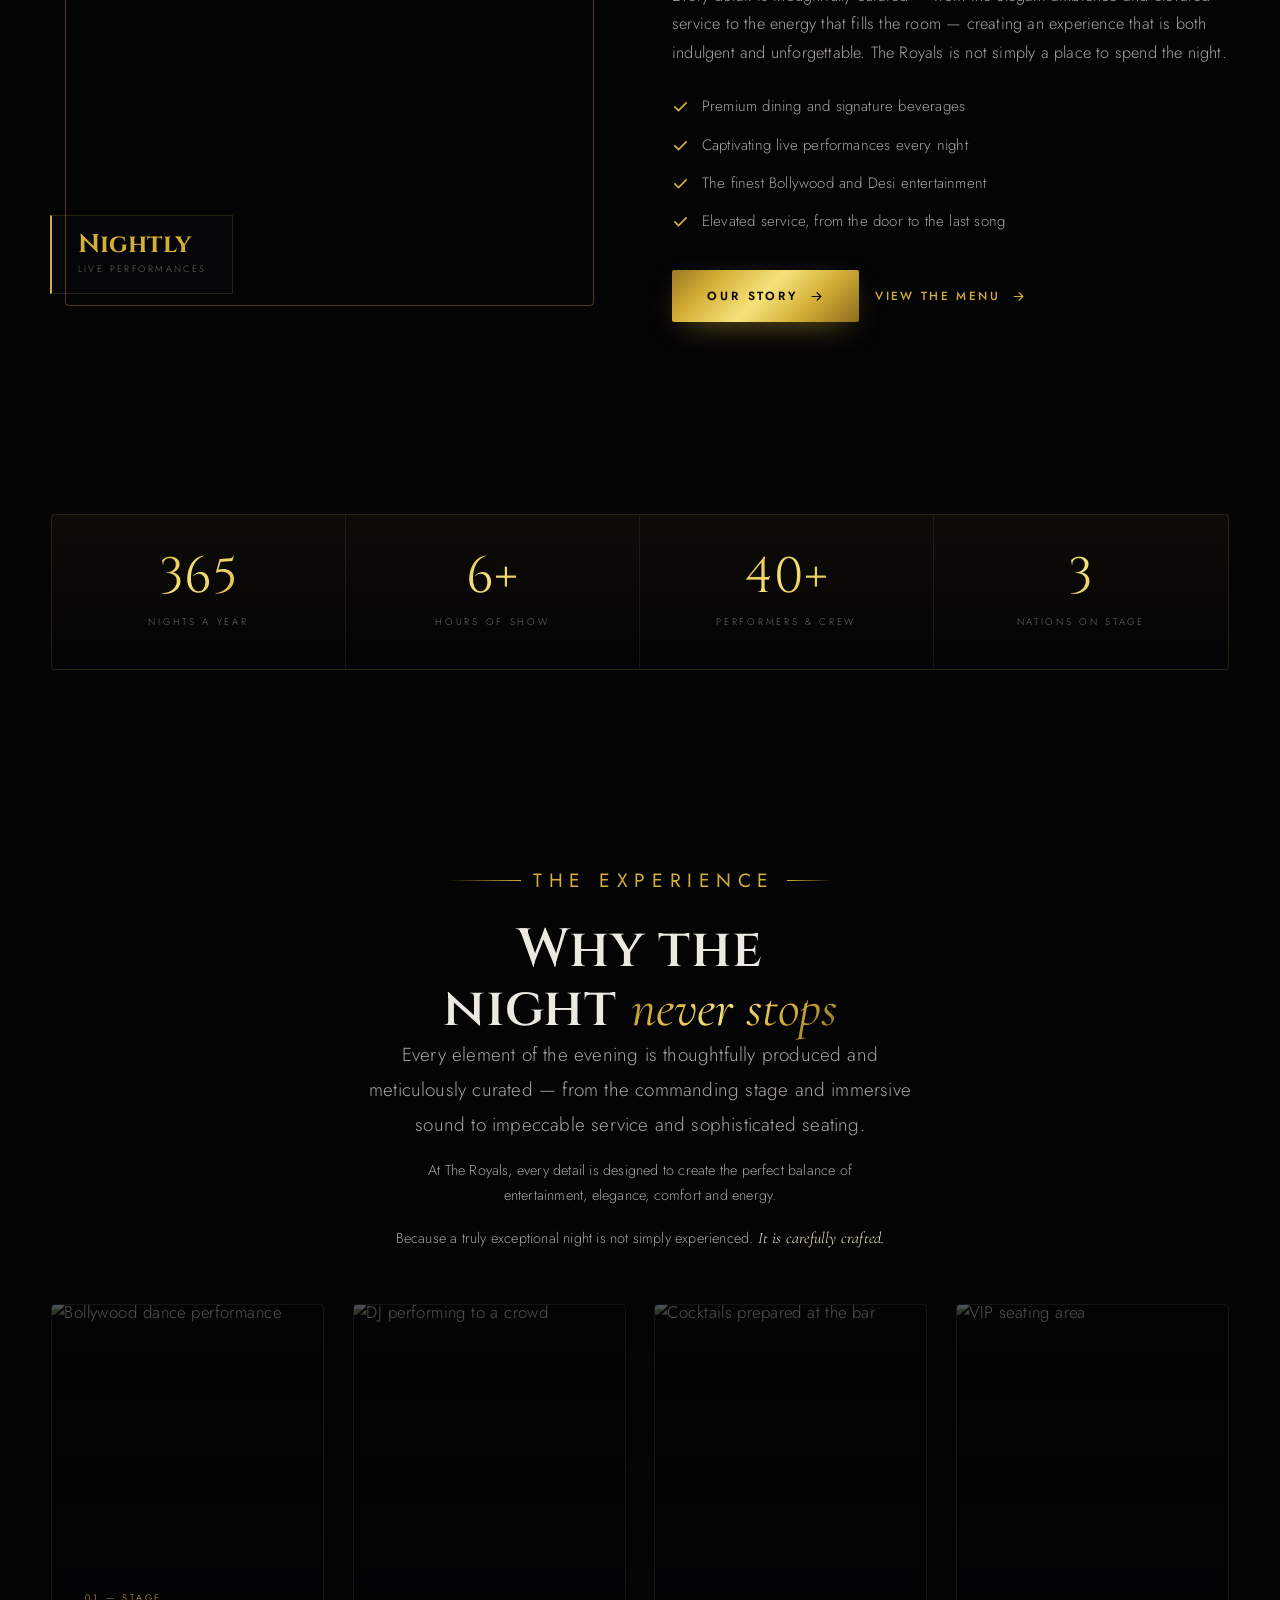
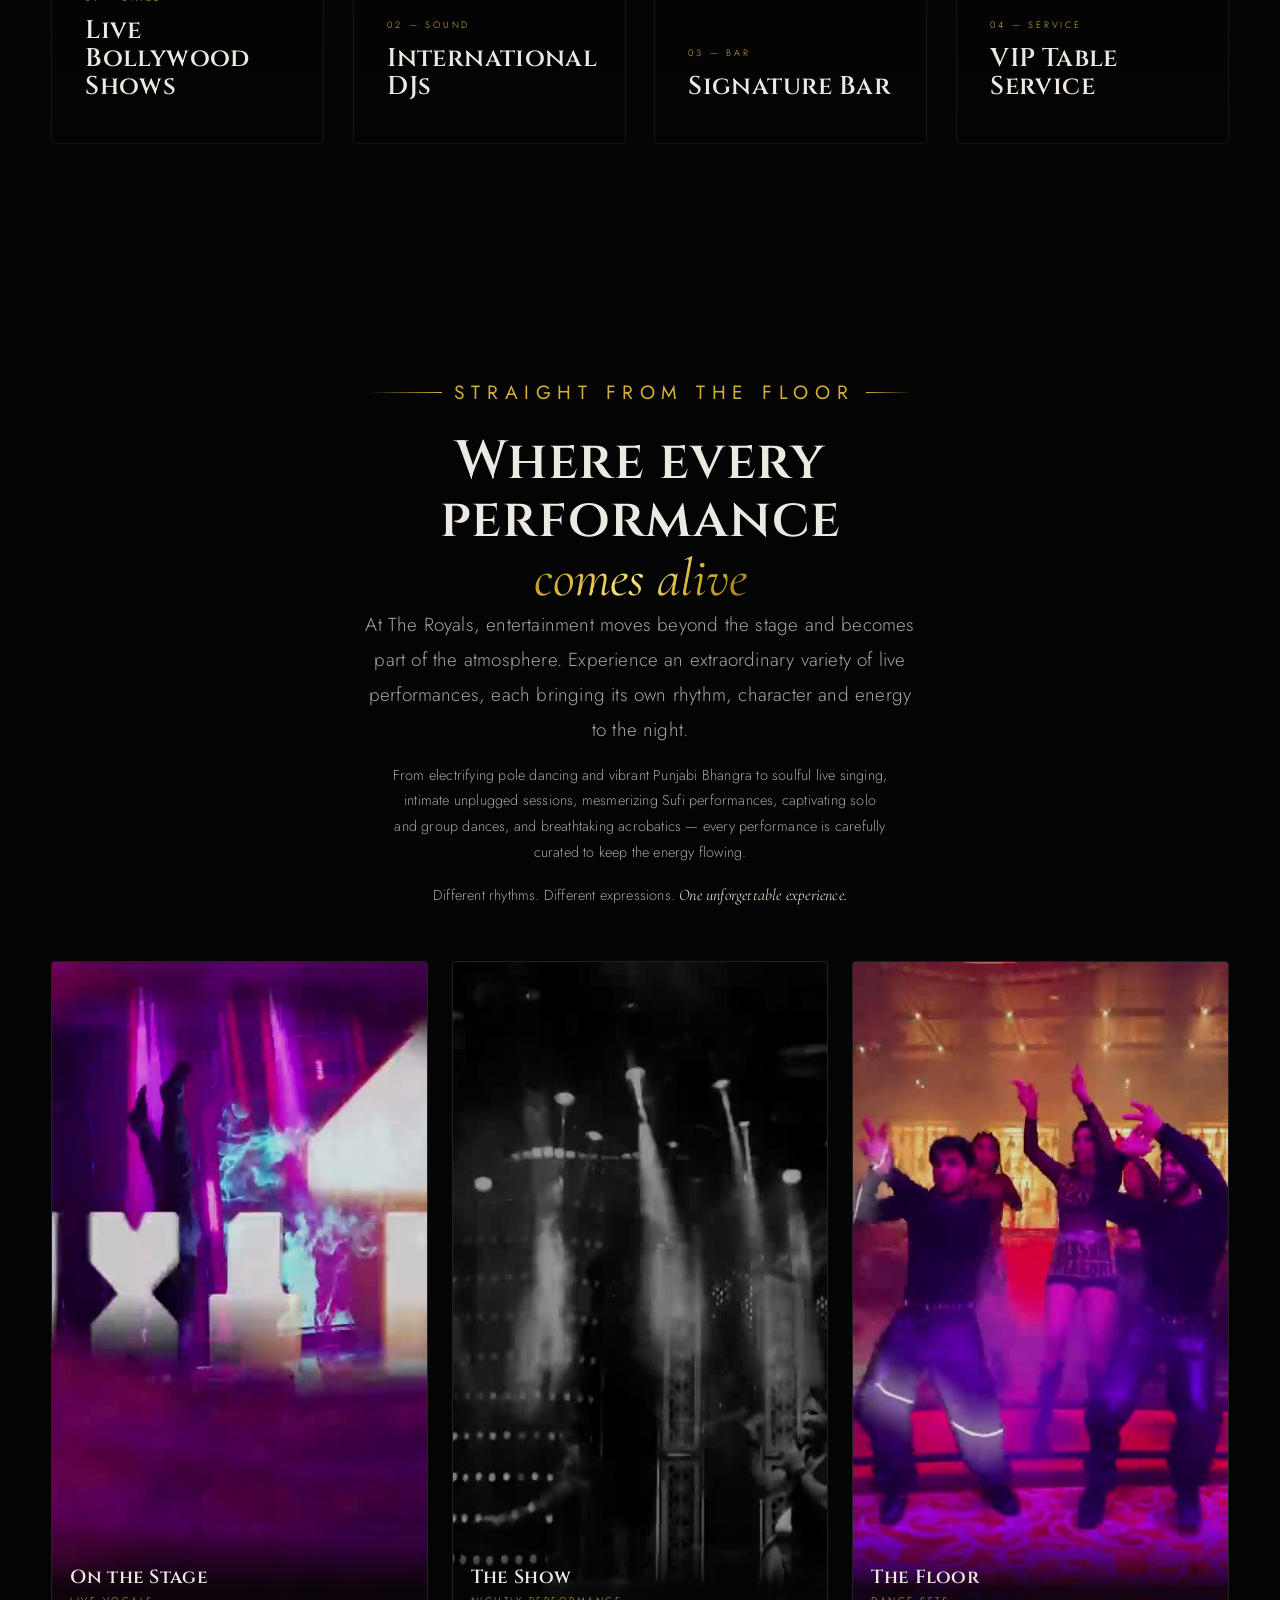
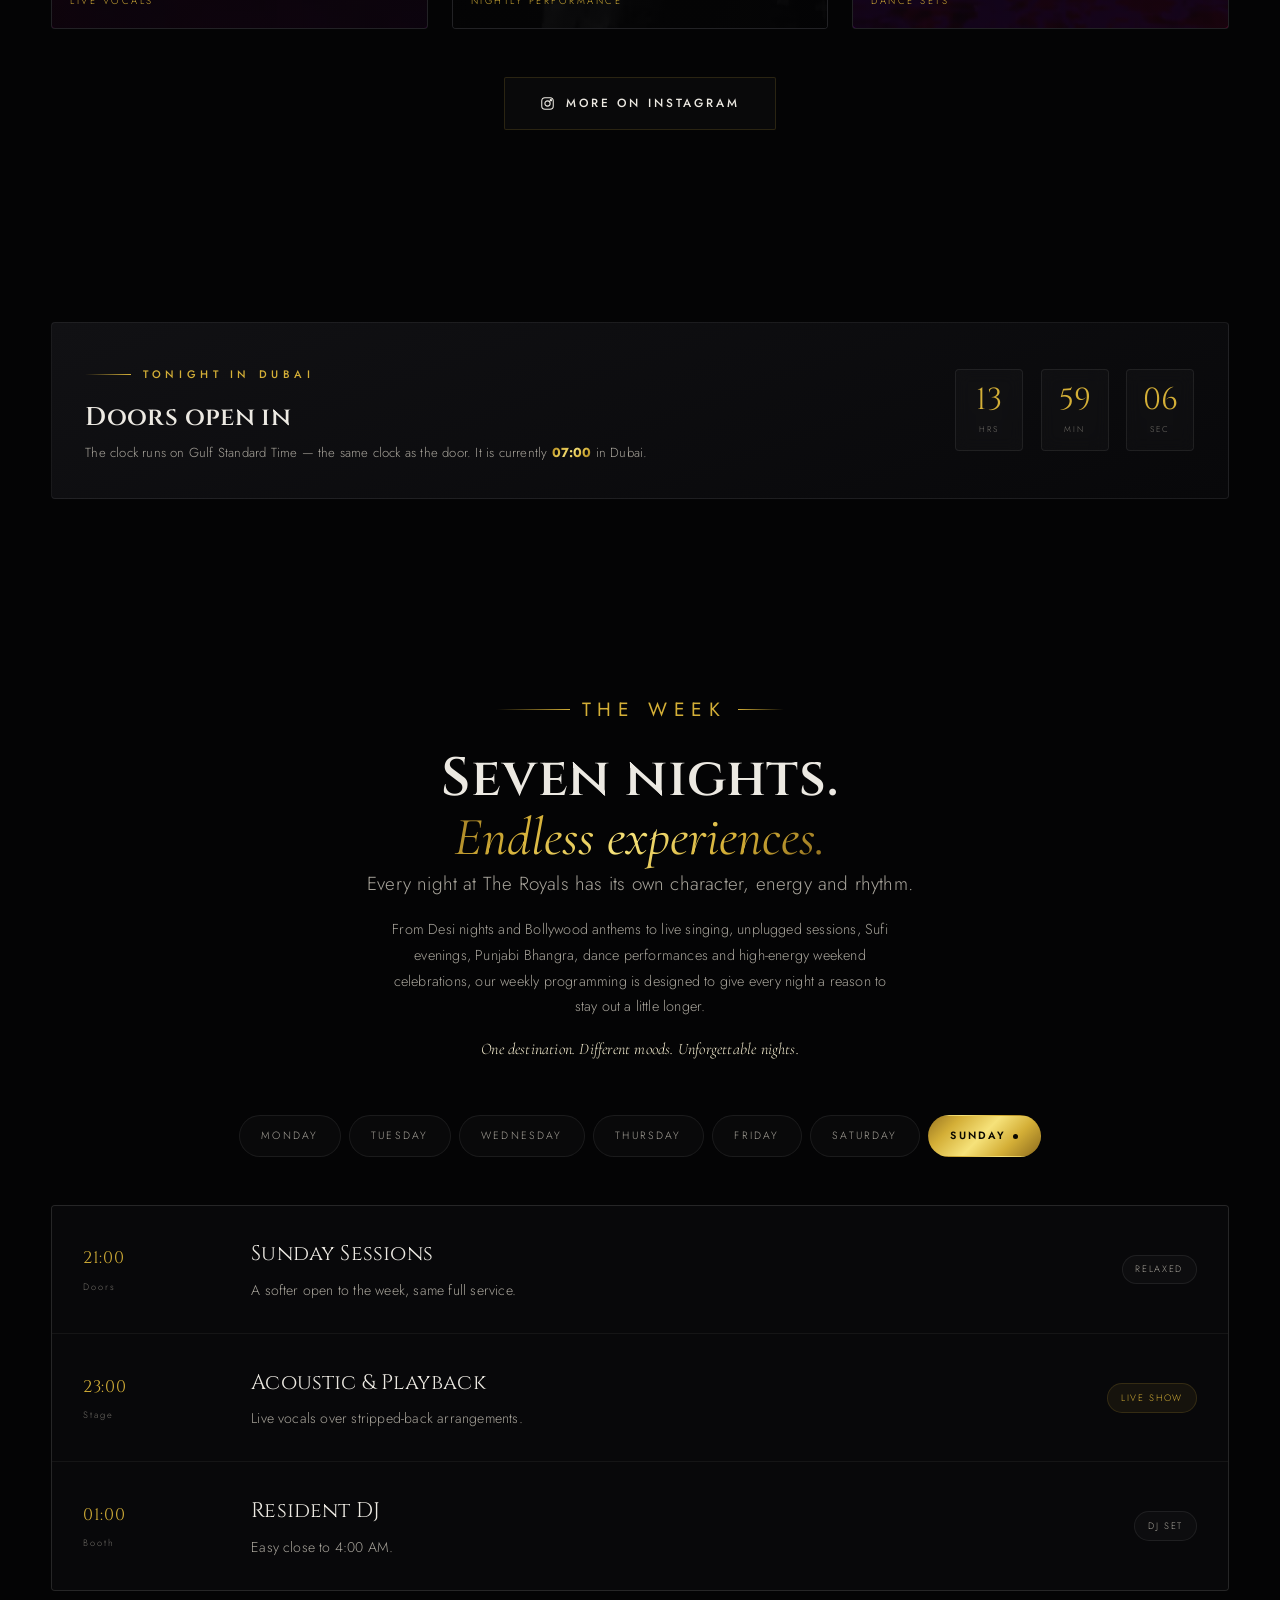
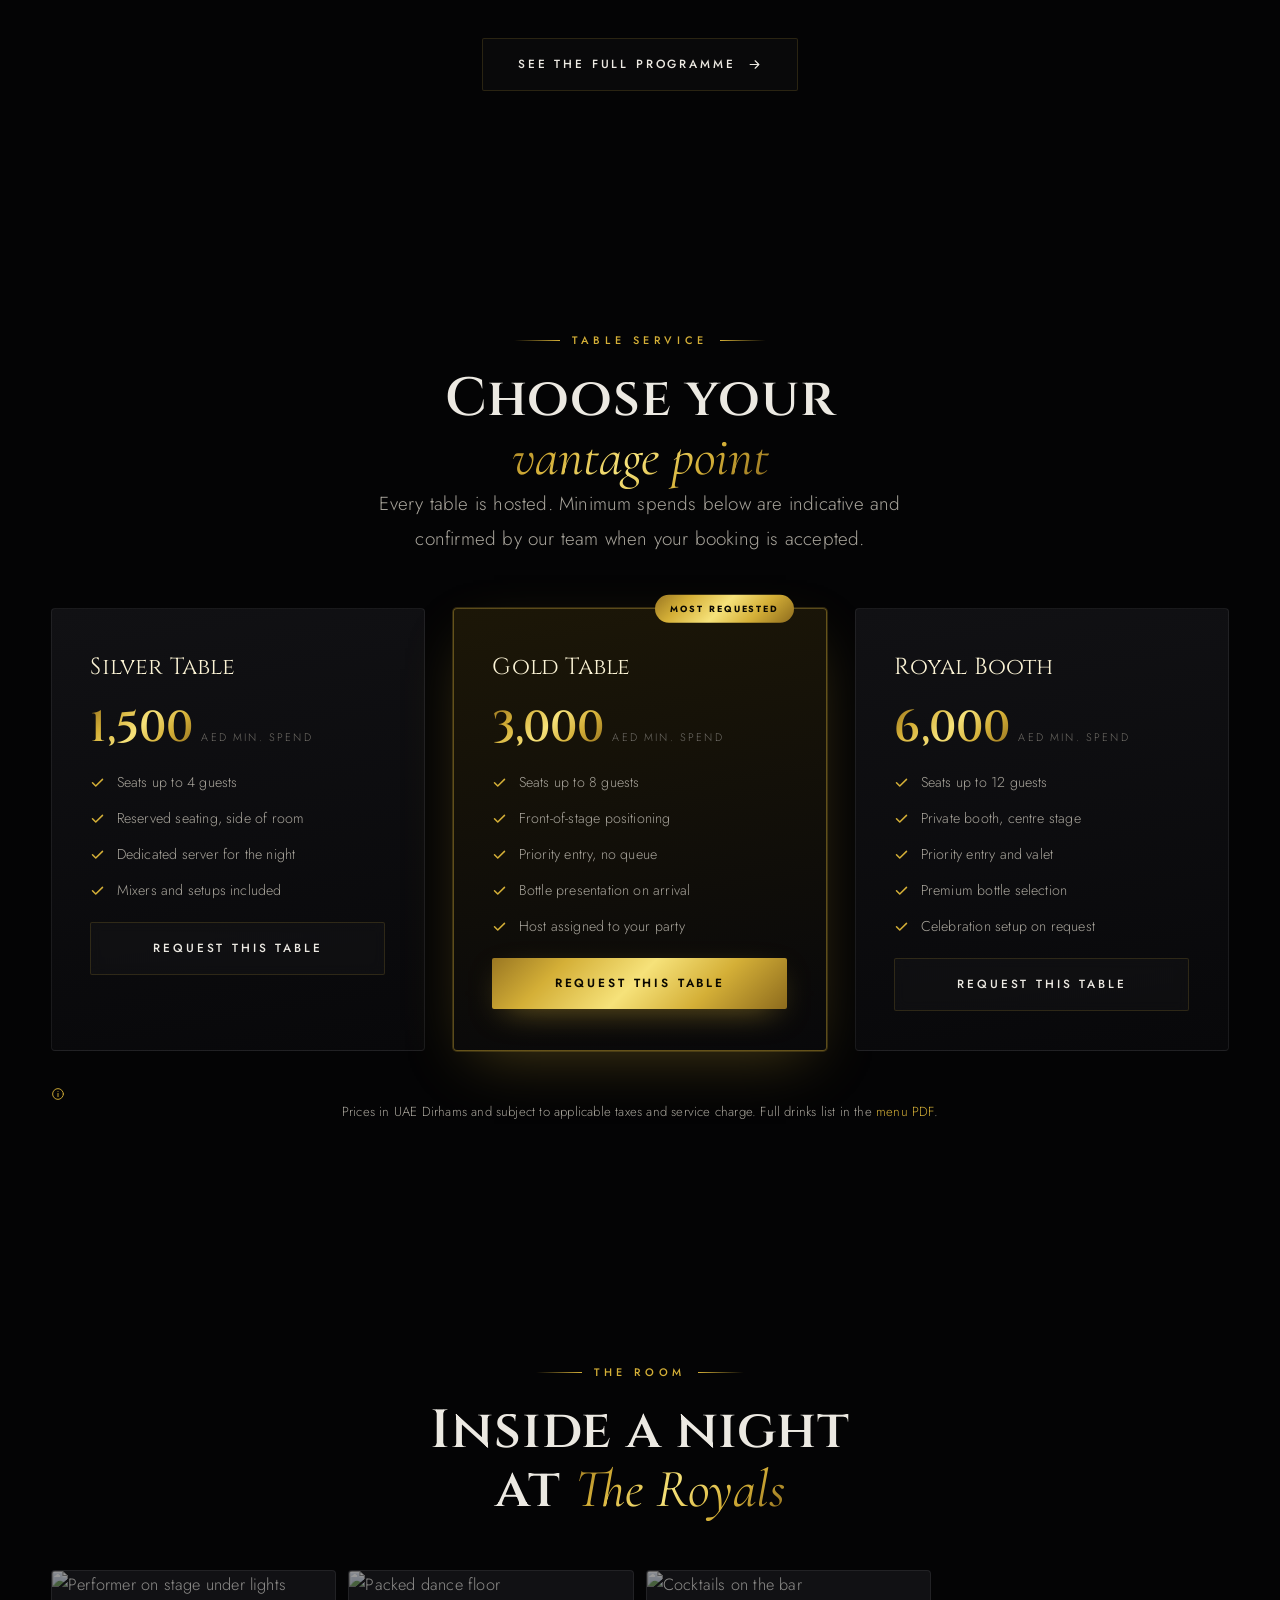
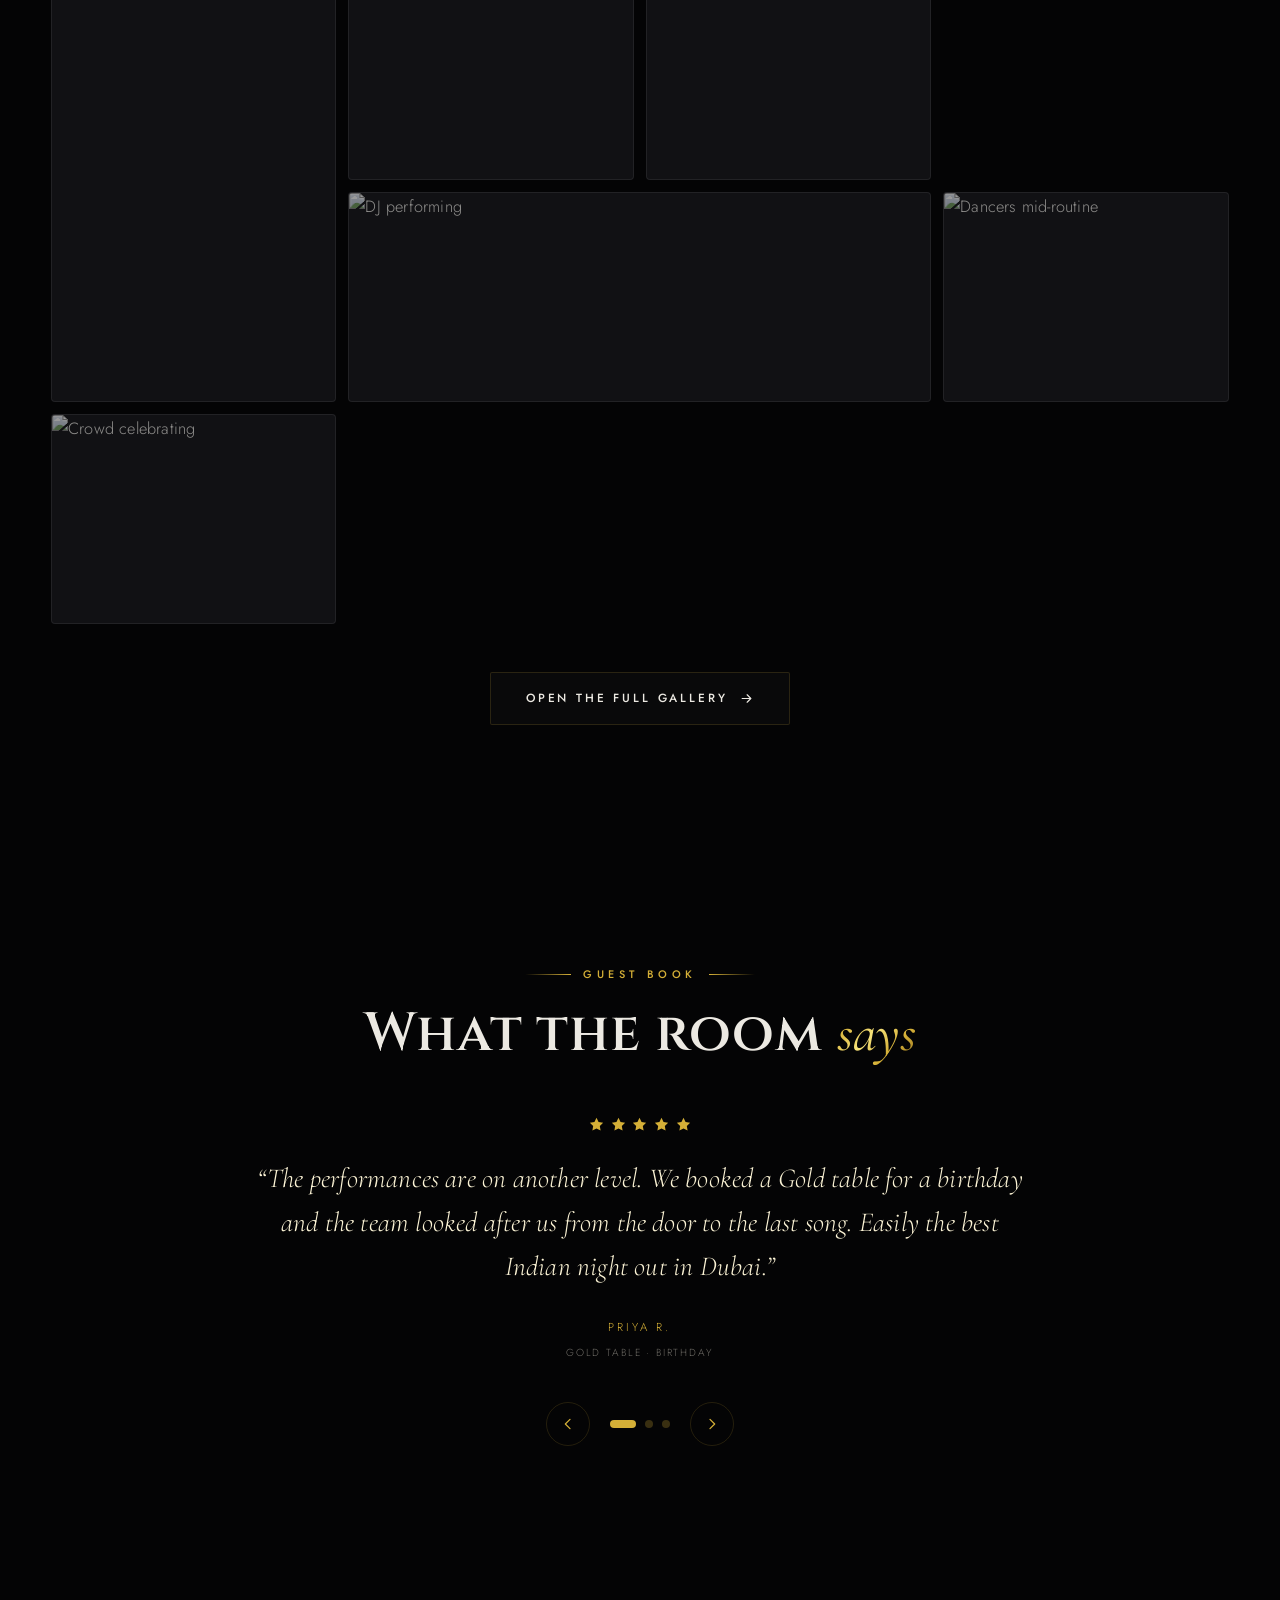
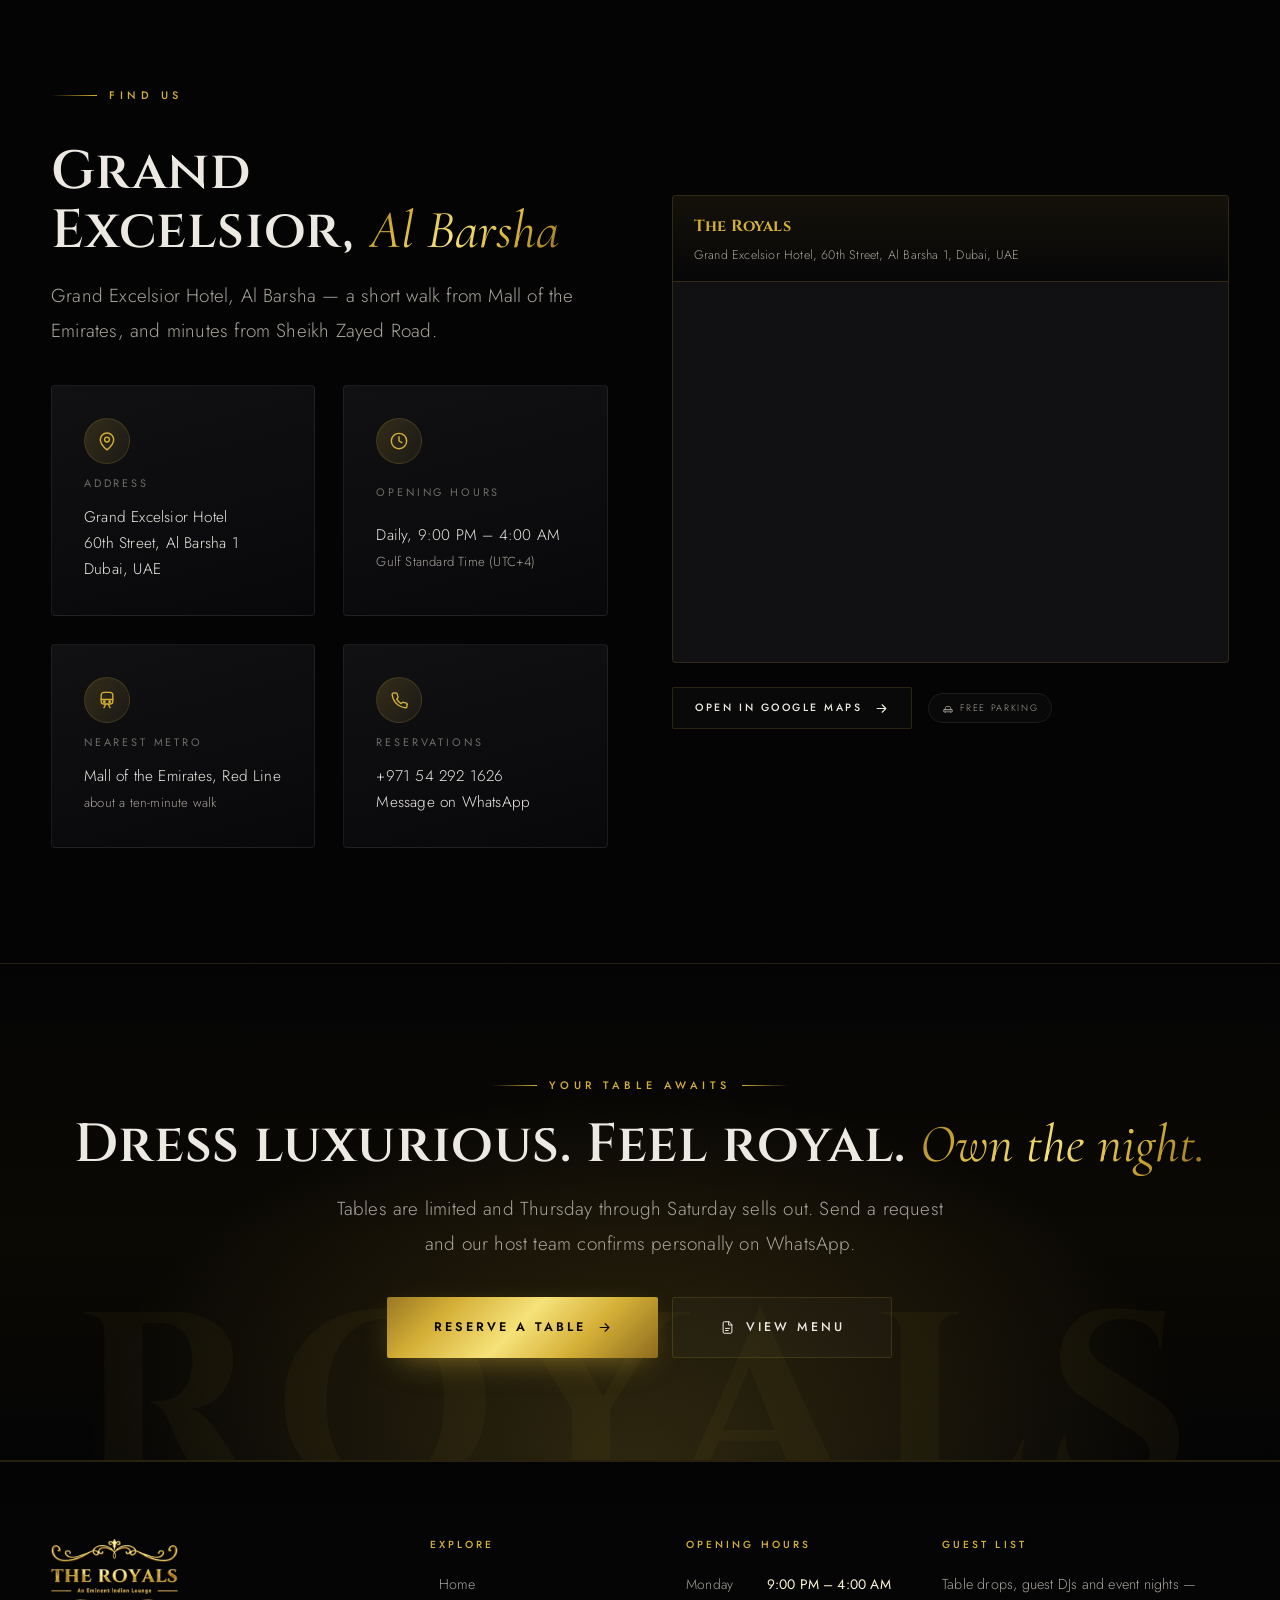
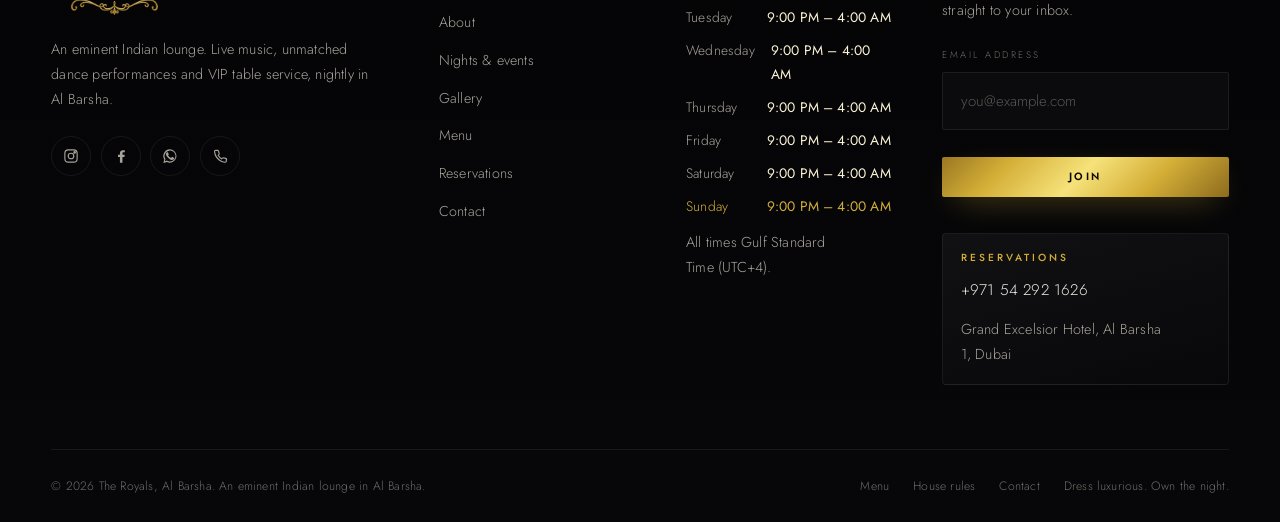
==== commit d3c65cfd: "Revert canonicals to the hostname that tracks production theroyalsdubai.vercel.app was claimed to ge" ====
--- a/index.html
+++ b/index.html
@@ -8,13 +8,13 @@
 <meta name="keywords" content="The Royals, Indian lounge Dubai, Bollywood nightclub Al Barsha, Dubai nightlife, VIP tables Dubai, live music Dubai">
 <meta name="theme-color" content="#050505">
 <script>document.documentElement.classList.add('js');</script>
-<link rel="canonical" href="https://theroyalsdubai.vercel.app/">
+<link rel="canonical" href="https://the-kings-seven.vercel.app/">
 
 <meta property="og:type" content="website">
 <meta property="og:title" content="The Royals — An Eminent Indian Lounge">
 <meta property="og:description" content="Live Bollywood performances, international DJs and VIP tables in Al Barsha. Doors 9:00 PM – 4:00 AM, nightly.">
 <meta property="og:locale" content="en_AE">
-<meta property="og:image" content="https://theroyalsdubai.vercel.app/assets/img/hero-poster.jpg?v=38ae2927">
+<meta property="og:image" content="https://the-kings-seven.vercel.app/assets/img/hero-poster.jpg?v=38ae2927">
 <meta name="twitter:card" content="summary_large_image">
 
 <link rel="icon" href="assets/img/favicon.png?v=74408001" type="image/png" sizes="64x64">
@@ -32,7 +32,7 @@
   "@type": "NightClub",
   "name": "The Royals",
   "description": "An eminent Indian lounge — live Bollywood dance performances, international DJs and VIP table service in Al Barsha.",
-  "url": "https://theroyalsdubai.vercel.app/",
+  "url": "https://the-kings-seven.vercel.app/",
   "telephone": "+971542921626",
   "priceRange": "$$$",
   "currenciesAccepted": "AED",
@@ -49,7 +49,7 @@
     "opens": "21:00",
     "closes": "04:00"
   }],
-  "hasMenu": "https://theroyalsdubai.vercel.app/menu",
+  "hasMenu": "https://the-kings-seven.vercel.app/menu",
   "sameAs": [
     "https://www.instagram.com/theroyalsdubai"
   ]
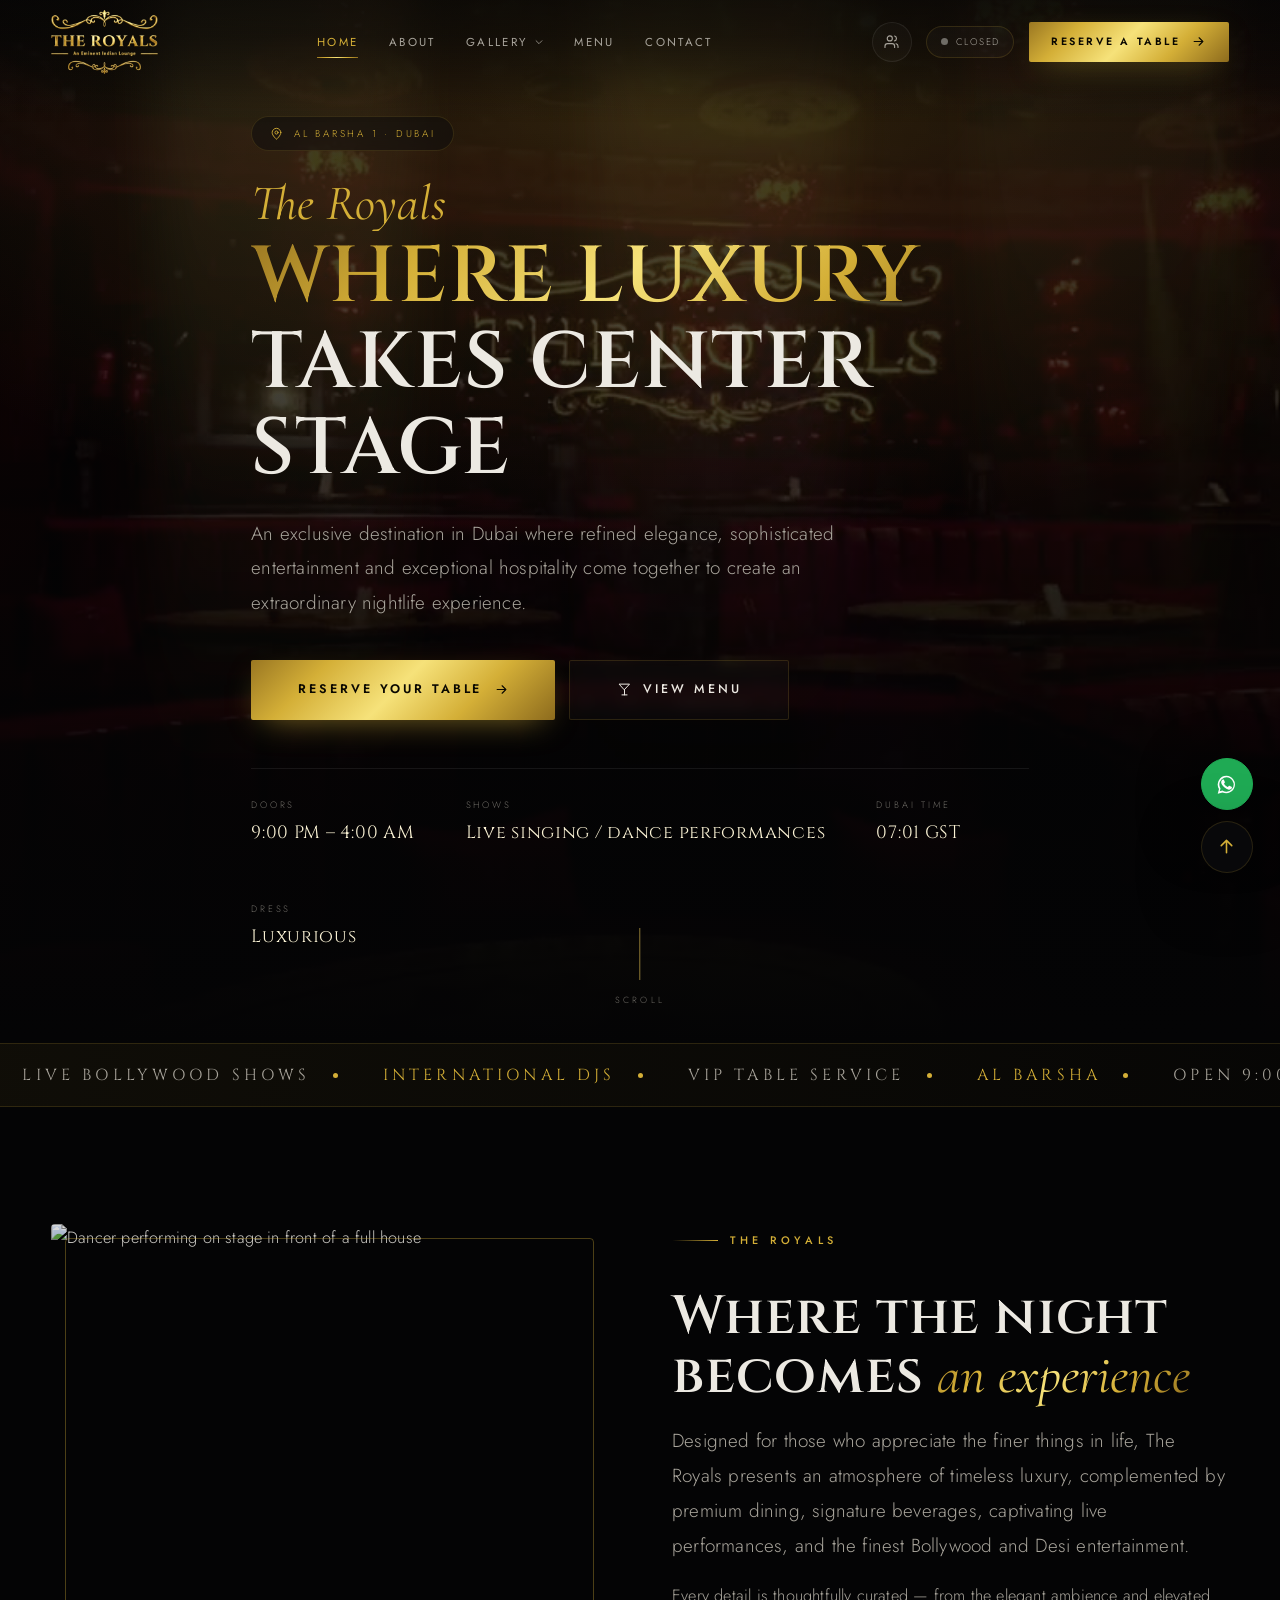
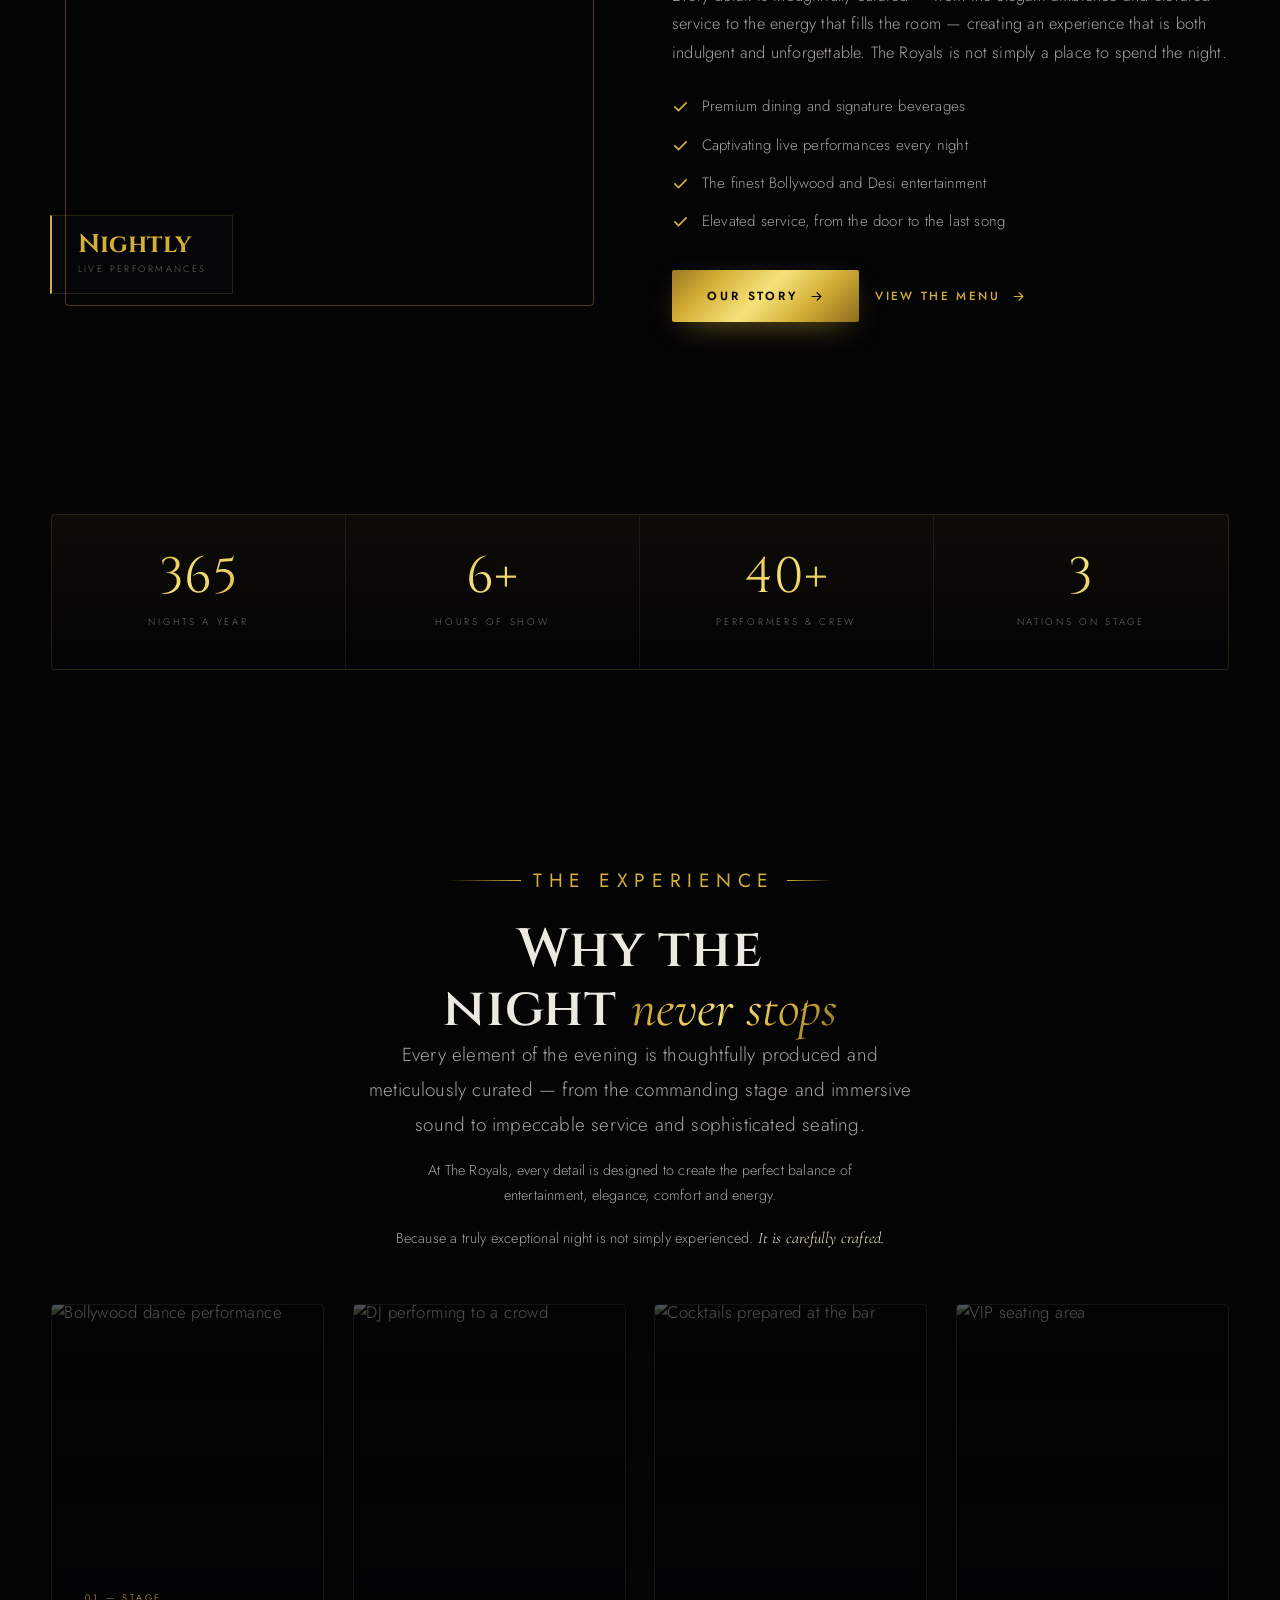
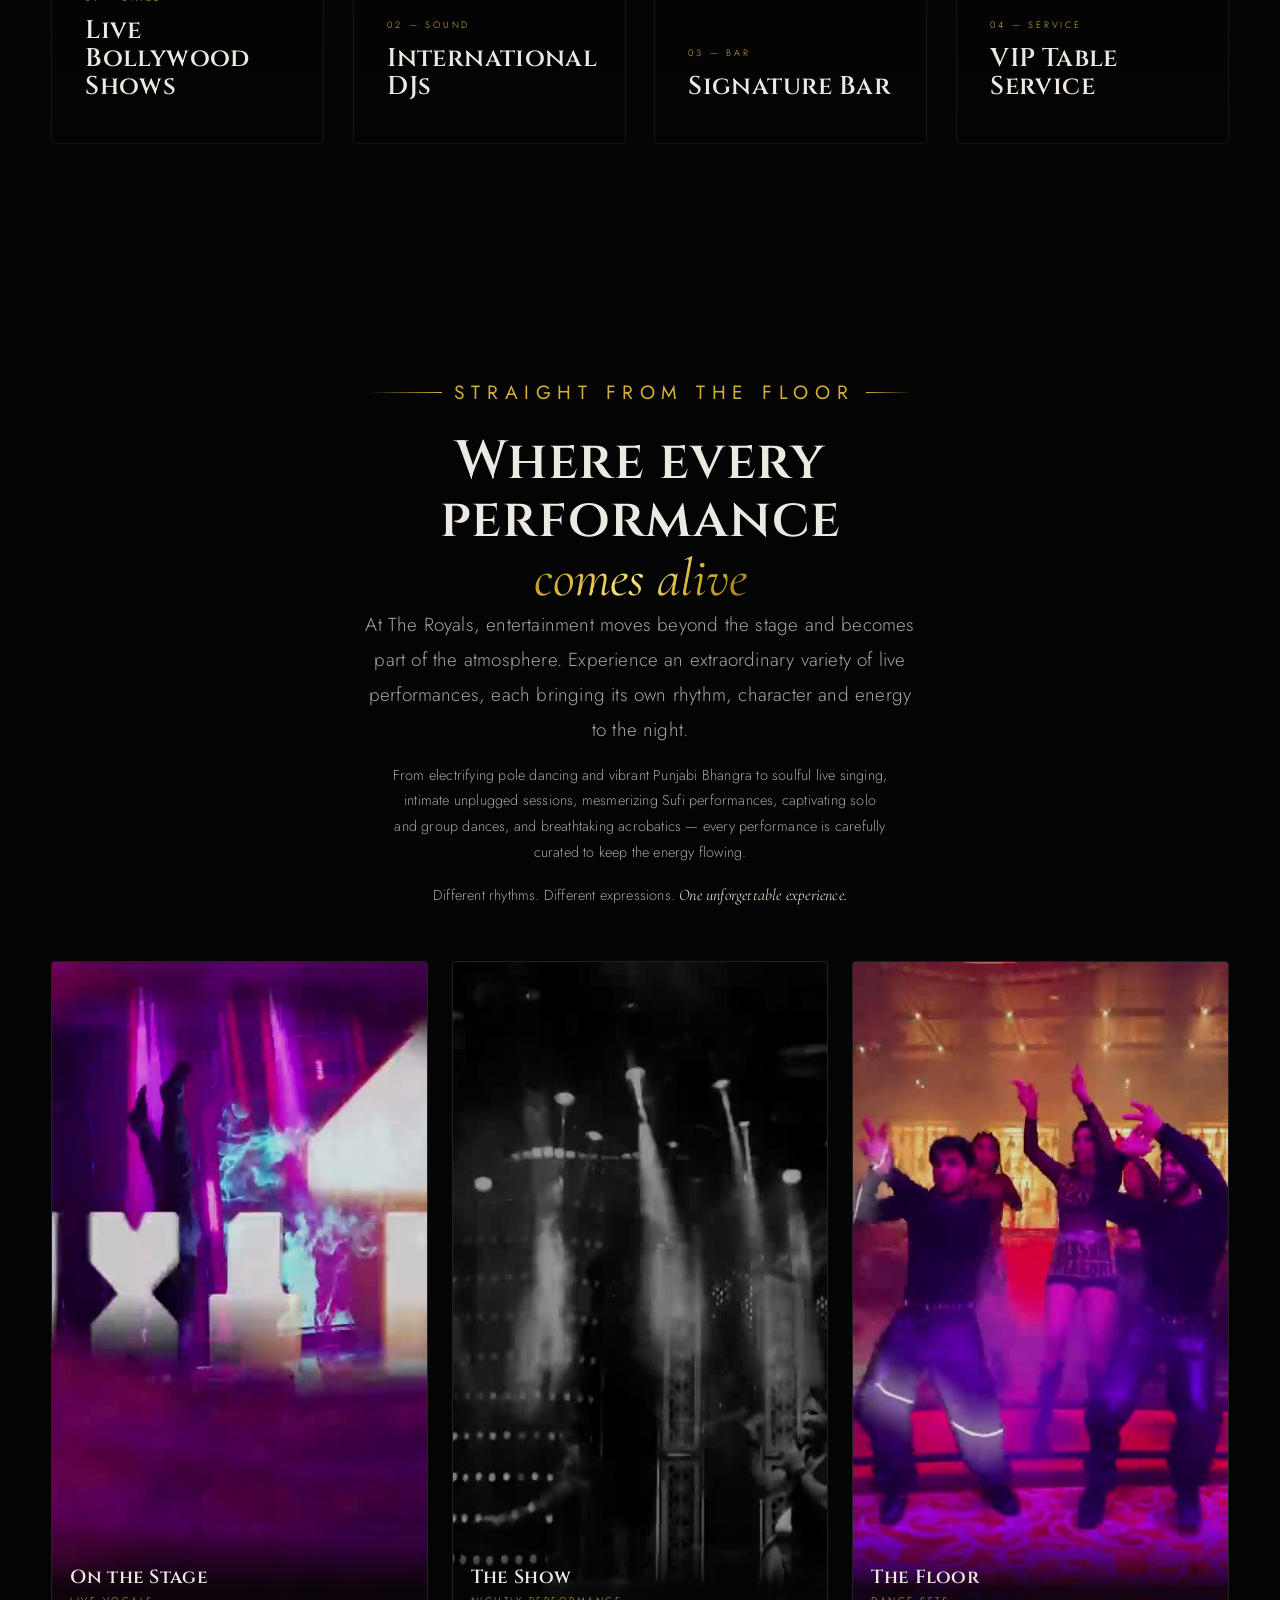
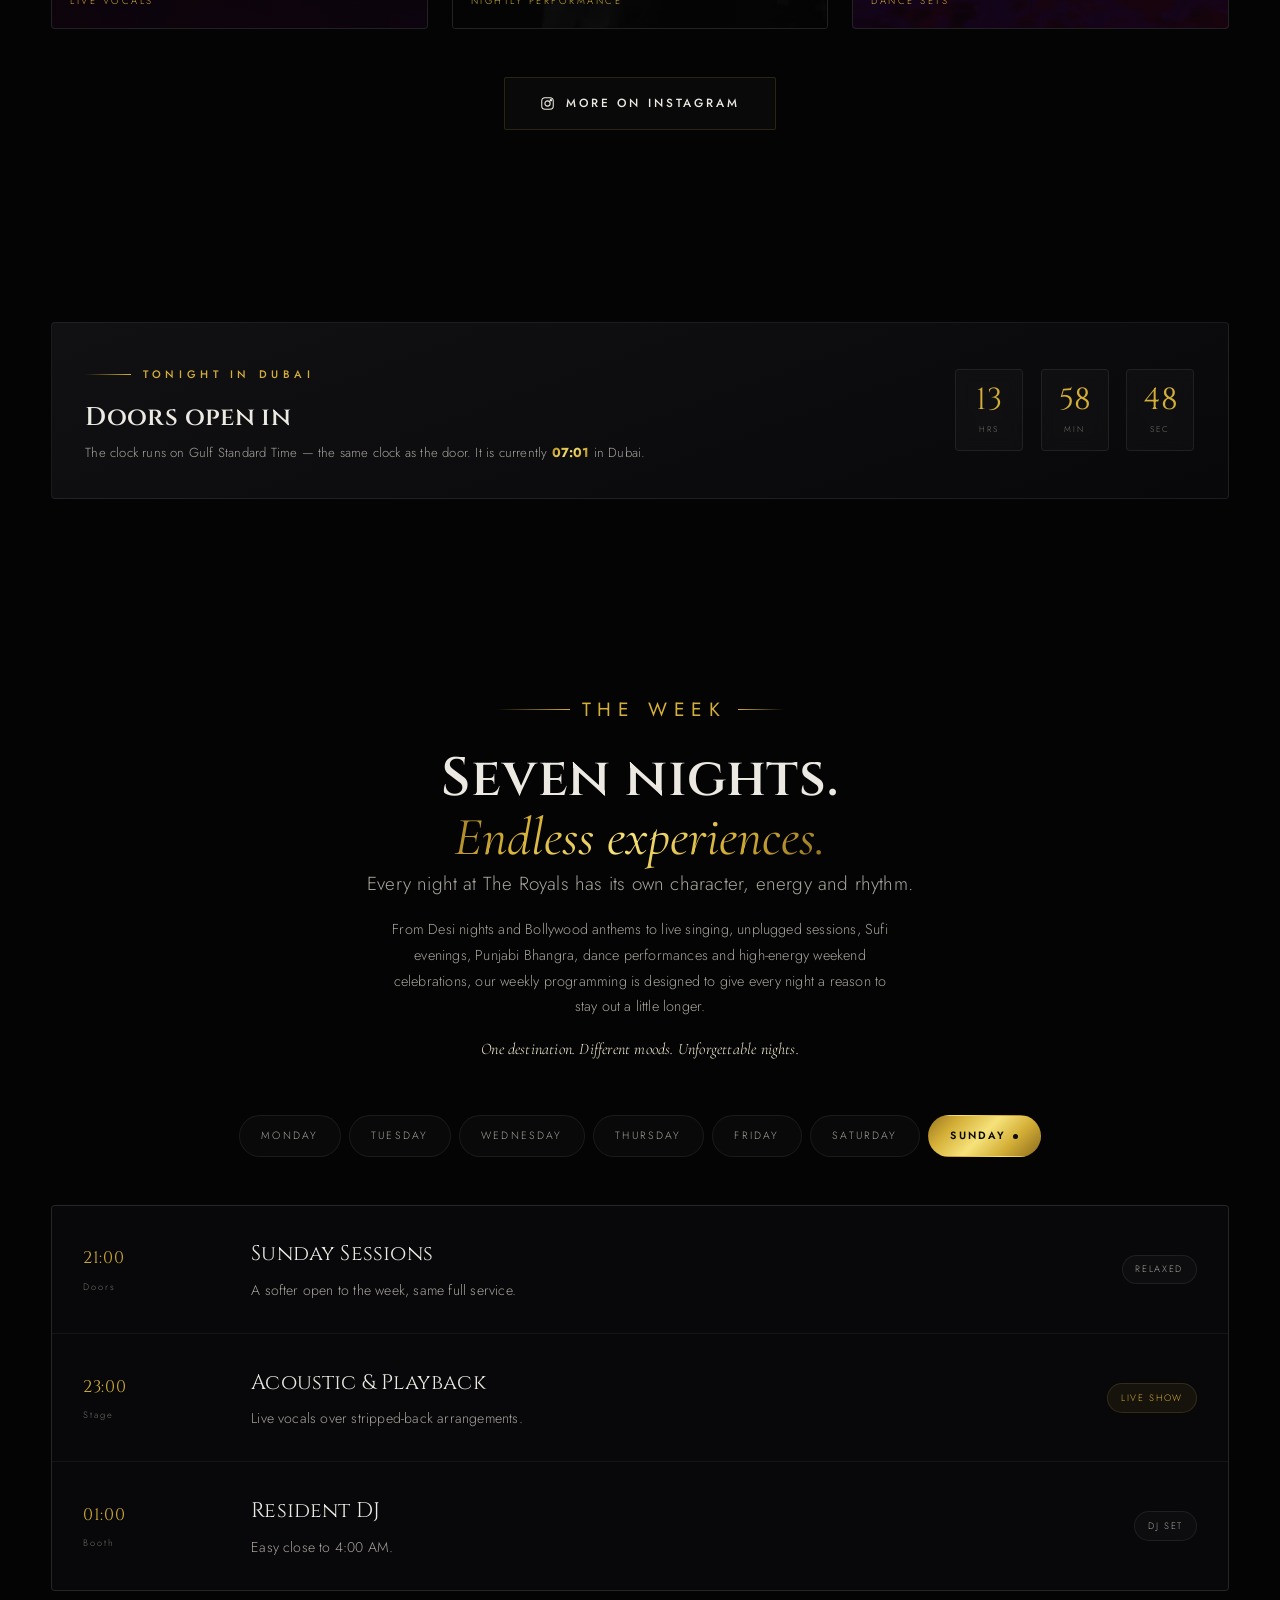
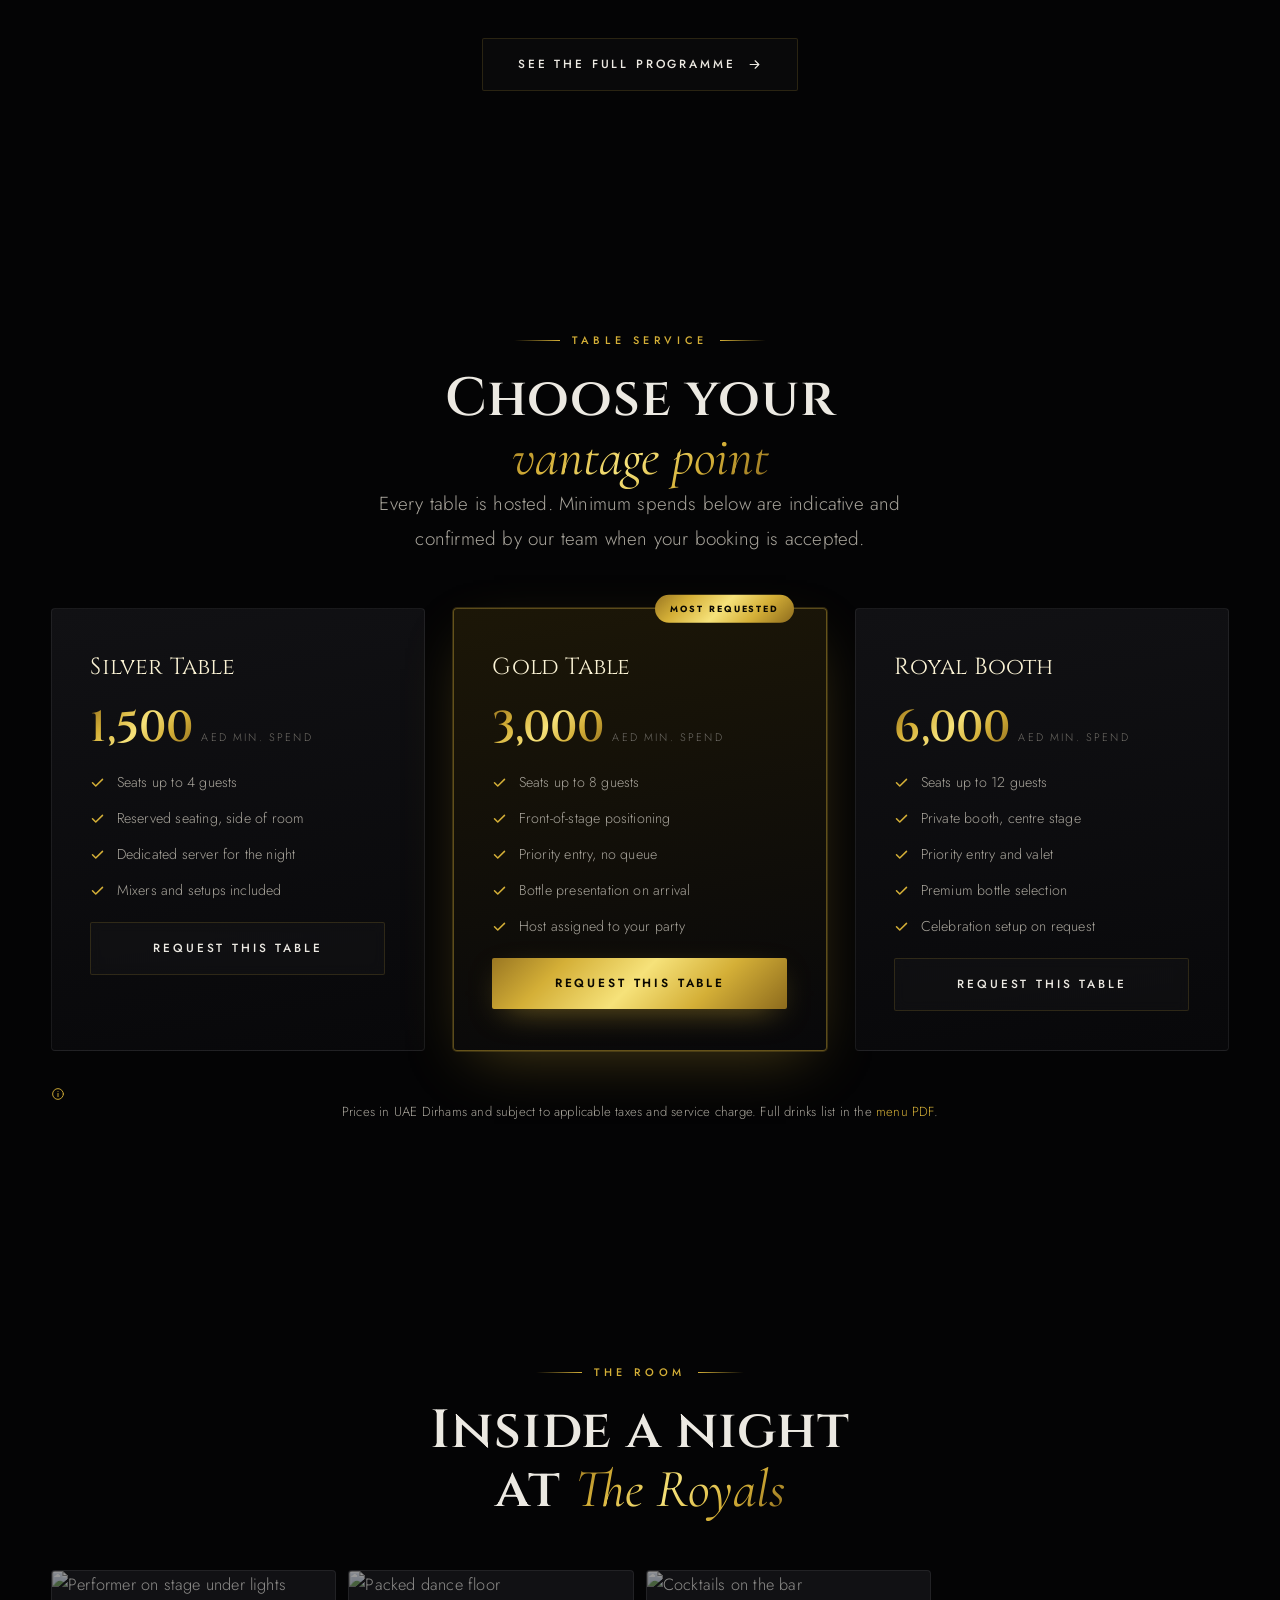
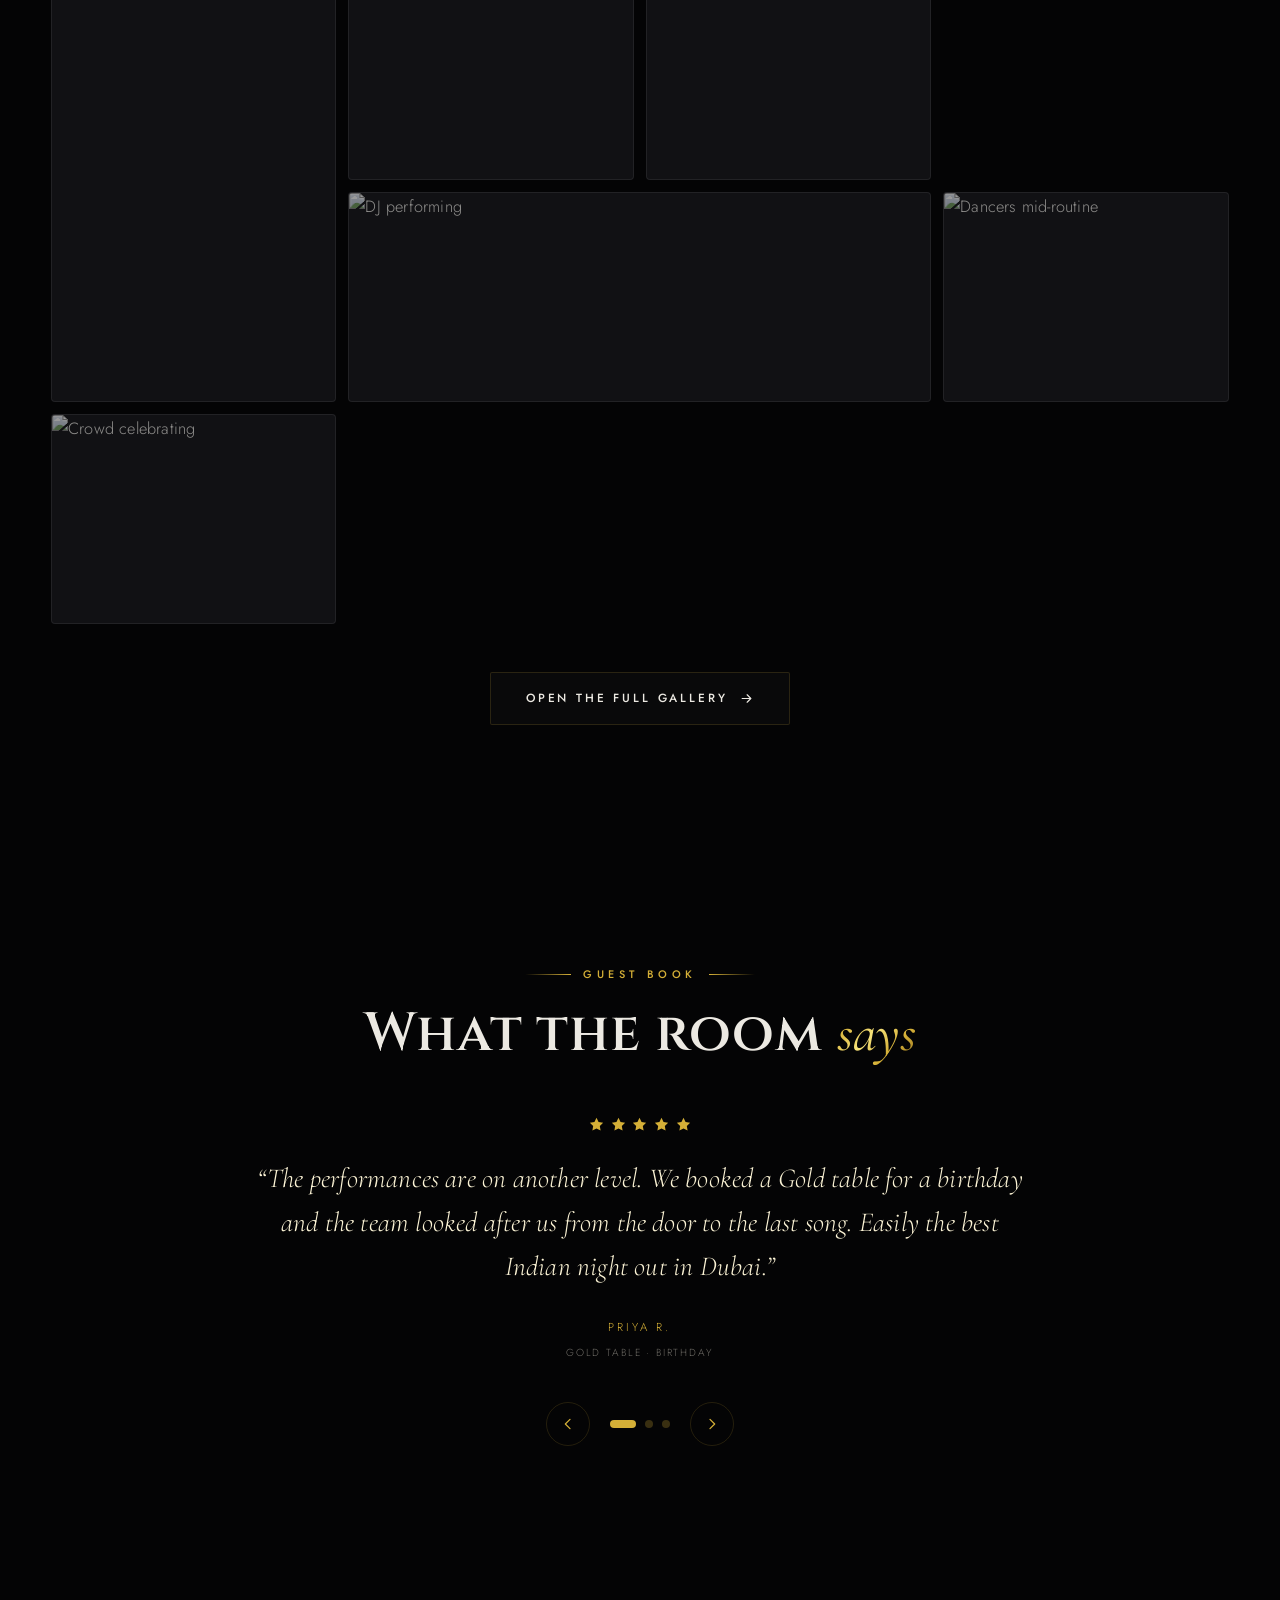
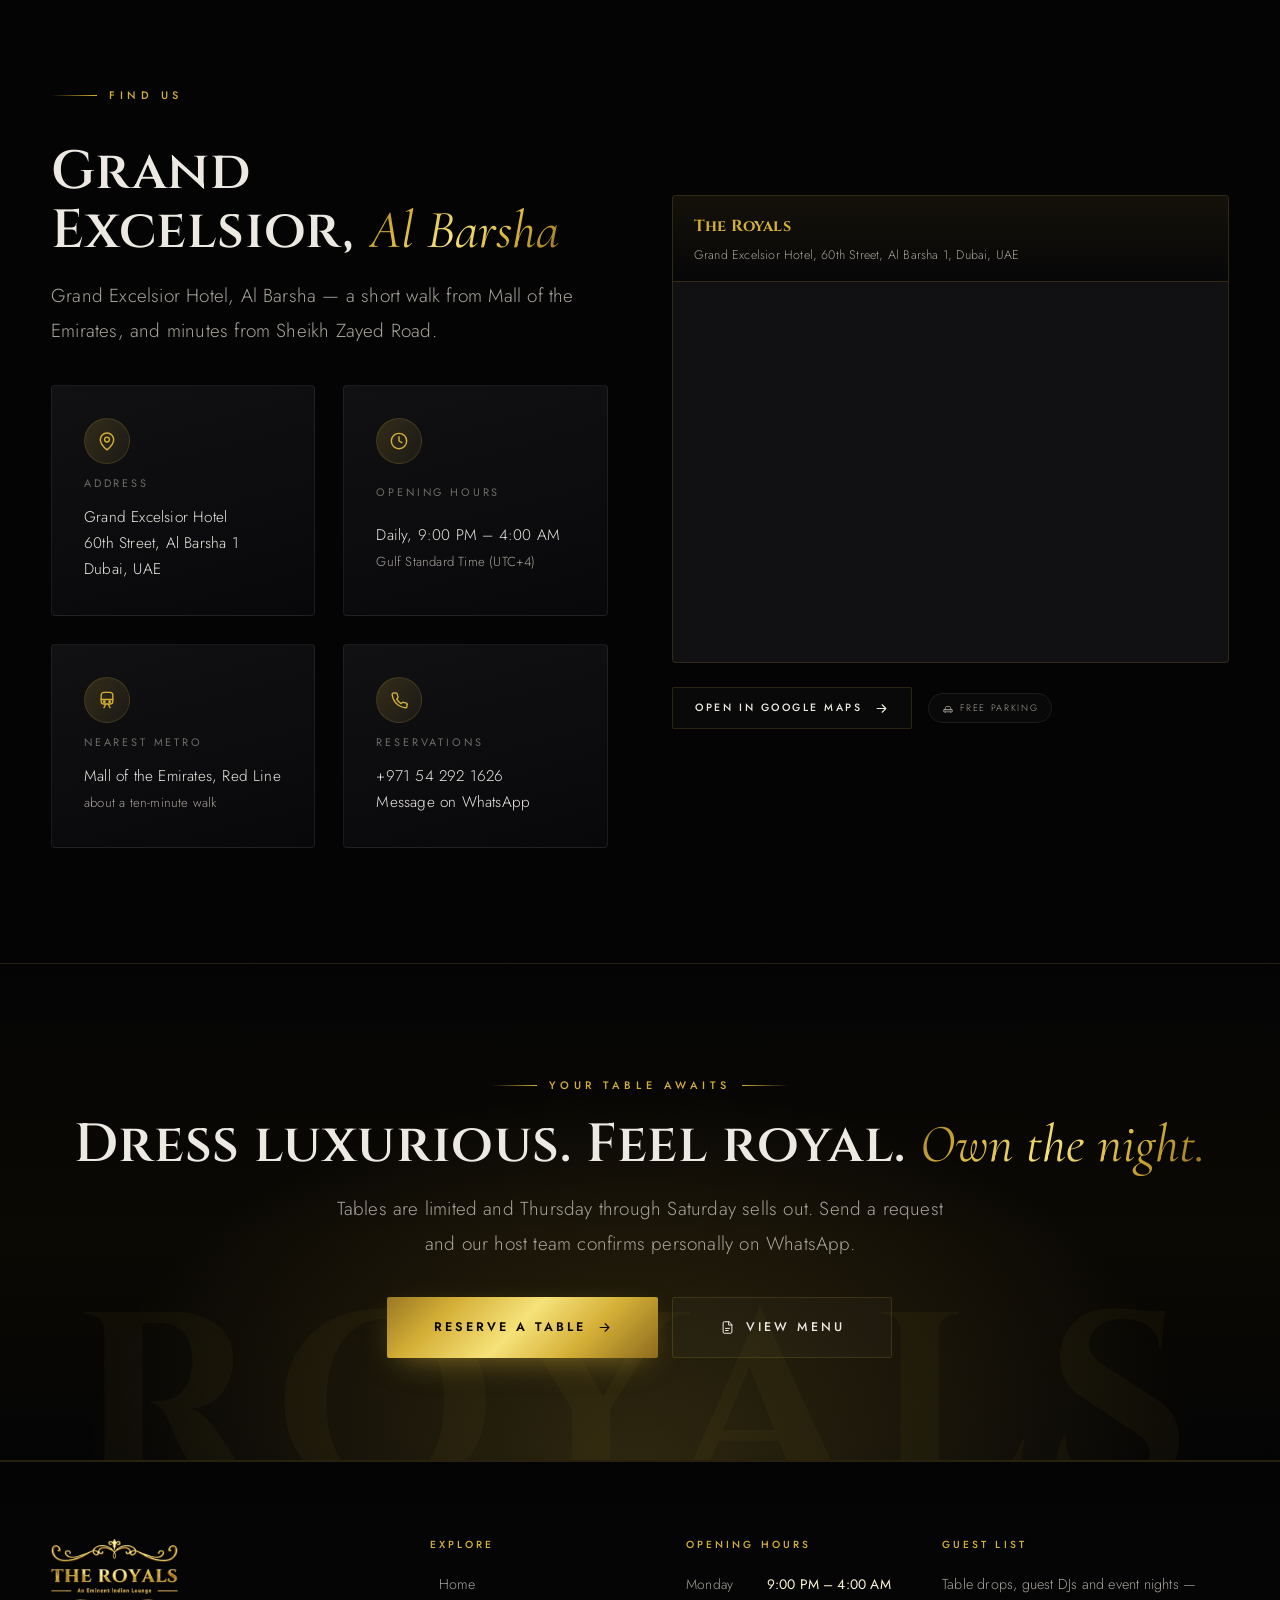
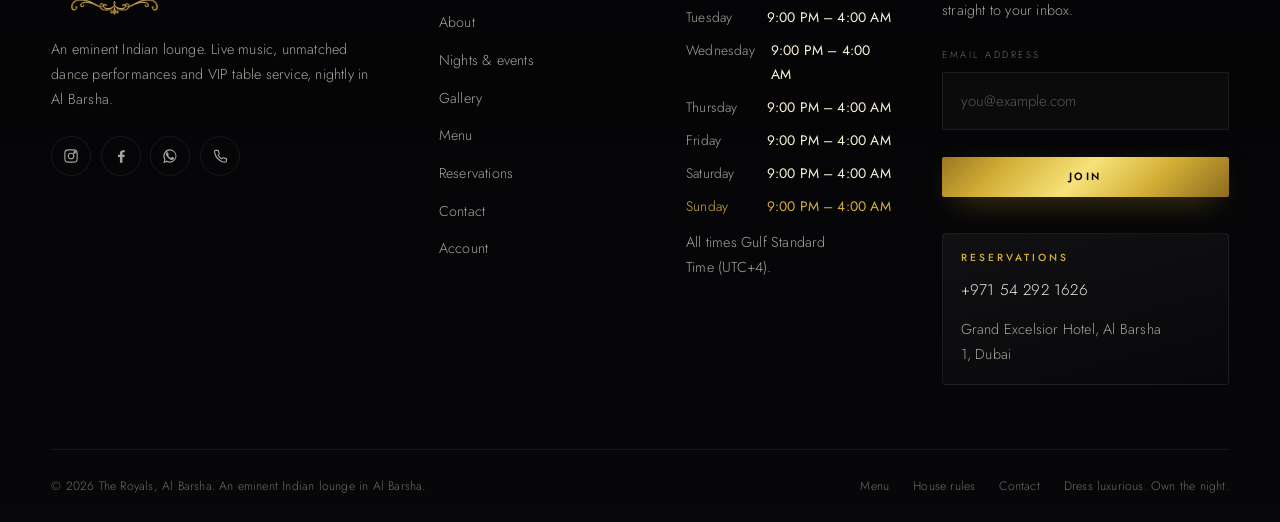
==== commit 16b5f07c: "Use the venue's real menu pages, and scaffold guest accounts The menu now comes from the venue's own" ====
--- a/index.html
+++ b/index.html
@@ -138,6 +138,7 @@
 
     <div class="header__actions">
       <div class="locpick" data-location-picker hidden></div>
+      <a class="acct-link" href="account.html" aria-label="Your account" title="Your account"><svg viewBox="0 0 24 24"><use href="#i-users"></use></svg></a>
       <span class="status-pill" data-status-pill>
         <span class="status-pill__dot"></span>
         <span data-status-label>Closed</span>
@@ -167,6 +168,7 @@
     <a class="drawer__link" href="menu.html" data-menu-link><span>04</span>Menu</a>
     <a class="drawer__link" href="reservations.html"><span>05</span>Reserve</a>
     <a class="drawer__link" href="contact.html"><span>06</span>Contact</a>
+    <a class="drawer__link" href="account.html"><span>07</span>Account</a>
   </nav>
   <div class="drawer__foot">
     <div class="locpick" data-location-picker hidden></div>
@@ -814,6 +816,7 @@
           <a href="menu.html" data-menu-link>Menu</a>
           <a href="reservations.html">Reservations</a>
           <a href="contact.html">Contact</a>
+          <a href="account.html">Account</a>
         </nav>
       </div>
 
--- a/assets/css/style.css
+++ b/assets/css/style.css
@@ -2798,3 +2798,121 @@
 [dir="rtl"] .menu__title { text-align: right; }
 [dir="rtl"] .eyebrow::before { background: linear-gradient(270deg, transparent, var(--gold)); }
 [dir="rtl"] .eyebrow.is-centered::after { background: linear-gradient(90deg, transparent, var(--gold)); }
+
+/* --------------------------------------------------------------------------
+   50. Menu page viewer
+   The gallery greys and dims its images by design. A menu has to stay
+   readable, so this variant keeps the pages at full fidelity.
+   -------------------------------------------------------------------------- */
+.gallery--menu {
+  grid-template-columns: repeat(auto-fill, minmax(min(230px, 100%), 1fr));
+  grid-auto-rows: auto;
+  gap: clamp(.8rem, 1.7vw, 1.25rem);
+}
+
+.gallery--menu .gallery__item {
+  border-color: var(--line-soft);
+  background: #f6efdc;           /* the menu stock, so a loading page is not a black hole */
+}
+.gallery--menu .gallery__item img {
+  width: 100%;
+  height: auto;
+  aspect-ratio: 1100 / 1550;
+  object-fit: cover;
+  filter: none;
+  transform: none;
+}
+.gallery--menu .gallery__item:hover img {
+  filter: brightness(1.03);
+  transform: scale(1.015);
+}
+.gallery--menu .gallery__cap {
+  background: linear-gradient(180deg, transparent, rgba(4, 4, 5, .82));
+}
+
+/* page count beside a section tab */
+.tab__count {
+  display: inline-grid;
+  place-items: center;
+  min-width: 1.15rem;
+  height: 1.15rem;
+  margin-left: .55rem;
+  padding: 0 .3rem;
+  border-radius: 100px;
+  background: rgba(212, 175, 55, .16);
+  color: var(--gold);
+  font-size: .56rem;
+  letter-spacing: 0;
+}
+.tab.is-active .tab__count { background: rgba(10, 8, 0, .18); color: #0a0800; }
+
+/* the lightbox shows a full page, so let it run taller than a photo would */
+.lightbox__stage img { max-height: 84vh; }
+
+@media (max-width: 520px) {
+  .gallery--menu { grid-template-columns: repeat(2, minmax(0, 1fr)); }
+  .gallery--menu .gallery__cap { padding: 1.4rem .7rem .7rem; }
+  .gallery--menu .gallery__cap h4 { font-size: .8rem; }
+}
+
+/* --------------------------------------------------------------------------
+   51. Account pages
+   -------------------------------------------------------------------------- */
+.auth {
+  display: grid;
+  grid-template-columns: 1.4fr 1fr;
+  gap: clamp(1.5rem, 3vw, 2.5rem);
+  align-items: start;
+}
+.auth__card {
+  padding: clamp(1.5rem, 3vw, 2.4rem);
+  border: 1px solid var(--line-soft);
+  border-radius: var(--radius-lg);
+  background: linear-gradient(165deg, var(--panel), var(--ink));
+}
+.auth__card .tabs { justify-content: flex-start; margin-bottom: 1.6rem; }
+.auth__who {
+  font-size: clamp(1.15rem, 2vw, 1.5rem);
+  color: var(--gold-pale);
+  margin-bottom: .3rem;
+  word-break: break-word;
+}
+.auth__list { display: grid; gap: .8rem; }
+.auth__list li {
+  display: flex;
+  gap: .75rem;
+  align-items: flex-start;
+  font-size: .9rem;
+  color: var(--text-soft);
+}
+.auth__list li svg { width: 16px; height: 16px; color: var(--gold); flex: none; margin-top: .32em; }
+
+.auth .form-note code {
+  padding: .12rem .4rem;
+  border-radius: 3px;
+  background: rgba(212, 175, 55, .12);
+  color: var(--gold);
+  font-size: .92em;
+}
+
+/* the account link in the header */
+.acct-link {
+  display: grid;
+  place-items: center;
+  width: 40px; height: 40px;
+  border: 1px solid var(--line-soft);
+  border-radius: 50%;
+  color: var(--text-soft);
+  background: var(--glass);
+  transition: all .35s var(--ease);
+  flex: none;
+}
+.acct-link:hover { color: var(--gold); border-color: var(--line); }
+.acct-link svg { width: 17px; height: 17px; }
+
+@media (max-width: 900px) {
+  .auth { grid-template-columns: 1fr; }
+}
+@media (max-width: 980px) {
+  .acct-link { display: none; }
+}
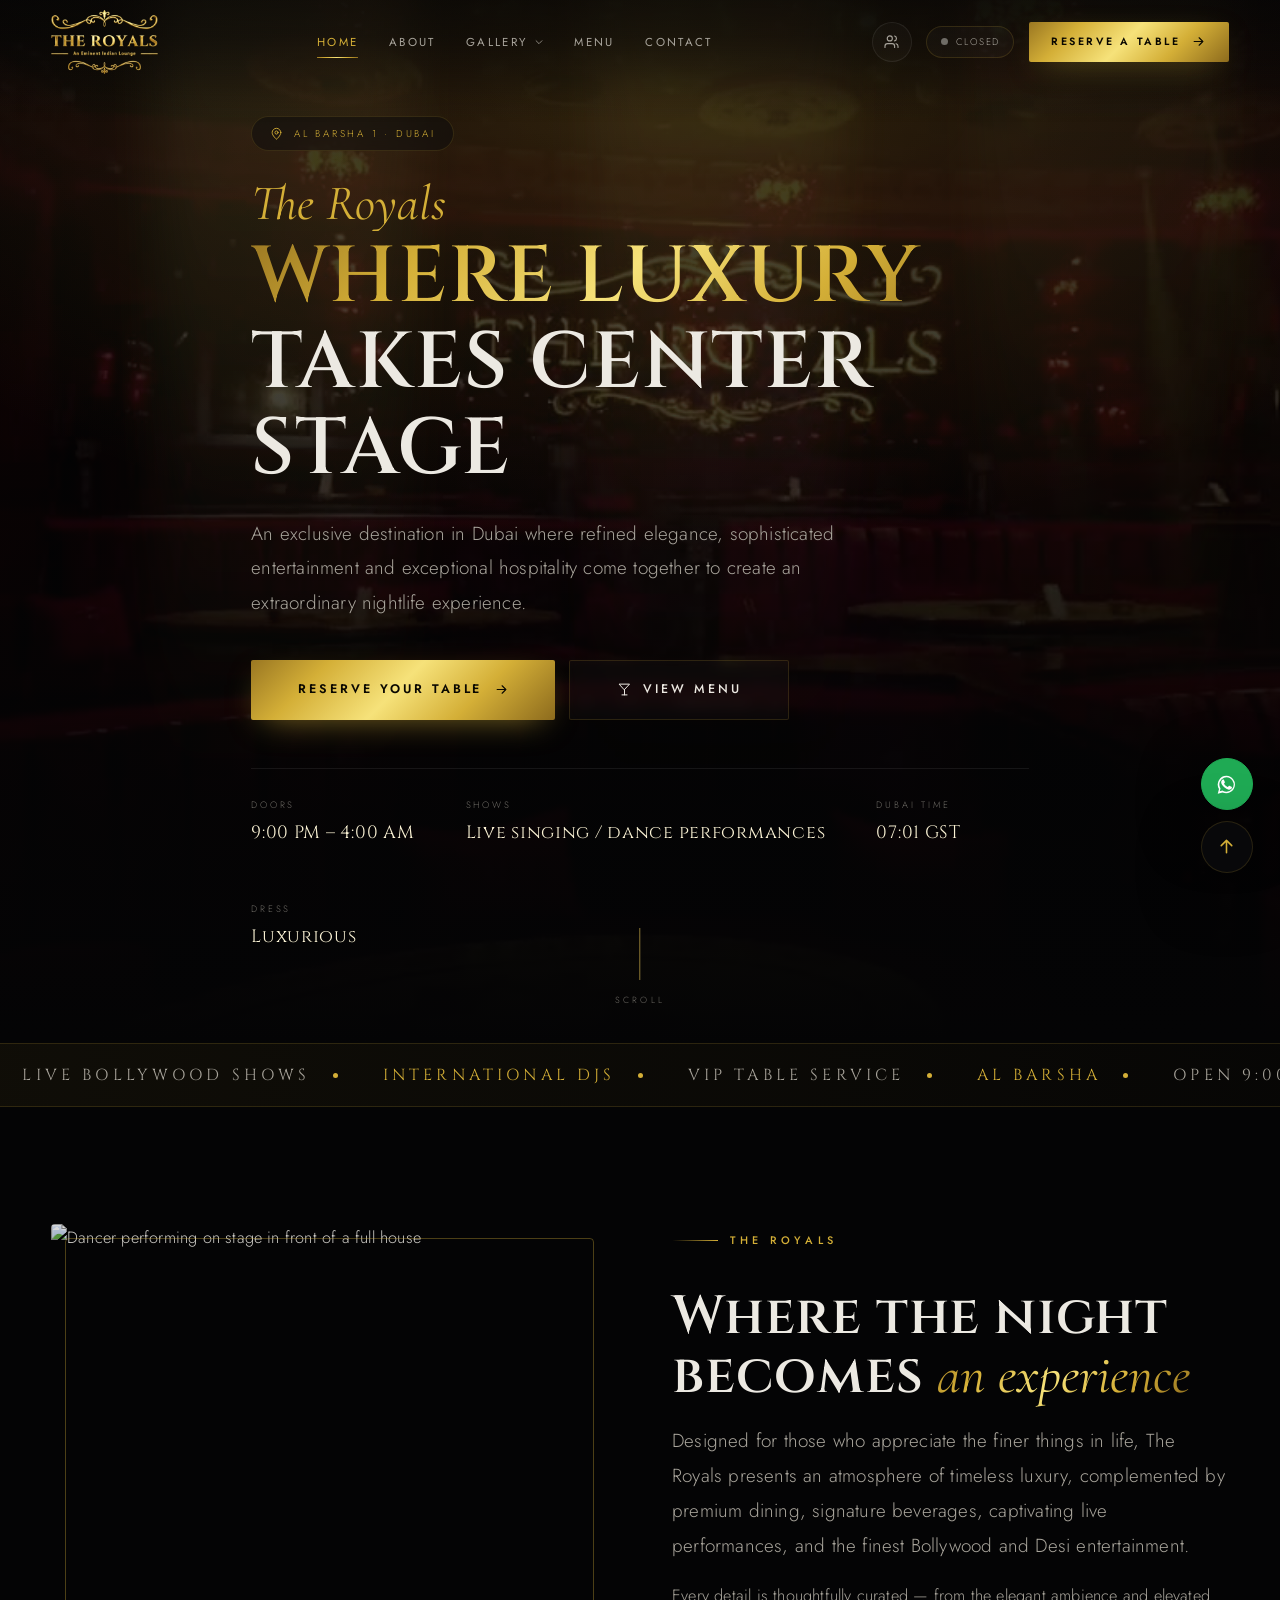
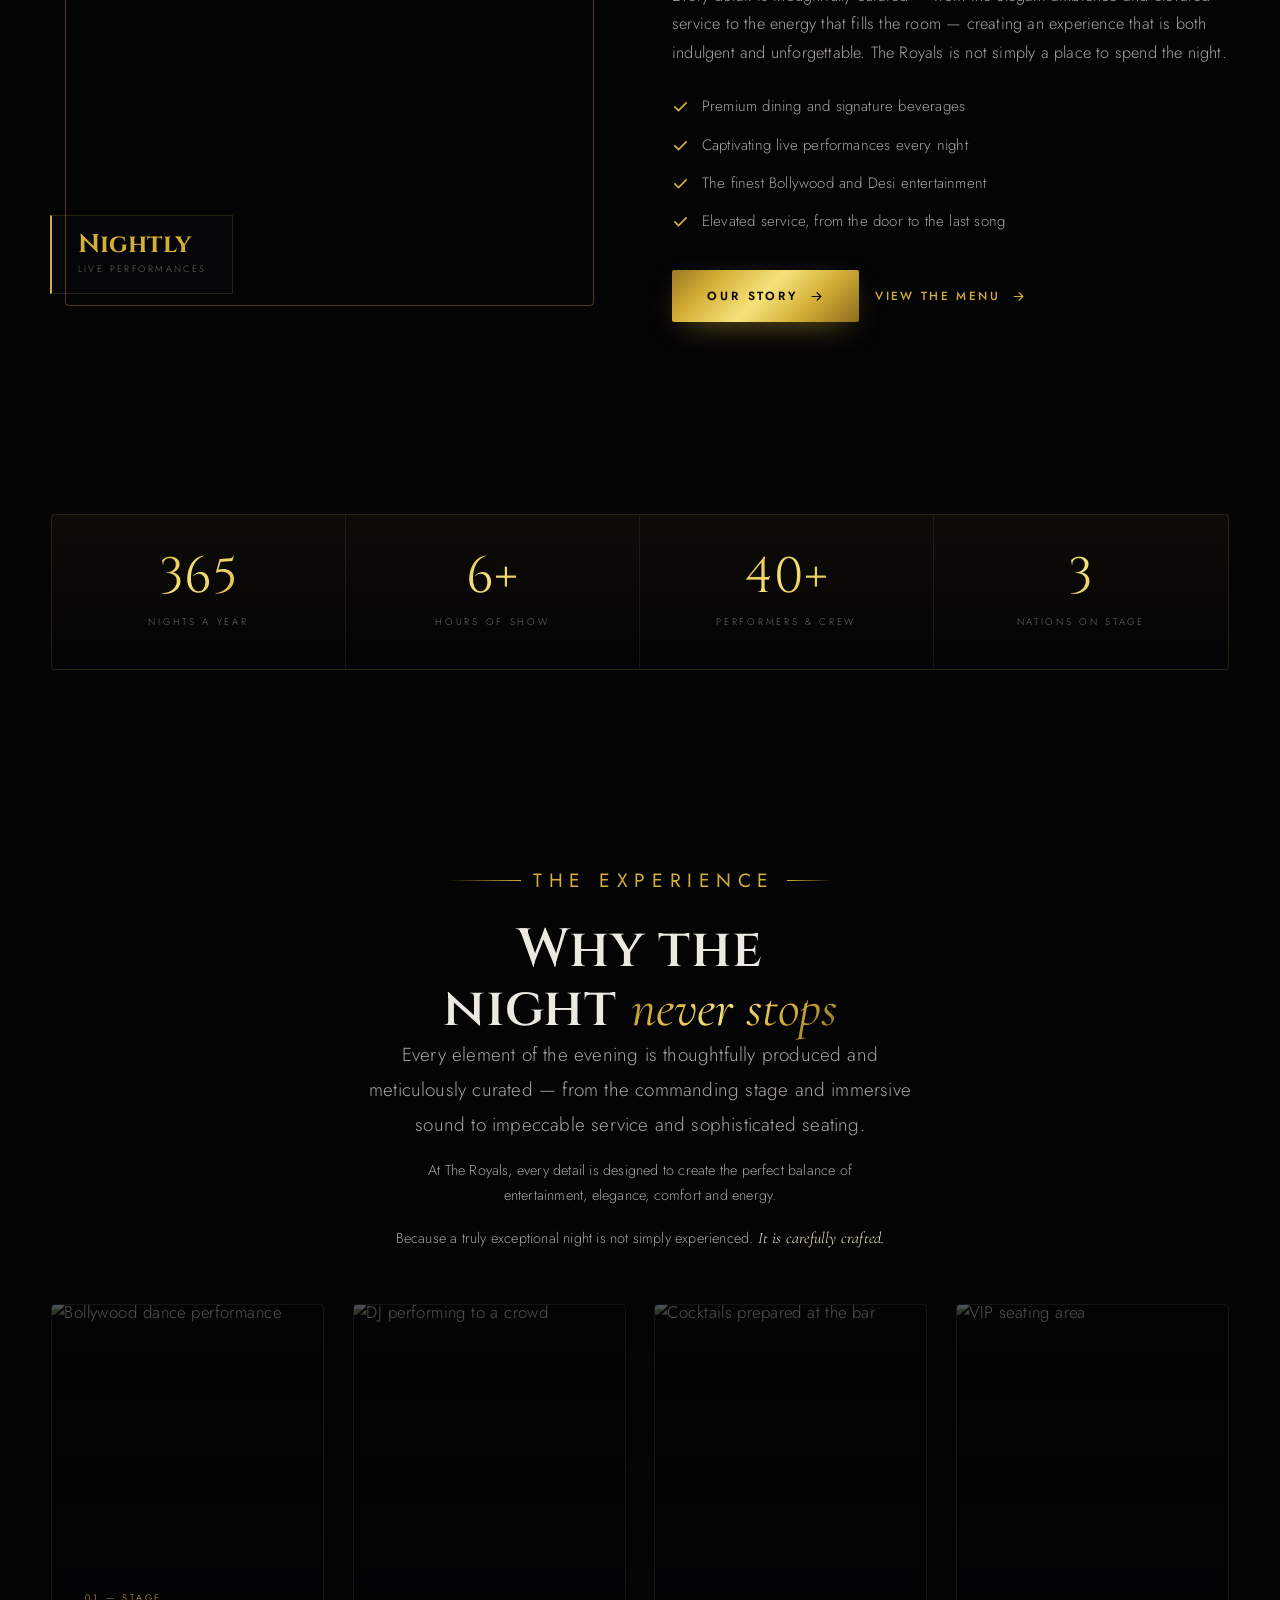
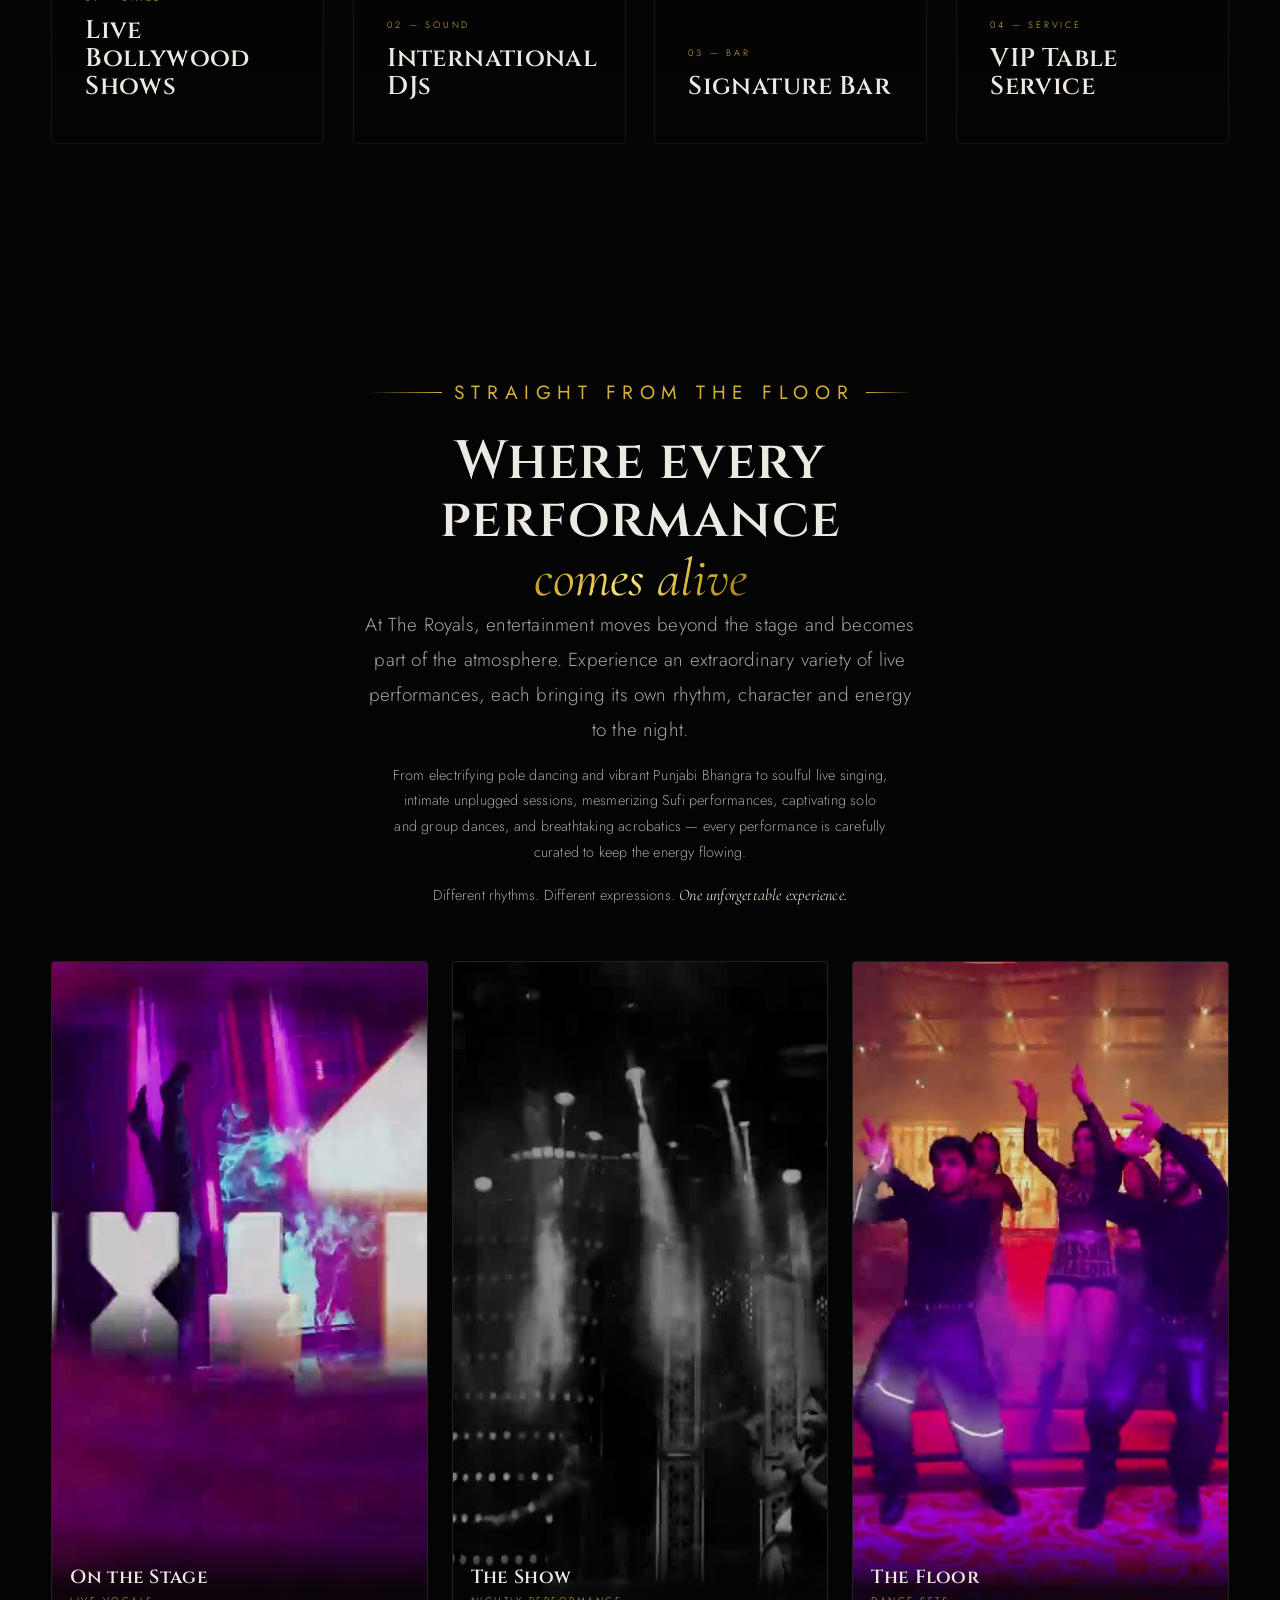
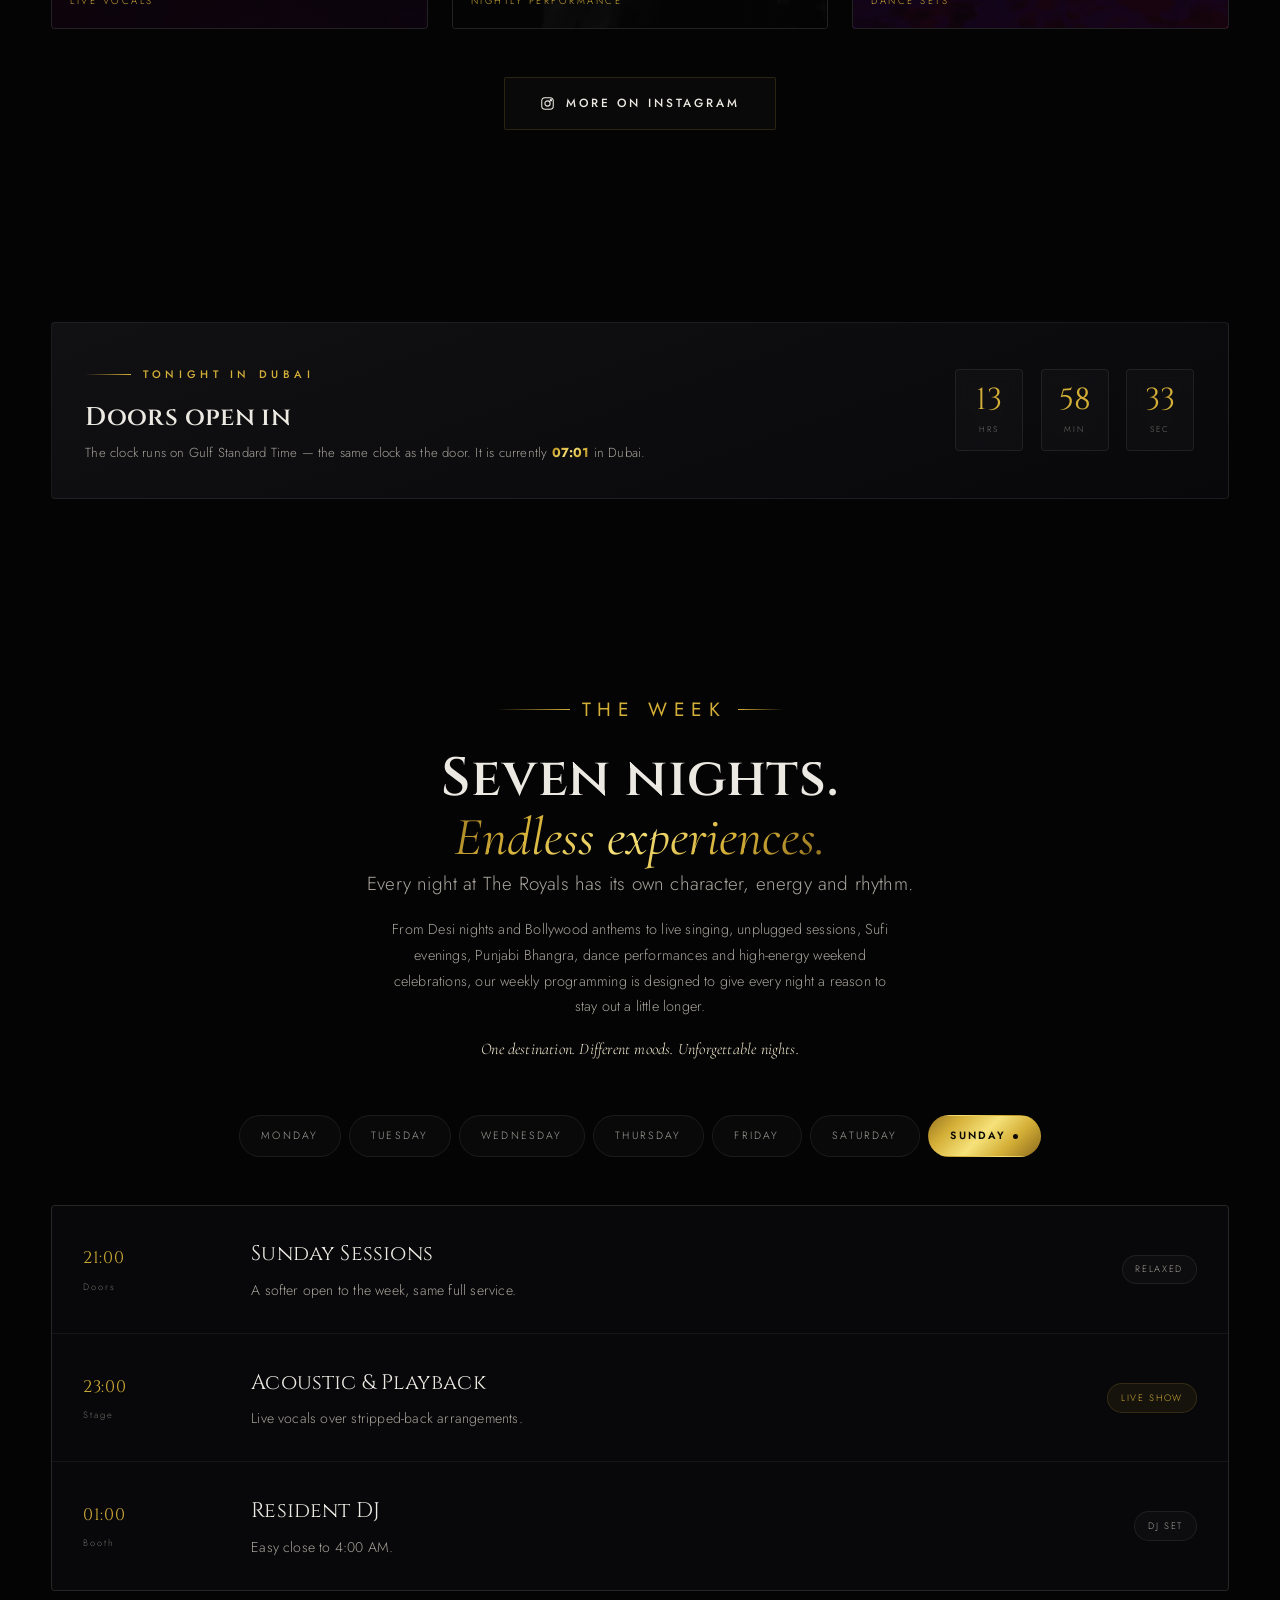
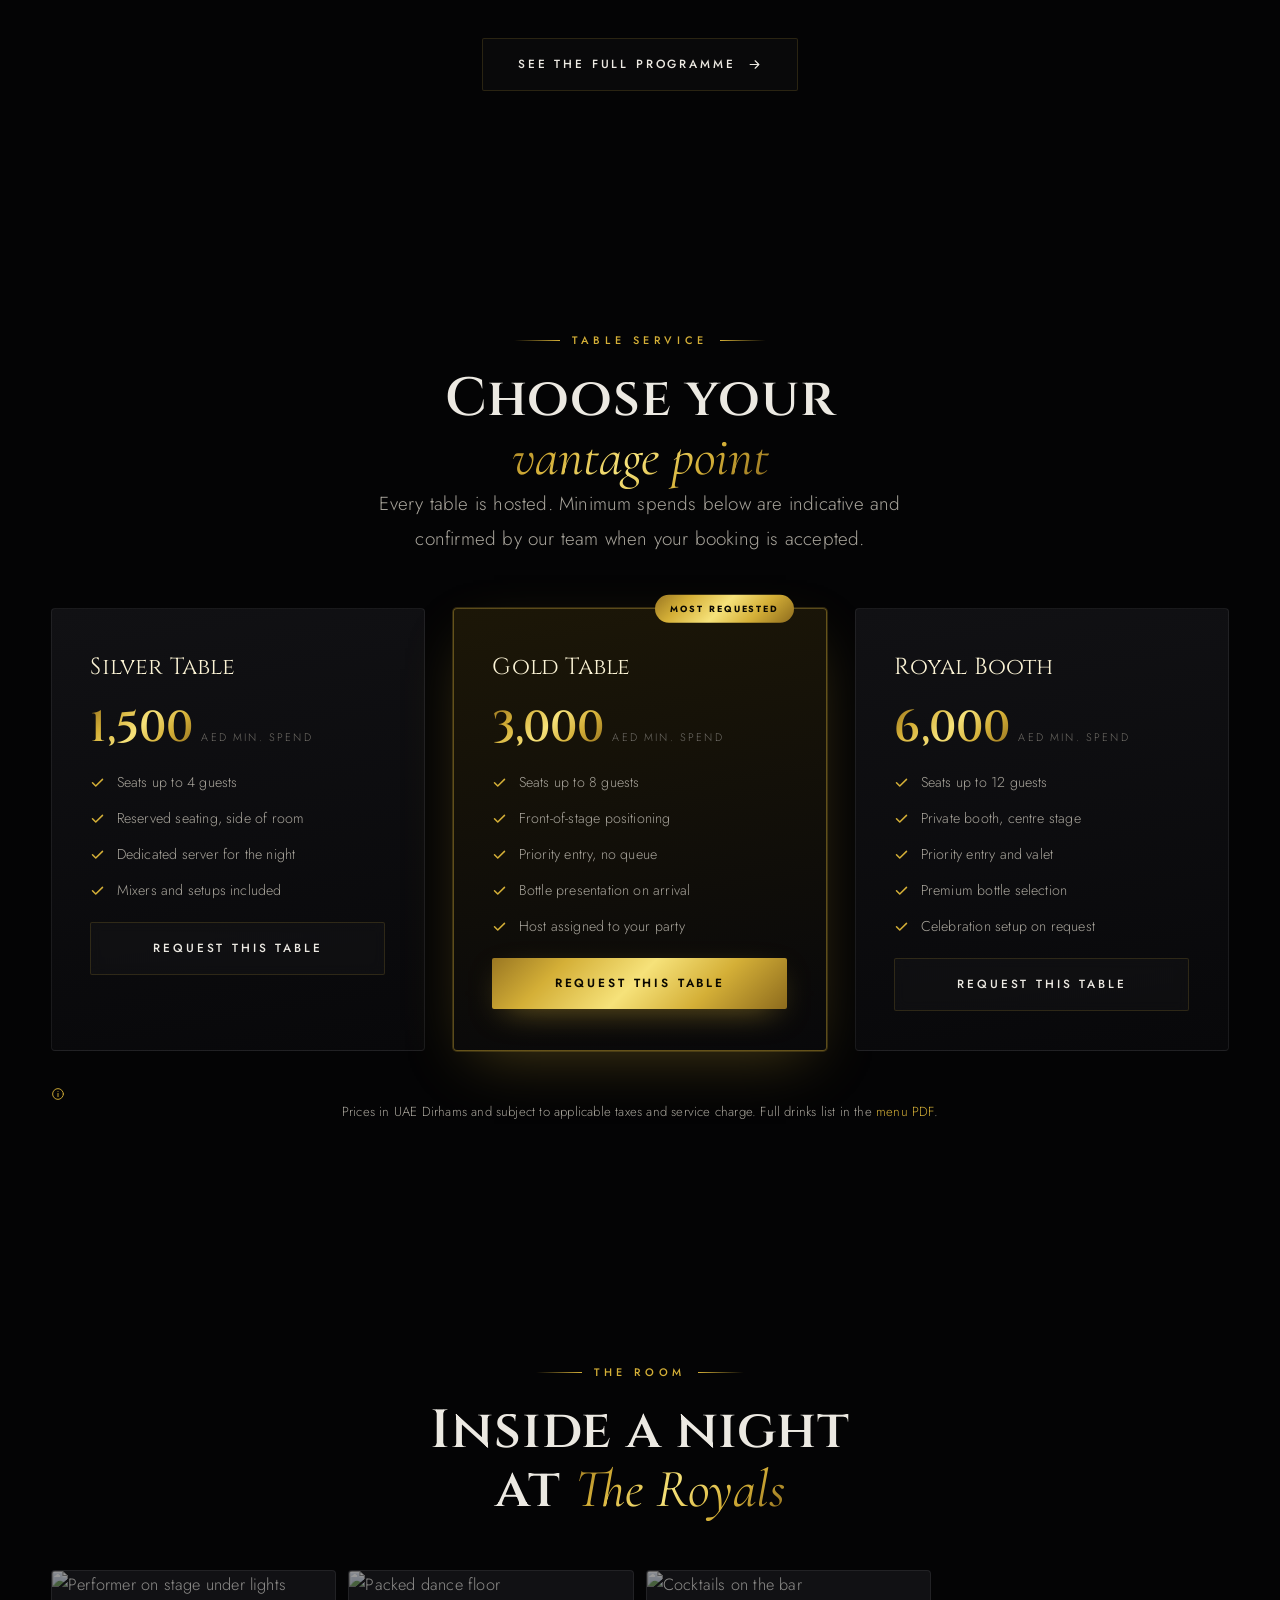
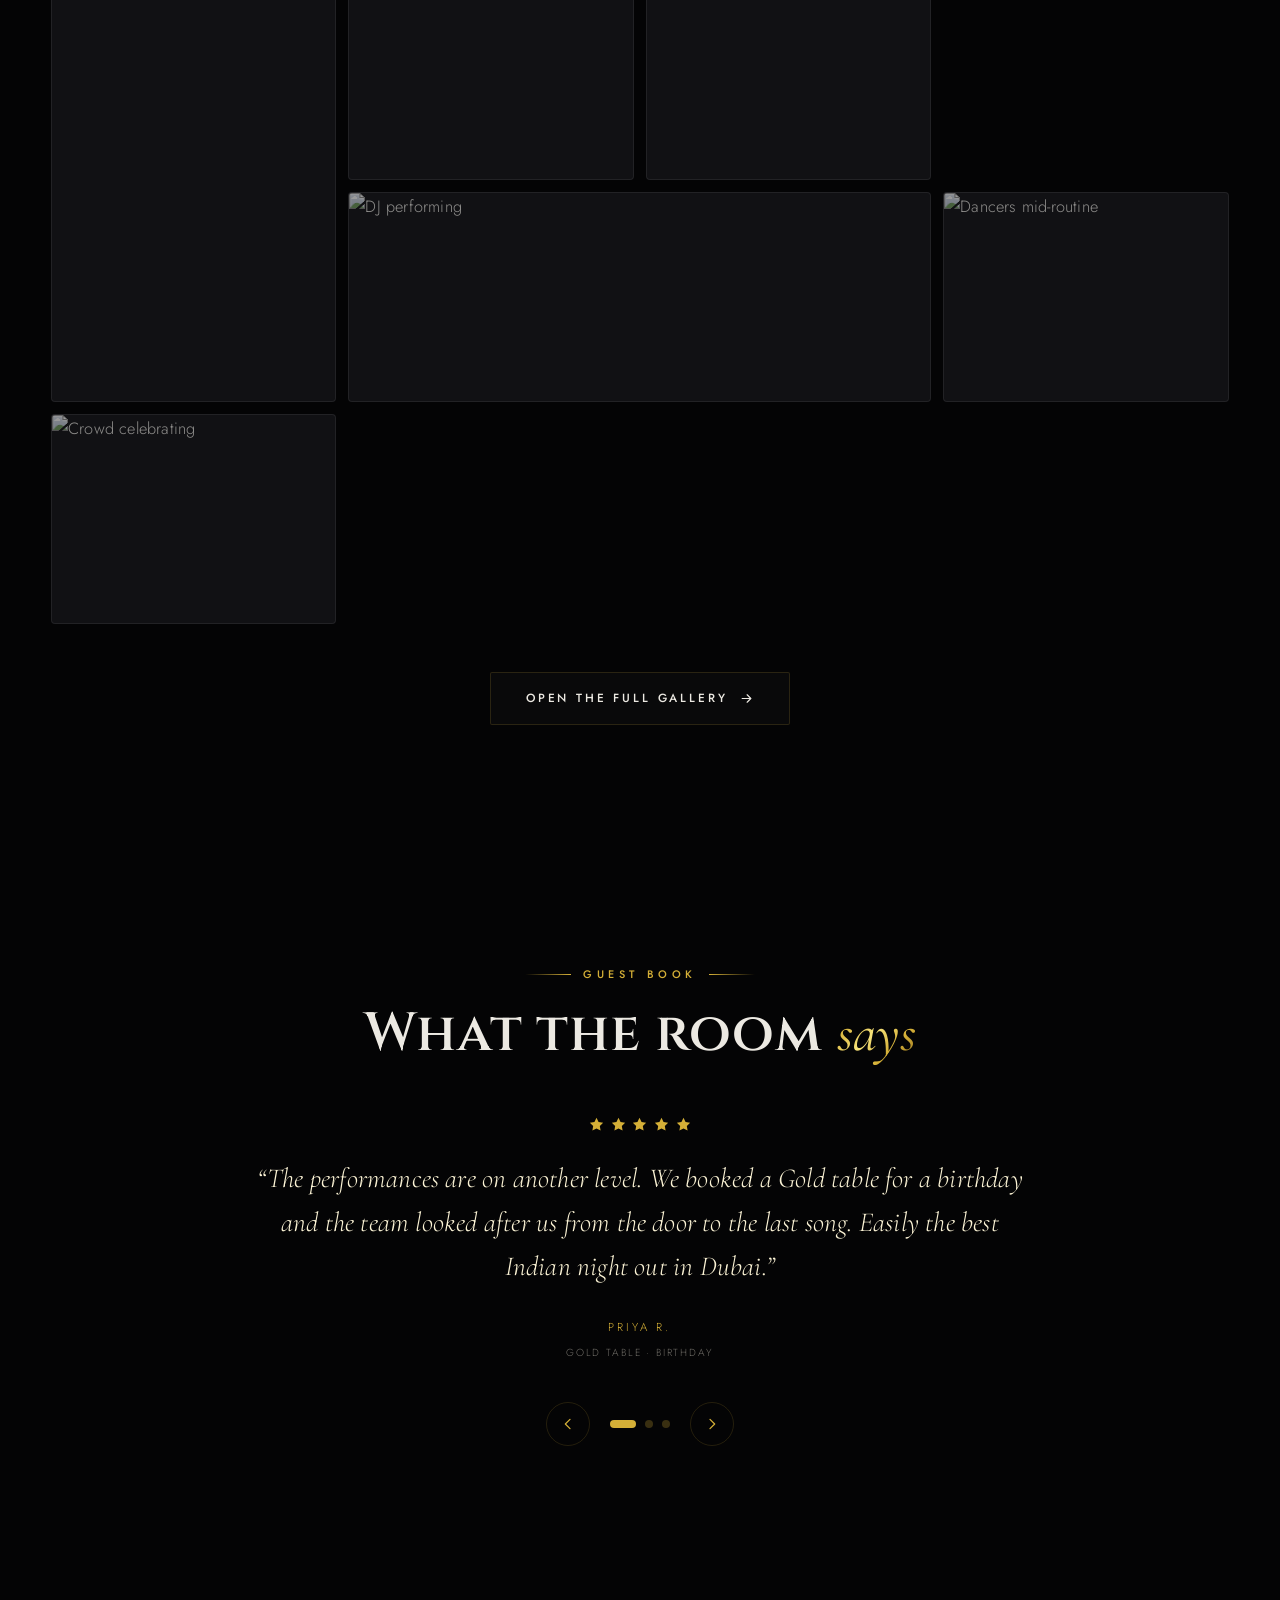
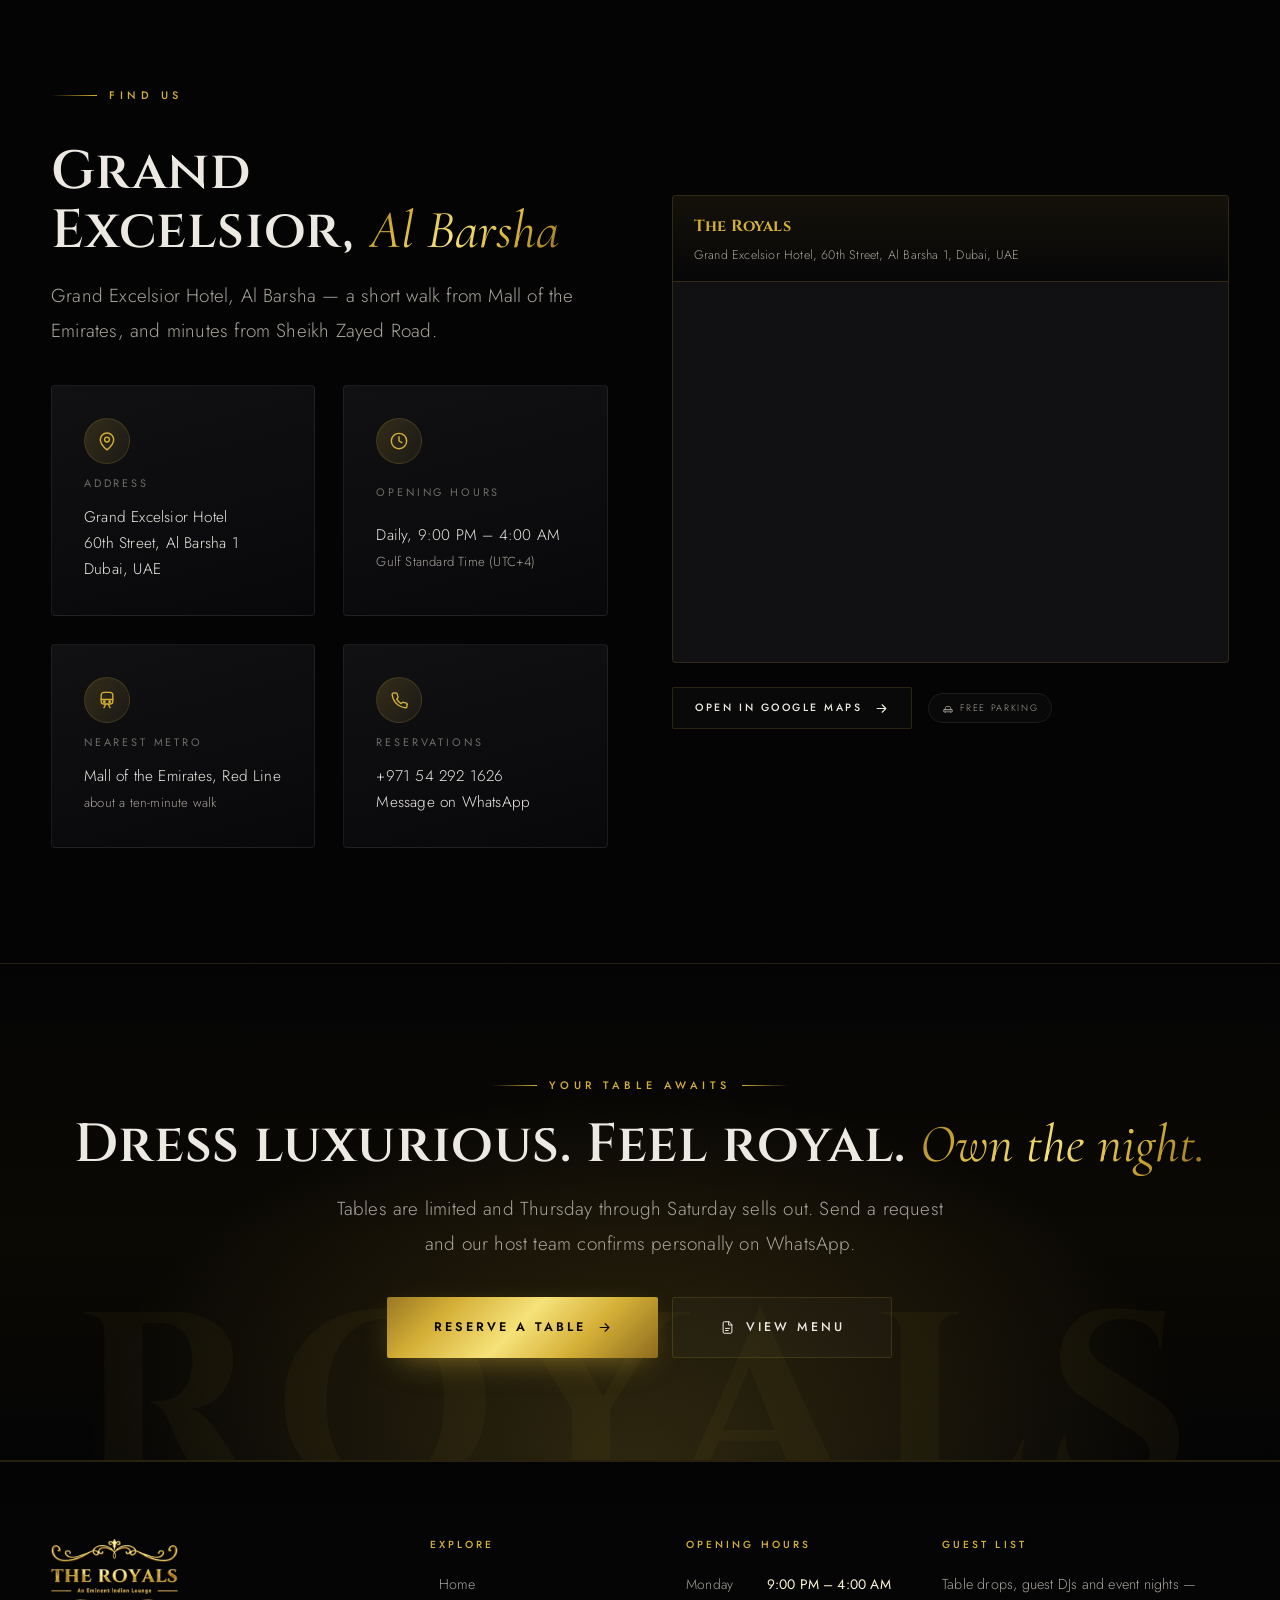
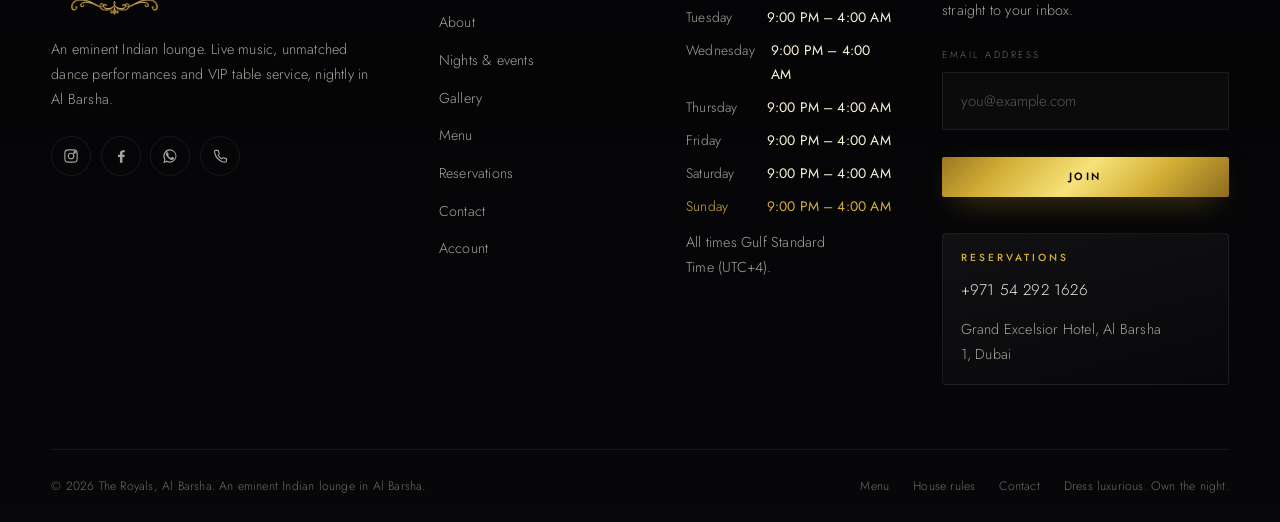
==== commit 4010232a: "Move the site's identity to its own domain Every canonical, Open Graph image and piece of structured" ====
--- a/index.html
+++ b/index.html
@@ -8,13 +8,13 @@
 <meta name="keywords" content="The Royals, Indian lounge Dubai, Bollywood nightclub Al Barsha, Dubai nightlife, VIP tables Dubai, live music Dubai">
 <meta name="theme-color" content="#050505">
 <script>document.documentElement.classList.add('js');</script>
-<link rel="canonical" href="https://the-kings-seven.vercel.app/">
+<link rel="canonical" href="https://theroyalseminentlounge.com/">
 
 <meta property="og:type" content="website">
 <meta property="og:title" content="The Royals — An Eminent Indian Lounge">
 <meta property="og:description" content="Live Bollywood performances, international DJs and VIP tables in Al Barsha. Doors 9:00 PM – 4:00 AM, nightly.">
 <meta property="og:locale" content="en_AE">
-<meta property="og:image" content="https://the-kings-seven.vercel.app/assets/img/hero-poster.jpg?v=38ae2927">
+<meta property="og:image" content="https://theroyalseminentlounge.com/assets/img/hero-poster.jpg?v=38ae2927">
 <meta name="twitter:card" content="summary_large_image">
 
 <link rel="icon" href="assets/img/favicon.png?v=74408001" type="image/png" sizes="64x64">
@@ -32,7 +32,7 @@
   "@type": "NightClub",
   "name": "The Royals",
   "description": "An eminent Indian lounge — live Bollywood dance performances, international DJs and VIP table service in Al Barsha.",
-  "url": "https://the-kings-seven.vercel.app/",
+  "url": "https://theroyalseminentlounge.com/",
   "telephone": "+971542921626",
   "priceRange": "$$$",
   "currenciesAccepted": "AED",
@@ -49,7 +49,7 @@
     "opens": "21:00",
     "closes": "04:00"
   }],
-  "hasMenu": "https://the-kings-seven.vercel.app/menu",
+  "hasMenu": "https://theroyalseminentlounge.com/menu",
   "sameAs": [
     "https://www.instagram.com/theroyalsdubai"
   ]
